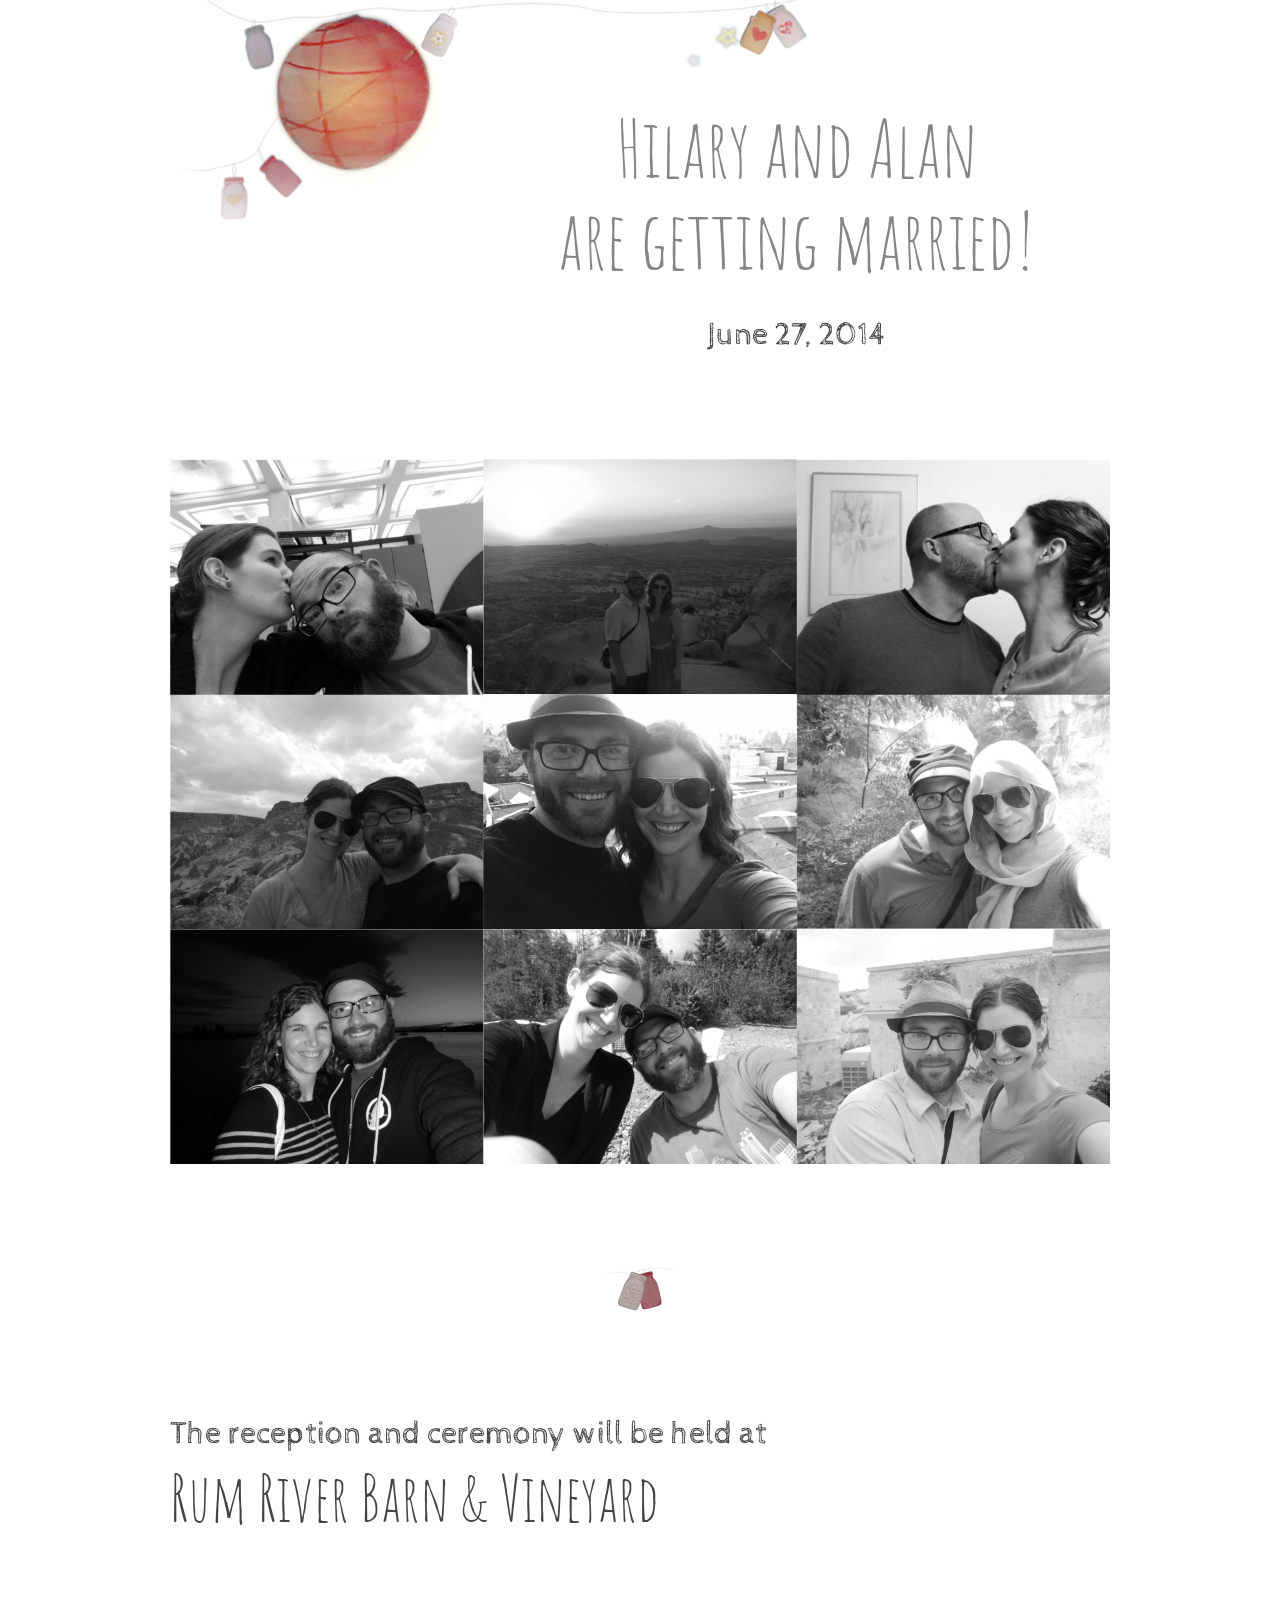
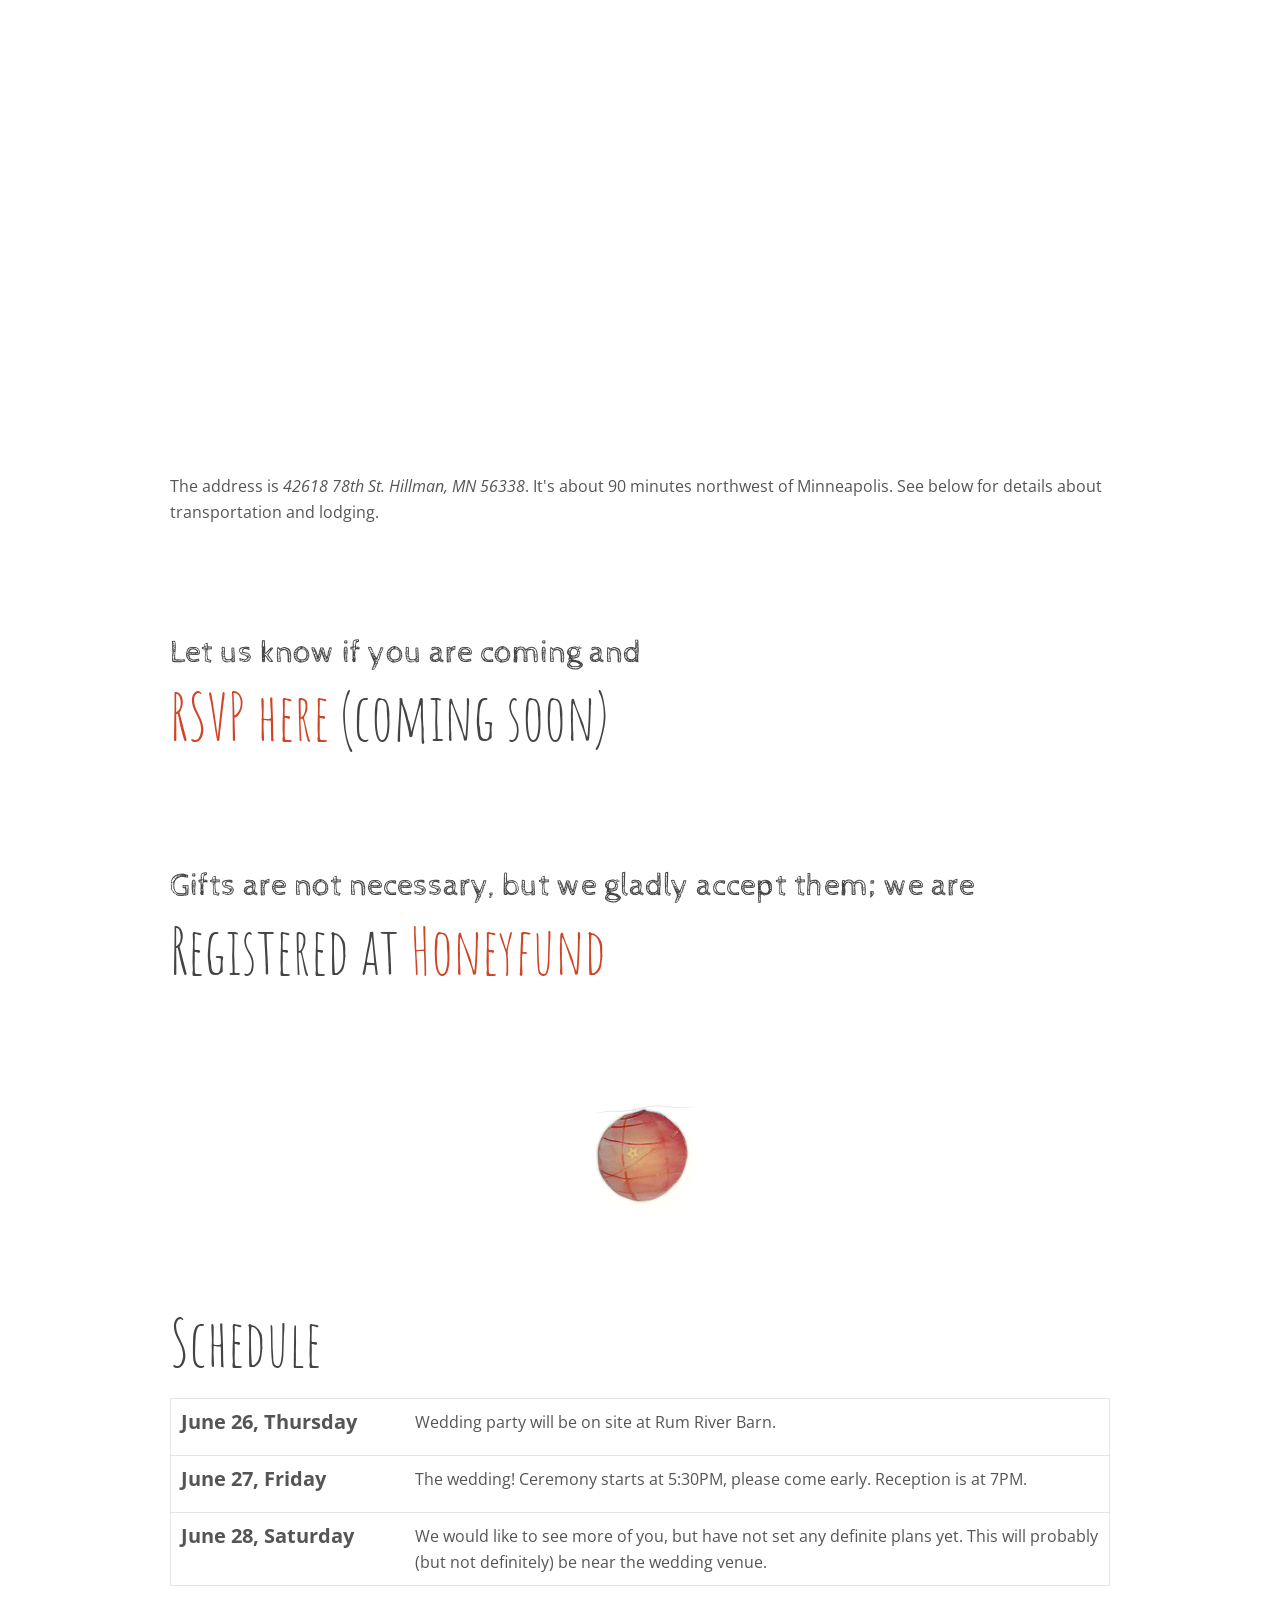
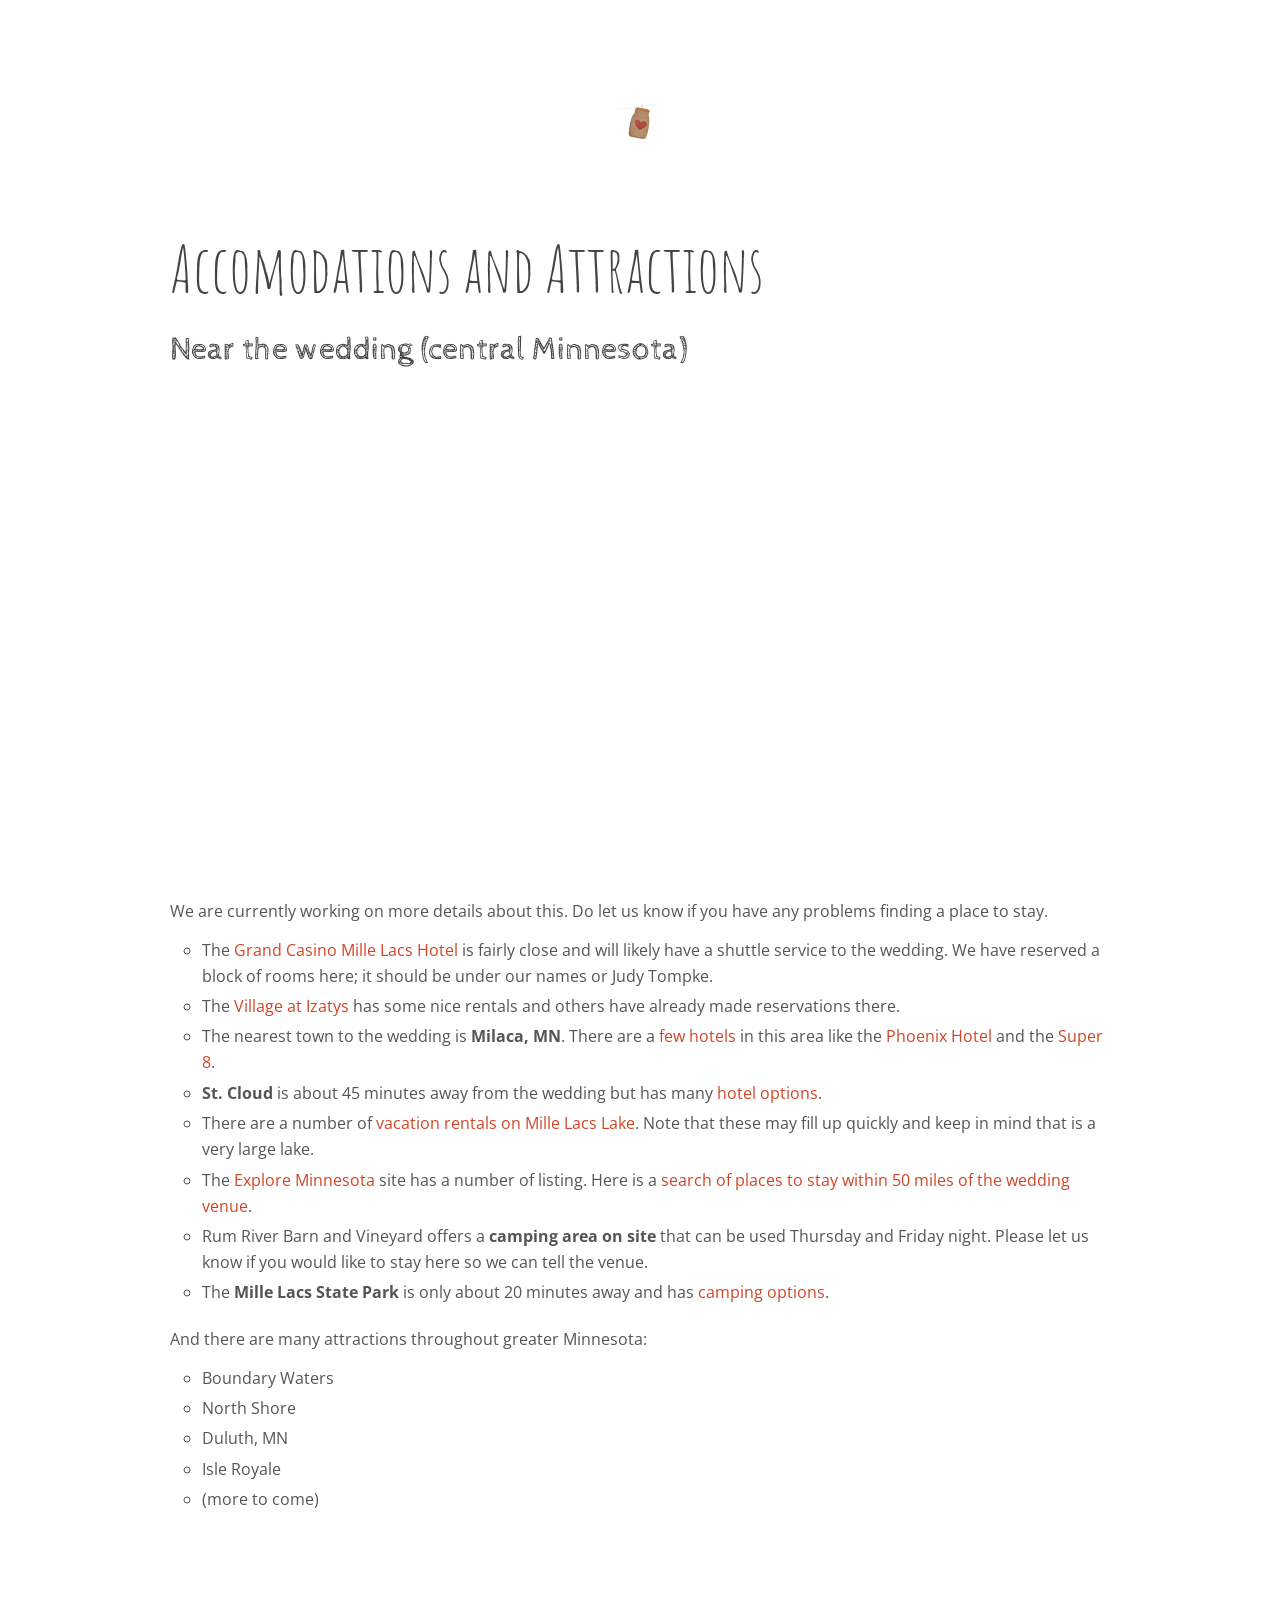
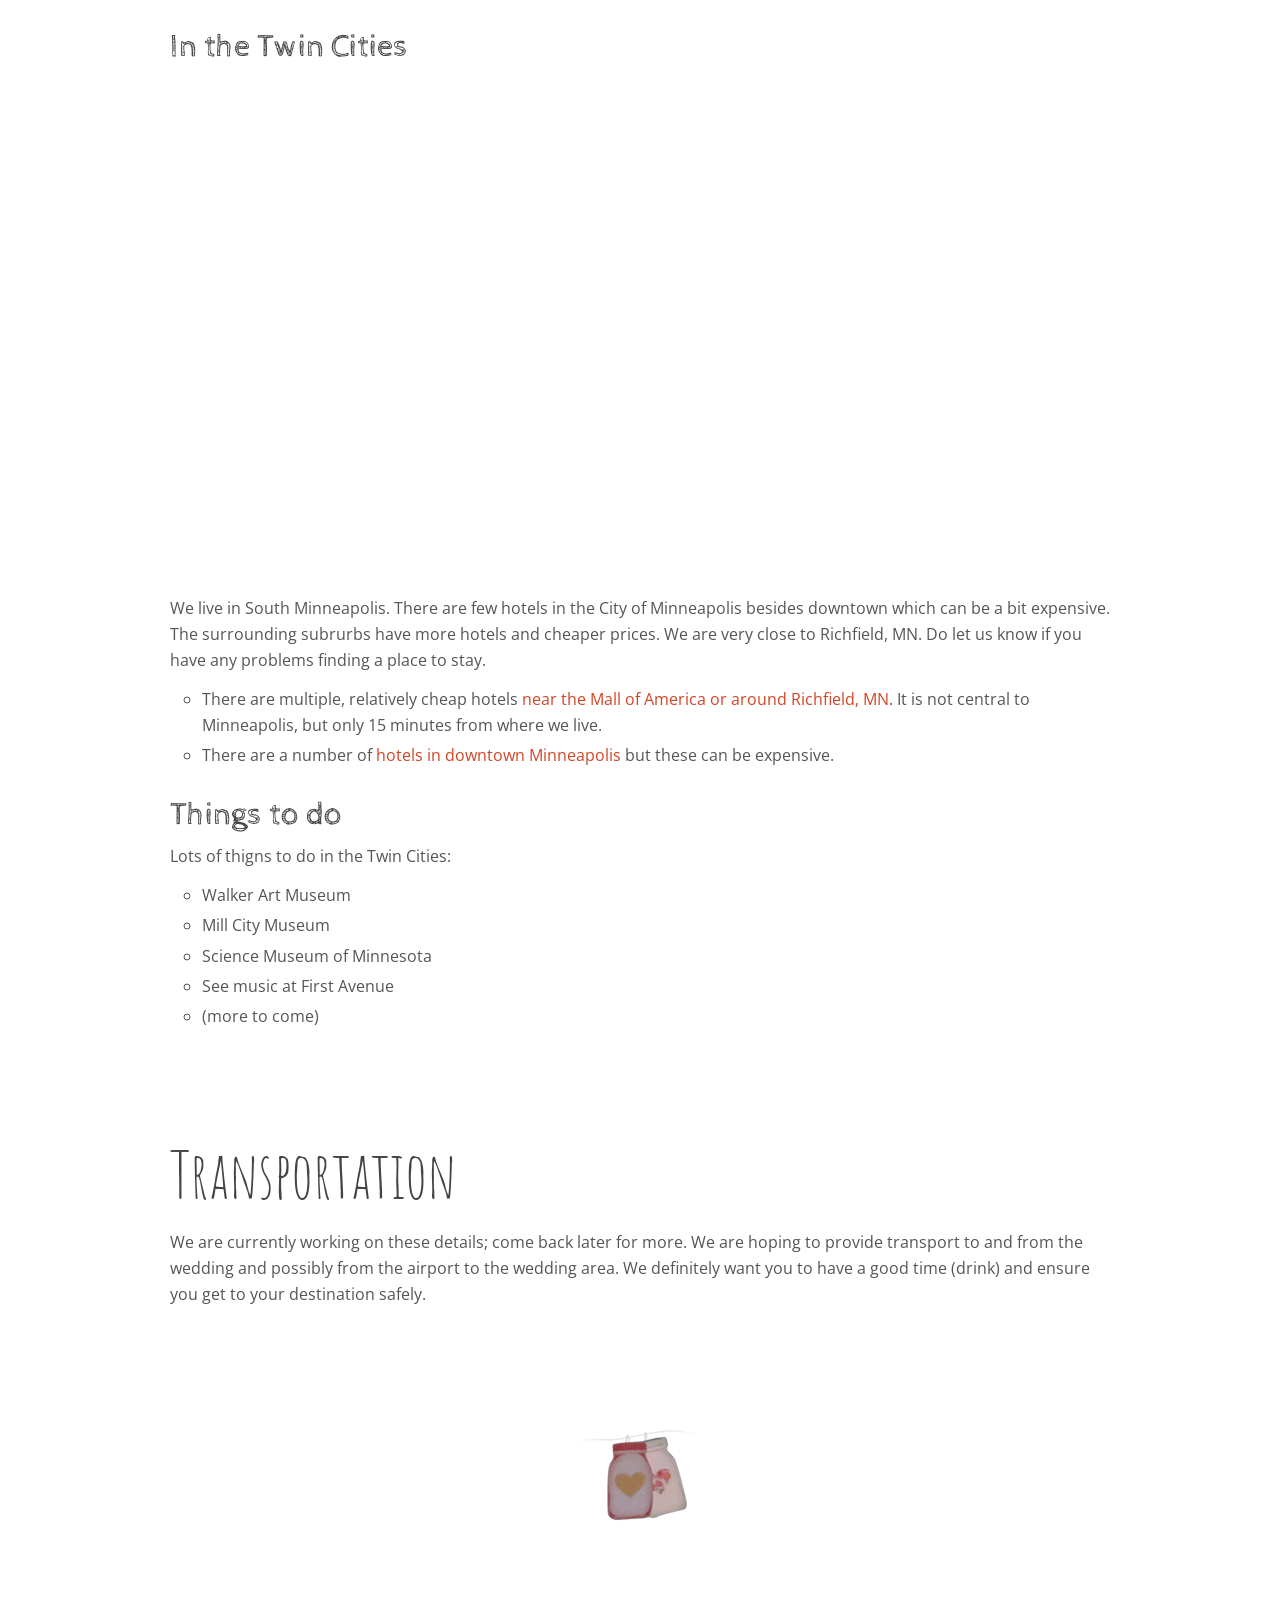
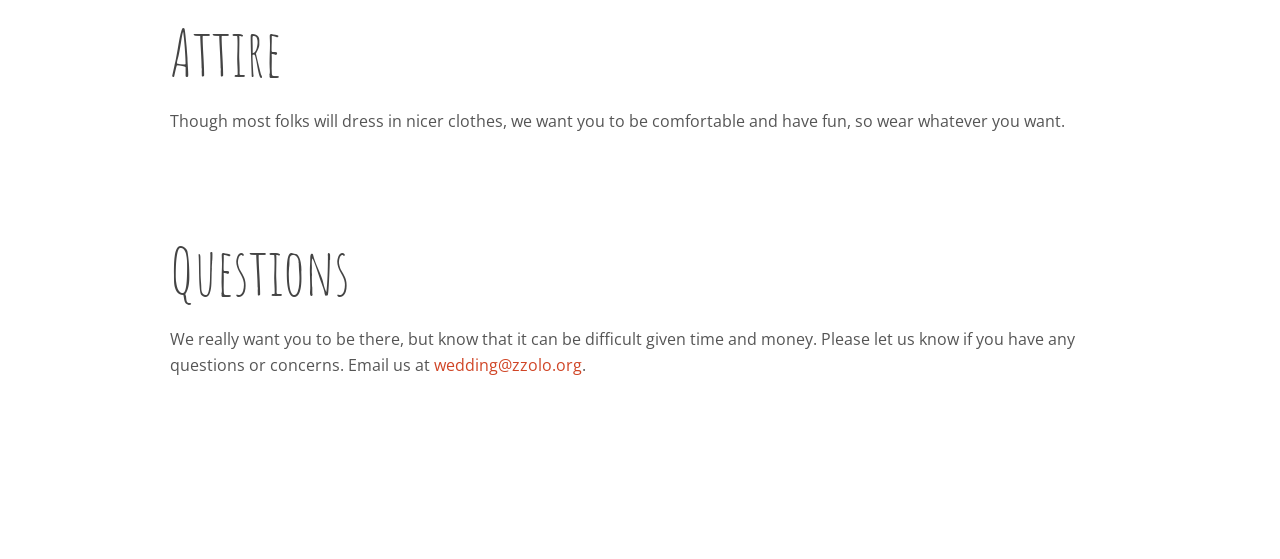
==== index-proxy.html @ e2ee9580 "More goodness." ====
<!DOCTYPE html>
<!--[if lt IE 7]> <html class="no-js lt-ie9 lt-ie8 lt-ie7"> <![endif]-->
<!--[if IE 7]> <html class="no-js lt-ie9 lt-ie8"> <![endif]-->
<!--[if IE 8]> <html class="no-js lt-ie9"> <![endif]-->
<!--[if gt IE 8]><!--> <html class="no-js"> <!--<![endif]-->
<head>
  <meta charset="utf-8">
  <meta http-equiv="X-UA-Compatible" content="IE=edge">
  <title>Hilary and Alan | June 27, 2014</title>
  <meta name="description" content="">
  <meta name="viewport" content="width=device-width, initial-scale=1">

  <base target="_blank">

  <link href="http://fonts.googleapis.com/css?family=Cabin+Sketch:400,700|Amatic+SC:400,700" rel="stylesheet" type="text/css">

  <link href="//api.tiles.mapbox.com/mapbox.js/v1.6.1/mapbox.css" rel="stylesheet">
  <link rel="stylesheet" href="bower_components/gumby/css/gumby.css">
  <link rel="stylesheet" href="styles/gumby-extras.css">
  <link rel="stylesheet" href="styles/main.css">

  <script src="bower_components/html5-boilerplate/js/vendor/modernizr-2.6.2.min.js"></script>
</head>

<body>
  <!--[if lt IE 7]>
    <p class="browsehappy">You are using an <strong>outdated</strong> browser. Please <a href="http://browsehappy.com/">upgrade your browser</a> to improve your experience.</p>
  <![endif]-->

  <div class="row">
    <div class="twelve columns">
      <div class="heading-container">
        <h1 class="center">Hilary and Alan <br> are getting married!</h1>
        <h3>June 27, 2014</h3>
      </div>
    </div>
  </div>

  <div class="row section-block">
    <div class="twelve columns">
      <img src="images/collage.png" />
    </div>
  </div>

  <div class="trinket-spacer jars"></div>

  <div class="row section-block">
    <div class="twelve columns">
      <h3>The reception and ceremony will be held at</h3>
      <h2 class="">Rum River Barn &amp; Vineyard</h2>

      <div id="mapSite"></div>

      <p>The address is <em>42618 78th St. Hillman, MN 56338</em>.  It's about 90 minutes northwest of Minneapolis.  See below for details about transportation and lodging.</p>
    </div>
  </div>

  <div class="row section-block">
    <div class="twelve columns">
      <h3>Let us know if you are coming and</h3>
      <h2><a href="#" target="_blank">RSVP here</a> (coming soon)</h2>

      <!-- https://docs.google.com/forms/d/1PIz33pDH9eJ0CKepzGsclIt8GewDgcbVSinwCS25FdU/viewform -->
    </div>
  </div>

  <div class="row section-block">
    <div class="twelve columns">
      <h3>Gifts are not necessary, but we gladly accept them; we are</h3>
      <h2>Registered at <a href="http://www.honeyfund.com/wedding/alanhilary2014" target="_blank">Honeyfund</a></h2>
    </div>
  </div>

  <div class="trinket-spacer lantern"></div>

  <div class="row section-block">
    <div class="twelve columns">
      <h2>Schedule</h2>

      <table>
        <tbody>
          <tr>
            <td class="day">June 26, Thursday</td>
            <td>Wedding party will be on site at Rum River Barn.</td>
          </tr>
          <tr>
            <td class="day">June 27, Friday</td>
            <td>The wedding!  Ceremony starts at 5:30PM, please come early.  Reception is at 7PM.</td>
          </tr>
          <tr>
            <td class="day">June 28, Saturday</td>
            <td>We would like to see more of you, but have not set any definite plans yet.  This will probably (but not definitely) be near the wedding venue.</td>
          </tr>
        </tbody>
      </table>
    </div>
  </div>

  <div class="trinket-spacer jar"></div>

  <div class="row section-block">
    <div class="twelve columns">
      <h2>Accomodations and Attractions</h2>

      <h3>Near the wedding (central Minnesota)</h3>

      <div id="mapExtras"></div>

      <p>We are currently working on more details about this.  Do let us know if you have any problems finding a place to stay.</p>

      <ul>
        <li>The <a href="https://www.grandcasinomn.com/grand-casino-mille-lacs/where-to-stay/grand-casino-mille-lacs-hotel.aspx" target="_blank">Grand Casino Mille Lacs Hotel</a> is fairly close and will likely have a shuttle service to the wedding.  We have reserved a block of rooms here; it should be under our names or Judy Tompke.</a></li>
        <li>The <a href="http://www.thevillageatizatysresort.com/index.htm">Village at Izatys</a> has some nice rentals and others have already made reservations there.</li>
        <li>The nearest town to the wedding is <strong>Milaca, MN</strong>.  There are a <a href="https://www.google.com/search?q=Hotels+Milaca%2C+MN" target="_blank">few hotels</a> in this area like the <a href="http://milacaphoenixhotel.com/">Phoenix Hotel</a> and the <a href="http://www.super8.com/hotels/minnesota/milaca/super-8-milaca/hotel-overview">Super 8</a>.</li>
        <li><strong>St. Cloud</strong> is about 45 minutes away from the wedding but has many <a href="https://www.google.com/search?q=Hotels+St.+Cloud%2C+MN" target="_blank">hotel options</a>.</li>
        <li>There are a number of <a href="https://www.google.com/search?q=house+rentals+mille+lacs+lake+mn" target-"_blank">vacation rentals on Mille Lacs Lake</a>.  Note that these may fill up quickly and keep in mind that is a very large lake.</li>
        <li>The <a href="http://www.exploreminnesota.com/places-to-stay/index.aspx">Explore Minnesota</a> site has a number of listing.  Here is a <a href="http://www.exploreminnesota.com/places-to-stay/results/index.aspx?locationName=Hillman&locationType=City&radiusAndCity=true&radius=50&x=60&y=9&classifids=1&mustMatchAmens=true&pagesize=25&pageindex=0&paging=true">search of places to stay within 50 miles of the wedding venue</a>.
        <li>Rum River Barn and Vineyard offers a <strong>camping area on site</strong> that can be used Thursday and Friday night.  Please let us know if you would like to stay here so we can tell the venue.</li>
        <li>The <strong>Mille Lacs State Park</strong> is only about 20 minutes away and has <a href="http://www.dnr.state.mn.us/state_parks/mille_lacs_kathio/camping.html" target="_blank">camping options</a>.</li>



      </ul>

      <p>And there are many attractions throughout greater Minnesota:</p>

      <ul>
        <li>Boundary Waters</li>
        <li>North Shore</li>
        <li>Duluth, MN</li>
        <li>Isle Royale</li>
        <li>(more to come)</li>
      </ul>

    </div>
  </div>



  <div class="row section-block">
    <div class="twelve columns">

      <h3>In the Twin Cities</h3>

      <div id="mapExtras-cities"></div>

      <p>We live in South Minneapolis.  There are few hotels in the City of Minneapolis besides downtown which can be a bit expensive.  The surrounding subrurbs have more hotels and cheaper prices.  We are very close to Richfield, MN.  Do let us know if you have any problems finding a place to stay.</p>

      <ul>
        <li>There are multiple, relatively cheap hotels <a href="http://www.mallofamerica.com/visit/hotels">near the Mall of America<a/> or around <a href="https://www.google.com/search?q=hotels+near+richfield%2C+mn&rlz=1C5CHFA_enUS503US503&oq=hotels+near+richfield%2C+mn&aqs=chrome..69i57j0l4.6751j0j4&sourceid=chrome&espv=210&es_sm=91&ie=UTF-8">Richfield, MN</a>.  It is not central to Minneapolis, but only 15 minutes from where we live.</li>
        <li>There are a number of <a href="http://www.hotels.com/de1410652/hotels-minneapolis-minnesota/">hotels in downtown Minneapolis</a> but these can be expensive.</li>
      </ul>

      <h3>Things to do</h3>

      <p>Lots of thigns to do in the Twin Cities:</p>

      <ul>
        <li>Walker Art Museum</li>
        <li>Mill City Museum</li>
        <li>Science Museum of Minnesota</li>
        <li>See music at First Avenue</li>
        <li>(more to come)</li>
      </ul>

    </div>
  </div>

  <div class="row section-block">
    <div class="twelve columns">
      <h2>Transportation</h2>
      <p>We are currently working on these details; come back later for more.  We are hoping to provide transport to and from the wedding and possibly from the airport to the wedding area.  We definitely want you to have a good time (drink) and ensure you get to your destination safely.
    </div>
  </div>


  <div class="trinket-spacer jars-other"></div>

  <div class="row section-block">
    <div class="twelve columns">
      <h2>Attire</h2>
      <p>Though most folks will dress in nicer clothes, we want you to be comfortable and have fun, so wear whatever you want.</p>
    </div>
  </div>

  <div class="row section-block">
    <div class="twelve columns">
      <h2>Questions</h2>
      <p>We really want you to be there, but know that it can be difficult given time and money.  Please let us know if you have any questions or concerns.  Email us at <a href="mailto:wedding@zzolo.org">wedding@zzolo.org</a>.</p>
    </div>
  </div>

  <div class="row footer">
    <div class="twelve columns">
    </div>
  </div>

  <script src="//ajax.googleapis.com/ajax/libs/jquery/1.10.2/jquery.min.js"></script>
  <script>window.jQuery || document.write('<script src="bower_components/html5-boilerplate/js/vendor/jquery-1.10.2.min.js"><\/script>')</script>
  <script src="bower_components/gumby/js/libs/gumby.min.js"></script>
  <script src="bower_components/gumby-parallax/gumby.parallax.js"></script>
  <script src="//api.tiles.mapbox.com/mapbox.js/v1.6.1/mapbox.js"></script>
  <script src="js/app.js"></script>

</body>
</html>
---- bower_components/gumby/css/gumby.css ----
@charset "UTF-8";
@import url(//fonts.googleapis.com/css?family=Open+Sans:400,300,600,700);
/**
* Gumby Framework
* ---------------
*
* Follow @gumbycss on twitter and spread the love.
* We worked super hard on making this awesome and released it to the web.
* All we ask is you leave this intact. #gumbyisawesome
*
* Gumby Framework
* http://gumbyframework.com
*
* Built with love by your friends @digitalsurgeons
* http://www.digitalsurgeons.com
*
* Free to use under the MIT license.
* http://www.opensource.org/licenses/mit-license.php
*/
html, body, div, span, applet, object, iframe, h1, h2, h3, h4, h5, h6, p, blockquote, pre, a, abbr, acronym, address, big, cite, code, del, dfn, em, img, ins, kbd, q, s, samp, small, strike, strong, sub, sup, tt, var, b, u, i, center, dl, dt, dd, ol, ul, li, fieldset, form, label, legend, table, caption, tbody, tfoot, thead, tr, th, td, article, aside, canvas, details, embed, figure, figcaption, footer, header, hgroup, menu, nav, output, ruby, section, summary, time, mark, audio, video { margin: 0; padding: 0; border: 0; font: inherit; font-size: 100%; vertical-align: baseline; }

html { line-height: 1; }

ol, ul { list-style: none; }

table { border-collapse: collapse; border-spacing: 0; }

caption, th, td { text-align: left; font-weight: normal; vertical-align: middle; }

q, blockquote { quotes: none; }
q:before, q:after, blockquote:before, blockquote:after { content: ""; content: none; }

a img { border: none; }

article, aside, details, figcaption, figure, footer, header, hgroup, menu, nav, section, summary { display: block; }

.pull_right { float: right; }

.pull_left { float: left; }

/* Base Styles */
* html { font-size: 100%; }

html { font-size: 16px; line-height: 1.625em; }

* { -webkit-box-sizing: border-box; -moz-box-sizing: border-box; box-sizing: border-box; }

body { background: white; font-family: "Open Sans"; font-weight: 400; color: #555555; position: relative; -webkit-font-smoothing: antialiased; -moz-osx-font-smoothing: grayscale; }
@media only screen and (max-width: 767px) { body { -webkit-text-size-adjust: none; -ms-text-size-adjust: none; width: 100%; min-width: 0; } }

html, body { height: 100%; }

.hide { display: none; }

.hide.active, .show { display: block; }

.icon-note.icon-left a:before, .icon-note.icon-right a:after, i.icon-note:before { content: "\266a"; height: inherit; }

.icon-note-beamed.icon-left a:before, .icon-note-beamed.icon-right a:after, i.icon-note-beamed:before { content: "\266b"; height: inherit; }

.icon-music.icon-left a:before, .icon-music.icon-right a:after, i.icon-music:before { content: "🎵"; height: inherit; }

.icon-search.icon-left a:before, .icon-search.icon-right a:after, i.icon-search:before { content: "🔍"; height: inherit; }

.icon-flashlight.icon-left a:before, .icon-flashlight.icon-right a:after, i.icon-flashlight:before { content: "🔦"; height: inherit; }

.icon-mail.icon-left a:before, .icon-mail.icon-right a:after, i.icon-mail:before { content: "\2709"; height: inherit; }

.icon-heart.icon-left a:before, .icon-heart.icon-right a:after, i.icon-heart:before { content: "\2665"; height: inherit; }

.icon-heart-empty.icon-left a:before, .icon-heart-empty.icon-right a:after, i.icon-heart-empty:before { content: "\2661"; height: inherit; }

.icon-star.icon-left a:before, .icon-star.icon-right a:after, i.icon-star:before { content: "\2605"; height: inherit; }

.icon-star-empty.icon-left a:before, .icon-star-empty.icon-right a:after, i.icon-star-empty:before { content: "\2606"; height: inherit; }

.icon-user.icon-left a:before, .icon-user.icon-right a:after, i.icon-user:before { content: "👤"; height: inherit; }

.icon-users.icon-left a:before, .icon-users.icon-right a:after, i.icon-users:before { content: "👥"; height: inherit; }

.icon-user-add.icon-left a:before, .icon-user-add.icon-right a:after, i.icon-user-add:before { content: "\e700"; height: inherit; }

.icon-video.icon-left a:before, .icon-video.icon-right a:after, i.icon-video:before { content: "🎬"; height: inherit; }

.icon-picture.icon-left a:before, .icon-picture.icon-right a:after, i.icon-picture:before { content: "🌄"; height: inherit; }

.icon-camera.icon-left a:before, .icon-camera.icon-right a:after, i.icon-camera:before { content: "📷"; height: inherit; }

.icon-layout.icon-left a:before, .icon-layout.icon-right a:after, i.icon-layout:before { content: "\268f"; height: inherit; }

.icon-menu.icon-left a:before, .icon-menu.icon-right a:after, i.icon-menu:before { content: "\2630"; height: inherit; }

.icon-check.icon-left a:before, .icon-check.icon-right a:after, i.icon-check:before { content: "\2713"; height: inherit; }

.icon-cancel.icon-left a:before, .icon-cancel.icon-right a:after, i.icon-cancel:before { content: "\2715"; height: inherit; }

.icon-cancel-circled.icon-left a:before, .icon-cancel-circled.icon-right a:after, i.icon-cancel-circled:before { content: "\2716"; height: inherit; }

.icon-cancel-squared.icon-left a:before, .icon-cancel-squared.icon-right a:after, i.icon-cancel-squared:before { content: "\274e"; height: inherit; }

.icon-plus.icon-left a:before, .icon-plus.icon-right a:after, i.icon-plus:before { content: "\2b"; height: inherit; }

.icon-plus-circled.icon-left a:before, .icon-plus-circled.icon-right a:after, i.icon-plus-circled:before { content: "\2795"; height: inherit; }

.icon-plus-squared.icon-left a:before, .icon-plus-squared.icon-right a:after, i.icon-plus-squared:before { content: "\229e"; height: inherit; }

.icon-minus.icon-left a:before, .icon-minus.icon-right a:after, i.icon-minus:before { content: "\2d"; height: inherit; }

.icon-minus-circled.icon-left a:before, .icon-minus-circled.icon-right a:after, i.icon-minus-circled:before { content: "\2796"; height: inherit; }

.icon-minus-squared.icon-left a:before, .icon-minus-squared.icon-right a:after, i.icon-minus-squared:before { content: "\229f"; height: inherit; }

.icon-help.icon-left a:before, .icon-help.icon-right a:after, i.icon-help:before { content: "\2753"; height: inherit; }

.icon-help-circled.icon-left a:before, .icon-help-circled.icon-right a:after, i.icon-help-circled:before { content: "\e704"; height: inherit; }

.icon-info.icon-left a:before, .icon-info.icon-right a:after, i.icon-info:before { content: "\2139"; height: inherit; }

.icon-info-circled.icon-left a:before, .icon-info-circled.icon-right a:after, i.icon-info-circled:before { content: "\e705"; height: inherit; }

.icon-back.icon-left a:before, .icon-back.icon-right a:after, i.icon-back:before { content: "🔙"; height: inherit; }

.icon-home.icon-left a:before, .icon-home.icon-right a:after, i.icon-home:before { content: "\2302"; height: inherit; }

.icon-link.icon-left a:before, .icon-link.icon-right a:after, i.icon-link:before { content: "🔗"; height: inherit; }

.icon-attach.icon-left a:before, .icon-attach.icon-right a:after, i.icon-attach:before { content: "📎"; height: inherit; }

.icon-lock.icon-left a:before, .icon-lock.icon-right a:after, i.icon-lock:before { content: "🔒"; height: inherit; }

.icon-lock-open.icon-left a:before, .icon-lock-open.icon-right a:after, i.icon-lock-open:before { content: "🔓"; height: inherit; }

.icon-eye.icon-left a:before, .icon-eye.icon-right a:after, i.icon-eye:before { content: "\e70a"; height: inherit; }

.icon-tag.icon-left a:before, .icon-tag.icon-right a:after, i.icon-tag:before { content: "\e70c"; height: inherit; }

.icon-bookmark.icon-left a:before, .icon-bookmark.icon-right a:after, i.icon-bookmark:before { content: "🔖"; height: inherit; }

.icon-bookmarks.icon-left a:before, .icon-bookmarks.icon-right a:after, i.icon-bookmarks:before { content: "📑"; height: inherit; }

.icon-flag.icon-left a:before, .icon-flag.icon-right a:after, i.icon-flag:before { content: "\2691"; height: inherit; }

.icon-thumbs-up.icon-left a:before, .icon-thumbs-up.icon-right a:after, i.icon-thumbs-up:before { content: "👍"; height: inherit; }

.icon-thumbs-down.icon-left a:before, .icon-thumbs-down.icon-right a:after, i.icon-thumbs-down:before { content: "👎"; height: inherit; }

.icon-download.icon-left a:before, .icon-download.icon-right a:after, i.icon-download:before { content: "📥"; height: inherit; }

.icon-upload.icon-left a:before, .icon-upload.icon-right a:after, i.icon-upload:before { content: "📤"; height: inherit; }

.icon-upload-cloud.icon-left a:before, .icon-upload-cloud.icon-right a:after, i.icon-upload-cloud:before { content: "\e711"; height: inherit; }

.icon-reply.icon-left a:before, .icon-reply.icon-right a:after, i.icon-reply:before { content: "\e712"; height: inherit; }

.icon-reply-all.icon-left a:before, .icon-reply-all.icon-right a:after, i.icon-reply-all:before { content: "\e713"; height: inherit; }

.icon-forward.icon-left a:before, .icon-forward.icon-right a:after, i.icon-forward:before { content: "\27a6"; height: inherit; }

.icon-quote.icon-left a:before, .icon-quote.icon-right a:after, i.icon-quote:before { content: "\275e"; height: inherit; }

.icon-code.icon-left a:before, .icon-code.icon-right a:after, i.icon-code:before { content: "\e714"; height: inherit; }

.icon-export.icon-left a:before, .icon-export.icon-right a:after, i.icon-export:before { content: "\e715"; height: inherit; }

.icon-pencil.icon-left a:before, .icon-pencil.icon-right a:after, i.icon-pencil:before { content: "\270e"; height: inherit; }

.icon-feather.icon-left a:before, .icon-feather.icon-right a:after, i.icon-feather:before { content: "\2712"; height: inherit; }

.icon-print.icon-left a:before, .icon-print.icon-right a:after, i.icon-print:before { content: "\e716"; height: inherit; }

.icon-retweet.icon-left a:before, .icon-retweet.icon-right a:after, i.icon-retweet:before { content: "\e717"; height: inherit; }

.icon-keyboard.icon-left a:before, .icon-keyboard.icon-right a:after, i.icon-keyboard:before { content: "\2328"; height: inherit; }

.icon-comment.icon-left a:before, .icon-comment.icon-right a:after, i.icon-comment:before { content: "\e718"; height: inherit; }

.icon-chat.icon-left a:before, .icon-chat.icon-right a:after, i.icon-chat:before { content: "\e720"; height: inherit; }

.icon-bell.icon-left a:before, .icon-bell.icon-right a:after, i.icon-bell:before { content: "🔔"; height: inherit; }

.icon-attention.icon-left a:before, .icon-attention.icon-right a:after, i.icon-attention:before { content: "\26a0"; height: inherit; }

.icon-alert.icon-left a:before, .icon-alert.icon-right a:after, i.icon-alert:before { content: "💥"; height: inherit; }

.icon-vcard.icon-left a:before, .icon-vcard.icon-right a:after, i.icon-vcard:before { content: "\e722"; height: inherit; }

.icon-address.icon-left a:before, .icon-address.icon-right a:after, i.icon-address:before { content: "\e723"; height: inherit; }

.icon-location.icon-left a:before, .icon-location.icon-right a:after, i.icon-location:before { content: "\e724"; height: inherit; }

.icon-map.icon-left a:before, .icon-map.icon-right a:after, i.icon-map:before { content: "\e727"; height: inherit; }

.icon-direction.icon-left a:before, .icon-direction.icon-right a:after, i.icon-direction:before { content: "\27a2"; height: inherit; }

.icon-compass.icon-left a:before, .icon-compass.icon-right a:after, i.icon-compass:before { content: "\e728"; height: inherit; }

.icon-cup.icon-left a:before, .icon-cup.icon-right a:after, i.icon-cup:before { content: "\2615"; height: inherit; }

.icon-trash.icon-left a:before, .icon-trash.icon-right a:after, i.icon-trash:before { content: "\e729"; height: inherit; }

.icon-doc.icon-left a:before, .icon-doc.icon-right a:after, i.icon-doc:before { content: "\e730"; height: inherit; }

.icon-docs.icon-left a:before, .icon-docs.icon-right a:after, i.icon-docs:before { content: "\e736"; height: inherit; }

.icon-doc-landscape.icon-left a:before, .icon-doc-landscape.icon-right a:after, i.icon-doc-landscape:before { content: "\e737"; height: inherit; }

.icon-doc-text.icon-left a:before, .icon-doc-text.icon-right a:after, i.icon-doc-text:before { content: "📄"; height: inherit; }

.icon-doc-text-inv.icon-left a:before, .icon-doc-text-inv.icon-right a:after, i.icon-doc-text-inv:before { content: "\e731"; height: inherit; }

.icon-newspaper.icon-left a:before, .icon-newspaper.icon-right a:after, i.icon-newspaper:before { content: "📰"; height: inherit; }

.icon-book-open.icon-left a:before, .icon-book-open.icon-right a:after, i.icon-book-open:before { content: "📖"; height: inherit; }

.icon-book.icon-left a:before, .icon-book.icon-right a:after, i.icon-book:before { content: "📕"; height: inherit; }

.icon-folder.icon-left a:before, .icon-folder.icon-right a:after, i.icon-folder:before { content: "📁"; height: inherit; }

.icon-archive.icon-left a:before, .icon-archive.icon-right a:after, i.icon-archive:before { content: "\e738"; height: inherit; }

.icon-box.icon-left a:before, .icon-box.icon-right a:after, i.icon-box:before { content: "📦"; height: inherit; }

.icon-rss.icon-left a:before, .icon-rss.icon-right a:after, i.icon-rss:before { content: "\e73a"; height: inherit; }

.icon-phone.icon-left a:before, .icon-phone.icon-right a:after, i.icon-phone:before { content: "📞"; height: inherit; }

.icon-cog.icon-left a:before, .icon-cog.icon-right a:after, i.icon-cog:before { content: "\2699"; height: inherit; }

.icon-tools.icon-left a:before, .icon-tools.icon-right a:after, i.icon-tools:before { content: "\2692"; height: inherit; }

.icon-share.icon-left a:before, .icon-share.icon-right a:after, i.icon-share:before { content: "\e73c"; height: inherit; }

.icon-shareable.icon-left a:before, .icon-shareable.icon-right a:after, i.icon-shareable:before { content: "\e73e"; height: inherit; }

.icon-basket.icon-left a:before, .icon-basket.icon-right a:after, i.icon-basket:before { content: "\e73d"; height: inherit; }

.icon-bag.icon-left a:before, .icon-bag.icon-right a:after, i.icon-bag:before { content: "👜"; height: inherit; }

.icon-calendar.icon-left a:before, .icon-calendar.icon-right a:after, i.icon-calendar:before { content: "📅"; height: inherit; }

.icon-login.icon-left a:before, .icon-login.icon-right a:after, i.icon-login:before { content: "\e740"; height: inherit; }

.icon-logout.icon-left a:before, .icon-logout.icon-right a:after, i.icon-logout:before { content: "\e741"; height: inherit; }

.icon-mic.icon-left a:before, .icon-mic.icon-right a:after, i.icon-mic:before { content: "🎤"; height: inherit; }

.icon-mute.icon-left a:before, .icon-mute.icon-right a:after, i.icon-mute:before { content: "🔇"; height: inherit; }

.icon-sound.icon-left a:before, .icon-sound.icon-right a:after, i.icon-sound:before { content: "🔊"; height: inherit; }

.icon-volume.icon-left a:before, .icon-volume.icon-right a:after, i.icon-volume:before { content: "\e742"; height: inherit; }

.icon-clock.icon-left a:before, .icon-clock.icon-right a:after, i.icon-clock:before { content: "🕔"; height: inherit; }

.icon-hourglass.icon-left a:before, .icon-hourglass.icon-right a:after, i.icon-hourglass:before { content: "\23f3"; height: inherit; }

.icon-lamp.icon-left a:before, .icon-lamp.icon-right a:after, i.icon-lamp:before { content: "💡"; height: inherit; }

.icon-light-down.icon-left a:before, .icon-light-down.icon-right a:after, i.icon-light-down:before { content: "🔅"; height: inherit; }

.icon-light-up.icon-left a:before, .icon-light-up.icon-right a:after, i.icon-light-up:before { content: "🔆"; height: inherit; }

.icon-adjust.icon-left a:before, .icon-adjust.icon-right a:after, i.icon-adjust:before { content: "\25d1"; height: inherit; }

.icon-block.icon-left a:before, .icon-block.icon-right a:after, i.icon-block:before { content: "🚫"; height: inherit; }

.icon-resize-full.icon-left a:before, .icon-resize-full.icon-right a:after, i.icon-resize-full:before { content: "\e744"; height: inherit; }

.icon-resize-small.icon-left a:before, .icon-resize-small.icon-right a:after, i.icon-resize-small:before { content: "\e746"; height: inherit; }

.icon-popup.icon-left a:before, .icon-popup.icon-right a:after, i.icon-popup:before { content: "\e74c"; height: inherit; }

.icon-publish.icon-left a:before, .icon-publish.icon-right a:after, i.icon-publish:before { content: "\e74d"; height: inherit; }

.icon-window.icon-left a:before, .icon-window.icon-right a:after, i.icon-window:before { content: "\e74e"; height: inherit; }

.icon-arrow-combo.icon-left a:before, .icon-arrow-combo.icon-right a:after, i.icon-arrow-combo:before { content: "\e74f"; height: inherit; }

.icon-down-circled.icon-left a:before, .icon-down-circled.icon-right a:after, i.icon-down-circled:before { content: "\e758"; height: inherit; }

.icon-left-circled.icon-left a:before, .icon-left-circled.icon-right a:after, i.icon-left-circled:before { content: "\e759"; height: inherit; }

.icon-right-circled.icon-left a:before, .icon-right-circled.icon-right a:after, i.icon-right-circled:before { content: "\e75a"; height: inherit; }

.icon-up-circled.icon-left a:before, .icon-up-circled.icon-right a:after, i.icon-up-circled:before { content: "\e75b"; height: inherit; }

.icon-down-open.icon-left a:before, .icon-down-open.icon-right a:after, i.icon-down-open:before { content: "\e75c"; height: inherit; }

.icon-left-open.icon-left a:before, .icon-left-open.icon-right a:after, i.icon-left-open:before { content: "\e75d"; height: inherit; }

.icon-right-open.icon-left a:before, .icon-right-open.icon-right a:after, i.icon-right-open:before { content: "\e75e"; height: inherit; }

.icon-up-open.icon-left a:before, .icon-up-open.icon-right a:after, i.icon-up-open:before { content: "\e75f"; height: inherit; }

.icon-down-open-mini.icon-left a:before, .icon-down-open-mini.icon-right a:after, i.icon-down-open-mini:before { content: "\e760"; height: inherit; }

.icon-left-open-mini.icon-left a:before, .icon-left-open-mini.icon-right a:after, i.icon-left-open-mini:before { content: "\e761"; height: inherit; }

.icon-right-open-mini.icon-left a:before, .icon-right-open-mini.icon-right a:after, i.icon-right-open-mini:before { content: "\e762"; height: inherit; }

.icon-up-open-mini.icon-left a:before, .icon-up-open-mini.icon-right a:after, i.icon-up-open-mini:before { content: "\e763"; height: inherit; }

.icon-down-open-big.icon-left a:before, .icon-down-open-big.icon-right a:after, i.icon-down-open-big:before { content: "\e764"; height: inherit; }

.icon-left-open-big.icon-left a:before, .icon-left-open-big.icon-right a:after, i.icon-left-open-big:before { content: "\e765"; height: inherit; }

.icon-right-open-big.icon-left a:before, .icon-right-open-big.icon-right a:after, i.icon-right-open-big:before { content: "\e766"; height: inherit; }

.icon-up-open-big.icon-left a:before, .icon-up-open-big.icon-right a:after, i.icon-up-open-big:before { content: "\e767"; height: inherit; }

.icon-down.icon-left a:before, .icon-down.icon-right a:after, i.icon-down:before { content: "\2b07"; height: inherit; }

.icon-arrow-left.icon-left a:before, .icon-arrow-left.icon-right a:after, i.icon-arrow-left:before { content: "\2b05"; height: inherit; }

.icon-arrow-right.icon-left a:before, .icon-arrow-right.icon-right a:after, i.icon-arrow-right:before { content: "\27a1"; height: inherit; }

.icon-up.icon-left a:before, .icon-up.icon-right a:after, i.icon-up:before { content: "\2b06"; height: inherit; }

.icon-down-dir.icon-left a:before, .icon-down-dir.icon-right a:after, i.icon-down-dir:before { content: "\25be"; height: inherit; }

.icon-left-dir.icon-left a:before, .icon-left-dir.icon-right a:after, i.icon-left-dir:before { content: "\25c2"; height: inherit; }

.icon-right-dir.icon-left a:before, .icon-right-dir.icon-right a:after, i.icon-right-dir:before { content: "\25b8"; height: inherit; }

.icon-up-dir.icon-left a:before, .icon-up-dir.icon-right a:after, i.icon-up-dir:before { content: "\25b4"; height: inherit; }

.icon-down-bold.icon-left a:before, .icon-down-bold.icon-right a:after, i.icon-down-bold:before { content: "\e4b0"; height: inherit; }

.icon-left-bold.icon-left a:before, .icon-left-bold.icon-right a:after, i.icon-left-bold:before { content: "\e4ad"; height: inherit; }

.icon-right-bold.icon-left a:before, .icon-right-bold.icon-right a:after, i.icon-right-bold:before { content: "\e4ae"; height: inherit; }

.icon-up-bold.icon-left a:before, .icon-up-bold.icon-right a:after, i.icon-up-bold:before { content: "\e4af"; height: inherit; }

.icon-down-thin.icon-left a:before, .icon-down-thin.icon-right a:after, i.icon-down-thin:before { content: "\2193"; height: inherit; }

.icon-left-thin.icon-left a:before, .icon-left-thin.icon-right a:after, i.icon-left-thin:before { content: "\2190"; height: inherit; }

.icon-right-thin.icon-left a:before, .icon-right-thin.icon-right a:after, i.icon-right-thin:before { content: "\2192"; height: inherit; }

.icon-up-thin.icon-left a:before, .icon-up-thin.icon-right a:after, i.icon-up-thin:before { content: "\2191"; height: inherit; }

.icon-ccw.icon-left a:before, .icon-ccw.icon-right a:after, i.icon-ccw:before { content: "\27f2"; height: inherit; }

.icon-cw.icon-left a:before, .icon-cw.icon-right a:after, i.icon-cw:before { content: "\27f3"; height: inherit; }

.icon-arrows-ccw.icon-left a:before, .icon-arrows-ccw.icon-right a:after, i.icon-arrows-ccw:before { content: "🔄"; height: inherit; }

.icon-level-down.icon-left a:before, .icon-level-down.icon-right a:after, i.icon-level-down:before { content: "\21b3"; height: inherit; }

.icon-level-up.icon-left a:before, .icon-level-up.icon-right a:after, i.icon-level-up:before { content: "\21b0"; height: inherit; }

.icon-shuffle.icon-left a:before, .icon-shuffle.icon-right a:after, i.icon-shuffle:before { content: "🔀"; height: inherit; }

.icon-loop.icon-left a:before, .icon-loop.icon-right a:after, i.icon-loop:before { content: "🔁"; height: inherit; }

.icon-switch.icon-left a:before, .icon-switch.icon-right a:after, i.icon-switch:before { content: "\21c6"; height: inherit; }

.icon-play.icon-left a:before, .icon-play.icon-right a:after, i.icon-play:before { content: "\25b6"; height: inherit; }

.icon-stop.icon-left a:before, .icon-stop.icon-right a:after, i.icon-stop:before { content: "\25a0"; height: inherit; }

.icon-pause.icon-left a:before, .icon-pause.icon-right a:after, i.icon-pause:before { content: "\2389"; height: inherit; }

.icon-record.icon-left a:before, .icon-record.icon-right a:after, i.icon-record:before { content: "\26ab"; height: inherit; }

.icon-to-end.icon-left a:before, .icon-to-end.icon-right a:after, i.icon-to-end:before { content: "\23ed"; height: inherit; }

.icon-to-start.icon-left a:before, .icon-to-start.icon-right a:after, i.icon-to-start:before { content: "\23ee"; height: inherit; }

.icon-fast-forward.icon-left a:before, .icon-fast-forward.icon-right a:after, i.icon-fast-forward:before { content: "\23e9"; height: inherit; }

.icon-fast-backward.icon-left a:before, .icon-fast-backward.icon-right a:after, i.icon-fast-backward:before { content: "\23ea"; height: inherit; }

.icon-progress-0.icon-left a:before, .icon-progress-0.icon-right a:after, i.icon-progress-0:before { content: "\e768"; height: inherit; }

.icon-progress-1.icon-left a:before, .icon-progress-1.icon-right a:after, i.icon-progress-1:before { content: "\e769"; height: inherit; }

.icon-progress-2.icon-left a:before, .icon-progress-2.icon-right a:after, i.icon-progress-2:before { content: "\e76a"; height: inherit; }

.icon-progress-3.icon-left a:before, .icon-progress-3.icon-right a:after, i.icon-progress-3:before { content: "\e76b"; height: inherit; }

.icon-target.icon-left a:before, .icon-target.icon-right a:after, i.icon-target:before { content: "🎯"; height: inherit; }

.icon-palette.icon-left a:before, .icon-palette.icon-right a:after, i.icon-palette:before { content: "🎨"; height: inherit; }

.icon-list.icon-left a:before, .icon-list.icon-right a:after, i.icon-list:before { content: "\e005"; height: inherit; }

.icon-list-add.icon-left a:before, .icon-list-add.icon-right a:after, i.icon-list-add:before { content: "\e003"; height: inherit; }

.icon-signal.icon-left a:before, .icon-signal.icon-right a:after, i.icon-signal:before { content: "📶"; height: inherit; }

.icon-trophy.icon-left a:before, .icon-trophy.icon-right a:after, i.icon-trophy:before { content: "🏆"; height: inherit; }

.icon-battery.icon-left a:before, .icon-battery.icon-right a:after, i.icon-battery:before { content: "🔋"; height: inherit; }

.icon-back-in-time.icon-left a:before, .icon-back-in-time.icon-right a:after, i.icon-back-in-time:before { content: "\e771"; height: inherit; }

.icon-monitor.icon-left a:before, .icon-monitor.icon-right a:after, i.icon-monitor:before { content: "💻"; height: inherit; }

.icon-mobile.icon-left a:before, .icon-mobile.icon-right a:after, i.icon-mobile:before { content: "📱"; height: inherit; }

.icon-network.icon-left a:before, .icon-network.icon-right a:after, i.icon-network:before { content: "\e776"; height: inherit; }

.icon-cd.icon-left a:before, .icon-cd.icon-right a:after, i.icon-cd:before { content: "💿"; height: inherit; }

.icon-inbox.icon-left a:before, .icon-inbox.icon-right a:after, i.icon-inbox:before { content: "\e777"; height: inherit; }

.icon-install.icon-left a:before, .icon-install.icon-right a:after, i.icon-install:before { content: "\e778"; height: inherit; }

.icon-globe.icon-left a:before, .icon-globe.icon-right a:after, i.icon-globe:before { content: "🌎"; height: inherit; }

.icon-cloud.icon-left a:before, .icon-cloud.icon-right a:after, i.icon-cloud:before { content: "\2601"; height: inherit; }

.icon-cloud-thunder.icon-left a:before, .icon-cloud-thunder.icon-right a:after, i.icon-cloud-thunder:before { content: "\26c8"; height: inherit; }

.icon-flash.icon-left a:before, .icon-flash.icon-right a:after, i.icon-flash:before { content: "\26a1"; height: inherit; }

.icon-moon.icon-left a:before, .icon-moon.icon-right a:after, i.icon-moon:before { content: "\263d"; height: inherit; }

.icon-flight.icon-left a:before, .icon-flight.icon-right a:after, i.icon-flight:before { content: "\2708"; height: inherit; }

.icon-paper-plane.icon-left a:before, .icon-paper-plane.icon-right a:after, i.icon-paper-plane:before { content: "\e79b"; height: inherit; }

.icon-leaf.icon-left a:before, .icon-leaf.icon-right a:after, i.icon-leaf:before { content: "🍂"; height: inherit; }

.icon-lifebuoy.icon-left a:before, .icon-lifebuoy.icon-right a:after, i.icon-lifebuoy:before { content: "\e788"; height: inherit; }

.icon-mouse.icon-left a:before, .icon-mouse.icon-right a:after, i.icon-mouse:before { content: "\e789"; height: inherit; }

.icon-briefcase.icon-left a:before, .icon-briefcase.icon-right a:after, i.icon-briefcase:before { content: "💼"; height: inherit; }

.icon-suitcase.icon-left a:before, .icon-suitcase.icon-right a:after, i.icon-suitcase:before { content: "\e78e"; height: inherit; }

.icon-dot.icon-left a:before, .icon-dot.icon-right a:after, i.icon-dot:before { content: "\e78b"; height: inherit; }

.icon-dot-2.icon-left a:before, .icon-dot-2.icon-right a:after, i.icon-dot-2:before { content: "\e78c"; height: inherit; }

.icon-dot-3.icon-left a:before, .icon-dot-3.icon-right a:after, i.icon-dot-3:before { content: "\e78d"; height: inherit; }

.icon-brush.icon-left a:before, .icon-brush.icon-right a:after, i.icon-brush:before { content: "\e79a"; height: inherit; }

.icon-magnet.icon-left a:before, .icon-magnet.icon-right a:after, i.icon-magnet:before { content: "\e7a1"; height: inherit; }

.icon-infinity.icon-left a:before, .icon-infinity.icon-right a:after, i.icon-infinity:before { content: "\221e"; height: inherit; }

.icon-erase.icon-left a:before, .icon-erase.icon-right a:after, i.icon-erase:before { content: "\232b"; height: inherit; }

.icon-chart-pie.icon-left a:before, .icon-chart-pie.icon-right a:after, i.icon-chart-pie:before { content: "\e751"; height: inherit; }

.icon-chart-line.icon-left a:before, .icon-chart-line.icon-right a:after, i.icon-chart-line:before { content: "📈"; height: inherit; }

.icon-chart-bar.icon-left a:before, .icon-chart-bar.icon-right a:after, i.icon-chart-bar:before { content: "📊"; height: inherit; }

.icon-chart-area.icon-left a:before, .icon-chart-area.icon-right a:after, i.icon-chart-area:before { content: "🔾"; height: inherit; }

.icon-tape.icon-left a:before, .icon-tape.icon-right a:after, i.icon-tape:before { content: "\2707"; height: inherit; }

.icon-graduation-cap.icon-left a:before, .icon-graduation-cap.icon-right a:after, i.icon-graduation-cap:before { content: "🎓"; height: inherit; }

.icon-language.icon-left a:before, .icon-language.icon-right a:after, i.icon-language:before { content: "\e752"; height: inherit; }

.icon-ticket.icon-left a:before, .icon-ticket.icon-right a:after, i.icon-ticket:before { content: "🎫"; height: inherit; }

.icon-water.icon-left a:before, .icon-water.icon-right a:after, i.icon-water:before { content: "💦"; height: inherit; }

.icon-droplet.icon-left a:before, .icon-droplet.icon-right a:after, i.icon-droplet:before { content: "💧"; height: inherit; }

.icon-air.icon-left a:before, .icon-air.icon-right a:after, i.icon-air:before { content: "\e753"; height: inherit; }

.icon-credit-card.icon-left a:before, .icon-credit-card.icon-right a:after, i.icon-credit-card:before { content: "💳"; height: inherit; }

.icon-floppy.icon-left a:before, .icon-floppy.icon-right a:after, i.icon-floppy:before { content: "💾"; height: inherit; }

.icon-clipboard.icon-left a:before, .icon-clipboard.icon-right a:after, i.icon-clipboard:before { content: "📋"; height: inherit; }

.icon-megaphone.icon-left a:before, .icon-megaphone.icon-right a:after, i.icon-megaphone:before { content: "📣"; height: inherit; }

.icon-database.icon-left a:before, .icon-database.icon-right a:after, i.icon-database:before { content: "\e754"; height: inherit; }

.icon-drive.icon-left a:before, .icon-drive.icon-right a:after, i.icon-drive:before { content: "\e755"; height: inherit; }

.icon-bucket.icon-left a:before, .icon-bucket.icon-right a:after, i.icon-bucket:before { content: "\e756"; height: inherit; }

.icon-thermometer.icon-left a:before, .icon-thermometer.icon-right a:after, i.icon-thermometer:before { content: "\e757"; height: inherit; }

.icon-key.icon-left a:before, .icon-key.icon-right a:after, i.icon-key:before { content: "🔑"; height: inherit; }

.icon-flow-cascade.icon-left a:before, .icon-flow-cascade.icon-right a:after, i.icon-flow-cascade:before { content: "\e790"; height: inherit; }

.icon-flow-branch.icon-left a:before, .icon-flow-branch.icon-right a:after, i.icon-flow-branch:before { content: "\e791"; height: inherit; }

.icon-flow-tree.icon-left a:before, .icon-flow-tree.icon-right a:after, i.icon-flow-tree:before { content: "\e792"; height: inherit; }

.icon-flow-line.icon-left a:before, .icon-flow-line.icon-right a:after, i.icon-flow-line:before { content: "\e793"; height: inherit; }

.icon-flow-parallel.icon-left a:before, .icon-flow-parallel.icon-right a:after, i.icon-flow-parallel:before { content: "\e794"; height: inherit; }

.icon-rocket.icon-left a:before, .icon-rocket.icon-right a:after, i.icon-rocket:before { content: "🚀"; height: inherit; }

.icon-gauge.icon-left a:before, .icon-gauge.icon-right a:after, i.icon-gauge:before { content: "\e7a2"; height: inherit; }

.icon-traffic-cone.icon-left a:before, .icon-traffic-cone.icon-right a:after, i.icon-traffic-cone:before { content: "\e7a3"; height: inherit; }

.icon-cc.icon-left a:before, .icon-cc.icon-right a:after, i.icon-cc:before { content: "\e7a5"; height: inherit; }

.icon-cc-by.icon-left a:before, .icon-cc-by.icon-right a:after, i.icon-cc-by:before { content: "\e7a6"; height: inherit; }

.icon-cc-nc.icon-left a:before, .icon-cc-nc.icon-right a:after, i.icon-cc-nc:before { content: "\e7a7"; height: inherit; }

.icon-cc-nc-eu.icon-left a:before, .icon-cc-nc-eu.icon-right a:after, i.icon-cc-nc-eu:before { content: "\e7a8"; height: inherit; }

.icon-cc-nc-jp.icon-left a:before, .icon-cc-nc-jp.icon-right a:after, i.icon-cc-nc-jp:before { content: "\e7a9"; height: inherit; }

.icon-cc-sa.icon-left a:before, .icon-cc-sa.icon-right a:after, i.icon-cc-sa:before { content: "\e7aa"; height: inherit; }

.icon-cc-nd.icon-left a:before, .icon-cc-nd.icon-right a:after, i.icon-cc-nd:before { content: "\e7ab"; height: inherit; }

.icon-cc-pd.icon-left a:before, .icon-cc-pd.icon-right a:after, i.icon-cc-pd:before { content: "\e7ac"; height: inherit; }

.icon-cc-zero.icon-left a:before, .icon-cc-zero.icon-right a:after, i.icon-cc-zero:before { content: "\e7ad"; height: inherit; }

.icon-cc-share.icon-left a:before, .icon-cc-share.icon-right a:after, i.icon-cc-share:before { content: "\e7ae"; height: inherit; }

.icon-cc-remix.icon-left a:before, .icon-cc-remix.icon-right a:after, i.icon-cc-remix:before { content: "\e7af"; height: inherit; }

.icon-github.icon-left a:before, .icon-github.icon-right a:after, i.icon-github:before { content: "\f300"; height: inherit; }

.icon-github-circled.icon-left a:before, .icon-github-circled.icon-right a:after, i.icon-github-circled:before { content: "\f301"; height: inherit; }

.icon-flickr.icon-left a:before, .icon-flickr.icon-right a:after, i.icon-flickr:before { content: "\f303"; height: inherit; }

.icon-flickr-circled.icon-left a:before, .icon-flickr-circled.icon-right a:after, i.icon-flickr-circled:before { content: "\f304"; height: inherit; }

.icon-vimeo.icon-left a:before, .icon-vimeo.icon-right a:after, i.icon-vimeo:before { content: "\f306"; height: inherit; }

.icon-vimeo-circled.icon-left a:before, .icon-vimeo-circled.icon-right a:after, i.icon-vimeo-circled:before { content: "\f307"; height: inherit; }

.icon-twitter.icon-left a:before, .icon-twitter.icon-right a:after, i.icon-twitter:before { content: "\f309"; height: inherit; }

.icon-twitter-circled.icon-left a:before, .icon-twitter-circled.icon-right a:after, i.icon-twitter-circled:before { content: "\f30a"; height: inherit; }

.icon-facebook.icon-left a:before, .icon-facebook.icon-right a:after, i.icon-facebook:before { content: "\f30c"; height: inherit; }

.icon-facebook-circled.icon-left a:before, .icon-facebook-circled.icon-right a:after, i.icon-facebook-circled:before { content: "\f30d"; height: inherit; }

.icon-facebook-squared.icon-left a:before, .icon-facebook-squared.icon-right a:after, i.icon-facebook-squared:before { content: "\f30e"; height: inherit; }

.icon-gplus.icon-left a:before, .icon-gplus.icon-right a:after, i.icon-gplus:before { content: "\f30f"; height: inherit; }

.icon-gplus-circled.icon-left a:before, .icon-gplus-circled.icon-right a:after, i.icon-gplus-circled:before { content: "\f310"; height: inherit; }

.icon-pinterest.icon-left a:before, .icon-pinterest.icon-right a:after, i.icon-pinterest:before { content: "\f312"; height: inherit; }

.icon-pinterest-circled.icon-left a:before, .icon-pinterest-circled.icon-right a:after, i.icon-pinterest-circled:before { content: "\f313"; height: inherit; }

.icon-tumblr.icon-left a:before, .icon-tumblr.icon-right a:after, i.icon-tumblr:before { content: "\f315"; height: inherit; }

.icon-tumblr-circled.icon-left a:before, .icon-tumblr-circled.icon-right a:after, i.icon-tumblr-circled:before { content: "\f316"; height: inherit; }

.icon-linkedin.icon-left a:before, .icon-linkedin.icon-right a:after, i.icon-linkedin:before { content: "\f318"; height: inherit; }

.icon-linkedin-circled.icon-left a:before, .icon-linkedin-circled.icon-right a:after, i.icon-linkedin-circled:before { content: "\f319"; height: inherit; }

.icon-dribbble.icon-left a:before, .icon-dribbble.icon-right a:after, i.icon-dribbble:before { content: "\f31b"; height: inherit; }

.icon-dribbble-circled.icon-left a:before, .icon-dribbble-circled.icon-right a:after, i.icon-dribbble-circled:before { content: "\f31c"; height: inherit; }

.icon-stumbleupon.icon-left a:before, .icon-stumbleupon.icon-right a:after, i.icon-stumbleupon:before { content: "\f31e"; height: inherit; }

.icon-stumbleupon-circled.icon-left a:before, .icon-stumbleupon-circled.icon-right a:after, i.icon-stumbleupon-circled:before { content: "\f31f"; height: inherit; }

.icon-lastfm.icon-left a:before, .icon-lastfm.icon-right a:after, i.icon-lastfm:before { content: "\f321"; height: inherit; }

.icon-lastfm-circled.icon-left a:before, .icon-lastfm-circled.icon-right a:after, i.icon-lastfm-circled:before { content: "\f322"; height: inherit; }

.icon-rdio.icon-left a:before, .icon-rdio.icon-right a:after, i.icon-rdio:before { content: "\f324"; height: inherit; }

.icon-rdio-circled.icon-left a:before, .icon-rdio-circled.icon-right a:after, i.icon-rdio-circled:before { content: "\f325"; height: inherit; }

.icon-spotify.icon-left a:before, .icon-spotify.icon-right a:after, i.icon-spotify:before { content: "\f327"; height: inherit; }

.icon-spotify-circled.icon-left a:before, .icon-spotify-circled.icon-right a:after, i.icon-spotify-circled:before { content: "\f328"; height: inherit; }

.icon-qq.icon-left a:before, .icon-qq.icon-right a:after, i.icon-qq:before { content: "\f32a"; height: inherit; }

.icon-instagram.icon-left a:before, .icon-instagram.icon-right a:after, i.icon-instagram:before { content: "\f32d"; height: inherit; }

.icon-dropbox.icon-left a:before, .icon-dropbox.icon-right a:after, i.icon-dropbox:before { content: "\f330"; height: inherit; }

.icon-evernote.icon-left a:before, .icon-evernote.icon-right a:after, i.icon-evernote:before { content: "\f333"; height: inherit; }

.icon-flattr.icon-left a:before, .icon-flattr.icon-right a:after, i.icon-flattr:before { content: "\f336"; height: inherit; }

.icon-skype.icon-left a:before, .icon-skype.icon-right a:after, i.icon-skype:before { content: "\f339"; height: inherit; }

.icon-skype-circled.icon-left a:before, .icon-skype-circled.icon-right a:after, i.icon-skype-circled:before { content: "\f33a"; height: inherit; }

.icon-renren.icon-left a:before, .icon-renren.icon-right a:after, i.icon-renren:before { content: "\f33c"; height: inherit; }

.icon-sina-weibo.icon-left a:before, .icon-sina-weibo.icon-right a:after, i.icon-sina-weibo:before { content: "\f33f"; height: inherit; }

.icon-paypal.icon-left a:before, .icon-paypal.icon-right a:after, i.icon-paypal:before { content: "\f342"; height: inherit; }

.icon-picasa.icon-left a:before, .icon-picasa.icon-right a:after, i.icon-picasa:before { content: "\f345"; height: inherit; }

.icon-soundcloud.icon-left a:before, .icon-soundcloud.icon-right a:after, i.icon-soundcloud:before { content: "\f348"; height: inherit; }

.icon-mixi.icon-left a:before, .icon-mixi.icon-right a:after, i.icon-mixi:before { content: "\f34b"; height: inherit; }

.icon-behance.icon-left a:before, .icon-behance.icon-right a:after, i.icon-behance:before { content: "\f34e"; height: inherit; }

.icon-google-circles.icon-left a:before, .icon-google-circles.icon-right a:after, i.icon-google-circles:before { content: "\f351"; height: inherit; }

.icon-vkontakte.icon-left a:before, .icon-vkontakte.icon-right a:after, i.icon-vkontakte:before { content: "\f354"; height: inherit; }

.icon-smashing.icon-left a:before, .icon-smashing.icon-right a:after, i.icon-smashing:before { content: "\f357"; height: inherit; }

.icon-sweden.icon-left a:before, .icon-sweden.icon-right a:after, i.icon-sweden:before { content: "\f601"; height: inherit; }

.icon-db-shape.icon-left a:before, .icon-db-shape.icon-right a:after, i.icon-db-shape:before { content: "\f600"; height: inherit; }

.icon-logo-db.icon-left a:before, .icon-logo-db.icon-right a:after, i.icon-logo-db:before { content: "\f603"; height: inherit; }

.fixed { position: fixed; }
.fixed.pinned { position: absolute; }
@media only screen and (max-width: 768px) { .fixed { position: relative !important; top: auto !important; left: auto !important; } }

.unfixed { position: relative !important; top: auto !important; left: auto !important; }

.text-center { text-align: center; }

.text-left { text-align: left; }

.text-right { text-align: right; }

/* Fonts */
@font-face { font-family: "entypo"; font-style: normal; font-weight: 400; src: url(../fonts/icons/entypo.eot); src: url("../fonts/icons/entypo.eot?#iefix") format("ie9-skip-eot"), url("../fonts/icons/entypo.woff") format("woff"), url("../fonts/icons/entypo.ttf") format("truetype"); }

/* Typography */
h1, h2, h3, h4, h5, h6 { font-family: "Open Sans"; font-weight: 300; color: #444444; text-rendering: optimizeLegibility; padding-top: 0.273em; line-height: 1.15538em; padding-bottom: 0.273em; }
h1 a, h2 a, h3 a, h4 a, h5 a, h6 a { color: #d04526; }

@media only screen and (max-width: 767px) { h1, h2, h3, h4, h5, h6 { word-wrap: break-word; } }
h1 { font-size: 68px; font-size: 4.25rem; }
h1.xlarge { font-size: 110px; font-size: 6.875rem; }
h1.xxlarge { font-size: 126px; font-size: 7.875rem; }
h1.absurd { font-size: 177px; font-size: 11.0625rem; }

h2 { font-size: 42px; font-size: 2.625rem; }

h3 { font-size: 30px; font-size: 1.875rem; }

h4 { font-size: 26px; font-size: 1.625rem; }

h5 { font-size: 18px; font-size: 1.125rem; }

h6 { font-size: 16px; font-size: 1rem; }

@media only screen and (max-width: 767px) { h1 { font-size: 42px; font-size: 2.625rem; }
  h2 { font-size: 36px; font-size: 2.25rem; } }
.subhead { color: #777; font-weight: normal; margin-bottom: 20px; }

/*=====================================================  Links & Paragraph styles  ======================================================*/
p { font-family: "Open Sans"; font-weight: 400; font-size: 16px; font-size: 1rem; margin-bottom: 13px; line-height: 1.625em; }
p.lead { font-size: 20px; font-size: 1.25rem; margin-bottom: 18px; }
@media only screen and (max-width: 768px) { p { font-size: 17.6px; font-size: 1.1rem; line-height: 1.625em; } }

a { color: #d04526; text-decoration: none; outline: 0; line-height: inherit; }
a:hover { color: #c03d20; }

/*=====================================================
 Lists  ======================================================*/
ul, ol { margin-bottom: 0.273em; }

ul { list-style: none outside; }

ol { list-style: decimal; margin-left: 30px; }

ul.square, ul.circle, ul.disc { margin-left: 25px; }
ul.square { list-style: square outside; }
ul.circle { list-style: circle outside; }
ul.disc { list-style: disc outside; }
ul ul { margin: 4px 0 5px 25px; }

ol ol { margin: 4px 0 5px 30px; }

li { padding-bottom: 0.273em; }

ul.large li { line-height: 21px; }

dl dt { font-weight: bold; font-size: 16px; font-size: 1rem; }

@media only screen and (max-width: 768px) { ul, ol, dl, p { text-align: left; } }
/* Mobile */
em { font-style: italic; line-height: inherit; }

strong { font-weight: 700; line-height: inherit; }

small { font-size: 56.4%; line-height: inherit; }

h1 small, h2 small, h3 small, h4 small, h5 small { color: #777; }

/*  Blockquotes  */
blockquote { line-height: 20px; color: #777; margin: 0 0 18px; padding: 9px 20px 0 19px; border-left: 5px solid #cccccc; }
blockquote p { line-height: 20px; color: #777; }
blockquote cite { display: block; font-size: 12px; font-size: 1.2rem; color: #555555; }
blockquote cite:before { content: "\2014 \0020"; }
blockquote cite a { color: #555555; }
blockquote cite a:visited { color: #555555; }

hr { border: 1px solid #cccccc; clear: both; margin: 16px 0 18px; height: 0; }

abbr, acronym { text-transform: uppercase; font-size: 90%; color: #222; border-bottom: 1px solid #cccccc; cursor: help; }

abbr { text-transform: none; }

/** Print styles.  Inlined to avoid required HTTP connection: www.phpied.com/delay-loading-your-print-css/ Credit to Paul Irish and HTML5 Boilerplate (html5boilerplate.com) */
@media print { * { background: transparent !important; color: black !important; text-shadow: none !important; filter: none !important; -ms-filter: none !important; }
  /* Black prints faster: sanbeiji.com/archives/953 */
  p a { color: #555555 !important; text-decoration: underline; }
  p a:visited { color: #555555 !important; text-decoration: underline; }
  p a[href]:after { content: " (" attr(href) ")"; }
  abbr[title]:after { content: " (" attr(title) ")"; }
  a[href^="javascript:"]:after, a[href^="#"]:after { content: ""; }
  /* Don't show links for images, or javascript/internal links */
  pre, blockquote { border: 1px solid #999; page-break-inside: avoid; }
  thead { display: table-header-group; }
  /* css-discuss.incutio.com/wiki/Printing_Tables */
  tr, img { page-break-inside: avoid; }
  @page { margin: 0.5cm; }
  p, h2, h3 { orphans: 3; widows: 3; }
  h2, h3 { page-break-after: avoid; } }
.row .pull_one.one.column:first-child, .row .pull_one.two.columns:first-child, .row .pull_one.three.columns:first-child, .row .pull_one.four.columns:first-child, .row .pull_one.five.columns:first-child, .row .pull_one.six.columns:first-child, .row .pull_one.seven.columns:first-child, .row .pull_one.eight.columns:first-child, .row .pull_one.nine.columns:first-child, .row .pull_one.ten.columns:first-child, .row .pull_two.one.column:first-child, .row .pull_two.two.columns:first-child, .row .pull_two.three.columns:first-child, .row .pull_two.four.columns:first-child, .row .pull_two.five.columns:first-child, .row .pull_two.six.columns:first-child, .row .pull_two.seven.columns:first-child, .row .pull_two.eight.columns:first-child, .row .pull_two.nine.columns:first-child, .row .pull_two.eleven.columns:first-child, .row .pull_three.one.column:first-child, .row .pull_three.two.columns:first-child, .row .pull_three.three.columns:first-child, .row .pull_three.four.columns:first-child, .row .pull_three.five.columns:first-child, .row .pull_three.six.columns:first-child, .row .pull_three.seven.columns:first-child, .row .pull_three.eight.columns:first-child, .row .pull_three.ten.columns:first-child, .row .pull_three.eleven.columns:first-child, .row .pull_four.one.column:first-child, .row .pull_four.two.columns:first-child, .row .pull_four.three.columns:first-child, .row .pull_four.four.columns:first-child, .row .pull_four.five.columns:first-child, .row .pull_four.six.columns:first-child, .row .pull_four.seven.columns:first-child, .row .pull_four.nine.columns:first-child, .row .pull_four.ten.columns:first-child, .row .pull_four.eleven.columns:first-child, .row .pull_five.one.column:first-child, .row .pull_five.two.columns:first-child, .row .pull_five.three.columns:first-child, .row .pull_five.four.columns:first-child, .row .pull_five.five.columns:first-child, .row .pull_five.six.columns:first-child, .row .pull_five.eight.columns:first-child, .row .pull_five.nine.columns:first-child, .row .pull_five.ten.columns:first-child, .row .pull_five.eleven.columns:first-child, .row .pull_six.one.column:first-child, .row .pull_six.two.columns:first-child, .row .pull_six.three.columns:first-child, .row .pull_six.four.columns:first-child, .row .pull_six.five.columns:first-child, .row .pull_six.seven.columns:first-child, .row .pull_six.eight.columns:first-child, .row .pull_six.nine.columns:first-child, .row .pull_six.ten.columns:first-child, .row .pull_six.eleven.columns:first-child, .row .pull_seven.one.column:first-child, .row .pull_seven.two.columns:first-child, .row .pull_seven.three.columns:first-child, .row .pull_seven.four.columns:first-child, .row .pull_seven.six.columns:first-child, .row .pull_seven.seven.columns:first-child, .row .pull_seven.eight.columns:first-child, .row .pull_seven.nine.columns:first-child, .row .pull_seven.ten.columns:first-child, .row .pull_seven.eleven.columns:first-child, .row .pull_eight.one.column:first-child, .row .pull_eight.two.columns:first-child, .row .pull_eight.three.columns:first-child, .row .pull_eight.five.columns:first-child, .row .pull_eight.six.columns:first-child, .row .pull_eight.seven.columns:first-child, .row .pull_eight.eight.columns:first-child, .row .pull_eight.nine.columns:first-child, .row .pull_eight.ten.columns:first-child, .row .pull_eight.eleven.columns:first-child, .row .pull_nine.one.column:first-child, .row .pull_nine.two.columns:first-child, .row .pull_nine.four.columns:first-child, .row .pull_nine.five.columns:first-child, .row .pull_nine.six.columns:first-child, .row .pull_nine.seven.columns:first-child, .row .pull_nine.eight.columns:first-child, .row .pull_nine.nine.columns:first-child, .row .pull_nine.ten.columns:first-child, .row .pull_nine.eleven.columns:first-child, .row .pull_ten.one.column:first-child, .row .pull_ten.three.columns:first-child, .row .pull_ten.four.columns:first-child, .row .pull_ten.five.columns:first-child, .row .pull_ten.six.columns:first-child, .row .pull_ten.seven.columns:first-child, .row .pull_ten.eight.columns:first-child, .row .pull_ten.nine.columns:first-child, .row .pull_ten.ten.columns:first-child, .row .pull_ten.eleven.columns:first-child, .row .pull_eleven.two.columns:first-child, .row .pull_eleven.three.columns:first-child, .row .pull_eleven.four.columns:first-child, .row .pull_eleven.five.columns:first-child, .row .pull_eleven.six.columns:first-child, .row .pull_eleven.seven.columns:first-child, .row .pull_eleven.eight.columns:first-child, .row .pull_eleven.nine.columns:first-child, .row .pull_eleven.ten.columns:first-child, .row .pull_eleven.eleven.columns:first-child, .sixteen.colgrid .row .pull_one.one.column:first-child, .sixteen.colgrid .row .pull_one.two.columns:first-child, .sixteen.colgrid .row .pull_one.three.columns:first-child, .sixteen.colgrid .row .pull_one.four.columns:first-child, .sixteen.colgrid .row .pull_one.five.columns:first-child, .sixteen.colgrid .row .pull_one.six.columns:first-child, .sixteen.colgrid .row .pull_one.seven.columns:first-child, .sixteen.colgrid .row .pull_one.eight.columns:first-child, .sixteen.colgrid .row .pull_one.nine.columns:first-child, .sixteen.colgrid .row .pull_one.ten.columns:first-child, .sixteen.colgrid .row .pull_one.eleven.columns:first-child, .sixteen.colgrid .row .pull_one.twelve.columns:first-child, .sixteen.colgrid .row .pull_one.thirteen.columns:first-child, .sixteen.colgrid .row .pull_one.fourteen.columns:first-child, .sixteen.colgrid .row .pull_two.one.column:first-child, .sixteen.colgrid .row .pull_two.two.columns:first-child, .sixteen.colgrid .row .pull_two.three.columns:first-child, .sixteen.colgrid .row .pull_two.four.columns:first-child, .sixteen.colgrid .row .pull_two.five.columns:first-child, .sixteen.colgrid .row .pull_two.six.columns:first-child, .sixteen.colgrid .row .pull_two.seven.columns:first-child, .sixteen.colgrid .row .pull_two.eight.columns:first-child, .sixteen.colgrid .row .pull_two.nine.columns:first-child, .sixteen.colgrid .row .pull_two.ten.columns:first-child, .sixteen.colgrid .row .pull_two.eleven.columns:first-child, .sixteen.colgrid .row .pull_two.twelve.columns:first-child, .sixteen.colgrid .row .pull_two.thirteen.columns:first-child, .sixteen.colgrid .row .pull_two.fifteen.columns:first-child, .sixteen.colgrid .row .pull_three.one.column:first-child, .sixteen.colgrid .row .pull_three.two.columns:first-child, .sixteen.colgrid .row .pull_three.three.columns:first-child, .sixteen.colgrid .row .pull_three.four.columns:first-child, .sixteen.colgrid .row .pull_three.five.columns:first-child, .sixteen.colgrid .row .pull_three.six.columns:first-child, .sixteen.colgrid .row .pull_three.seven.columns:first-child, .sixteen.colgrid .row .pull_three.eight.columns:first-child, .sixteen.colgrid .row .pull_three.nine.columns:first-child, .sixteen.colgrid .row .pull_three.ten.columns:first-child, .sixteen.colgrid .row .pull_three.eleven.columns:first-child, .sixteen.colgrid .row .pull_three.twelve.columns:first-child, .sixteen.colgrid .row .pull_three.fourteen.columns:first-child, .sixteen.colgrid .row .pull_three.fifteen.columns:first-child, .sixteen.colgrid .row .pull_four.one.column:first-child, .sixteen.colgrid .row .pull_four.two.columns:first-child, .sixteen.colgrid .row .pull_four.three.columns:first-child, .sixteen.colgrid .row .pull_four.four.columns:first-child, .sixteen.colgrid .row .pull_four.five.columns:first-child, .sixteen.colgrid .row .pull_four.six.columns:first-child, .sixteen.colgrid .row .pull_four.seven.columns:first-child, .sixteen.colgrid .row .pull_four.eight.columns:first-child, .sixteen.colgrid .row .pull_four.nine.columns:first-child, .sixteen.colgrid .row .pull_four.ten.columns:first-child, .sixteen.colgrid .row .pull_four.eleven.columns:first-child, .sixteen.colgrid .row .pull_four.thirteen.columns:first-child, .sixteen.colgrid .row .pull_four.fourteen.columns:first-child, .sixteen.colgrid .row .pull_four.fifteen.columns:first-child, .sixteen.colgrid .row .pull_five.one.column:first-child, .sixteen.colgrid .row .pull_five.two.columns:first-child, .sixteen.colgrid .row .pull_five.three.columns:first-child, .sixteen.colgrid .row .pull_five.four.columns:first-child, .sixteen.colgrid .row .pull_five.five.columns:first-child, .sixteen.colgrid .row .pull_five.six.columns:first-child, .sixteen.colgrid .row .pull_five.seven.columns:first-child, .sixteen.colgrid .row .pull_five.eight.columns:first-child, .sixteen.colgrid .row .pull_five.nine.columns:first-child, .sixteen.colgrid .row .pull_five.ten.columns:first-child, .sixteen.colgrid .row .pull_five.twelve.columns:first-child, .sixteen.colgrid .row .pull_five.thirteen.columns:first-child, .sixteen.colgrid .row .pull_five.fourteen.columns:first-child, .sixteen.colgrid .row .pull_five.fifteen.columns:first-child, .sixteen.colgrid .row .pull_six.one.column:first-child, .sixteen.colgrid .row .pull_six.two.columns:first-child, .sixteen.colgrid .row .pull_six.three.columns:first-child, .sixteen.colgrid .row .pull_six.four.columns:first-child, .sixteen.colgrid .row .pull_six.five.columns:first-child, .sixteen.colgrid .row .pull_six.six.columns:first-child, .sixteen.colgrid .row .pull_six.seven.columns:first-child, .sixteen.colgrid .row .pull_six.eight.columns:first-child, .sixteen.colgrid .row .pull_six.nine.columns:first-child, .sixteen.colgrid .row .pull_six.eleven.columns:first-child, .sixteen.colgrid .row .pull_six.twelve.columns:first-child, .sixteen.colgrid .row .pull_six.thirteen.columns:first-child, .sixteen.colgrid .row .pull_six.fourteen.columns:first-child, .sixteen.colgrid .row .pull_six.fifteen.columns:first-child, .sixteen.colgrid .row .pull_seven.one.column:first-child, .sixteen.colgrid .row .pull_seven.two.columns:first-child, .sixteen.colgrid .row .pull_seven.three.columns:first-child, .sixteen.colgrid .row .pull_seven.four.columns:first-child, .sixteen.colgrid .row .pull_seven.five.columns:first-child, .sixteen.colgrid .row .pull_seven.six.columns:first-child, .sixteen.colgrid .row .pull_seven.seven.columns:first-child, .sixteen.colgrid .row .pull_seven.eight.columns:first-child, .sixteen.colgrid .row .pull_seven.ten.columns:first-child, .sixteen.colgrid .row .pull_seven.eleven.columns:first-child, .sixteen.colgrid .row .pull_seven.twelve.columns:first-child, .sixteen.colgrid .row .pull_seven.thirteen.columns:first-child, .sixteen.colgrid .row .pull_seven.fourteen.columns:first-child, .sixteen.colgrid .row .pull_seven.fifteen.columns:first-child, .sixteen.colgrid .row .pull_eight.one.column:first-child, .sixteen.colgrid .row .pull_eight.two.columns:first-child, .sixteen.colgrid .row .pull_eight.three.columns:first-child, .sixteen.colgrid .row .pull_eight.four.columns:first-child, .sixteen.colgrid .row .pull_eight.five.columns:first-child, .sixteen.colgrid .row .pull_eight.six.columns:first-child, .sixteen.colgrid .row .pull_eight.seven.columns:first-child, .sixteen.colgrid .row .pull_eight.nine.columns:first-child, .sixteen.colgrid .row .pull_eight.ten.columns:first-child, .sixteen.colgrid .row .pull_eight.eleven.columns:first-child, .sixteen.colgrid .row .pull_eight.twelve.columns:first-child, .sixteen.colgrid .row .pull_eight.thirteen.columns:first-child, .sixteen.colgrid .row .pull_eight.fourteen.columns:first-child, .sixteen.colgrid .row .pull_eight.fifteen.columns:first-child, .sixteen.colgrid .row .pull_nine.one.column:first-child, .sixteen.colgrid .row .pull_nine.two.columns:first-child, .sixteen.colgrid .row .pull_nine.three.columns:first-child, .sixteen.colgrid .row .pull_nine.four.columns:first-child, .sixteen.colgrid .row .pull_nine.five.columns:first-child, .sixteen.colgrid .row .pull_nine.six.columns:first-child, .sixteen.colgrid .row .pull_nine.eight.columns:first-child, .sixteen.colgrid .row .pull_nine.nine.columns:first-child, .sixteen.colgrid .row .pull_nine.ten.columns:first-child, .sixteen.colgrid .row .pull_nine.eleven.columns:first-child, .sixteen.colgrid .row .pull_nine.twelve.columns:first-child, .sixteen.colgrid .row .pull_nine.thirteen.columns:first-child, .sixteen.colgrid .row .pull_nine.fourteen.columns:first-child, .sixteen.colgrid .row .pull_nine.fifteen.columns:first-child, .sixteen.colgrid .row .pull_ten.one.column:first-child, .sixteen.colgrid .row .pull_ten.two.columns:first-child, .sixteen.colgrid .row .pull_ten.three.columns:first-child, .sixteen.colgrid .row .pull_ten.four.columns:first-child, .sixteen.colgrid .row .pull_ten.five.columns:first-child, .sixteen.colgrid .row .pull_ten.seven.columns:first-child, .sixteen.colgrid .row .pull_ten.eight.columns:first-child, .sixteen.colgrid .row .pull_ten.nine.columns:first-child, .sixteen.colgrid .row .pull_ten.ten.columns:first-child, .sixteen.colgrid .row .pull_ten.eleven.columns:first-child, .sixteen.colgrid .row .pull_ten.twelve.columns:first-child, .sixteen.colgrid .row .pull_ten.thirteen.columns:first-child, .sixteen.colgrid .row .pull_ten.fourteen.columns:first-child, .sixteen.colgrid .row .pull_ten.fifteen.columns:first-child, .sixteen.colgrid .row .pull_eleven.one.column:first-child, .sixteen.colgrid .row .pull_eleven.two.columns:first-child, .sixteen.colgrid .row .pull_eleven.three.columns:first-child, .sixteen.colgrid .row .pull_eleven.four.columns:first-child, .sixteen.colgrid .row .pull_eleven.six.columns:first-child, .sixteen.colgrid .row .pull_eleven.seven.columns:first-child, .sixteen.colgrid .row .pull_eleven.eight.columns:first-child, .sixteen.colgrid .row .pull_eleven.nine.columns:first-child, .sixteen.colgrid .row .pull_eleven.ten.columns:first-child, .sixteen.colgrid .row .pull_eleven.eleven.columns:first-child, .sixteen.colgrid .row .pull_eleven.twelve.columns:first-child, .sixteen.colgrid .row .pull_eleven.thirteen.columns:first-child, .sixteen.colgrid .row .pull_eleven.fourteen.columns:first-child, .sixteen.colgrid .row .pull_eleven.fifteen.columns:first-child, .sixteen.colgrid .row .pull_twelve.one.column:first-child, .sixteen.colgrid .row .pull_twelve.two.columns:first-child, .sixteen.colgrid .row .pull_twelve.three.columns:first-child, .sixteen.colgrid .row .pull_twelve.five.columns:first-child, .sixteen.colgrid .row .pull_twelve.six.columns:first-child, .sixteen.colgrid .row .pull_twelve.seven.columns:first-child, .sixteen.colgrid .row .pull_twelve.eight.columns:first-child, .sixteen.colgrid .row .pull_twelve.nine.columns:first-child, .sixteen.colgrid .row .pull_twelve.ten.columns:first-child, .sixteen.colgrid .row .pull_twelve.eleven.columns:first-child, .sixteen.colgrid .row .pull_twelve.twelve.columns:first-child, .sixteen.colgrid .row .pull_twelve.thirteen.columns:first-child, .sixteen.colgrid .row .pull_twelve.fourteen.columns:first-child, .sixteen.colgrid .row .pull_twelve.fifteen.columns:first-child, .sixteen.colgrid .row .pull_thirteen.one.column:first-child, .sixteen.colgrid .row .pull_thirteen.two.columns:first-child, .sixteen.colgrid .row .pull_thirteen.four.columns:first-child, .sixteen.colgrid .row .pull_thirteen.five.columns:first-child, .sixteen.colgrid .row .pull_thirteen.six.columns:first-child, .sixteen.colgrid .row .pull_thirteen.seven.columns:first-child, .sixteen.colgrid .row .pull_thirteen.eight.columns:first-child, .sixteen.colgrid .row .pull_thirteen.nine.columns:first-child, .sixteen.colgrid .row .pull_thirteen.ten.columns:first-child, .sixteen.colgrid .row .pull_thirteen.eleven.columns:first-child, .sixteen.colgrid .row .pull_thirteen.twelve.columns:first-child, .sixteen.colgrid .row .pull_thirteen.thirteen.columns:first-child, .sixteen.colgrid .row .pull_thirteen.fourteen.columns:first-child, .sixteen.colgrid .row .pull_thirteen.fifteen.columns:first-child, .sixteen.colgrid .row .pull_fourteen.one.column:first-child, .sixteen.colgrid .row .pull_fourteen.three.columns:first-child, .sixteen.colgrid .row .pull_fourteen.four.columns:first-child, .sixteen.colgrid .row .pull_fourteen.five.columns:first-child, .sixteen.colgrid .row .pull_fourteen.six.columns:first-child, .sixteen.colgrid .row .pull_fourteen.seven.columns:first-child, .sixteen.colgrid .row .pull_fourteen.eight.columns:first-child, .sixteen.colgrid .row .pull_fourteen.nine.columns:first-child, .sixteen.colgrid .row .pull_fourteen.ten.columns:first-child, .sixteen.colgrid .row .pull_fourteen.eleven.columns:first-child, .sixteen.colgrid .row .pull_fourteen.twelve.columns:first-child, .sixteen.colgrid .row .pull_fourteen.thirteen.columns:first-child, .sixteen.colgrid .row .pull_fourteen.fourteen.columns:first-child, .sixteen.colgrid .row .pull_fourteen.fifteen.columns:first-child, .sixteen.colgrid .row .pull_fifteen.two.columns:first-child, .sixteen.colgrid .row .pull_fifteen.three.columns:first-child, .sixteen.colgrid .row .pull_fifteen.four.columns:first-child, .sixteen.colgrid .row .pull_fifteen.five.columns:first-child, .sixteen.colgrid .row .pull_fifteen.six.columns:first-child, .sixteen.colgrid .row .pull_fifteen.seven.columns:first-child, .sixteen.colgrid .row .pull_fifteen.eight.columns:first-child, .sixteen.colgrid .row .pull_fifteen.nine.columns:first-child, .sixteen.colgrid .row .pull_fifteen.ten.columns:first-child, .sixteen.colgrid .row .pull_fifteen.eleven.columns:first-child, .sixteen.colgrid .row .pull_fifteen.twelve.columns:first-child, .sixteen.colgrid .row .pull_fifteen.thirteen.columns:first-child, .sixteen.colgrid .row .pull_fifteen.fourteen.columns:first-child, .sixteen.colgrid .row .pull_fifteen.fifteen.columns:first-child { margin-left: 0; }

/*=================================================

	+++ LE GRID +++
	A Responsive Grid -- Gumby defaults to a standard 960 grid,
	but you can change it to whatever you'd like.
 ==================================================*/
/*.container {
	padding: 0 $gutter-in-px;
}*/
.row { width: 100%; max-width: 980px; min-width: 320px; margin: 0 auto; padding-left: 20px; padding-right: 20px; }
.row .row { min-width: 0; padding-left: 0; padding-right: 0; }

/* To fix the grid into a different size, set max-width to your desired width */
.column, .columns { margin-left: 2.12766%; float: left; min-height: 1px; -webkit-box-sizing: border-box; -moz-box-sizing: border-box; box-sizing: border-box; }

.column:first-child, .columns:first-child, .alpha { margin-left: 0; }

.column.omega, .columns.omega { float: right; }

/* Column Classes */
.row .one.column { width: 6.38298%; }
.row .one.columns { width: 6.38298%; }
.row .two.columns { width: 14.89362%; }
.row .three.columns { width: 23.40426%; }
.row .four.columns { width: 31.91489%; }
.row .five.columns { width: 40.42553%; }
.row .six.columns { width: 48.93617%; }
.row .seven.columns { width: 57.44681%; }
.row .eight.columns { width: 65.95745%; }
.row .nine.columns { width: 74.46809%; }
.row .ten.columns { width: 82.97872%; }
.row .eleven.columns { width: 91.48936%; }
.row .twelve.columns { width: 100%; }

/* Push and Pull Classes */
.row .push_one { margin-left: 10.6383%; }
.row .push_one:first-child { margin-left: 8.51064%; }
.row .pull_one.one.column { margin-left: -14.89362%; }
.row .pull_one.two.columns { margin-left: -23.40426%; }
.row .pull_one.three.columns { margin-left: -31.91489%; }
.row .pull_one.four.columns { margin-left: -40.42553%; }
.row .pull_one.five.columns { margin-left: -48.93617%; }
.row .pull_one.six.columns { margin-left: -57.44681%; }
.row .pull_one.seven.columns { margin-left: -65.95745%; }
.row .pull_one.eight.columns { margin-left: -74.46809%; }
.row .pull_one.nine.columns { margin-left: -82.97872%; }
.row .pull_one.ten.columns { margin-left: -91.48936%; }
.row .push_two { margin-left: 19.14894%; }
.row .push_two:first-child { margin-left: 17.02128%; }
.row .pull_two.one.column { margin-left: -23.40426%; }
.row .pull_two.two.columns { margin-left: -31.91489%; }
.row .pull_two.three.columns { margin-left: -40.42553%; }
.row .pull_two.four.columns { margin-left: -48.93617%; }
.row .pull_two.five.columns { margin-left: -57.44681%; }
.row .pull_two.six.columns { margin-left: -65.95745%; }
.row .pull_two.seven.columns { margin-left: -74.46809%; }
.row .pull_two.eight.columns { margin-left: -82.97872%; }
.row .pull_two.nine.columns { margin-left: -91.48936%; }
.row .pull_two.eleven.columns { margin-left: -108.51064%; }
.row .push_three { margin-left: 27.65957%; }
.row .push_three:first-child { margin-left: 25.53191%; }
.row .pull_three.one.column { margin-left: -31.91489%; }
.row .pull_three.two.columns { margin-left: -40.42553%; }
.row .pull_three.three.columns { margin-left: -48.93617%; }
.row .pull_three.four.columns { margin-left: -57.44681%; }
.row .pull_three.five.columns { margin-left: -65.95745%; }
.row .pull_three.six.columns { margin-left: -74.46809%; }
.row .pull_three.seven.columns { margin-left: -82.97872%; }
.row .pull_three.eight.columns { margin-left: -91.48936%; }
.row .pull_three.ten.columns { margin-left: -108.51064%; }
.row .pull_three.eleven.columns { margin-left: -117.02128%; }
.row .push_four { margin-left: 36.17021%; }
.row .push_four:first-child { margin-left: 34.04255%; }
.row .pull_four.one.column { margin-left: -40.42553%; }
.row .pull_four.two.columns { margin-left: -48.93617%; }
.row .pull_four.three.columns { margin-left: -57.44681%; }
.row .pull_four.four.columns { margin-left: -65.95745%; }
.row .pull_four.five.columns { margin-left: -74.46809%; }
.row .pull_four.six.columns { margin-left: -82.97872%; }
.row .pull_four.seven.columns { margin-left: -91.48936%; }
.row .pull_four.nine.columns { margin-left: -108.51064%; }
.row .pull_four.ten.columns { margin-left: -117.02128%; }
.row .pull_four.eleven.columns { margin-left: -125.53191%; }
.row .push_five { margin-left: 44.68085%; }
.row .push_five:first-child { margin-left: 42.55319%; }
.row .pull_five.one.column { margin-left: -48.93617%; }
.row .pull_five.two.columns { margin-left: -57.44681%; }
.row .pull_five.three.columns { margin-left: -65.95745%; }
.row .pull_five.four.columns { margin-left: -74.46809%; }
.row .pull_five.five.columns { margin-left: -82.97872%; }
.row .pull_five.six.columns { margin-left: -91.48936%; }
.row .pull_five.eight.columns { margin-left: -108.51064%; }
.row .pull_five.nine.columns { margin-left: -117.02128%; }
.row .pull_five.ten.columns { margin-left: -125.53191%; }
.row .pull_five.eleven.columns { margin-left: -134.04255%; }
.row .push_six { margin-left: 53.19149%; }
.row .push_six:first-child { margin-left: 51.06383%; }
.row .pull_six.one.column { margin-left: -57.44681%; }
.row .pull_six.two.columns { margin-left: -65.95745%; }
.row .pull_six.three.columns { margin-left: -74.46809%; }
.row .pull_six.four.columns { margin-left: -82.97872%; }
.row .pull_six.five.columns { margin-left: -91.48936%; }
.row .pull_six.seven.columns { margin-left: -108.51064%; }
.row .pull_six.eight.columns { margin-left: -117.02128%; }
.row .pull_six.nine.columns { margin-left: -125.53191%; }
.row .pull_six.ten.columns { margin-left: -134.04255%; }
.row .pull_six.eleven.columns { margin-left: -142.55319%; }
.row .push_seven { margin-left: 61.70213%; }
.row .push_seven:first-child { margin-left: 59.57447%; }
.row .pull_seven.one.column { margin-left: -65.95745%; }
.row .pull_seven.two.columns { margin-left: -74.46809%; }
.row .pull_seven.three.columns { margin-left: -82.97872%; }
.row .pull_seven.four.columns { margin-left: -91.48936%; }
.row .pull_seven.six.columns { margin-left: -108.51064%; }
.row .pull_seven.seven.columns { margin-left: -117.02128%; }
.row .pull_seven.eight.columns { margin-left: -125.53191%; }
.row .pull_seven.nine.columns { margin-left: -134.04255%; }
.row .pull_seven.ten.columns { margin-left: -142.55319%; }
.row .pull_seven.eleven.columns { margin-left: -151.06383%; }
.row .push_eight { margin-left: 70.21277%; }
.row .push_eight:first-child { margin-left: 68.08511%; }
.row .pull_eight.one.column { margin-left: -74.46809%; }
.row .pull_eight.two.columns { margin-left: -82.97872%; }
.row .pull_eight.three.columns { margin-left: -91.48936%; }
.row .pull_eight.five.columns { margin-left: -108.51064%; }
.row .pull_eight.six.columns { margin-left: -117.02128%; }
.row .pull_eight.seven.columns { margin-left: -125.53191%; }
.row .pull_eight.eight.columns { margin-left: -134.04255%; }
.row .pull_eight.nine.columns { margin-left: -142.55319%; }
.row .pull_eight.ten.columns { margin-left: -151.06383%; }
.row .pull_eight.eleven.columns { margin-left: -159.57447%; }
.row .push_nine { margin-left: 78.7234%; }
.row .push_nine:first-child { margin-left: 76.59574%; }
.row .pull_nine.one.column { margin-left: -82.97872%; }
.row .pull_nine.two.columns { margin-left: -91.48936%; }
.row .pull_nine.four.columns { margin-left: -108.51064%; }
.row .pull_nine.five.columns { margin-left: -117.02128%; }
.row .pull_nine.six.columns { margin-left: -125.53191%; }
.row .pull_nine.seven.columns { margin-left: -134.04255%; }
.row .pull_nine.eight.columns { margin-left: -142.55319%; }
.row .pull_nine.nine.columns { margin-left: -151.06383%; }
.row .pull_nine.ten.columns { margin-left: -159.57447%; }
.row .pull_nine.eleven.columns { margin-left: -168.08511%; }
.row .push_ten { margin-left: 87.23404%; }
.row .push_ten:first-child { margin-left: 85.10638%; }
.row .pull_ten.one.column { margin-left: -91.48936%; }
.row .pull_ten.three.columns { margin-left: -108.51064%; }
.row .pull_ten.four.columns { margin-left: -117.02128%; }
.row .pull_ten.five.columns { margin-left: -125.53191%; }
.row .pull_ten.six.columns { margin-left: -134.04255%; }
.row .pull_ten.seven.columns { margin-left: -142.55319%; }
.row .pull_ten.eight.columns { margin-left: -151.06383%; }
.row .pull_ten.nine.columns { margin-left: -159.57447%; }
.row .pull_ten.ten.columns { margin-left: -168.08511%; }
.row .pull_ten.eleven.columns { margin-left: -176.59574%; }
.row .push_eleven { margin-left: 95.74468%; }
.row .push_eleven:first-child { margin-left: 93.61702%; }
.row .pull_eleven.two.columns { margin-left: -108.51064%; }
.row .pull_eleven.three.columns { margin-left: -117.02128%; }
.row .pull_eleven.four.columns { margin-left: -125.53191%; }
.row .pull_eleven.five.columns { margin-left: -134.04255%; }
.row .pull_eleven.six.columns { margin-left: -142.55319%; }
.row .pull_eleven.seven.columns { margin-left: -151.06383%; }
.row .pull_eleven.eight.columns { margin-left: -159.57447%; }
.row .pull_eleven.nine.columns { margin-left: -168.08511%; }
.row .pull_eleven.ten.columns { margin-left: -176.59574%; }
.row .pull_eleven.eleven.columns { margin-left: -185.10638%; }

/* Centered Classes */
.row .one.centered { margin-left: 46.80851%; }
.row .two.centered { margin-left: 42.55319%; }
.row .three.centered { margin-left: 38.29787%; }
.row .four.centered { margin-left: 34.04255%; }
.row .five.centered { margin-left: 29.78723%; }
.row .six.centered { margin-left: 25.53191%; }
.row .seven.centered { margin-left: 21.2766%; }
.row .eight.centered { margin-left: 17.02128%; }
.row .nine.centered { margin-left: 12.76596%; }
.row .ten.centered { margin-left: 8.51064%; }
.row .eleven.centered { margin-left: 4.25532%; }

/* Hybrid Grid Columns */
.sixteen.colgrid .row .one.column { width: 4.25532%; }
.sixteen.colgrid .row .one.columns { width: 4.25532%; }
.sixteen.colgrid .row .two.columns { width: 10.6383%; }
.sixteen.colgrid .row .three.columns { width: 17.02128%; }
.sixteen.colgrid .row .four.columns { width: 23.40426%; }
.sixteen.colgrid .row .five.columns { width: 29.78723%; }
.sixteen.colgrid .row .six.columns { width: 36.17021%; }
.sixteen.colgrid .row .seven.columns { width: 42.55319%; }
.sixteen.colgrid .row .eight.columns { width: 48.93617%; }
.sixteen.colgrid .row .nine.columns { width: 55.31915%; }
.sixteen.colgrid .row .ten.columns { width: 61.70213%; }
.sixteen.colgrid .row .eleven.columns { width: 68.08511%; }
.sixteen.colgrid .row .twelve.columns { width: 74.46809%; }
.sixteen.colgrid .row .thirteen.columns { width: 80.85106%; }
.sixteen.colgrid .row .fourteen.columns { width: 87.23404%; }
.sixteen.colgrid .row .fifteen.columns { width: 93.61702%; }
.sixteen.colgrid .row .sixteen.columns { width: 100%; }

/* Hybrid Push and Pull Classes */
.sixteen.colgrid .row .push_one { margin-left: 8.51064%; }
.sixteen.colgrid .row .push_one:first-child { margin-left: 6.38298%; }
.sixteen.colgrid .row .pull_one.one.column { margin-left: -10.6383%; }
.sixteen.colgrid .row .pull_one.two.columns { margin-left: -17.02128%; }
.sixteen.colgrid .row .pull_one.three.columns { margin-left: -23.40426%; }
.sixteen.colgrid .row .pull_one.four.columns { margin-left: -29.78723%; }
.sixteen.colgrid .row .pull_one.five.columns { margin-left: -36.17021%; }
.sixteen.colgrid .row .pull_one.six.columns { margin-left: -42.55319%; }
.sixteen.colgrid .row .pull_one.seven.columns { margin-left: -48.93617%; }
.sixteen.colgrid .row .pull_one.eight.columns { margin-left: -55.31915%; }
.sixteen.colgrid .row .pull_one.nine.columns { margin-left: -61.70213%; }
.sixteen.colgrid .row .pull_one.ten.columns { margin-left: -68.08511%; }
.sixteen.colgrid .row .pull_one.eleven.columns { margin-left: -74.46809%; }
.sixteen.colgrid .row .pull_one.twelve.columns { margin-left: -80.85106%; }
.sixteen.colgrid .row .pull_one.thirteen.columns { margin-left: -87.23404%; }
.sixteen.colgrid .row .pull_one.fourteen.columns { margin-left: -93.61702%; }
.sixteen.colgrid .row .push_two { margin-left: 14.89362%; }
.sixteen.colgrid .row .push_two:first-child { margin-left: 12.76596%; }
.sixteen.colgrid .row .pull_two.one.column { margin-left: -17.02128%; }
.sixteen.colgrid .row .pull_two.two.columns { margin-left: -23.40426%; }
.sixteen.colgrid .row .pull_two.three.columns { margin-left: -29.78723%; }
.sixteen.colgrid .row .pull_two.four.columns { margin-left: -36.17021%; }
.sixteen.colgrid .row .pull_two.five.columns { margin-left: -42.55319%; }
.sixteen.colgrid .row .pull_two.six.columns { margin-left: -48.93617%; }
.sixteen.colgrid .row .pull_two.seven.columns { margin-left: -55.31915%; }
.sixteen.colgrid .row .pull_two.eight.columns { margin-left: -61.70213%; }
.sixteen.colgrid .row .pull_two.nine.columns { margin-left: -68.08511%; }
.sixteen.colgrid .row .pull_two.ten.columns { margin-left: -74.46809%; }
.sixteen.colgrid .row .pull_two.eleven.columns { margin-left: -80.85106%; }
.sixteen.colgrid .row .pull_two.twelve.columns { margin-left: -87.23404%; }
.sixteen.colgrid .row .pull_two.thirteen.columns { margin-left: -93.61702%; }
.sixteen.colgrid .row .pull_two.fifteen.columns { margin-left: -106.38298%; }
.sixteen.colgrid .row .push_three { margin-left: 21.2766%; }
.sixteen.colgrid .row .push_three:first-child { margin-left: 19.14894%; }
.sixteen.colgrid .row .pull_three.one.column { margin-left: -23.40426%; }
.sixteen.colgrid .row .pull_three.two.columns { margin-left: -29.78723%; }
.sixteen.colgrid .row .pull_three.three.columns { margin-left: -36.17021%; }
.sixteen.colgrid .row .pull_three.four.columns { margin-left: -42.55319%; }
.sixteen.colgrid .row .pull_three.five.columns { margin-left: -48.93617%; }
.sixteen.colgrid .row .pull_three.six.columns { margin-left: -55.31915%; }
.sixteen.colgrid .row .pull_three.seven.columns { margin-left: -61.70213%; }
.sixteen.colgrid .row .pull_three.eight.columns { margin-left: -68.08511%; }
.sixteen.colgrid .row .pull_three.nine.columns { margin-left: -74.46809%; }
.sixteen.colgrid .row .pull_three.ten.columns { margin-left: -80.85106%; }
.sixteen.colgrid .row .pull_three.eleven.columns { margin-left: -87.23404%; }
.sixteen.colgrid .row .pull_three.twelve.columns { margin-left: -93.61702%; }
.sixteen.colgrid .row .pull_three.fourteen.columns { margin-left: -106.38298%; }
.sixteen.colgrid .row .pull_three.fifteen.columns { margin-left: -112.76596%; }
.sixteen.colgrid .row .push_four { margin-left: 27.65957%; }
.sixteen.colgrid .row .push_four:first-child { margin-left: 25.53191%; }
.sixteen.colgrid .row .pull_four.one.column { margin-left: -29.78723%; }
.sixteen.colgrid .row .pull_four.two.columns { margin-left: -36.17021%; }
.sixteen.colgrid .row .pull_four.three.columns { margin-left: -42.55319%; }
.sixteen.colgrid .row .pull_four.four.columns { margin-left: -48.93617%; }
.sixteen.colgrid .row .pull_four.five.columns { margin-left: -55.31915%; }
.sixteen.colgrid .row .pull_four.six.columns { margin-left: -61.70213%; }
.sixteen.colgrid .row .pull_four.seven.columns { margin-left: -68.08511%; }
.sixteen.colgrid .row .pull_four.eight.columns { margin-left: -74.46809%; }
.sixteen.colgrid .row .pull_four.nine.columns { margin-left: -80.85106%; }
.sixteen.colgrid .row .pull_four.ten.columns { margin-left: -87.23404%; }
.sixteen.colgrid .row .pull_four.eleven.columns { margin-left: -93.61702%; }
.sixteen.colgrid .row .pull_four.thirteen.columns { margin-left: -106.38298%; }
.sixteen.colgrid .row .pull_four.fourteen.columns { margin-left: -112.76596%; }
.sixteen.colgrid .row .pull_four.fifteen.columns { margin-left: -119.14894%; }
.sixteen.colgrid .row .push_five { margin-left: 34.04255%; }
.sixteen.colgrid .row .push_five:first-child { margin-left: 31.91489%; }
.sixteen.colgrid .row .pull_five.one.column { margin-left: -36.17021%; }
.sixteen.colgrid .row .pull_five.two.columns { margin-left: -42.55319%; }
.sixteen.colgrid .row .pull_five.three.columns { margin-left: -48.93617%; }
.sixteen.colgrid .row .pull_five.four.columns { margin-left: -55.31915%; }
.sixteen.colgrid .row .pull_five.five.columns { margin-left: -61.70213%; }
.sixteen.colgrid .row .pull_five.six.columns { margin-left: -68.08511%; }
.sixteen.colgrid .row .pull_five.seven.columns { margin-left: -74.46809%; }
.sixteen.colgrid .row .pull_five.eight.columns { margin-left: -80.85106%; }
.sixteen.colgrid .row .pull_five.nine.columns { margin-left: -87.23404%; }
.sixteen.colgrid .row .pull_five.ten.columns { margin-left: -93.61702%; }
.sixteen.colgrid .row .pull_five.twelve.columns { margin-left: -106.38298%; }
.sixteen.colgrid .row .pull_five.thirteen.columns { margin-left: -112.76596%; }
.sixteen.colgrid .row .pull_five.fourteen.columns { margin-left: -119.14894%; }
.sixteen.colgrid .row .pull_five.fifteen.columns { margin-left: -125.53191%; }
.sixteen.colgrid .row .push_six { margin-left: 40.42553%; }
.sixteen.colgrid .row .push_six:first-child { margin-left: 38.29787%; }
.sixteen.colgrid .row .pull_six.one.column { margin-left: -42.55319%; }
.sixteen.colgrid .row .pull_six.two.columns { margin-left: -48.93617%; }
.sixteen.colgrid .row .pull_six.three.columns { margin-left: -55.31915%; }
.sixteen.colgrid .row .pull_six.four.columns { margin-left: -61.70213%; }
.sixteen.colgrid .row .pull_six.five.columns { margin-left: -68.08511%; }
.sixteen.colgrid .row .pull_six.six.columns { margin-left: -74.46809%; }
.sixteen.colgrid .row .pull_six.seven.columns { margin-left: -80.85106%; }
.sixteen.colgrid .row .pull_six.eight.columns { margin-left: -87.23404%; }
.sixteen.colgrid .row .pull_six.nine.columns { margin-left: -93.61702%; }
.sixteen.colgrid .row .pull_six.eleven.columns { margin-left: -106.38298%; }
.sixteen.colgrid .row .pull_six.twelve.columns { margin-left: -112.76596%; }
.sixteen.colgrid .row .pull_six.thirteen.columns { margin-left: -119.14894%; }
.sixteen.colgrid .row .pull_six.fourteen.columns { margin-left: -125.53191%; }
.sixteen.colgrid .row .pull_six.fifteen.columns { margin-left: -131.91489%; }
.sixteen.colgrid .row .push_seven { margin-left: 46.80851%; }
.sixteen.colgrid .row .push_seven:first-child { margin-left: 44.68085%; }
.sixteen.colgrid .row .pull_seven.one.column { margin-left: -48.93617%; }
.sixteen.colgrid .row .pull_seven.two.columns { margin-left: -55.31915%; }
.sixteen.colgrid .row .pull_seven.three.columns { margin-left: -61.70213%; }
.sixteen.colgrid .row .pull_seven.four.columns { margin-left: -68.08511%; }
.sixteen.colgrid .row .pull_seven.five.columns { margin-left: -74.46809%; }
.sixteen.colgrid .row .pull_seven.six.columns { margin-left: -80.85106%; }
.sixteen.colgrid .row .pull_seven.seven.columns { margin-left: -87.23404%; }
.sixteen.colgrid .row .pull_seven.eight.columns { margin-left: -93.61702%; }
.sixteen.colgrid .row .pull_seven.ten.columns { margin-left: -106.38298%; }
.sixteen.colgrid .row .pull_seven.eleven.columns { margin-left: -112.76596%; }
.sixteen.colgrid .row .pull_seven.twelve.columns { margin-left: -119.14894%; }
.sixteen.colgrid .row .pull_seven.thirteen.columns { margin-left: -125.53191%; }
.sixteen.colgrid .row .pull_seven.fourteen.columns { margin-left: -131.91489%; }
.sixteen.colgrid .row .pull_seven.fifteen.columns { margin-left: -138.29787%; }
.sixteen.colgrid .row .push_eight { margin-left: 53.19149%; }
.sixteen.colgrid .row .push_eight:first-child { margin-left: 51.06383%; }
.sixteen.colgrid .row .pull_eight.one.column { margin-left: -55.31915%; }
.sixteen.colgrid .row .pull_eight.two.columns { margin-left: -61.70213%; }
.sixteen.colgrid .row .pull_eight.three.columns { margin-left: -68.08511%; }
.sixteen.colgrid .row .pull_eight.four.columns { margin-left: -74.46809%; }
.sixteen.colgrid .row .pull_eight.five.columns { margin-left: -80.85106%; }
.sixteen.colgrid .row .pull_eight.six.columns { margin-left: -87.23404%; }
.sixteen.colgrid .row .pull_eight.seven.columns { margin-left: -93.61702%; }
.sixteen.colgrid .row .pull_eight.nine.columns { margin-left: -106.38298%; }
.sixteen.colgrid .row .pull_eight.ten.columns { margin-left: -112.76596%; }
.sixteen.colgrid .row .pull_eight.eleven.columns { margin-left: -119.14894%; }
.sixteen.colgrid .row .pull_eight.twelve.columns { margin-left: -125.53191%; }
.sixteen.colgrid .row .pull_eight.thirteen.columns { margin-left: -131.91489%; }
.sixteen.colgrid .row .pull_eight.fourteen.columns { margin-left: -138.29787%; }
.sixteen.colgrid .row .pull_eight.fifteen.columns { margin-left: -144.68085%; }
.sixteen.colgrid .row .push_nine { margin-left: 59.57447%; }
.sixteen.colgrid .row .push_nine:first-child { margin-left: 57.44681%; }
.sixteen.colgrid .row .pull_nine.one.column { margin-left: -61.70213%; }
.sixteen.colgrid .row .pull_nine.two.columns { margin-left: -68.08511%; }
.sixteen.colgrid .row .pull_nine.three.columns { margin-left: -74.46809%; }
.sixteen.colgrid .row .pull_nine.four.columns { margin-left: -80.85106%; }
.sixteen.colgrid .row .pull_nine.five.columns { margin-left: -87.23404%; }
.sixteen.colgrid .row .pull_nine.six.columns { margin-left: -93.61702%; }
.sixteen.colgrid .row .pull_nine.eight.columns { margin-left: -106.38298%; }
.sixteen.colgrid .row .pull_nine.nine.columns { margin-left: -112.76596%; }
.sixteen.colgrid .row .pull_nine.ten.columns { margin-left: -119.14894%; }
.sixteen.colgrid .row .pull_nine.eleven.columns { margin-left: -125.53191%; }
.sixteen.colgrid .row .pull_nine.twelve.columns { margin-left: -131.91489%; }
.sixteen.colgrid .row .pull_nine.thirteen.columns { margin-left: -138.29787%; }
.sixteen.colgrid .row .pull_nine.fourteen.columns { margin-left: -144.68085%; }
.sixteen.colgrid .row .pull_nine.fifteen.columns { margin-left: -151.06383%; }
.sixteen.colgrid .row .push_ten { margin-left: 65.95745%; }
.sixteen.colgrid .row .push_ten:first-child { margin-left: 63.82979%; }
.sixteen.colgrid .row .pull_ten.one.column { margin-left: -68.08511%; }
.sixteen.colgrid .row .pull_ten.two.columns { margin-left: -74.46809%; }
.sixteen.colgrid .row .pull_ten.three.columns { margin-left: -80.85106%; }
.sixteen.colgrid .row .pull_ten.four.columns { margin-left: -87.23404%; }
.sixteen.colgrid .row .pull_ten.five.columns { margin-left: -93.61702%; }
.sixteen.colgrid .row .pull_ten.seven.columns { margin-left: -106.38298%; }
.sixteen.colgrid .row .pull_ten.eight.columns { margin-left: -112.76596%; }
.sixteen.colgrid .row .pull_ten.nine.columns { margin-left: -119.14894%; }
.sixteen.colgrid .row .pull_ten.ten.columns { margin-left: -125.53191%; }
.sixteen.colgrid .row .pull_ten.eleven.columns { margin-left: -131.91489%; }
.sixteen.colgrid .row .pull_ten.twelve.columns { margin-left: -138.29787%; }
.sixteen.colgrid .row .pull_ten.thirteen.columns { margin-left: -144.68085%; }
.sixteen.colgrid .row .pull_ten.fourteen.columns { margin-left: -151.06383%; }
.sixteen.colgrid .row .pull_ten.fifteen.columns { margin-left: -157.44681%; }
.sixteen.colgrid .row .push_eleven { margin-left: 72.34043%; }
.sixteen.colgrid .row .push_eleven:first-child { margin-left: 70.21277%; }
.sixteen.colgrid .row .pull_eleven.one.column { margin-left: -74.46809%; }
.sixteen.colgrid .row .pull_eleven.two.columns { margin-left: -80.85106%; }
.sixteen.colgrid .row .pull_eleven.three.columns { margin-left: -87.23404%; }
.sixteen.colgrid .row .pull_eleven.four.columns { margin-left: -93.61702%; }
.sixteen.colgrid .row .pull_eleven.six.columns { margin-left: -106.38298%; }
.sixteen.colgrid .row .pull_eleven.seven.columns { margin-left: -112.76596%; }
.sixteen.colgrid .row .pull_eleven.eight.columns { margin-left: -119.14894%; }
.sixteen.colgrid .row .pull_eleven.nine.columns { margin-left: -125.53191%; }
.sixteen.colgrid .row .pull_eleven.ten.columns { margin-left: -131.91489%; }
.sixteen.colgrid .row .pull_eleven.eleven.columns { margin-left: -138.29787%; }
.sixteen.colgrid .row .pull_eleven.twelve.columns { margin-left: -144.68085%; }
.sixteen.colgrid .row .pull_eleven.thirteen.columns { margin-left: -151.06383%; }
.sixteen.colgrid .row .pull_eleven.fourteen.columns { margin-left: -157.44681%; }
.sixteen.colgrid .row .pull_eleven.fifteen.columns { margin-left: -163.82979%; }
.sixteen.colgrid .row .push_twelve { margin-left: 78.7234%; }
.sixteen.colgrid .row .push_twelve:first-child { margin-left: 76.59574%; }
.sixteen.colgrid .row .pull_twelve.one.column { margin-left: -80.85106%; }
.sixteen.colgrid .row .pull_twelve.two.columns { margin-left: -87.23404%; }
.sixteen.colgrid .row .pull_twelve.three.columns { margin-left: -93.61702%; }
.sixteen.colgrid .row .pull_twelve.five.columns { margin-left: -106.38298%; }
.sixteen.colgrid .row .pull_twelve.six.columns { margin-left: -112.76596%; }
.sixteen.colgrid .row .pull_twelve.seven.columns { margin-left: -119.14894%; }
.sixteen.colgrid .row .pull_twelve.eight.columns { margin-left: -125.53191%; }
.sixteen.colgrid .row .pull_twelve.nine.columns { margin-left: -131.91489%; }
.sixteen.colgrid .row .pull_twelve.ten.columns { margin-left: -138.29787%; }
.sixteen.colgrid .row .pull_twelve.eleven.columns { margin-left: -144.68085%; }
.sixteen.colgrid .row .pull_twelve.twelve.columns { margin-left: -151.06383%; }
.sixteen.colgrid .row .pull_twelve.thirteen.columns { margin-left: -157.44681%; }
.sixteen.colgrid .row .pull_twelve.fourteen.columns { margin-left: -163.82979%; }
.sixteen.colgrid .row .pull_twelve.fifteen.columns { margin-left: -170.21277%; }
.sixteen.colgrid .row .push_thirteen { margin-left: 85.10638%; }
.sixteen.colgrid .row .push_thirteen:first-child { margin-left: 82.97872%; }
.sixteen.colgrid .row .pull_thirteen.one.column { margin-left: -87.23404%; }
.sixteen.colgrid .row .pull_thirteen.two.columns { margin-left: -93.61702%; }
.sixteen.colgrid .row .pull_thirteen.four.columns { margin-left: -106.38298%; }
.sixteen.colgrid .row .pull_thirteen.five.columns { margin-left: -112.76596%; }
.sixteen.colgrid .row .pull_thirteen.six.columns { margin-left: -119.14894%; }
.sixteen.colgrid .row .pull_thirteen.seven.columns { margin-left: -125.53191%; }
.sixteen.colgrid .row .pull_thirteen.eight.columns { margin-left: -131.91489%; }
.sixteen.colgrid .row .pull_thirteen.nine.columns { margin-left: -138.29787%; }
.sixteen.colgrid .row .pull_thirteen.ten.columns { margin-left: -144.68085%; }
.sixteen.colgrid .row .pull_thirteen.eleven.columns { margin-left: -151.06383%; }
.sixteen.colgrid .row .pull_thirteen.twelve.columns { margin-left: -157.44681%; }
.sixteen.colgrid .row .pull_thirteen.thirteen.columns { margin-left: -163.82979%; }
.sixteen.colgrid .row .pull_thirteen.fourteen.columns { margin-left: -170.21277%; }
.sixteen.colgrid .row .pull_thirteen.fifteen.columns { margin-left: -176.59574%; }
.sixteen.colgrid .row .push_fourteen { margin-left: 91.48936%; }
.sixteen.colgrid .row .push_fourteen:first-child { margin-left: 89.3617%; }
.sixteen.colgrid .row .pull_fourteen.one.column { margin-left: -93.61702%; }
.sixteen.colgrid .row .pull_fourteen.three.columns { margin-left: -106.38298%; }
.sixteen.colgrid .row .pull_fourteen.four.columns { margin-left: -112.76596%; }
.sixteen.colgrid .row .pull_fourteen.five.columns { margin-left: -119.14894%; }
.sixteen.colgrid .row .pull_fourteen.six.columns { margin-left: -125.53191%; }
.sixteen.colgrid .row .pull_fourteen.seven.columns { margin-left: -131.91489%; }
.sixteen.colgrid .row .pull_fourteen.eight.columns { margin-left: -138.29787%; }
.sixteen.colgrid .row .pull_fourteen.nine.columns { margin-left: -144.68085%; }
.sixteen.colgrid .row .pull_fourteen.ten.columns { margin-left: -151.06383%; }
.sixteen.colgrid .row .pull_fourteen.eleven.columns { margin-left: -157.44681%; }
.sixteen.colgrid .row .pull_fourteen.twelve.columns { margin-left: -163.82979%; }
.sixteen.colgrid .row .pull_fourteen.thirteen.columns { margin-left: -170.21277%; }
.sixteen.colgrid .row .pull_fourteen.fourteen.columns { margin-left: -176.59574%; }
.sixteen.colgrid .row .pull_fourteen.fifteen.columns { margin-left: -182.97872%; }
.sixteen.colgrid .row .push_fifteen { margin-left: 97.87234%; }
.sixteen.colgrid .row .push_fifteen:first-child { margin-left: 95.74468%; }
.sixteen.colgrid .row .pull_fifteen.two.columns { margin-left: -106.38298%; }
.sixteen.colgrid .row .pull_fifteen.three.columns { margin-left: -112.76596%; }
.sixteen.colgrid .row .pull_fifteen.four.columns { margin-left: -119.14894%; }
.sixteen.colgrid .row .pull_fifteen.five.columns { margin-left: -125.53191%; }
.sixteen.colgrid .row .pull_fifteen.six.columns { margin-left: -131.91489%; }
.sixteen.colgrid .row .pull_fifteen.seven.columns { margin-left: -138.29787%; }
.sixteen.colgrid .row .pull_fifteen.eight.columns { margin-left: -144.68085%; }
.sixteen.colgrid .row .pull_fifteen.nine.columns { margin-left: -151.06383%; }
.sixteen.colgrid .row .pull_fifteen.ten.columns { margin-left: -157.44681%; }
.sixteen.colgrid .row .pull_fifteen.eleven.columns { margin-left: -163.82979%; }
.sixteen.colgrid .row .pull_fifteen.twelve.columns { margin-left: -170.21277%; }
.sixteen.colgrid .row .pull_fifteen.thirteen.columns { margin-left: -176.59574%; }
.sixteen.colgrid .row .pull_fifteen.fourteen.columns { margin-left: -182.97872%; }
.sixteen.colgrid .row .pull_fifteen.fifteen.columns { margin-left: -189.3617%; }

.row .pull_one.one.column:first-child, .row .pull_one.two.columns:first-child, .row .pull_one.three.columns:first-child, .row .pull_one.four.columns:first-child, .row .pull_one.five.columns:first-child, .row .pull_one.six.columns:first-child, .row .pull_one.seven.columns:first-child, .row .pull_one.eight.columns:first-child, .row .pull_one.nine.columns:first-child, .row .pull_one.ten.columns:first-child, .row .pull_two.one.column:first-child, .row .pull_two.two.columns:first-child, .row .pull_two.three.columns:first-child, .row .pull_two.four.columns:first-child, .row .pull_two.five.columns:first-child, .row .pull_two.six.columns:first-child, .row .pull_two.seven.columns:first-child, .row .pull_two.eight.columns:first-child, .row .pull_two.nine.columns:first-child, .row .pull_two.eleven.columns:first-child, .row .pull_three.one.column:first-child, .row .pull_three.two.columns:first-child, .row .pull_three.three.columns:first-child, .row .pull_three.four.columns:first-child, .row .pull_three.five.columns:first-child, .row .pull_three.six.columns:first-child, .row .pull_three.seven.columns:first-child, .row .pull_three.eight.columns:first-child, .row .pull_three.ten.columns:first-child, .row .pull_three.eleven.columns:first-child, .row .pull_four.one.column:first-child, .row .pull_four.two.columns:first-child, .row .pull_four.three.columns:first-child, .row .pull_four.four.columns:first-child, .row .pull_four.five.columns:first-child, .row .pull_four.six.columns:first-child, .row .pull_four.seven.columns:first-child, .row .pull_four.nine.columns:first-child, .row .pull_four.ten.columns:first-child, .row .pull_four.eleven.columns:first-child, .row .pull_five.one.column:first-child, .row .pull_five.two.columns:first-child, .row .pull_five.three.columns:first-child, .row .pull_five.four.columns:first-child, .row .pull_five.five.columns:first-child, .row .pull_five.six.columns:first-child, .row .pull_five.eight.columns:first-child, .row .pull_five.nine.columns:first-child, .row .pull_five.ten.columns:first-child, .row .pull_five.eleven.columns:first-child, .row .pull_six.one.column:first-child, .row .pull_six.two.columns:first-child, .row .pull_six.three.columns:first-child, .row .pull_six.four.columns:first-child, .row .pull_six.five.columns:first-child, .row .pull_six.seven.columns:first-child, .row .pull_six.eight.columns:first-child, .row .pull_six.nine.columns:first-child, .row .pull_six.ten.columns:first-child, .row .pull_six.eleven.columns:first-child, .row .pull_seven.one.column:first-child, .row .pull_seven.two.columns:first-child, .row .pull_seven.three.columns:first-child, .row .pull_seven.four.columns:first-child, .row .pull_seven.six.columns:first-child, .row .pull_seven.seven.columns:first-child, .row .pull_seven.eight.columns:first-child, .row .pull_seven.nine.columns:first-child, .row .pull_seven.ten.columns:first-child, .row .pull_seven.eleven.columns:first-child, .row .pull_eight.one.column:first-child, .row .pull_eight.two.columns:first-child, .row .pull_eight.three.columns:first-child, .row .pull_eight.five.columns:first-child, .row .pull_eight.six.columns:first-child, .row .pull_eight.seven.columns:first-child, .row .pull_eight.eight.columns:first-child, .row .pull_eight.nine.columns:first-child, .row .pull_eight.ten.columns:first-child, .row .pull_eight.eleven.columns:first-child, .row .pull_nine.one.column:first-child, .row .pull_nine.two.columns:first-child, .row .pull_nine.four.columns:first-child, .row .pull_nine.five.columns:first-child, .row .pull_nine.six.columns:first-child, .row .pull_nine.seven.columns:first-child, .row .pull_nine.eight.columns:first-child, .row .pull_nine.nine.columns:first-child, .row .pull_nine.ten.columns:first-child, .row .pull_nine.eleven.columns:first-child, .row .pull_ten.one.column:first-child, .row .pull_ten.three.columns:first-child, .row .pull_ten.four.columns:first-child, .row .pull_ten.five.columns:first-child, .row .pull_ten.six.columns:first-child, .row .pull_ten.seven.columns:first-child, .row .pull_ten.eight.columns:first-child, .row .pull_ten.nine.columns:first-child, .row .pull_ten.ten.columns:first-child, .row .pull_ten.eleven.columns:first-child, .row .pull_eleven.two.columns:first-child, .row .pull_eleven.three.columns:first-child, .row .pull_eleven.four.columns:first-child, .row .pull_eleven.five.columns:first-child, .row .pull_eleven.six.columns:first-child, .row .pull_eleven.seven.columns:first-child, .row .pull_eleven.eight.columns:first-child, .row .pull_eleven.nine.columns:first-child, .row .pull_eleven.ten.columns:first-child, .row .pull_eleven.eleven.columns:first-child, .sixteen.colgrid .row .pull_one.one.column:first-child, .sixteen.colgrid .row .pull_one.two.columns:first-child, .sixteen.colgrid .row .pull_one.three.columns:first-child, .sixteen.colgrid .row .pull_one.four.columns:first-child, .sixteen.colgrid .row .pull_one.five.columns:first-child, .sixteen.colgrid .row .pull_one.six.columns:first-child, .sixteen.colgrid .row .pull_one.seven.columns:first-child, .sixteen.colgrid .row .pull_one.eight.columns:first-child, .sixteen.colgrid .row .pull_one.nine.columns:first-child, .sixteen.colgrid .row .pull_one.ten.columns:first-child, .sixteen.colgrid .row .pull_one.eleven.columns:first-child, .sixteen.colgrid .row .pull_one.twelve.columns:first-child, .sixteen.colgrid .row .pull_one.thirteen.columns:first-child, .sixteen.colgrid .row .pull_one.fourteen.columns:first-child, .sixteen.colgrid .row .pull_two.one.column:first-child, .sixteen.colgrid .row .pull_two.two.columns:first-child, .sixteen.colgrid .row .pull_two.three.columns:first-child, .sixteen.colgrid .row .pull_two.four.columns:first-child, .sixteen.colgrid .row .pull_two.five.columns:first-child, .sixteen.colgrid .row .pull_two.six.columns:first-child, .sixteen.colgrid .row .pull_two.seven.columns:first-child, .sixteen.colgrid .row .pull_two.eight.columns:first-child, .sixteen.colgrid .row .pull_two.nine.columns:first-child, .sixteen.colgrid .row .pull_two.ten.columns:first-child, .sixteen.colgrid .row .pull_two.eleven.columns:first-child, .sixteen.colgrid .row .pull_two.twelve.columns:first-child, .sixteen.colgrid .row .pull_two.thirteen.columns:first-child, .sixteen.colgrid .row .pull_two.fifteen.columns:first-child, .sixteen.colgrid .row .pull_three.one.column:first-child, .sixteen.colgrid .row .pull_three.two.columns:first-child, .sixteen.colgrid .row .pull_three.three.columns:first-child, .sixteen.colgrid .row .pull_three.four.columns:first-child, .sixteen.colgrid .row .pull_three.five.columns:first-child, .sixteen.colgrid .row .pull_three.six.columns:first-child, .sixteen.colgrid .row .pull_three.seven.columns:first-child, .sixteen.colgrid .row .pull_three.eight.columns:first-child, .sixteen.colgrid .row .pull_three.nine.columns:first-child, .sixteen.colgrid .row .pull_three.ten.columns:first-child, .sixteen.colgrid .row .pull_three.eleven.columns:first-child, .sixteen.colgrid .row .pull_three.twelve.columns:first-child, .sixteen.colgrid .row .pull_three.fourteen.columns:first-child, .sixteen.colgrid .row .pull_three.fifteen.columns:first-child, .sixteen.colgrid .row .pull_four.one.column:first-child, .sixteen.colgrid .row .pull_four.two.columns:first-child, .sixteen.colgrid .row .pull_four.three.columns:first-child, .sixteen.colgrid .row .pull_four.four.columns:first-child, .sixteen.colgrid .row .pull_four.five.columns:first-child, .sixteen.colgrid .row .pull_four.six.columns:first-child, .sixteen.colgrid .row .pull_four.seven.columns:first-child, .sixteen.colgrid .row .pull_four.eight.columns:first-child, .sixteen.colgrid .row .pull_four.nine.columns:first-child, .sixteen.colgrid .row .pull_four.ten.columns:first-child, .sixteen.colgrid .row .pull_four.eleven.columns:first-child, .sixteen.colgrid .row .pull_four.thirteen.columns:first-child, .sixteen.colgrid .row .pull_four.fourteen.columns:first-child, .sixteen.colgrid .row .pull_four.fifteen.columns:first-child, .sixteen.colgrid .row .pull_five.one.column:first-child, .sixteen.colgrid .row .pull_five.two.columns:first-child, .sixteen.colgrid .row .pull_five.three.columns:first-child, .sixteen.colgrid .row .pull_five.four.columns:first-child, .sixteen.colgrid .row .pull_five.five.columns:first-child, .sixteen.colgrid .row .pull_five.six.columns:first-child, .sixteen.colgrid .row .pull_five.seven.columns:first-child, .sixteen.colgrid .row .pull_five.eight.columns:first-child, .sixteen.colgrid .row .pull_five.nine.columns:first-child, .sixteen.colgrid .row .pull_five.ten.columns:first-child, .sixteen.colgrid .row .pull_five.twelve.columns:first-child, .sixteen.colgrid .row .pull_five.thirteen.columns:first-child, .sixteen.colgrid .row .pull_five.fourteen.columns:first-child, .sixteen.colgrid .row .pull_five.fifteen.columns:first-child, .sixteen.colgrid .row .pull_six.one.column:first-child, .sixteen.colgrid .row .pull_six.two.columns:first-child, .sixteen.colgrid .row .pull_six.three.columns:first-child, .sixteen.colgrid .row .pull_six.four.columns:first-child, .sixteen.colgrid .row .pull_six.five.columns:first-child, .sixteen.colgrid .row .pull_six.six.columns:first-child, .sixteen.colgrid .row .pull_six.seven.columns:first-child, .sixteen.colgrid .row .pull_six.eight.columns:first-child, .sixteen.colgrid .row .pull_six.nine.columns:first-child, .sixteen.colgrid .row .pull_six.eleven.columns:first-child, .sixteen.colgrid .row .pull_six.twelve.columns:first-child, .sixteen.colgrid .row .pull_six.thirteen.columns:first-child, .sixteen.colgrid .row .pull_six.fourteen.columns:first-child, .sixteen.colgrid .row .pull_six.fifteen.columns:first-child, .sixteen.colgrid .row .pull_seven.one.column:first-child, .sixteen.colgrid .row .pull_seven.two.columns:first-child, .sixteen.colgrid .row .pull_seven.three.columns:first-child, .sixteen.colgrid .row .pull_seven.four.columns:first-child, .sixteen.colgrid .row .pull_seven.five.columns:first-child, .sixteen.colgrid .row .pull_seven.six.columns:first-child, .sixteen.colgrid .row .pull_seven.seven.columns:first-child, .sixteen.colgrid .row .pull_seven.eight.columns:first-child, .sixteen.colgrid .row .pull_seven.ten.columns:first-child, .sixteen.colgrid .row .pull_seven.eleven.columns:first-child, .sixteen.colgrid .row .pull_seven.twelve.columns:first-child, .sixteen.colgrid .row .pull_seven.thirteen.columns:first-child, .sixteen.colgrid .row .pull_seven.fourteen.columns:first-child, .sixteen.colgrid .row .pull_seven.fifteen.columns:first-child, .sixteen.colgrid .row .pull_eight.one.column:first-child, .sixteen.colgrid .row .pull_eight.two.columns:first-child, .sixteen.colgrid .row .pull_eight.three.columns:first-child, .sixteen.colgrid .row .pull_eight.four.columns:first-child, .sixteen.colgrid .row .pull_eight.five.columns:first-child, .sixteen.colgrid .row .pull_eight.six.columns:first-child, .sixteen.colgrid .row .pull_eight.seven.columns:first-child, .sixteen.colgrid .row .pull_eight.nine.columns:first-child, .sixteen.colgrid .row .pull_eight.ten.columns:first-child, .sixteen.colgrid .row .pull_eight.eleven.columns:first-child, .sixteen.colgrid .row .pull_eight.twelve.columns:first-child, .sixteen.colgrid .row .pull_eight.thirteen.columns:first-child, .sixteen.colgrid .row .pull_eight.fourteen.columns:first-child, .sixteen.colgrid .row .pull_eight.fifteen.columns:first-child, .sixteen.colgrid .row .pull_nine.one.column:first-child, .sixteen.colgrid .row .pull_nine.two.columns:first-child, .sixteen.colgrid .row .pull_nine.three.columns:first-child, .sixteen.colgrid .row .pull_nine.four.columns:first-child, .sixteen.colgrid .row .pull_nine.five.columns:first-child, .sixteen.colgrid .row .pull_nine.six.columns:first-child, .sixteen.colgrid .row .pull_nine.eight.columns:first-child, .sixteen.colgrid .row .pull_nine.nine.columns:first-child, .sixteen.colgrid .row .pull_nine.ten.columns:first-child, .sixteen.colgrid .row .pull_nine.eleven.columns:first-child, .sixteen.colgrid .row .pull_nine.twelve.columns:first-child, .sixteen.colgrid .row .pull_nine.thirteen.columns:first-child, .sixteen.colgrid .row .pull_nine.fourteen.columns:first-child, .sixteen.colgrid .row .pull_nine.fifteen.columns:first-child, .sixteen.colgrid .row .pull_ten.one.column:first-child, .sixteen.colgrid .row .pull_ten.two.columns:first-child, .sixteen.colgrid .row .pull_ten.three.columns:first-child, .sixteen.colgrid .row .pull_ten.four.columns:first-child, .sixteen.colgrid .row .pull_ten.five.columns:first-child, .sixteen.colgrid .row .pull_ten.seven.columns:first-child, .sixteen.colgrid .row .pull_ten.eight.columns:first-child, .sixteen.colgrid .row .pull_ten.nine.columns:first-child, .sixteen.colgrid .row .pull_ten.ten.columns:first-child, .sixteen.colgrid .row .pull_ten.eleven.columns:first-child, .sixteen.colgrid .row .pull_ten.twelve.columns:first-child, .sixteen.colgrid .row .pull_ten.thirteen.columns:first-child, .sixteen.colgrid .row .pull_ten.fourteen.columns:first-child, .sixteen.colgrid .row .pull_ten.fifteen.columns:first-child, .sixteen.colgrid .row .pull_eleven.one.column:first-child, .sixteen.colgrid .row .pull_eleven.two.columns:first-child, .sixteen.colgrid .row .pull_eleven.three.columns:first-child, .sixteen.colgrid .row .pull_eleven.four.columns:first-child, .sixteen.colgrid .row .pull_eleven.six.columns:first-child, .sixteen.colgrid .row .pull_eleven.seven.columns:first-child, .sixteen.colgrid .row .pull_eleven.eight.columns:first-child, .sixteen.colgrid .row .pull_eleven.nine.columns:first-child, .sixteen.colgrid .row .pull_eleven.ten.columns:first-child, .sixteen.colgrid .row .pull_eleven.eleven.columns:first-child, .sixteen.colgrid .row .pull_eleven.twelve.columns:first-child, .sixteen.colgrid .row .pull_eleven.thirteen.columns:first-child, .sixteen.colgrid .row .pull_eleven.fourteen.columns:first-child, .sixteen.colgrid .row .pull_eleven.fifteen.columns:first-child, .sixteen.colgrid .row .pull_twelve.one.column:first-child, .sixteen.colgrid .row .pull_twelve.two.columns:first-child, .sixteen.colgrid .row .pull_twelve.three.columns:first-child, .sixteen.colgrid .row .pull_twelve.five.columns:first-child, .sixteen.colgrid .row .pull_twelve.six.columns:first-child, .sixteen.colgrid .row .pull_twelve.seven.columns:first-child, .sixteen.colgrid .row .pull_twelve.eight.columns:first-child, .sixteen.colgrid .row .pull_twelve.nine.columns:first-child, .sixteen.colgrid .row .pull_twelve.ten.columns:first-child, .sixteen.colgrid .row .pull_twelve.eleven.columns:first-child, .sixteen.colgrid .row .pull_twelve.twelve.columns:first-child, .sixteen.colgrid .row .pull_twelve.thirteen.columns:first-child, .sixteen.colgrid .row .pull_twelve.fourteen.columns:first-child, .sixteen.colgrid .row .pull_twelve.fifteen.columns:first-child, .sixteen.colgrid .row .pull_thirteen.one.column:first-child, .sixteen.colgrid .row .pull_thirteen.two.columns:first-child, .sixteen.colgrid .row .pull_thirteen.four.columns:first-child, .sixteen.colgrid .row .pull_thirteen.five.columns:first-child, .sixteen.colgrid .row .pull_thirteen.six.columns:first-child, .sixteen.colgrid .row .pull_thirteen.seven.columns:first-child, .sixteen.colgrid .row .pull_thirteen.eight.columns:first-child, .sixteen.colgrid .row .pull_thirteen.nine.columns:first-child, .sixteen.colgrid .row .pull_thirteen.ten.columns:first-child, .sixteen.colgrid .row .pull_thirteen.eleven.columns:first-child, .sixteen.colgrid .row .pull_thirteen.twelve.columns:first-child, .sixteen.colgrid .row .pull_thirteen.thirteen.columns:first-child, .sixteen.colgrid .row .pull_thirteen.fourteen.columns:first-child, .sixteen.colgrid .row .pull_thirteen.fifteen.columns:first-child, .sixteen.colgrid .row .pull_fourteen.one.column:first-child, .sixteen.colgrid .row .pull_fourteen.three.columns:first-child, .sixteen.colgrid .row .pull_fourteen.four.columns:first-child, .sixteen.colgrid .row .pull_fourteen.five.columns:first-child, .sixteen.colgrid .row .pull_fourteen.six.columns:first-child, .sixteen.colgrid .row .pull_fourteen.seven.columns:first-child, .sixteen.colgrid .row .pull_fourteen.eight.columns:first-child, .sixteen.colgrid .row .pull_fourteen.nine.columns:first-child, .sixteen.colgrid .row .pull_fourteen.ten.columns:first-child, .sixteen.colgrid .row .pull_fourteen.eleven.columns:first-child, .sixteen.colgrid .row .pull_fourteen.twelve.columns:first-child, .sixteen.colgrid .row .pull_fourteen.thirteen.columns:first-child, .sixteen.colgrid .row .pull_fourteen.fourteen.columns:first-child, .sixteen.colgrid .row .pull_fourteen.fifteen.columns:first-child, .sixteen.colgrid .row .pull_fifteen.two.columns:first-child, .sixteen.colgrid .row .pull_fifteen.three.columns:first-child, .sixteen.colgrid .row .pull_fifteen.four.columns:first-child, .sixteen.colgrid .row .pull_fifteen.five.columns:first-child, .sixteen.colgrid .row .pull_fifteen.six.columns:first-child, .sixteen.colgrid .row .pull_fifteen.seven.columns:first-child, .sixteen.colgrid .row .pull_fifteen.eight.columns:first-child, .sixteen.colgrid .row .pull_fifteen.nine.columns:first-child, .sixteen.colgrid .row .pull_fifteen.ten.columns:first-child, .sixteen.colgrid .row .pull_fifteen.eleven.columns:first-child, .sixteen.colgrid .row .pull_fifteen.twelve.columns:first-child, .sixteen.colgrid .row .pull_fifteen.thirteen.columns:first-child, .sixteen.colgrid .row .pull_fifteen.fourteen.columns:first-child, .sixteen.colgrid .row .pull_fifteen.fifteen.columns:first-child { margin-left: 0; }

.row .pull_one.eleven.columns, .row .pull_two.ten.columns, .row .pull_three.nine.columns, .row .pull_four.eight.columns, .row .pull_five.seven.columns, .row .pull_six.six.columns, .row .pull_seven.five.columns, .row .pull_eight.four.columns, .row .pull_nine.three.columns, .row .pull_ten.two.columns, .row .pull_eleven.one.columns, .sixteen.colgrid .row .pull_one.fifteen.columns, .sixteen.colgrid .row .pull_two.fourteen.columns, .sixteen.colgrid .row .pull_three.thirteen.columns, .sixteen.colgrid .row .pull_four.twelve.columns, .sixteen.colgrid .row .pull_five.eleven.columns, .sixteen.colgrid .row .pull_six.ten.columns, .sixteen.colgrid .row .pull_seven.nine.columns, .sixteen.colgrid .row .pull_eight.eight.columns, .sixteen.colgrid .row .pull_nine.seven.columns, .sixteen.colgrid .row .pull_ten.six.columns, .sixteen.colgrid .row .pull_eleven.five.columns, .sixteen.colgrid .row .pull_twelve.four.columns, .sixteen.colgrid .row .pull_thirteen.three.columns, .sixteen.colgrid .row .pull_fourteen.two.columns, .sixteen.colgrid .row .pull_fifteen.one.columns { margin-left: -100%; }

/* Hybrid Centered Classes */
.sixteen.colgrid .row .one.centered { margin-left: 47.87234%; }
.sixteen.colgrid .row .two.centered { margin-left: 44.68085%; }
.sixteen.colgrid .row .three.centered { margin-left: 41.48936%; }
.sixteen.colgrid .row .four.centered { margin-left: 38.29787%; }
.sixteen.colgrid .row .five.centered { margin-left: 35.10638%; }
.sixteen.colgrid .row .six.centered { margin-left: 31.91489%; }
.sixteen.colgrid .row .seven.centered { margin-left: 28.7234%; }
.sixteen.colgrid .row .eight.centered { margin-left: 25.53191%; }
.sixteen.colgrid .row .nine.centered { margin-left: 22.34043%; }
.sixteen.colgrid .row .ten.centered { margin-left: 19.14894%; }
.sixteen.colgrid .row .eleven.centered { margin-left: 15.95745%; }
.sixteen.colgrid .row .twelve.centered { margin-left: 12.76596%; }
.sixteen.colgrid .row .thirteen.centered { margin-left: 9.57447%; }
.sixteen.colgrid .row .fourteen.centered { margin-left: 6.38298%; }
.sixteen.colgrid .row .fifteen.centered { margin-left: 3.19149%; }

img, object, embed { max-width: 100%; height: auto; }

img { -ms-interpolation-mode: bicubic; }

#map_canvas img, .map_canvas img { max-width: none !important; }

/* Tile Grid */
.tiles { display: block; overflow: hidden; }
.tiles > li, .tiles > .tile { display: block; height: auto; float: left; padding-bottom: 0; }
.tiles.two_up { margin-left: -4%; }
.tiles.two_up > li, .tiles.two_up > .tile { margin-left: 4%; width: 46%; }
.tiles.three_up, .tiles.four_up { margin-left: -2%; }
.tiles.three_up > li, .tiles.three_up > .tile { margin-left: 2%; width: 31.3%; }
.tiles.four_up > li, .tiles.four_up > .tile { margin-left: 2%; width: 23%; }
.tiles.five_up { margin-left: -1.5%; }
.tiles.five_up > li, .tiles.five_up > .tile { margin-left: 1.5%; width: 18.5%; }

/* Nicolas Gallagher's micro clearfix */
.clearfix { *zoom: 1; }
.clearfix:before, .clearfix:after { content: ""; display: table; }
.clearfix:after { clear: both; }

.row { *zoom: 1; }
.row:before, .row:after { content: ""; display: table; }
.row:after { clear: both; }

.valign:before { content: ' '; display: inline-block; height: 400px; vertical-align: middle; margin-right: -0.25em; }
.valign > div, .valign > article, .valign > section, .valign > figure { display: inline-block; vertical-align: middle; }

/* Mobile */
@media only screen and (max-width: 767px) { body { -webkit-text-size-adjust: none; -ms-text-size-adjust: none; width: 100%; min-width: 0; }
  .container { min-width: 0; margin-left: 0; margin-right: 0; }
  .row { width: 100%; min-width: 0; margin-left: 0; margin-right: 0; }
  .row .row .column, .row .row .columns { padding: 0; }
  .row .centered { margin-left: 0 !important; }
  .column, .columns { width: auto !important; float: none; margin-left: 0; margin-right: 0; }
  .column:last-child, .columns:last-child { margin-right: 0; float: none; }
  [class*="column"] + [class*="column"]:last-child { float: none; }
  [class*="column"]:before { display: table; }
  [class*="column"]:after { display: table; clear: both; }
  [class^="push_"], [class*="push_"], [class^="pull_"], [class*="pull_"] { margin-left: 0 !important; } }
/* Navigation (with dropdowns) */
.navbar { width: 100%; min-height: 60px; display: block; margin-bottom: 20px; background: #4a4d50; position: relative; }
@media only screen and (max-width: 767px) { .navbar { border: none; }
  .navbar .column, .navbar .columns { min-height: 0; } }
.navbar.fixed { position: fixed; z-index: 99999; }
.navbar.pinned { position: absolute; }
.navbar a.toggle { display: none; }
@media only screen and (max-width: 767px) { .navbar a.toggle { top: 18%; right: 4%; width: 46px; position: absolute; text-align: center; display: inline-block; color: white; background: #4a4d50; height: 40px; line-height: 38px; -webkit-border-radius: 4px; -moz-border-radius: 4px; -ms-border-radius: 4px; -o-border-radius: 4px; border-radius: 4px; font-size: 30px; font-size: 1.875rem; }
  .navbar a.toggle:hover { background: #565a5d; }
  .navbar a.toggle:active, .navbar a.toggle.active { background: #3e4043; } }

.navbar .logo { display: inline-block; margin: 0 2.12766% 0 0; padding: 0; height: 60px; line-height: 58px; }
.navbar .logo a { display: block; padding: 0; overflow: hidden; height: 60px; line-height: 58px; }
.navbar .logo a img { max-height: 95%; }
@media only screen and (max-width: 767px) { .navbar .logo { float: left; display: inline; }
  .navbar .logo a { padding: 0; }
  .navbar .logo a img { width: auto; height: auto; max-width: 100%; } }

.navbar ul { display: table; vertical-align: middle; margin: 0; float: none; }
@media only screen and (max-width: 767px) { .navbar ul { position: absolute; display: block; width: 100% !important; height: 0; max-height: 0; top: 60px; left: 0; overflow: hidden; text-align: center; background: #3e4043; }
  .navbar ul.active { height: auto; max-height: 600px; z-index: 999998; -webkit-transition-duration: 0.5s; -moz-transition-duration: 0.5s; -o-transition-duration: 0.5s; transition-duration: 0.5s; -webkit-box-shadow: 0 2px 2px #252728; -moz-box-shadow: 0 2px 2px #252728; box-shadow: 0 2px 2px #252728; } }
.navbar ul li { display: table-cell; text-align: center; padding-bottom: 0; margin: 0; height: 60px; line-height: 58px; }
@media only screen and (max-width: 767px) { .navbar ul li { display: block; position: relative; min-height: 50px; max-height: 320px; height: auto; width: 100%; border-right: 0 !important; -webkit-box-shadow: none; -moz-box-shadow: none; box-shadow: none; -webkit-transition-duration: 0.5s; -moz-transition-duration: 0.5s; -o-transition-duration: 0.5s; transition-duration: 0.5s; } }
.navbar ul li > a { display: block; padding: 0 16px; white-space: nowrap; color: white; text-shadow: 0 1px 2px #191a1b, 0 1px 0 #191a1b; height: 60px; line-height: 58px; font-size: 16px; font-size: 1rem; }
.navbar ul li > a i.icon-popup { position: absolute; }
.navbar ul li .btn { border-color: #000101 !important; }
.navbar ul li.field { margin-bottom: 0 !important; margin-right: 0; }
@media only screen and (max-width: 767px) { .navbar ul li.field { padding: 0 20px; } }
.navbar ul li.field input.search { background: #191a1b; border: none; color: #f2f2f2; }
.navbar ul li .dropdown { width: auto; min-width: 0; max-width: 320px; height: 0; position: absolute; background: #fafafa; overflow: hidden; z-index: 999; }
@media only screen and (max-width: 767px) { .navbar ul li .dropdown { width: 100%; max-width: 100%; position: relative; -webkit-box-shadow: none !important; -moz-box-shadow: none !important; box-shadow: none !important; }
  .navbar ul li.active .dropdown { border-bottom: 1px solid #313436; }
  .navbar ul li.active .dropdown ul { position: relative; top: 0; background: #36393b; min-height: 50px; max-height: 250px; height: auto; overflow: auto; -webkit-box-shadow: none !important; -moz-box-shadow: none !important; box-shadow: none !important; }
  .navbar ul li.active .dropdown ul li { min-height: 50px; border-bottom: #3e4043; }
  .navbar ul li.active .dropdown ul li a { color: white; border-bottom: 1px solid #313436; }
  .navbar ul li.active .dropdown ul li a:hover { color: #d04526; } }

@media only screen and (min-width: 768px) and (max-width: 939px) { .navbar > ul > li > .btn a { padding: 0 10px 0 10px !important; }
  .navbar ul > li .dropdown ul li.active .dropdown { left: -320px; } }

.navcontain { height: 80px; }
@media only screen and (max-width: 768px) { .navcontain { height: auto; } }

.pretty.navbar { background-image: -webkit-gradient(linear, 50% 0%, 50% 100%, color-stop(0%, #7b8085), color-stop(100%, #313436)); background-image: -webkit-linear-gradient(#7b8085, #313436); background-image: -moz-linear-gradient(#7b8085, #313436); background-image: -o-linear-gradient(#7b8085, #313436); background-image: linear-gradient(#7b8085, #313436); -webkit-box-shadow: inset 0 1px 1px #7b8085, 0 1px 2px rgba(0, 0, 0, 0.8) !important; -moz-box-shadow: inset 0 1px 1px #7b8085, 0 1px 2px rgba(0, 0, 0, 0.8) !important; box-shadow: inset 0 1px 1px #7b8085, 0 1px 2px rgba(0, 0, 0, 0.8) !important; /* Remove this line if you dont want a dropshadow on your navigation*/ }
@media only screen and (max-width: 767px) { .pretty.navbar a.toggle { border: 1px solid #3e4043; background-image: -webkit-gradient(linear, 50% 0%, 50% 100%, color-stop(0%, #7b8085), color-stop(100%, #4a4d50)); background-image: -webkit-linear-gradient(#7b8085, #4a4d50); background-image: -moz-linear-gradient(#7b8085, #4a4d50); background-image: -o-linear-gradient(#7b8085, #4a4d50); background-image: linear-gradient(#7b8085, #4a4d50); -webkit-box-shadow: inset 0 1px 2px #888d91, inset 0 -1px 1px #565a5d, inset 1px 0 1px #565a5d, inset -1px 0 1px #565a5d, 0 1px 1px #63676a; -moz-box-shadow: inset 0 1px 2px #888d91, inset 0 -1px 1px #565a5d, inset 1px 0 1px #565a5d, inset -1px 0 1px #565a5d, 0 1px 1px #63676a; box-shadow: inset 0 1px 2px #888d91, inset 0 -1px 1px #565a5d, inset 1px 0 1px #565a5d, inset -1px 0 1px #565a5d, 0 1px 1px #63676a; }
  .pretty.navbar a.toggle i { text-shadow: 0 1px 1px #191a1b; }
  .pretty.navbar a.toggle:hover { background-image: -webkit-gradient(linear, 50% 0%, 50% 100%, color-stop(0%, #888d91), color-stop(100%, #565a5d)); background-image: -webkit-linear-gradient(#888d91, #565a5d); background-image: -moz-linear-gradient(#888d91, #565a5d); background-image: -o-linear-gradient(#888d91, #565a5d); background-image: linear-gradient(#888d91, #565a5d); }
  .pretty.navbar a.toggle:active, .pretty.navbar a.toggle.active { background-image: -webkit-gradient(linear, 50% 0%, 50% 100%, color-stop(0%, #3e4043), color-stop(100%, #4a4d50)); background-image: -webkit-linear-gradient(#3e4043, #4a4d50); background-image: -moz-linear-gradient(#3e4043, #4a4d50); background-image: -o-linear-gradient(#3e4043, #4a4d50); background-image: linear-gradient(#3e4043, #4a4d50); -webkit-box-shadow: 0 1px 1px #63676a; -moz-box-shadow: 0 1px 1px #63676a; box-shadow: 0 1px 1px #63676a; } }
.pretty.navbar.row { -webkit-border-radius: 4px; -moz-border-radius: 4px; -ms-border-radius: 4px; -o-border-radius: 4px; border-radius: 4px; }
@media only screen and (max-width: 767px) { .pretty.navbar.row { -webkit-border-radius: 0; -moz-border-radius: 0; -ms-border-radius: 0; -o-border-radius: 0; border-radius: 0; } }
.pretty.navbar ul li.field input.search { background-image: -webkit-gradient(linear, 50% 0%, 50% 100%, color-stop(0%, #191a1b), color-stop(100%, #4f5255)); background-image: -webkit-linear-gradient(#191a1b, #4f5255); background-image: -moz-linear-gradient(#191a1b, #4f5255); background-image: -o-linear-gradient(#191a1b, #4f5255); background-image: linear-gradient(#191a1b, #4f5255); border: none; -webkit-box-shadow: 0 1px 2px #888d91 !important; -moz-box-shadow: 0 1px 2px #888d91 !important; box-shadow: 0 1px 2px #888d91 !important; /* Remove this line if you dont want a dropshadow on your navigation*/ }
.pretty.navbar > ul > li:first-child, .pretty.navbar .pretty.navbar > ul > li:first-child a:hover { -webkit-box-shadow: none; -moz-box-shadow: none; box-shadow: none; }

.navbar li .dropdown { width: auto; min-width: 0; max-width: 320px; height: 0; position: absolute; background: #fafafa; overflow: hidden; z-index: 999; }
@media only screen and (max-width: 767px) { .navbar li .dropdown .dropdown { width: 100%; max-width: 100%; position: relative; -webkit-box-shadow: none !important; -moz-box-shadow: none !important; box-shadow: none !important; }
  .navbar li .dropdown.active .dropdown { border-bottom: 1px solid #313436; }
  .navbar li .dropdown.active .dropdown ul { position: relative; top: 0; background: #36393b; min-height: 50px; max-height: 250px; height: auto; overflow: auto; -webkit-box-shadow: none !important; -moz-box-shadow: none !important; box-shadow: none !important; }
  .navbar li .dropdown.active .dropdown ul li { min-height: 50px; border-bottom: #3e4043; }
  .navbar li .dropdown.active .dropdown ul li a { color: white; border-bottom: 1px solid #313436; }
  .navbar li .dropdown.active .dropdown ul li a:hover { color: #d04526; } }

.navbar li .dropdown ul { margin: 0; display: block; }
.navbar li .dropdown ul > li { position: relative; display: block; width: 100%; float: left; text-align: left; height: auto; -webkit-border-radius: none; -moz-border-radius: none; -ms-border-radius: none; -o-border-radius: none; border-radius: none; }
@media only screen and (min-width: 768px) and (max-width: 939px) { .navbar li .dropdown ul > li { max-width: 320px; word-wrap: break-word; } }
.navbar li .dropdown ul > li a { display: block; padding: 0 20px; color: #d04526; border-bottom: 1px solid #cccccc; text-shadow: none; height: 51px; line-height: 49px; }
@media only screen and (max-width: 767px) { .navbar li .dropdown ul > li a { padding: 0 20px; } }
.navbar li .dropdown ul > li .dropdown { display: none; background: white; }
.navbar li .dropdown ul li:first-child a { -webkit-border-radius: 0; -moz-border-radius: 0; -ms-border-radius: 0; -o-border-radius: 0; border-radius: 0; }

.gumby-no-touch .navbar ul li:hover > a, .gumby-touch .navbar ul li.active > a { position: relative; background: #868d92; z-index: 1000; }

.gumby-no-touch .navbar ul li:hover .dropdown, .gumby-touch .navbar ul li.active .dropdown { min-height: 50px; max-height: 561px; overflow: visible; height: auto; width: 100%; padding: 0; border-top: 1px solid #3e4043; -webkit-box-shadow: 0px 3px 4px rgba(0, 0, 0, 0.3); -moz-box-shadow: 0px 3px 4px rgba(0, 0, 0, 0.3); box-shadow: 0px 3px 4px rgba(0, 0, 0, 0.3); }

.gumby-no-touch .navbar ul li:hover .dropdown ul { position: relative; top: 0; min-height: 50px; max-height: 250px; height: auto; -webkit-box-shadow: none !important; -moz-box-shadow: none !important; box-shadow: none !important; -webkit-transition-duration: 0.5s; -moz-transition-duration: 0.5s; -o-transition-duration: 0.5s; transition-duration: 0.5s; }
@media only screen and (max-width: 767px) { .gumby-no-touch .navbar ul li:hover .dropdown ul { overflow: auto; background: #36393b; }
  .gumby-no-touch .navbar ul li:hover .dropdown ul li { border-bottom: #3e4043; }
  .gumby-no-touch .navbar ul li:hover .dropdown ul li a { color: white; border-bottom: 1px solid #313436; }
  .gumby-no-touch .navbar ul li:hover .dropdown ul li a:hover { color: #d04526; } }

.gumby-no-touch .navbar li .dropdown ul > li:hover .dropdown, .gumby-touch .navbar li .dropdown ul > li.active .dropdown { border-top: none; display: block; position: absolute; z-index: 9999; left: 100%; top: 0; margin-top: 0; }
@media only screen and (max-width: 767px) { .gumby-no-touch .navbar li .dropdown ul > li:hover .dropdown, .gumby-touch .navbar li .dropdown ul > li.active .dropdown { position: relative; left: 0; }
  .gumby-no-touch .navbar li .dropdown ul > li:hover .dropdown ul, .gumby-touch .navbar li .dropdown ul > li.active .dropdown ul { background: #252728 !important; } }

.gumby-no-touch .navbar li .dropdown ul li a:hover { background: #f2f2f2; }

.gumby-touch .navbar a:hover { color: white !important; }

.subnav { display: block; width: auto; overflow: hidden; margin: 0 0 18px 0; padding-top: 4px; }
.subnav li, .subnav dt, .subnav dd { float: left; display: inline; margin-left: 9px; margin-bottom: 4px; }
.subnav li:first-child, .subnav dt:first-child, .subnav dd:first-child { margin-left: 0; }
.subnav dt { color: #f2f2f2; font-weight: normal; }
.subnav li a, .subnav dd a { color: white; font-size: 15px; text-decoration: none; -webkit-border-radius: 4px; -moz-border-radius: 4px; -ms-border-radius: 4px; -o-border-radius: 4px; border-radius: 4px; }
.subnav li.active a, .subnav dd.active a { background: #4a4d50; padding: 5px 9px; text-shadow: 0 1px 1px #4a4d50; }

/* Buttons */
.btn, .skiplink { display: inline-block; width: auto; background: #f2f2f2; -webkit-appearance: none; font-family: "Open Sans"; font-weight: 600; padding: 0 !important; text-align: center; }
.btn > a, .btn input, .btn button, .skiplink > a, .skiplink input, .skiplink button { display: block; padding: 0 18px; color: white; height: 100%; }
.btn input, .btn button, .skiplink input, .skiplink button { background: none; border: none; width: 100%; font-size: 100%; cursor: pointer; font-weight: 400; -webkit-appearance: none; -moz-appearance: none; appearance: none; }

.btn.xlarge, .skiplink.xlarge { font-size: 30px; font-size: 1.875rem; height: 66px; line-height: 64px; }
.btn.xlarge a, .skiplink.xlarge a { position: relative; padding: 0 30px; }
.btn.xlarge.icon-left a, .skiplink.xlarge.icon-left a { padding-left: 66px; }
.btn.xlarge.icon-left a:before, .skiplink.xlarge.icon-left a:before { left: 20px; }
.btn.xlarge.icon-right a, .skiplink.xlarge.icon-right a { padding-right: 66px; }
.btn.xlarge.icon-right a:after, .skiplink.xlarge.icon-right a:after { right: 20px; }
.btn.large, .skiplink.large { font-size: 26px; font-size: 1.625rem; height: 58px; line-height: 56px; }
.btn.large a, .skiplink.large a { position: relative; padding: 0 26px; }
.btn.large.icon-left a, .skiplink.large.icon-left a { padding-left: 58px; }
.btn.large.icon-left a:before, .skiplink.large.icon-left a:before { left: 17.33333px; }
.btn.large.icon-right a, .skiplink.large.icon-right a { padding-right: 58px; }
.btn.large.icon-right a:after, .skiplink.large.icon-right a:after { right: 17.33333px; }
.btn.medium, .skiplink.medium { font-size: 16px; font-size: 1rem; height: 36px; line-height: 34px; }
.btn.medium a, .skiplink.medium a { position: relative; padding: 0 16px; }
.btn.medium.icon-left a, .skiplink.medium.icon-left a { padding-left: 36px; }
.btn.medium.icon-left a:before, .skiplink.medium.icon-left a:before { left: 10.66667px; }
.btn.medium.icon-right a, .skiplink.medium.icon-right a { padding-right: 36px; }
.btn.medium.icon-right a:after, .skiplink.medium.icon-right a:after { right: 10.66667px; }
.btn.medium a, .skiplink.medium a { padding: 0 18px; }
.btn.small, .skiplink.small { font-size: 10px; font-size: 0.625rem; height: 23px; line-height: 21px; }
.btn.small a, .skiplink.small a { position: relative; padding: 0 10px; }
.btn.small.icon-left a, .skiplink.small.icon-left a { padding-left: 23px; }
.btn.small.icon-left a:before, .skiplink.small.icon-left a:before { left: 6.66667px; }
.btn.small.icon-right a, .skiplink.small.icon-right a { padding-right: 23px; }
.btn.small.icon-right a:after, .skiplink.small.icon-right a:after { right: 6.66667px; }
.btn.small a, .skiplink.small a { padding: 0 10px; }
.btn.oval, .skiplink.oval { -webkit-border-radius: 1000px; -moz-border-radius: 1000px; -ms-border-radius: 1000px; -o-border-radius: 1000px; border-radius: 1000px; }
.btn.pill-left, .skiplink.pill-left { -webkit-border-radius: 500px 0 0 500px; -moz-border-radius: 500px 0 0 500px; -ms-border-radius: 500px 0 0 500px; -o-border-radius: 500px 0 0 500px; border-radius: 500px 0 0 500px; }
.btn.pill-right, .skiplink.pill-right { -webkit-border-radius: 0 500px 500px 0; -moz-border-radius: 0 500px 500px 0; -ms-border-radius: 0 500px 500px 0; -o-border-radius: 0 500px 500px 0; border-radius: 0 500px 500px 0; }

.btn.primary, .skiplink.primary { background: #3085d6; border: 1px solid #3085d6; }
.btn.primary:hover, .skiplink.primary:hover { background: #5b9ede; }
.btn.primary:active, .skiplink.primary:active { background: #236bb0; }
.btn.secondary, .skiplink.secondary { background: #42a35a; border: 1px solid #42a35a; }
.btn.secondary:hover, .skiplink.secondary:hover { background: #5bbd73; }
.btn.secondary:active, .skiplink.secondary:active { background: #337f46; }
.btn.default, .skiplink.default { background: #f2f2f2; border: 1px solid #f2f2f2; color: #555555; border: 1px solid #f2f2f2; }
.btn.default:hover, .skiplink.default:hover { background: white; }
.btn.default:active, .skiplink.default:active { background: #d8d8d8; }
.btn.default:hover, .skiplink.default:hover { border: 1px solid #e5e5e5; }
.btn.default a, .btn.default input, .btn.default button, .skiplink.default a, .skiplink.default input, .skiplink.default button { color: #555555; }
.btn.info, .skiplink.info { background: #4a4d50; border: 1px solid #4a4d50; }
.btn.info:hover, .skiplink.info:hover { background: #63676a; }
.btn.info:active, .skiplink.info:active { background: #313436; }
.btn.danger, .skiplink.danger { background: #ca3838; border: 1px solid #ca3838; }
.btn.danger:hover, .skiplink.danger:hover { background: #d56060; }
.btn.danger:active, .skiplink.danger:active { background: #a32c2c; }
.btn.warning, .skiplink.warning { background: #f6b83f; border: 1px solid #f6b83f; color: #644405; }
.btn.warning:hover, .skiplink.warning:hover { background: #f8ca70; }
.btn.warning:active, .skiplink.warning:active { background: #f4a60e; }
.btn.warning a, .btn.warning input, .btn.warning button, .skiplink.warning a, .skiplink.warning input, .skiplink.warning button { color: #644405; }
.btn.success, .skiplink.success { background: #58c026; border: 1px solid #58c026; }
.btn.success:hover, .skiplink.success:hover { background: #72d940; }
.btn.success:active, .skiplink.success:active { background: #44951e; }

.btn.metro, .metro .btn, .metro .skiplink, .skiplink.metro, .btn.pretty.squared, .pretty .squared.btn, .pretty .squared.skiplink, .pretty .btn.squared { -webkit-border-radius: 0; -moz-border-radius: 0; -ms-border-radius: 0; -o-border-radius: 0; border-radius: 0; }

.btn.pretty, .pretty .btn, .pretty .skiplink, .skiplink.pretty, .btn.metro.rounded, .metro .rounded.btn, .metro .rounded.skiplink, .metro .btn.rounded { -webkit-border-radius: 4px; -moz-border-radius: 4px; -ms-border-radius: 4px; -o-border-radius: 4px; border-radius: 4px; }

.btn.pretty.primary, .pretty .primary.btn, .pretty .primary.skiplink, .skiplink.pretty.primary { background-image: -webkit-gradient(linear, 50% 0%, 50% 100%, color-stop(0%, #85b7e7), color-stop(100%, #2a85dc)); background-image: -webkit-linear-gradient(#85b7e7, #2a85dc); background-image: -moz-linear-gradient(#85b7e7, #2a85dc); background-image: -o-linear-gradient(#85b7e7, #2a85dc); background-image: linear-gradient(#85b7e7, #2a85dc); -webkit-box-shadow: inset 0 0 3px #f0f6fc; -moz-box-shadow: inset 0 0 3px #f0f6fc; box-shadow: inset 0 0 3px #f0f6fc; border: 1px solid #1f5e9b; }
.btn.pretty.primary:hover, .pretty .primary.btn:hover, .pretty .primary.skiplink:hover, .skiplink.pretty.primary:hover { background-image: -webkit-gradient(linear, 50% 0%, 50% 100%, color-stop(0%, #a2d4fc), color-stop(100%, #54b2fe)); background-image: -webkit-linear-gradient(#a2d4fc, #54b2fe); background-image: -moz-linear-gradient(#a2d4fc, #54b2fe); background-image: -o-linear-gradient(#a2d4fc, #54b2fe); background-image: linear-gradient(#a2d4fc, #54b2fe); -webkit-box-shadow: inset 0 0 3px white; -moz-box-shadow: inset 0 0 3px white; box-shadow: inset 0 0 3px white; border: 1px solid #0e90f8; }
.btn.pretty.primary:active, .pretty .primary.btn:active, .pretty .primary.skiplink:active, .skiplink.pretty.primary:active { background-image: -webkit-gradient(linear, 50% 0%, 50% 100%, color-stop(0%, #2a85dc), color-stop(100%, #85b7e7)); background-image: -webkit-linear-gradient(#2a85dc, #85b7e7); background-image: -moz-linear-gradient(#2a85dc, #85b7e7); background-image: -o-linear-gradient(#2a85dc, #85b7e7); background-image: linear-gradient(#2a85dc, #85b7e7); -webkit-box-shadow: inset 0 0 3px white; -moz-box-shadow: inset 0 0 3px white; box-shadow: inset 0 0 3px white; }
.btn.pretty.primary a, .pretty .primary.btn a, .pretty .primary.skiplink a, .btn.pretty.primary input, .pretty .primary.btn input, .pretty .primary.skiplink input, .btn.pretty.primary button, .pretty .primary.btn button, .pretty .primary.skiplink button, .skiplink.pretty.primary a, .skiplink.pretty.primary input, .skiplink.pretty.primary button { text-shadow: 0 1px 1px #1a5186; }
.btn.pretty.secondary, .pretty .secondary.btn, .pretty .secondary.skiplink, .skiplink.pretty.secondary { background-image: -webkit-gradient(linear, 50% 0%, 50% 100%, color-stop(0%, #80cb92), color-stop(100%, #3ca957)); background-image: -webkit-linear-gradient(#80cb92, #3ca957); background-image: -moz-linear-gradient(#80cb92, #3ca957); background-image: -o-linear-gradient(#80cb92, #3ca957); background-image: linear-gradient(#80cb92, #3ca957); -webkit-box-shadow: inset 0 0 3px #daf0e0; -moz-box-shadow: inset 0 0 3px #daf0e0; box-shadow: inset 0 0 3px #daf0e0; border: 1px solid #2c6d3c; }
.btn.pretty.secondary:hover, .pretty .secondary.btn:hover, .pretty .secondary.skiplink:hover, .skiplink.pretty.secondary:hover { background-image: -webkit-gradient(linear, 50% 0%, 50% 100%, color-stop(0%, #a1d3ad), color-stop(100%, #68c07d)); background-image: -webkit-linear-gradient(#a1d3ad, #68c07d); background-image: -moz-linear-gradient(#a1d3ad, #68c07d); background-image: -o-linear-gradient(#a1d3ad, #68c07d); background-image: linear-gradient(#a1d3ad, #68c07d); -webkit-box-shadow: inset 0 0 3px #f8fcf9; -moz-box-shadow: inset 0 0 3px #f8fcf9; box-shadow: inset 0 0 3px #f8fcf9; border: 1px solid #469659; }
.btn.pretty.secondary:active, .pretty .secondary.btn:active, .pretty .secondary.skiplink:active, .skiplink.pretty.secondary:active { background-image: -webkit-gradient(linear, 50% 0%, 50% 100%, color-stop(0%, #3ca957), color-stop(100%, #80cb92)); background-image: -webkit-linear-gradient(#3ca957, #80cb92); background-image: -moz-linear-gradient(#3ca957, #80cb92); background-image: -o-linear-gradient(#3ca957, #80cb92); background-image: linear-gradient(#3ca957, #80cb92); -webkit-box-shadow: inset 0 0 3px #ecf8ef; -moz-box-shadow: inset 0 0 3px #ecf8ef; box-shadow: inset 0 0 3px #ecf8ef; }
.btn.pretty.secondary a, .pretty .secondary.btn a, .pretty .secondary.skiplink a, .btn.pretty.secondary input, .pretty .secondary.btn input, .pretty .secondary.skiplink input, .btn.pretty.secondary button, .pretty .secondary.btn button, .pretty .secondary.skiplink button, .skiplink.pretty.secondary a, .skiplink.pretty.secondary input, .skiplink.pretty.secondary button { text-shadow: 0 1px 1px #255a32; }
.btn.pretty.default, .pretty .default.btn, .pretty .default.skiplink, .skiplink.pretty.default { background-image: -webkit-gradient(linear, 50% 0%, 50% 100%, color-stop(0%, #ffffff), color-stop(100%, #f3f1f1)); background-image: -webkit-linear-gradient(#ffffff, #f3f1f1); background-image: -moz-linear-gradient(#ffffff, #f3f1f1); background-image: -o-linear-gradient(#ffffff, #f3f1f1); background-image: linear-gradient(#ffffff, #f3f1f1); -webkit-box-shadow: inset 0 0 3px white; -moz-box-shadow: inset 0 0 3px white; box-shadow: inset 0 0 3px white; border: 1px solid #cccccc; }
.btn.pretty.default:hover, .pretty .default.btn:hover, .pretty .default.skiplink:hover, .skiplink.pretty.default:hover { background-image: -webkit-gradient(linear, 50% 0%, 50% 100%, color-stop(0%, #ffffff), color-stop(100%, #ffffff)); background-image: -webkit-linear-gradient(#ffffff, #ffffff); background-image: -moz-linear-gradient(#ffffff, #ffffff); background-image: -o-linear-gradient(#ffffff, #ffffff); background-image: linear-gradient(#ffffff, #ffffff); -webkit-box-shadow: inset 0 0 3px white; -moz-box-shadow: inset 0 0 3px white; box-shadow: inset 0 0 3px white; border: 1px solid #d9d9d9; }
.btn.pretty.default:active, .pretty .default.btn:active, .pretty .default.skiplink:active, .skiplink.pretty.default:active { background-image: -webkit-gradient(linear, 50% 0%, 50% 100%, color-stop(0%, #f3f1f1), color-stop(100%, #ffffff)); background-image: -webkit-linear-gradient(#f3f1f1, #ffffff); background-image: -moz-linear-gradient(#f3f1f1, #ffffff); background-image: -o-linear-gradient(#f3f1f1, #ffffff); background-image: linear-gradient(#f3f1f1, #ffffff); -webkit-box-shadow: inset 0 0 3px white; -moz-box-shadow: inset 0 0 3px white; box-shadow: inset 0 0 3px white; }
.btn.pretty.default a, .pretty .default.btn a, .pretty .default.skiplink a, .btn.pretty.default input, .pretty .default.btn input, .pretty .default.skiplink input, .btn.pretty.default button, .pretty .default.btn button, .pretty .default.skiplink button, .skiplink.pretty.default a, .skiplink.pretty.default input, .skiplink.pretty.default button { text-shadow: 0 1px 1px white; }
.btn.pretty.info, .pretty .info.btn, .pretty .info.skiplink, .skiplink.pretty.info { background-image: -webkit-gradient(linear, 50% 0%, 50% 100%, color-stop(0%, #7b8085), color-stop(100%, #464d54)); background-image: -webkit-linear-gradient(#7b8085, #464d54); background-image: -moz-linear-gradient(#7b8085, #464d54); background-image: -o-linear-gradient(#7b8085, #464d54); background-image: linear-gradient(#7b8085, #464d54); -webkit-box-shadow: inset 0 0 3px #bdc0c2; -moz-box-shadow: inset 0 0 3px #bdc0c2; box-shadow: inset 0 0 3px #bdc0c2; border: 1px solid #252728; }
.btn.pretty.info:hover, .pretty .info.btn:hover, .pretty .info.skiplink:hover, .skiplink.pretty.info:hover { background-image: -webkit-gradient(linear, 50% 0%, 50% 100%, color-stop(0%, #aeb3b6), color-stop(100%, #808e98)); background-image: -webkit-linear-gradient(#aeb3b6, #808e98); background-image: -moz-linear-gradient(#aeb3b6, #808e98); background-image: -o-linear-gradient(#aeb3b6, #808e98); background-image: linear-gradient(#aeb3b6, #808e98); -webkit-box-shadow: inset 0 0 3px #f1f2f3; -moz-box-shadow: inset 0 0 3px #f1f2f3; box-shadow: inset 0 0 3px #f1f2f3; border: 1px solid #60676b; }
.btn.pretty.info:active, .pretty .info.btn:active, .pretty .info.skiplink:active, .skiplink.pretty.info:active { background-image: -webkit-gradient(linear, 50% 0%, 50% 100%, color-stop(0%, #464d54), color-stop(100%, #7b8085)); background-image: -webkit-linear-gradient(#464d54, #7b8085); background-image: -moz-linear-gradient(#464d54, #7b8085); background-image: -o-linear-gradient(#464d54, #7b8085); background-image: linear-gradient(#464d54, #7b8085); -webkit-box-shadow: inset 0 0 3px #cbcdce; -moz-box-shadow: inset 0 0 3px #cbcdce; box-shadow: inset 0 0 3px #cbcdce; }
.btn.pretty.info a, .pretty .info.btn a, .pretty .info.skiplink a, .btn.pretty.info input, .pretty .info.btn input, .pretty .info.skiplink input, .btn.pretty.info button, .pretty .info.btn button, .pretty .info.skiplink button, .skiplink.pretty.info a, .skiplink.pretty.info input, .skiplink.pretty.info button { text-shadow: 0 1px 1px #191a1b; }
.btn.pretty.danger, .pretty .danger.btn, .pretty .danger.skiplink, .skiplink.pretty.danger { background-image: -webkit-gradient(linear, 50% 0%, 50% 100%, color-stop(0%, #df8989), color-stop(100%, #d03232)); background-image: -webkit-linear-gradient(#df8989, #d03232); background-image: -moz-linear-gradient(#df8989, #d03232); background-image: -o-linear-gradient(#df8989, #d03232); background-image: linear-gradient(#df8989, #d03232); -webkit-box-shadow: inset 0 0 3px #faeded; -moz-box-shadow: inset 0 0 3px #faeded; box-shadow: inset 0 0 3px #faeded; border: 1px solid #8f2626; }
.btn.pretty.danger:hover, .pretty .danger.btn:hover, .pretty .danger.skiplink:hover, .skiplink.pretty.danger:hover { background-image: -webkit-gradient(linear, 50% 0%, 50% 100%, color-stop(0%, #f79696), color-stop(100%, #f64a4a)); background-image: -webkit-linear-gradient(#f79696, #f64a4a); background-image: -moz-linear-gradient(#f79696, #f64a4a); background-image: -o-linear-gradient(#f79696, #f64a4a); background-image: linear-gradient(#f79696, #f64a4a); -webkit-box-shadow: inset 0 0 3px white; -moz-box-shadow: inset 0 0 3px white; box-shadow: inset 0 0 3px white; border: 1px solid #e21212; }
.btn.pretty.danger:active, .pretty .danger.btn:active, .pretty .danger.skiplink:active, .skiplink.pretty.danger:active { background-image: -webkit-gradient(linear, 50% 0%, 50% 100%, color-stop(0%, #d03232), color-stop(100%, #df8989)); background-image: -webkit-linear-gradient(#d03232, #df8989); background-image: -moz-linear-gradient(#d03232, #df8989); background-image: -o-linear-gradient(#d03232, #df8989); background-image: linear-gradient(#d03232, #df8989); -webkit-box-shadow: inset 0 0 3px white; -moz-box-shadow: inset 0 0 3px white; box-shadow: inset 0 0 3px white; }
.btn.pretty.danger a, .pretty .danger.btn a, .pretty .danger.skiplink a, .btn.pretty.danger input, .pretty .danger.btn input, .pretty .danger.skiplink input, .btn.pretty.danger button, .pretty .danger.btn button, .pretty .danger.skiplink button, .skiplink.pretty.danger a, .skiplink.pretty.danger input, .skiplink.pretty.danger button { text-shadow: 0 1px 1px #7b2121; }
.btn.pretty.warning, .pretty .warning.btn, .pretty .warning.skiplink, .skiplink.pretty.warning { background-image: -webkit-gradient(linear, 50% 0%, 50% 100%, color-stop(0%, #fbdca0), color-stop(100%, #fbba3a)); background-image: -webkit-linear-gradient(#fbdca0, #fbba3a); background-image: -moz-linear-gradient(#fbdca0, #fbba3a); background-image: -o-linear-gradient(#fbdca0, #fbba3a); background-image: linear-gradient(#fbdca0, #fbba3a); -webkit-box-shadow: inset 0 0 3px white; -moz-box-shadow: inset 0 0 3px white; box-shadow: inset 0 0 3px white; border: 1px solid #de960a; color: #644405; }
.btn.pretty.warning:hover, .pretty .warning.btn:hover, .pretty .warning.skiplink:hover, .skiplink.pretty.warning:hover { background-image: -webkit-gradient(linear, 50% 0%, 50% 100%, color-stop(0%, #feecca), color-stop(100%, #ffd37d)); background-image: -webkit-linear-gradient(#feecca, #ffd37d); background-image: -moz-linear-gradient(#feecca, #ffd37d); background-image: -o-linear-gradient(#feecca, #ffd37d); background-image: linear-gradient(#feecca, #ffd37d); -webkit-box-shadow: inset 0 0 3px white; -moz-box-shadow: inset 0 0 3px white; box-shadow: inset 0 0 3px white; border: 1px solid #fcb834; }
.btn.pretty.warning:active, .pretty .warning.btn:active, .pretty .warning.skiplink:active, .skiplink.pretty.warning:active { background-image: -webkit-gradient(linear, 50% 0%, 50% 100%, color-stop(0%, #fbba3a), color-stop(100%, #fbdca0)); background-image: -webkit-linear-gradient(#fbba3a, #fbdca0); background-image: -moz-linear-gradient(#fbba3a, #fbdca0); background-image: -o-linear-gradient(#fbba3a, #fbdca0); background-image: linear-gradient(#fbba3a, #fbdca0); -webkit-box-shadow: inset 0 0 3px white; -moz-box-shadow: inset 0 0 3px white; box-shadow: inset 0 0 3px white; }
.btn.pretty.warning a, .pretty .warning.btn a, .pretty .warning.skiplink a, .btn.pretty.warning input, .pretty .warning.btn input, .pretty .warning.skiplink input, .btn.pretty.warning button, .pretty .warning.btn button, .pretty .warning.skiplink button, .skiplink.pretty.warning a, .skiplink.pretty.warning input, .skiplink.pretty.warning button { text-shadow: 0 1px 1px #fbdca0; }
.btn.pretty.success, .pretty .success.btn, .pretty .success.skiplink, .skiplink.pretty.success { background-image: -webkit-gradient(linear, 50% 0%, 50% 100%, color-stop(0%, #91e26a), color-stop(100%, #56c620)); background-image: -webkit-linear-gradient(#91e26a, #56c620); background-image: -moz-linear-gradient(#91e26a, #56c620); background-image: -o-linear-gradient(#91e26a, #56c620); background-image: linear-gradient(#91e26a, #56c620); -webkit-box-shadow: inset 0 0 3px #e0f7d5; -moz-box-shadow: inset 0 0 3px #e0f7d5; box-shadow: inset 0 0 3px #e0f7d5; border: 1px solid #3b8019; }
.btn.pretty.success:hover, .pretty .success.btn:hover, .pretty .success.skiplink:hover, .skiplink.pretty.success:hover { background-image: -webkit-gradient(linear, 50% 0%, 50% 100%, color-stop(0%, #96e570), color-stop(100%, #64df29)); background-image: -webkit-linear-gradient(#96e570, #64df29); background-image: -moz-linear-gradient(#96e570, #64df29); background-image: -o-linear-gradient(#96e570, #64df29); background-image: linear-gradient(#96e570, #64df29); -webkit-box-shadow: inset 0 0 3px #e5f9db; -moz-box-shadow: inset 0 0 3px #e5f9db; box-shadow: inset 0 0 3px #e5f9db; border: 1px solid #479f1d; }
.btn.pretty.success:active, .pretty .success.btn:active, .pretty .success.skiplink:active, .skiplink.pretty.success:active { background-image: -webkit-gradient(linear, 50% 0%, 50% 100%, color-stop(0%, #56c620), color-stop(100%, #91e26a)); background-image: -webkit-linear-gradient(#56c620, #91e26a); background-image: -moz-linear-gradient(#56c620, #91e26a); background-image: -o-linear-gradient(#56c620, #91e26a); background-image: linear-gradient(#56c620, #91e26a); -webkit-box-shadow: inset 0 0 3px #f0fbea; -moz-box-shadow: inset 0 0 3px #f0fbea; box-shadow: inset 0 0 3px #f0fbea; }
.btn.pretty.success a, .pretty .success.btn a, .pretty .success.skiplink a, .btn.pretty.success input, .pretty .success.btn input, .pretty .success.skiplink input, .btn.pretty.success button, .pretty .success.btn button, .pretty .success.skiplink button, .skiplink.pretty.success a, .skiplink.pretty.success input, .skiplink.pretty.success button { text-shadow: 0 1px 1px #316b15; }

/* Icons */
[class^="icon-"] a:before, [class*=" icon-"] a:before, [class^="icon-"] a:after, [class*=" icon-"] a:after, i[class^="icon-"], i[class*=" icon-"] { font-family: "entypo"; position: absolute; text-decoration: none; zoom: 1; }

i[class^="icon-"], i[class*=" icon-"] { display: inline-block; position: static; min-width: 20px; margin: 0 5px; text-align: center; }

/* Form Styles */
form { margin: 0 0 18px; }
form label { display: block; font-size: 16px; font-size: 1rem; line-height: 1.625em; cursor: pointer; margin-bottom: 9px; }
form label.inline { display: inline-block; padding-right: 20px; }
form dt { margin: 0; }
form textarea { height: 150px; }
form ul, form ul li { margin-left: 0; list-style-type: none; }
form fieldset { border-style: solid; border-width: 0.0625em; padding: 1.5625em; border-color: #d8d8d8; margin: 18px 0; }
form fieldset legend { padding: 5px 10px; }

.field { position: relative; max-width: 100%; margin-bottom: 10px; vertical-align: middle; font-size: 16px; overflow: hidden; }
.field.metro, .field .metro { -webkit-border-radius: 0; -moz-border-radius: 0; -ms-border-radius: 0; -o-border-radius: 0; border-radius: 0; }
.field input, .field input[type="*"], .field textarea { max-width: 100%; width: 100%; padding: 0; margin: 0; border: none; outline: none; resize: none; -webkit-appearance: none; font-family: "Open Sans"; font-weight: 300; font-size: 16px; font-size: 1rem; -webkit-box-shadow: none; -moz-box-shadow: none; box-shadow: none; }
.field .input { position: relative; padding: 0 10px; background: #fff; border: 1px solid #d8d8d8; height: 36px; line-height: 34px; font-size: 16px; font-size: 1rem; -webkit-border-radius: 4px; -moz-border-radius: 4px; -ms-border-radius: 4px; -o-border-radius: 4px; border-radius: 4px; }
.field .input.search { height: 36px; line-height: 34px; -webkit-border-radius: 1000px; -moz-border-radius: 1000px; -ms-border-radius: 1000px; -o-border-radius: 1000px; border-radius: 1000px; padding-right: 0; }
.field .input.textarea { height: auto; }

input.xnarrow, .input.xnarrow { width: 13.33333%; margin: 0; }
input.xnarrow:last-child, .input.xnarrow:last-child { margin-left: -4px; }
input.xnarrow:first-child, .input.xnarrow:first-child { margin-right: 3.94%; margin-left: 0; }
input.xnarrow:first-child:last-child, .input.xnarrow:first-child:last-child { margin: 0; }
input.narrow, .input.narrow { width: 30.66667%; margin: 0; }
input.narrow:last-child, .input.narrow:last-child { margin-left: -4px; }
input.narrow:first-child, .input.narrow:first-child { margin-right: 3.94%; margin-left: 0; }
input.narrow:first-child:last-child, .input.narrow:first-child:last-child { margin: 0; }
input.normal, .input.normal { width: 48%; margin: 0; }
input.normal:last-child, .input.normal:last-child { margin-left: -4px; }
input.normal:first-child, .input.normal:first-child { margin-right: 3.94%; margin-left: 0; }
input.normal:first-child:last-child, .input.normal:first-child:last-child { margin: 0; }
input.wide, .input.wide { width: 65.33333%; margin: 0; }
input.wide:last-child, .input.wide:last-child { margin-left: -4px; }
input.wide:first-child, .input.wide:first-child { margin-right: 3.94%; margin-left: 0; }
input.wide:first-child:last-child, .input.wide:first-child:last-child { margin: 0; }
input.xwide, .input.xwide { width: 82.66667%; margin: 0; }
input.xwide:last-child, .input.xwide:last-child { margin-left: -4px; }
input.xwide:first-child, .input.xwide:first-child { margin-right: 3.94%; margin-left: 0; }
input.xwide:first-child:last-child, .input.xwide:first-child:last-child { margin: 0; }
input.xxwide, .input.xxwide { width: 100%; margin: 0; }
input.xxwide:last-child, .input.xxwide:last-child { margin-left: -4px; }
input.xxwide:first-child, .input.xxwide:first-child { margin-right: 3.94%; margin-left: 0; }
input.xxwide:first-child:last-child, .input.xxwide:first-child:last-child { margin: 0; }

label + .xnarrow:last-child, label + .narrow:last-child, label + .normal:last-child, label + .wide:last-child, label + .xwide:last-child, label + .xxwide:last-child { margin-left: 0; }

@media only screen and (max-width: 960px) { .xxwide:first-child, .xxwide:last-child { margin-right: 0%; } }
/* remove inline-block white-space — A 0px font-size = 0px of white space */
.prepend, .append { font-size: 0; white-space: nowrap; padding-bottom: 3.5px; }

.prepend input, .prepend .input, .append input, .append .input { display: inline-block; max-width: 100%; margin-right: 0; margin-left: 0; }

.prepend input, .prepend .input, .prepend.append input:last-child, .append *:last-child { -webkit-border-radius: 0px 4px 4px 0; -moz-border-radius: 0px 4px 4px 0; -ms-border-radius: 0px 4px 4px 0; -o-border-radius: 0px 4px 4px 0; border-radius: 0px 4px 4px 0; }

.append input, .append .input, .prepend.append input:first-child, .prepend *:first-child { -webkit-border-radius: 4px 0 0 4px; -moz-border-radius: 4px 0 0 4px; -ms-border-radius: 4px 0 0 4px; -o-border-radius: 4px 0 0 4px; border-radius: 4px 0 0 4px; }

.prepend.append input { -webkit-border-radius: 0; -moz-border-radius: 0; -ms-border-radius: 0; -o-border-radius: 0; border-radius: 0; }

.prepend.append input:last-child { margin-left: -1px; }

.prepend .adjoined, .append .adjoined, .prepend .btn, .append .btn { position: relative; display: inline-block; margin-bottom: 0; z-index: 99; }

.prepend .btn a, .prepend .btn input, .prepend .btn button, .append .btn a, .append .btn input, .append .btn button { padding: 0 12px; }

.prepend .adjoined, .append .adjoined { padding: 0 10px 0 10px; background: #f2f2f2; border: 1px solid #d8d8d8; font-family: "Open Sans"; font-weight: 600; color: #555555; font-size: 16px; font-size: 1rem; height: 36px; line-height: 34px; }

.prepend .adjoined, .prepend .btn { margin-right: -1px; }

.adjoined:first-child { margin-left: 0 !important; }

.append .adjoined, .append .btn { margin-left: -1px; }

.append button, .prepend button { display: inline-block; }

.prepend input:first-child, .append input:first-child, .prepend .input:first-child, .append .input:first-child { margin-right: 0; }

.double input, .double .input { width: 50% !important; }
.double input:last-child, .double .input:last-child { margin-left: -1px; }

.field input, .field .input, .field textarea, .field .textarea, .field .radio span, .field .checkbox span, .field .picker { -webkit-transition-duration: 0.2s; -moz-transition-duration: 0.2s; -o-transition-duration: 0.2s; transition-duration: 0.2s; }
.field.danger:after { font-family: "entypo"; content: "\2716"; font-size: 16px; position: absolute; top: 14%; right: 15px; z-index: 999; color: #ca3838; }
.field.danger.no-icon:after { display: none; }
.field.danger.append:after, .field.danger.prepend:after { content: ""; }
.field.danger input, .field.danger .input, .field.danger textarea, .field.danger .textarea, .field.danger .radio span, .field.danger .checkbox span, .field.danger .picker { border-color: #ca3838; background: #f0c5c5; }
.field.danger input, .field.danger .input, .field.danger textarea, .field.danger .textarea, .field.danger .radio span, .field.danger .checkbox span, .field.danger .picker, .field.danger input::-webkit-input-placeholder, .field.danger textarea::-webkit-input-placeholder, .field.danger input:-moz-placeholder, .field.danger textarea:-moz-placeholder textarea { color: #ca3838; }
.field.warning:after { font-family: "entypo"; content: "\26a0"; font-size: 16px; position: absolute; top: 14%; right: 15px; z-index: 999; color: #f6b83f; }
.field.warning.no-icon:after { display: none; }
.field.warning.append:after, .field.warning.prepend:after { content: ""; }
.field.warning input, .field.warning .input, .field.warning textarea, .field.warning .textarea, .field.warning .radio span, .field.warning .checkbox span, .field.warning .picker { border-color: #f6b83f; background: #fef7ea; }
.field.warning input, .field.warning .input, .field.warning textarea, .field.warning .textarea, .field.warning .radio span, .field.warning .checkbox span, .field.warning .picker, .field.warning input::-webkit-input-placeholder, .field.warning textarea::-webkit-input-placeholder, .field.warning input:-moz-placeholder, .field.warning textarea:-moz-placeholder textarea { color: #f6b83f; }
.field.success:after { font-family: "entypo"; content: "\2713"; font-size: 16px; position: absolute; top: 14%; right: 15px; z-index: 999; color: #58c026; }
.field.success.no-icon:after { display: none; }
.field.success.append:after, .field.success.prepend:after { content: ""; }
.field.success input, .field.success .input, .field.success textarea, .field.success .textarea, .field.success .radio span, .field.success .checkbox span, .field.success .picker { border-color: #58c026; background: #c0eeaa; }
.field.success input, .field.success .input, .field.success textarea, .field.success .textarea, .field.success .radio span, .field.success .checkbox span, .field.success .picker, .field.success input::-webkit-input-placeholder, .field.success textarea::-webkit-input-placeholder, .field.success input:-moz-placeholder, .field.success textarea:-moz-placeholder textarea { color: #58c026; }
.field .picker.danger { border-color: #ca3838; color: #ca3838; background: #f0c5c5; -webkit-transition-duration: 0.2s; -moz-transition-duration: 0.2s; -o-transition-duration: 0.2s; transition-duration: 0.2s; }
.field .picker.danger select, .field .picker.danger:after { color: #ca3838; }
.field .picker.warning { border-color: #f6b83f; color: #f6b83f; background: #fef7ea; -webkit-transition-duration: 0.2s; -moz-transition-duration: 0.2s; -o-transition-duration: 0.2s; transition-duration: 0.2s; }
.field .picker.warning select, .field .picker.warning:after { color: #f6b83f; }
.field .picker.success { border-color: #58c026; color: #58c026; background: #c0eeaa; -webkit-transition-duration: 0.2s; -moz-transition-duration: 0.2s; -o-transition-duration: 0.2s; transition-duration: 0.2s; }
.field .picker.success select, .field .picker.success:after { color: #58c026; }

.field .text input[type="search"] { -webkit-appearance: textfield; }

.no-js .radio input { -webkit-appearance: radio; margin-left: 1px; }
.no-js .checkbox input { -webkit-appearance: checkbox; }
.no-js .radio input, .no-js .checkbox input { display: inline-block; width: 16px; }

.js .field .radio, .js .field .checkbox { position: relative; }
.js .field .radio.danger, .js .field .checkbox.danger { color: #ca3838; }
.js .field .radio.danger span, .js .field .checkbox.danger span { border-color: #ca3838; color: #ca3838; background: #f0c5c5; -webkit-transition-duration: 0.2s; -moz-transition-duration: 0.2s; -o-transition-duration: 0.2s; transition-duration: 0.2s; }
.js .field .radio.warning, .js .field .checkbox.warning { color: #f6b83f; }
.js .field .radio.warning span, .js .field .checkbox.warning span { border-color: #f6b83f; color: #f6b83f; background: #fef7ea; -webkit-transition-duration: 0.2s; -moz-transition-duration: 0.2s; -o-transition-duration: 0.2s; transition-duration: 0.2s; }
.js .field .radio.success, .js .field .checkbox.success { color: #58c026; color: #555555; }
.js .field .radio.success i, .js .field .checkbox.success i { color: #58c026; }
.js .field .radio.success span, .js .field .checkbox.success span { border-color: #58c026; color: #58c026; background: #c0eeaa; -webkit-transition-duration: 0.2s; -moz-transition-duration: 0.2s; -o-transition-duration: 0.2s; transition-duration: 0.2s; }
.js .field .radio.checked i, .js .field .checkbox.checked i { position: absolute; top: -1px; left: -8px; line-height: 16px; }
.js .field .radio span, .js .field .checkbox span { display: inline-block; width: 16px; height: 16px; position: relative; top: 2px; border: solid 1px #ccc; background: #fefefe; }
.js .field .radio input[type="radio"], .js .field .radio input[type="checkbox"], .js .field .checkbox input[type="radio"], .js .field .checkbox input[type="checkbox"] { display: none; }
.js .field .radio span { -webkit-border-radius: 8px; -moz-border-radius: 8px; -ms-border-radius: 8px; -o-border-radius: 8px; border-radius: 8px; }
.js .field .checkbox span { -webkit-border-radius: 3px; -moz-border-radius: 3px; -ms-border-radius: 3px; -o-border-radius: 3px; border-radius: 3px; }

.field .text input[type="search"] { -webkit-appearance: textfield; }

/* Form Picker Element (<select>) */
.picker { position: relative; width: auto; display: inline-block; margin: 0 0 2px 1.2%; overflow: hidden; border: 1px solid #e5e5e5; -webkit-border-radius: 4px; -moz-border-radius: 4px; -ms-border-radius: 4px; -o-border-radius: 4px; border-radius: 4px; font-family: "Open Sans"; font-weight: 600; height: auto; background-image: -webkit-gradient(linear, 50% 0%, 50% 100%, color-stop(0%, #ffffff), color-stop(100%, #f2f2f2)); background-image: -webkit-linear-gradient(#ffffff, #f2f2f2); background-image: -moz-linear-gradient(#ffffff, #f2f2f2); background-image: -o-linear-gradient(#ffffff, #f2f2f2); background-image: linear-gradient(#ffffff, #f2f2f2); }
.picker:after { content: "\25BE"; font-family: entypo; z-index: 0; position: absolute; right: 8%; top: 50%; margin-top: -12px; color: #555555; }
.picker:first-child { margin-left: 0; }
.picker select { position: relative; display: block; min-width: 100%; width: 135%; height: 34px; padding: 6px 45px 6px 15px; color: #555555; border: none; background: transparent; outline: none; -webkit-appearance: none; z-index: 99; cursor: pointer; font-size: 16px; font-size: 1rem; }
.picker select::-ms-expand { display: none; }

/* Labels */
.badge, .label { height: 20px; display: inline-block; font-family: Helvetica, arial, verdana, sans-serif; font-weight: bold; line-height: 20px; text-align: center; color: #fff; }
.badge a, .label a { color: #fff; }
.badge.primary, .label.primary { background: #3085d6; border: 1px solid #3085d6; }
.badge.secondary, .label.secondary { background: #42a35a; border: 1px solid #42a35a; }
.badge.default, .label.default { background: #f2f2f2; border: 1px solid #f2f2f2; color: #555555; }
.badge.default:hover, .label.default:hover { border-color: #e5e5e5; }
.badge.default a, .label.default a { color: #555555; }
.badge.info, .label.info { background: #4a4d50; border: 1px solid #4a4d50; }
.badge.danger, .label.danger { background: #ca3838; border: 1px solid #ca3838; }
.badge.warning, .label.warning { background: #f6b83f; border: 1px solid #f6b83f; color: #644405; }
.badge.warning a, .label.warning a { color: #644405; }
.badge.success, .label.success { background: #58c026; border: 1px solid #58c026; }
.badge.light, .label.light { background: #fff; color: #555555; border: 1px solid #f2f2f2; }
.badge.light a, .label.light a { color: #d04526; }
.badge.dark, .label.dark { background: #212121; border: 1px solid #212121; }

.badge { padding: 0 10px; font-size: 14px; font-size: 0.875rem; -webkit-border-radius: 10px; -moz-border-radius: 10px; -ms-border-radius: 10px; -o-border-radius: 10px; border-radius: 10px; }

.label { padding: 0 10px; font-size: 12px; font-size: 0.75rem; -webkit-border-radius: 2px; -moz-border-radius: 2px; -ms-border-radius: 2px; -o-border-radius: 2px; border-radius: 2px; }

.alert { padding: 0 10px; font-family: "Open Sans"; font-weight: 600; list-style-type: none; word-wrap: break-word; margin-bottom: 8px; font-size: 14px; font-size: 0.875rem; -webkit-border-radius: 4px; -moz-border-radius: 4px; -ms-border-radius: 4px; -o-border-radius: 4px; border-radius: 4px; }
.alert.primary { background: #85b7e7; border: 1px solid #3085d6; color: #1a5186; }
.alert.secondary { background: #80cb92; border: 1px solid #42a35a; color: #255a32; }
.alert.default { background: white; border: 1px solid #f2f2f2; color: #bfbfbf; color: #555555; border: 1px solid #f2f2f2; }
.alert.info { background: #7b8085; border: 1px solid #4a4d50; color: #191a1b; color: #f2f2f2; }
.alert.danger { background: #df8989; border: 1px solid #ca3838; color: #7b2121; }
.alert.warning { background: #fbdca0; border: 1px solid #f6b83f; color: #c68609; color: #644405; }
.alert.success { background: #91e26a; border: 1px solid #58c026; color: #316b15; }

/* Tabs */
.tabs { display: block; }

.tab-nav { margin: 0; padding: 0; border-bottom: 1px solid #e5e5e5; }
.tab-nav > li { display: inline-block; width: auto; padding: 0; margin: 0 2.12766% 0 0; cursor: default; top: 1px; -webkit-box-shadow: 0 1px 0 white; -moz-box-shadow: 0 1px 0 white; box-shadow: 0 1px 0 white; }
.tab-nav > li > li { display: inline-block; width: auto; padding: 0; margin: 0 2.12766% 0 0; cursor: default; top: 1px; -webkit-box-shadow: 0 1px 0 white; -moz-box-shadow: 0 1px 0 white; box-shadow: 0 1px 0 white; }
.tab-nav > li > li > a { display: block; width: auto; padding: 0 16px; margin: 0; color: #555555; font-family: "Open Sans"; font-weight: 600; border: 1px solid #e5e5e5; border-width: 1px 1px 0 1px; text-shadow: 0 1px 1px white; background: #f2f2f2; cursor: pointer; -webkit-border-radius: 4px 4px 0 0; -moz-border-radius: 4px 4px 0 0; -ms-border-radius: 4px 4px 0 0; -o-border-radius: 4px 4px 0 0; border-radius: 4px 4px 0 0; height: 42px; line-height: 40px; }
.tab-nav > li > li > a:hover { text-decoration: none; background: whitesmoke; }
.tab-nav > li > li > a:active { background: #ededed; }
.tab-nav > li > li.active > a { height: 43px; line-height: 41px; background: white; cursor: default; }
.tab-nav > li > li:last-child { margin-right: 0; }

.tab-nav > li:last-child { margin-right: 0; }

.tab-nav > li > a { display: block; width: auto; padding: 0 16px; margin: 0; color: #555555; font-family: "Open Sans"; font-weight: 600; border: 1px solid #e5e5e5; border-width: 1px 1px 0 1px; text-shadow: 0 1px 1px white; background: #f2f2f2; cursor: pointer; -webkit-border-radius: 4px 4px 0 0; -moz-border-radius: 4px 4px 0 0; -ms-border-radius: 4px 4px 0 0; -o-border-radius: 4px 4px 0 0; border-radius: 4px 4px 0 0; height: 42px; line-height: 40px; }
.tab-nav > li > a:hover { text-decoration: none; background: whitesmoke; }
.tab-nav > li > a:active { background: #ededed; }

.tab-nav > li.active > a { height: 43px; line-height: 41px; background: white; }

.tabs.pill .tab-nav { width: 100%; /* remove if you dont want the tabs to span the full container width */ display: table; overflow: hidden; border: 1px solid #e5e5e5; -webkit-border-radius: 4px; -moz-border-radius: 4px; -ms-border-radius: 4px; -o-border-radius: 4px; border-radius: 4px; }
.tabs.pill .tab-nav > li { display: table-cell; margin: 0; margin-left: -4px; text-align: center; top: 0; }
.tabs.pill .tab-nav > li:first-child { margin-left: 0; }
.tabs.pill .tab-nav > li > a { border: none; border-right: 1px solid #e5e5e5; -webkit-border-radius: 0; -moz-border-radius: 0; -ms-border-radius: 0; -o-border-radius: 0; border-radius: 0; height: 42px; line-height: 40px; }
.tabs.pill .tab-nav > li:last-child > a { border-right: none; }

.tab-content { display: none; padding: 20px 10px; }
.tab-content.active { display: block; }

.tabs.vertical .tab-nav { border: none; }
.tabs.vertical .tab-nav > li { display: block; margin: 0; margin-bottom: 5px; }
.tabs.vertical .tab-nav > li.active { position: relative; z-index: 99; }
.tabs.vertical .tab-nav > li.active > a { border-right: 1px solid white; }
.tabs.vertical .tab-nav > li > a { border: 1px solid #e5e5e5; -webkit-border-radius: 4px 0 0 4px; -moz-border-radius: 4px 0 0 4px; -ms-border-radius: 4px 0 0 4px; -o-border-radius: 4px 0 0 4px; border-radius: 4px 0 0 4px; }
.tabs.vertical .tab-content { padding: 10px 0 30px 20px; margin-left: -1px; border-left: 1px solid #e5e5e5; }

/* Images */
.image { line-height: 0; margin-bottom: 20px; }
.image.circle { -webkit-border-radius: 50% !important; -moz-border-radius: 50% !important; -ms-border-radius: 50% !important; -o-border-radius: 50% !important; border-radius: 50% !important; overflow: hidden; width: auto; }
.image.rounded { overflow: hidden; -webkit-border-radius: 4px 4px; -moz-border-radius: 4px 4px; -ms-border-radius: 4px 4px; -o-border-radius: 4px 4px; border-radius: 4px 4px; }
.image.photo { border: 5px solid #fff; -webkit-box-shadow: 0 0 1px #555555; -moz-box-shadow: 0 0 1px #555555; box-shadow: 0 0 1px #555555; }
.image.photo.polaroid { padding-bottom: 50px; background: #fff; }

/* Video */
body .video { width: 100%; position: relative; height: 0; padding-bottom: 56.25%; }
body .video.twitch, body .video.youtube.show_controls { padding-top: 30px; }

.video > video, .video > iframe, .video > object, .video > embed { position: absolute; top: 0; left: 0; width: 100%; height: 100%; }

/* Toggles */
.drawer { position: relative; width: 100%; max-height: 0; background: #3e4144; -webkit-box-shadow: inset 0 -2px 5px #313436, inset 0 2px 5px #313436; -moz-box-shadow: inset 0 -2px 5px #313436, inset 0 2px 5px #313436; box-shadow: inset 0 -2px 5px #313436, inset 0 2px 5px #313436; overflow: hidden; -webkit-transition-duration: 0.3s; -moz-transition-duration: 0.3s; -o-transition-duration: 0.3s; transition-duration: 0.3s; }
.drawer.active { height: auto; max-height: 800px; -webkit-transition-duration: 0.5s; -moz-transition-duration: 0.5s; -o-transition-duration: 0.5s; transition-duration: 0.5s; }

.modal { width: 100%; height: 100%; position: fixed; top: 0; left: 0; z-index: 999999; background: black; background: rgba(0, 0, 0, 0.8); }
.modal > .content { width: 50%; min-height: 50%; max-height: 65%; position: relative; top: 25%; margin: 0 auto; padding: 20px; background: white; z-index: 2; overflow: auto; }
@media only screen and (max-width: 768px) { .modal > .content { width: 80%; min-height: 80%; max-height: 80%; top: 10%; } }
@media only screen and (max-width: 767px) { .modal > .content { width: 92.5%; min-height: 92.5%; max-height: 92.5%; top: 3.75%; } }
.modal > .content > .close { position: absolute; top: 10px; right: 10px; cursor: pointer; z-index: 3; }
.modal, .modal > .content { visibility: hidden; filter: progid:DXImageTransform.Microsoft.Alpha(Opacity=0); opacity: 0; }
.modal.active { -webkit-transition-property: opacity; -moz-transition-property: opacity; -o-transition-property: opacity; transition-property: opacity; -webkit-transition-duration: 0.3s; -moz-transition-duration: 0.3s; -o-transition-duration: 0.3s; transition-duration: 0.3s; }
.modal.active, .modal.active > .content { visibility: visible; filter: progid:DXImageTransform.Microsoft.Alpha(Opacity=100); opacity: 1; }

/* Tables */
table { display: table; background-color: white; border-collapse: collapse; border-spacing: 0; margin-bottom: 20px; width: 100%; border: 1px solid #e5e5e5; }
table caption { text-align: center; font-size: 30px; padding: .75em; }
table thead th, table tbody td, table tr td { display: table-cell; padding: 10px; vertical-align: top; text-align: left; border-top: 1px solid #e5e5e5; }
table tr td, table tbody tr td { font-size: 16px; }
table tr td:first-child { font-weight: bold; }
table thead { background-color: #3085d6; color: #fff; }
table thead tr th { font-size: 16px; font-weight: bold; vertical-align: bottom; }
table.striped tr:nth-of-type(even), table table tr.stripe, table table tr.striped { background-color: #e5e5e5; }
table.rounded { border-radius: 4px; border-collapse: separate; }
table.rounded caption + thead tr:first-child th:first-child, table.rounded caption + tr td:first-child, table.rounded > thead tr:first-child th:first-child, table.rounded > thead tr:first-child td:first-child, table.rounded > tr:first-child td:first-child { border-top-left-radius: 4px; }
table.rounded caption + thead tr:first-child th:last-child, table.rounded caption + tr td:last-child, table.rounded > thead tr:first-child th:last-child, table.rounded > thead tr:first-child td:last-child, table.rounded > tr:first-child td:last-child { border-top-right-radius: 4px; }
table.rounded thead ~ tr:last-child td:last-child, table.rounded tbody tr:last-child td:last-child { border-bottom-right-radius: 4px; }
table.rounded thead ~ tr:last-child td:first-child, table.rounded tbody tr:last-child td:first-child { border-bottom-left-radius: 4px; }
table.rounded thead th, table.rounded thead td, table.rounded caption + tbody tr:first-child td, table.rounded > tbody:first-child tr:first-child td { border-top: 0; }

/* Tooltips */
.ttip { position: relative; cursor: pointer; }
.ttip:after { display: block; background: #3085d6; border: 1px solid #3085d6; border-bottom: 0; -webkit-border-radius: 3px; -moz-border-radius: 3px; -ms-border-radius: 3px; -o-border-radius: 3px; border-radius: 3px; padding: 0.5em 0.75em; width: auto; min-width: 130px; max-width: 500px; position: absolute; left: 0; bottom: 101%; margin-bottom: 8px; text-align: left; color: #fff; content: attr(data-tooltip); line-height: 1.5; font-size: 16px; font-weight: normal; font-style: normal; -webkit-transition: opacity 0.1s ease; -moz-transition: opacity 0.1s ease; -o-transition: opacity 0.1s ease; transition: opacity 0.1s ease; filter: progid:DXImageTransform.Microsoft.Alpha(Opacity=0); opacity: 0; pointer-events: none; background-image: -webkit-gradient(linear, 50% 0%, 50% 100%, color-stop(0%, #65a4e1), color-stop(100%, #3085d6)); background-image: -webkit-linear-gradient(top, #65a4e1, #3085d6); background-image: -moz-linear-gradient(top, #65a4e1, #3085d6); background-image: -o-linear-gradient(top, #65a4e1, #3085d6); background-image: linear-gradient(top, #65a4e1, #3085d6); -webkit-box-shadow: 0 0 5px 0 rgba(48, 133, 214, 0.25); -moz-box-shadow: 0 0 5px 0 rgba(48, 133, 214, 0.25); box-shadow: 0 0 5px 0 rgba(48, 133, 214, 0.25); }
.ttip:before { content: " "; width: 0; height: 0; position: absolute; bottom: 101%; left: 8px; border-top: 9px solid #3085d6 !important; border-left: 9px solid transparent; border-right: 9px solid transparent; -webkit-transition: opacity 0.1s ease; -moz-transition: opacity 0.1s ease; -o-transition: opacity 0.1s ease; transition: opacity 0.1s ease; filter: progid:DXImageTransform.Microsoft.Alpha(Opacity=0); opacity: 0; pointer-events: none; }
.ttip:hover:after, .ttip:hover:before { -webkit-transition: opacity 0.1s ease; -moz-transition: opacity 0.1s ease; -o-transition: opacity 0.1s ease; transition: opacity 0.1s ease; filter: progid:DXImageTransform.Microsoft.Alpha(Opacity=100); opacity: 1; }

@media only screen and (max-width: 768px) { .ttip:after, .ttip:before { display: none; } }

/* SHAME */
.ie8 .xxwide, .ie8 .xwide, .ie8 .wide, .ie8 .normal, .ie8 .narrow, .ie8 .xnarrow { display: inline; }
.ie8 .xxwide + input, .ie8 .xwide + input, .ie8 .wide + input, .ie8 .normal + input, .ie8 .narrow + input, .ie8 .xnarrow + input { display: inline; margin: 0 0 0 -.25em; }
.ie8 .ttip:before, .ie8 .ttip:after { display: none; }
.ie8 .ttip:hover:before, .ie8 .ttip:hover:after { display: block; }

.ie9 .radio.checked i, .ie9 .checkbox.checked i { top: 0; }
---- styles/gumby-extras.css ----
.parallax {
  background-attachment: fixed !important;
}

.oldie .parallax,
.ie9 .parallax {
  background-attachment: static !important;
}
---- styles/main.css ----
.heading {
  font-family: "Amatic SC", "Open Sans", sans-serif;
  font-weight: 300;
  text-rendering: optimizeLegibility;
}

.sub-headings {
  font-family: "Cabin+Sketch", "Open Sans", serif;
}

.copy {

}

.heading-container {
  background: transparent url('../images/site-header-noBG.png') top center no-repeat;
  padding-left: 33.33333%;
  padding-top: 5em;
  min-height: 10em;
  margin-bottom: 6em;
  background-size: 100% auto;
  text-align: center;
}

h1 {
  font-family: "Amatic SC", "Open Sans", sans-serif;
  font-weight: 500;
  font-size: 5em;
  color: #858589;
}

h2 {
  font-family: "Amatic SC", "Open Sans", sans-serif;
  font-weight: 500;
  color: #67678;
  font-size: 4em;
  padding-top: 0;
}

h3 {
  font-family: "Cabin Sketch", "Open Sans", serif;
  font-size: 2em;
}

.center {
  text-align: center;
}

.footer {
  min-height: 5em;
}

.section-block {
  margin-bottom: 5.5em;
}

.top-image {
  height: 42em;
  background: transparent url('../images/stillwater.jpg') center center;
}

#mapSite,
#mapExtras,
#mapExtras-cities {
  width: 100%;
  height: 32em;
  margin-bottom: .5em;
}

#mapExtras + h3 {
  margin-top: 1em;
}

ul {
  margin-left: 2em;
  list-style-type: circle;
  margin-bottom: 1em;
}

.trinket-spacer {
  background: transparent url('../images/jar-50x46.png') center center no-repeat;
  min-height: 100px;
  margin-bottom: 5.5em;
}

.jar {
  background-image: url('../images/jar-50x46.png');
  min-height: 50px;
}

.jars {
  background-image: url('../images/jars-100x51.png');
  min-height: 60px;
}

.jars-other {
  background-image: url('../images/jars-other-125x115.png');
  min-height: 120px;
}

.lantern {
  background-image: url('../images/lantern-star-125x110.png');
  min-height: 125px;
}

table .day {
  width: 25%;
  font-size: 1.25em;
  font-family: "Cabin+Sketch", "Open Sans", serif;
  padding-bottom: 1em;
}

@media only screen and (max-width: 740px) {

  .heading-container {
    padding-left: 0%;
    padding-top: 5em;
  }
}
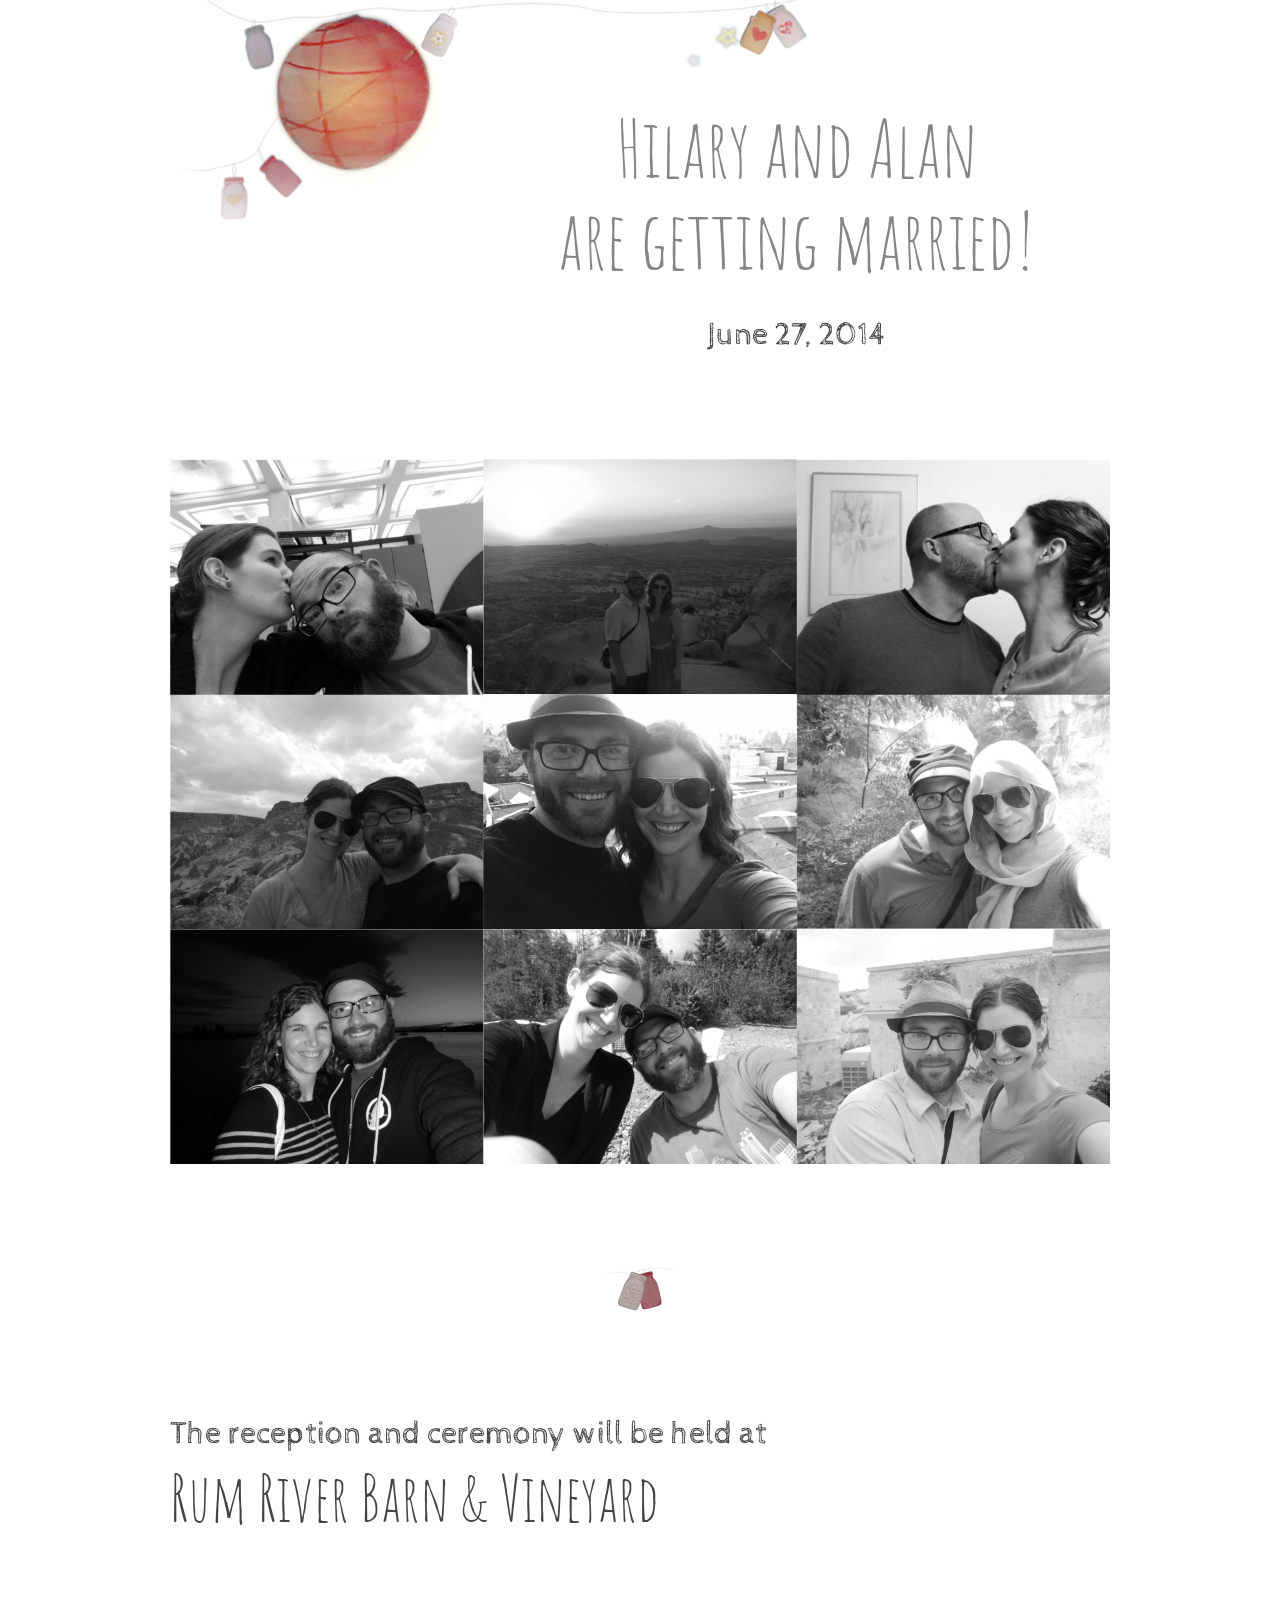
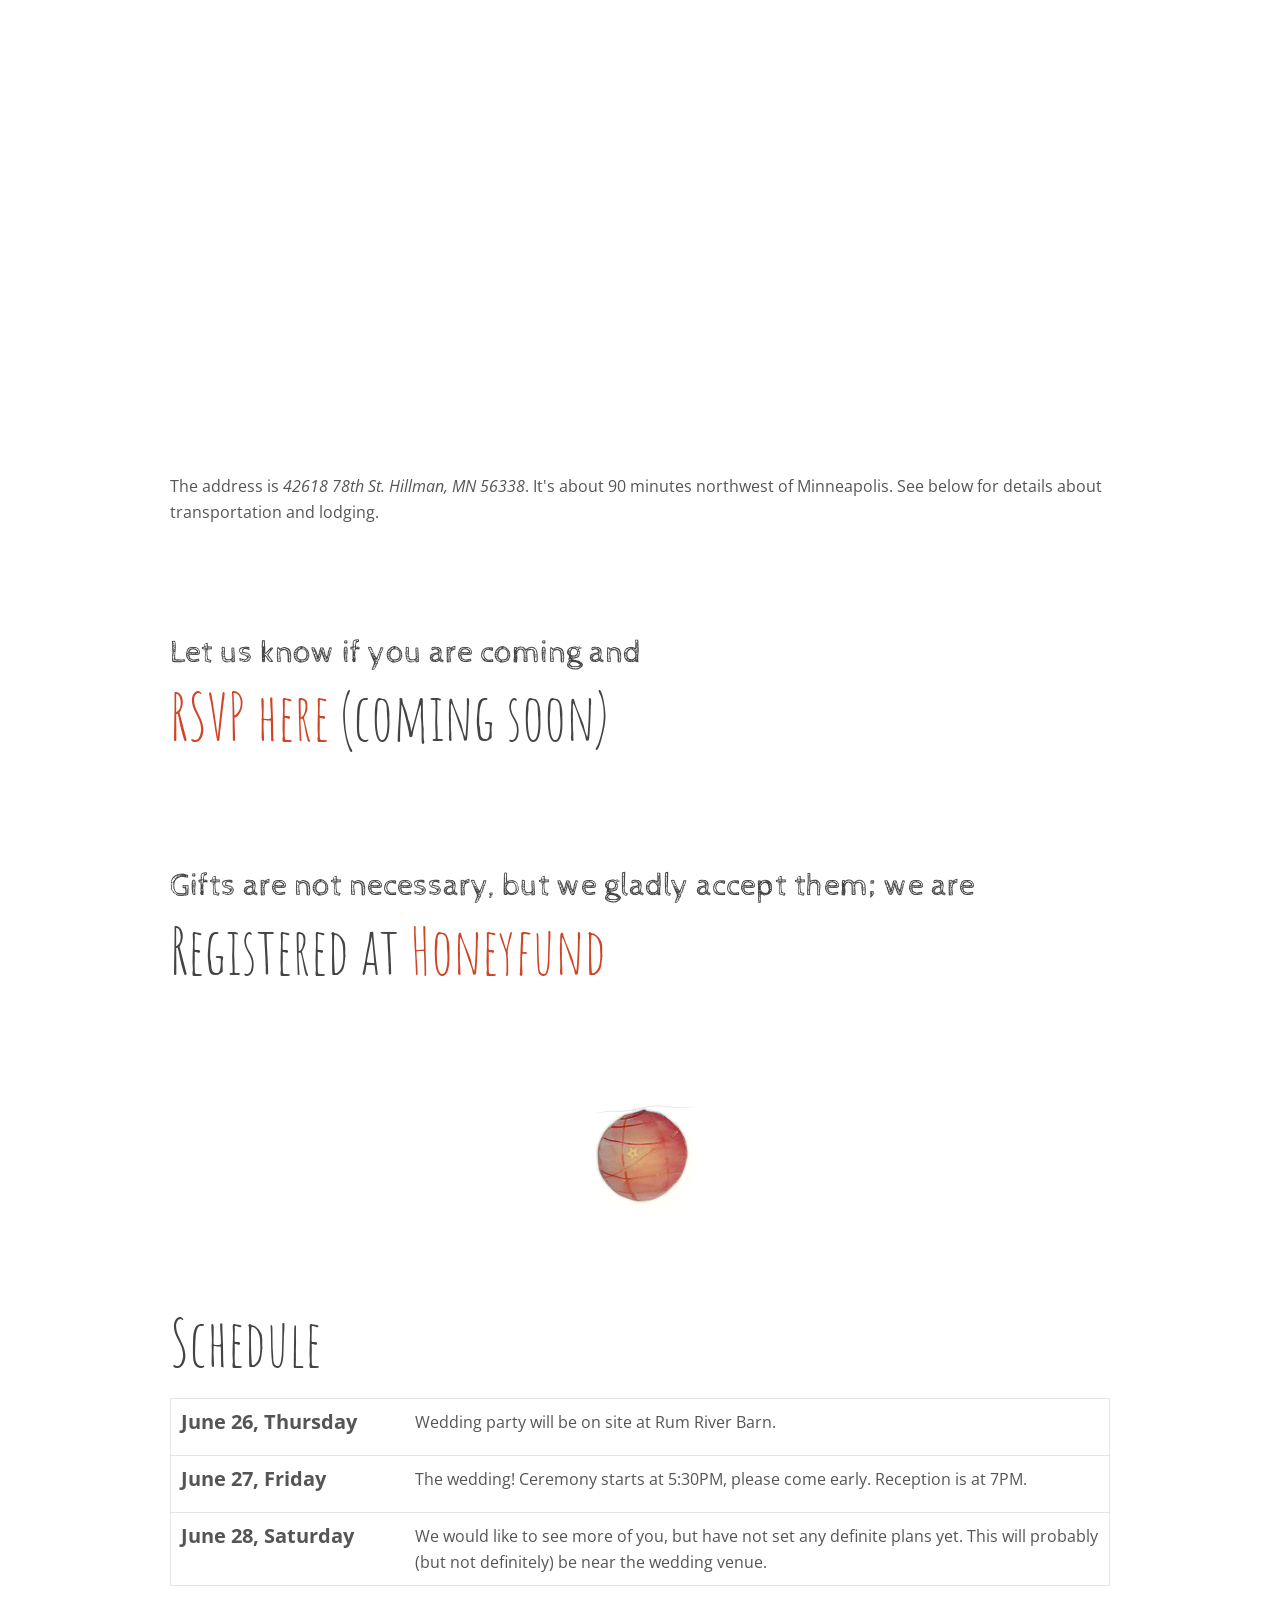
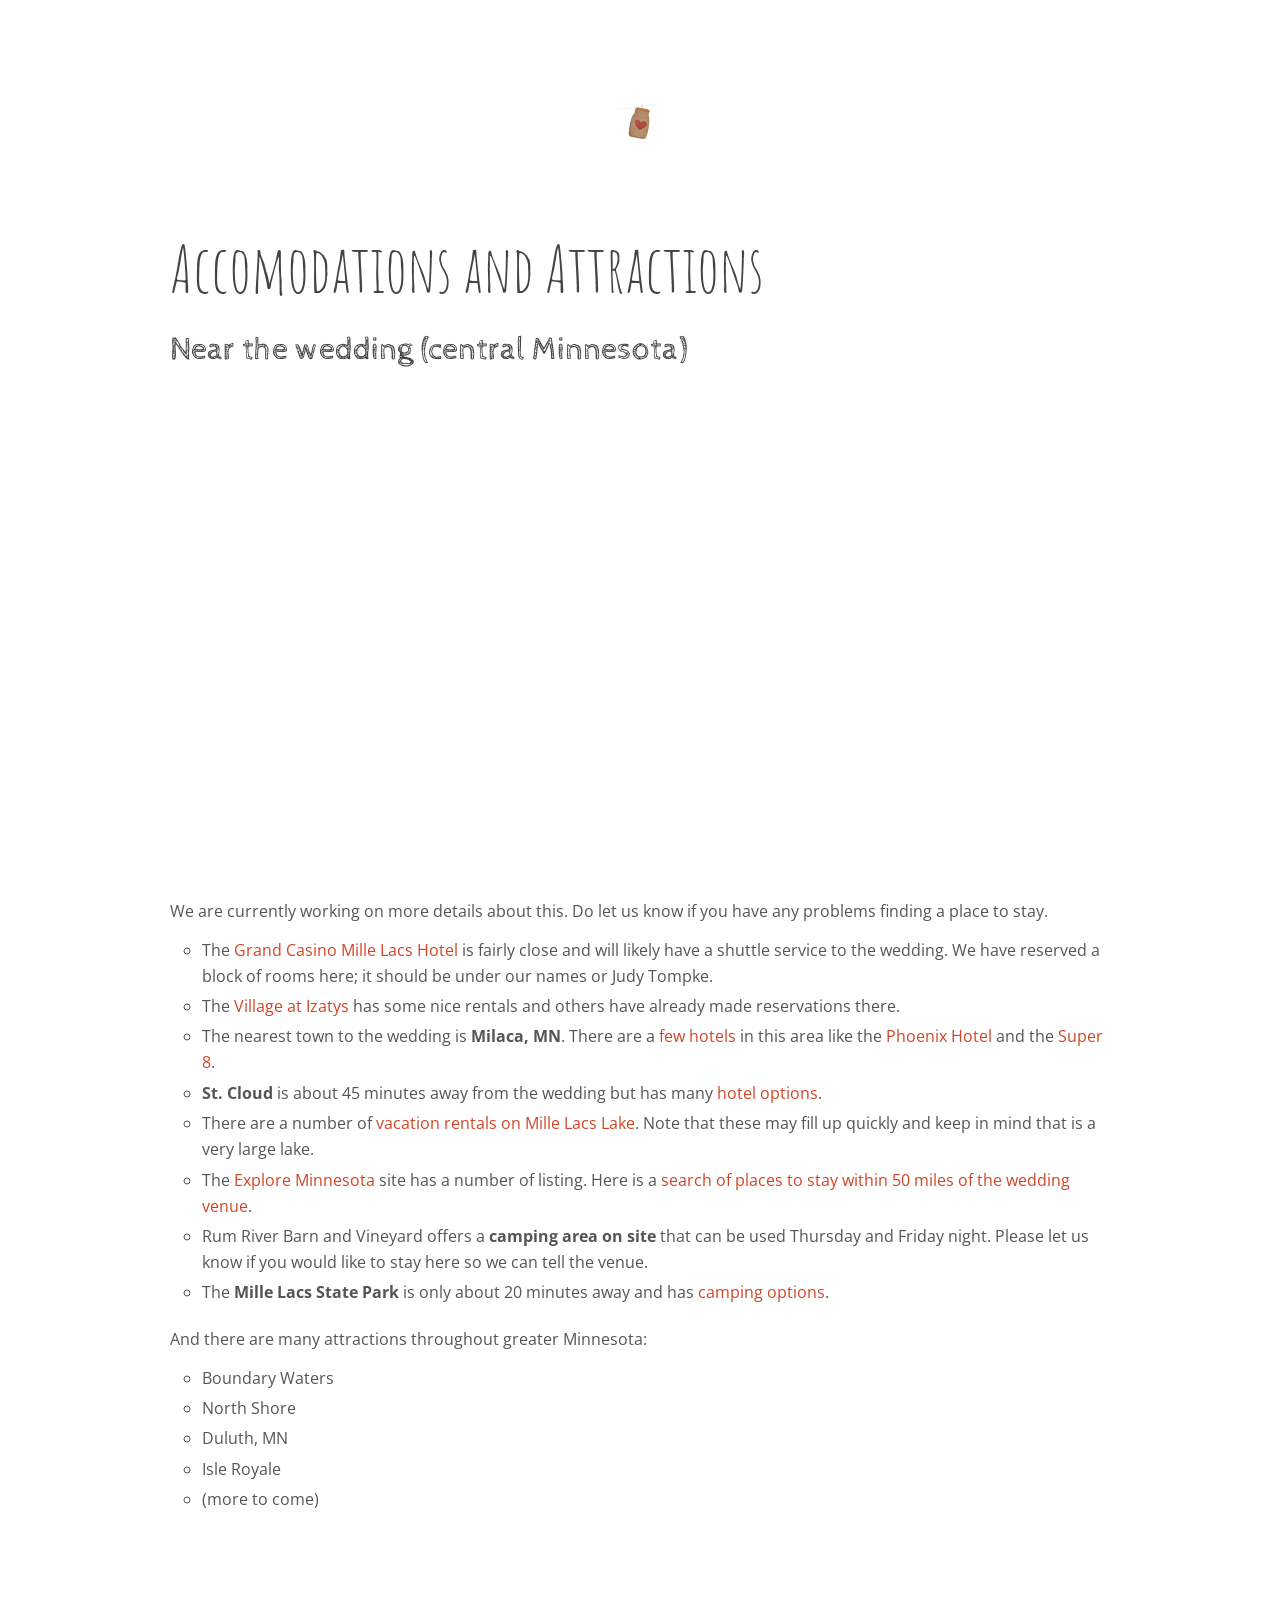
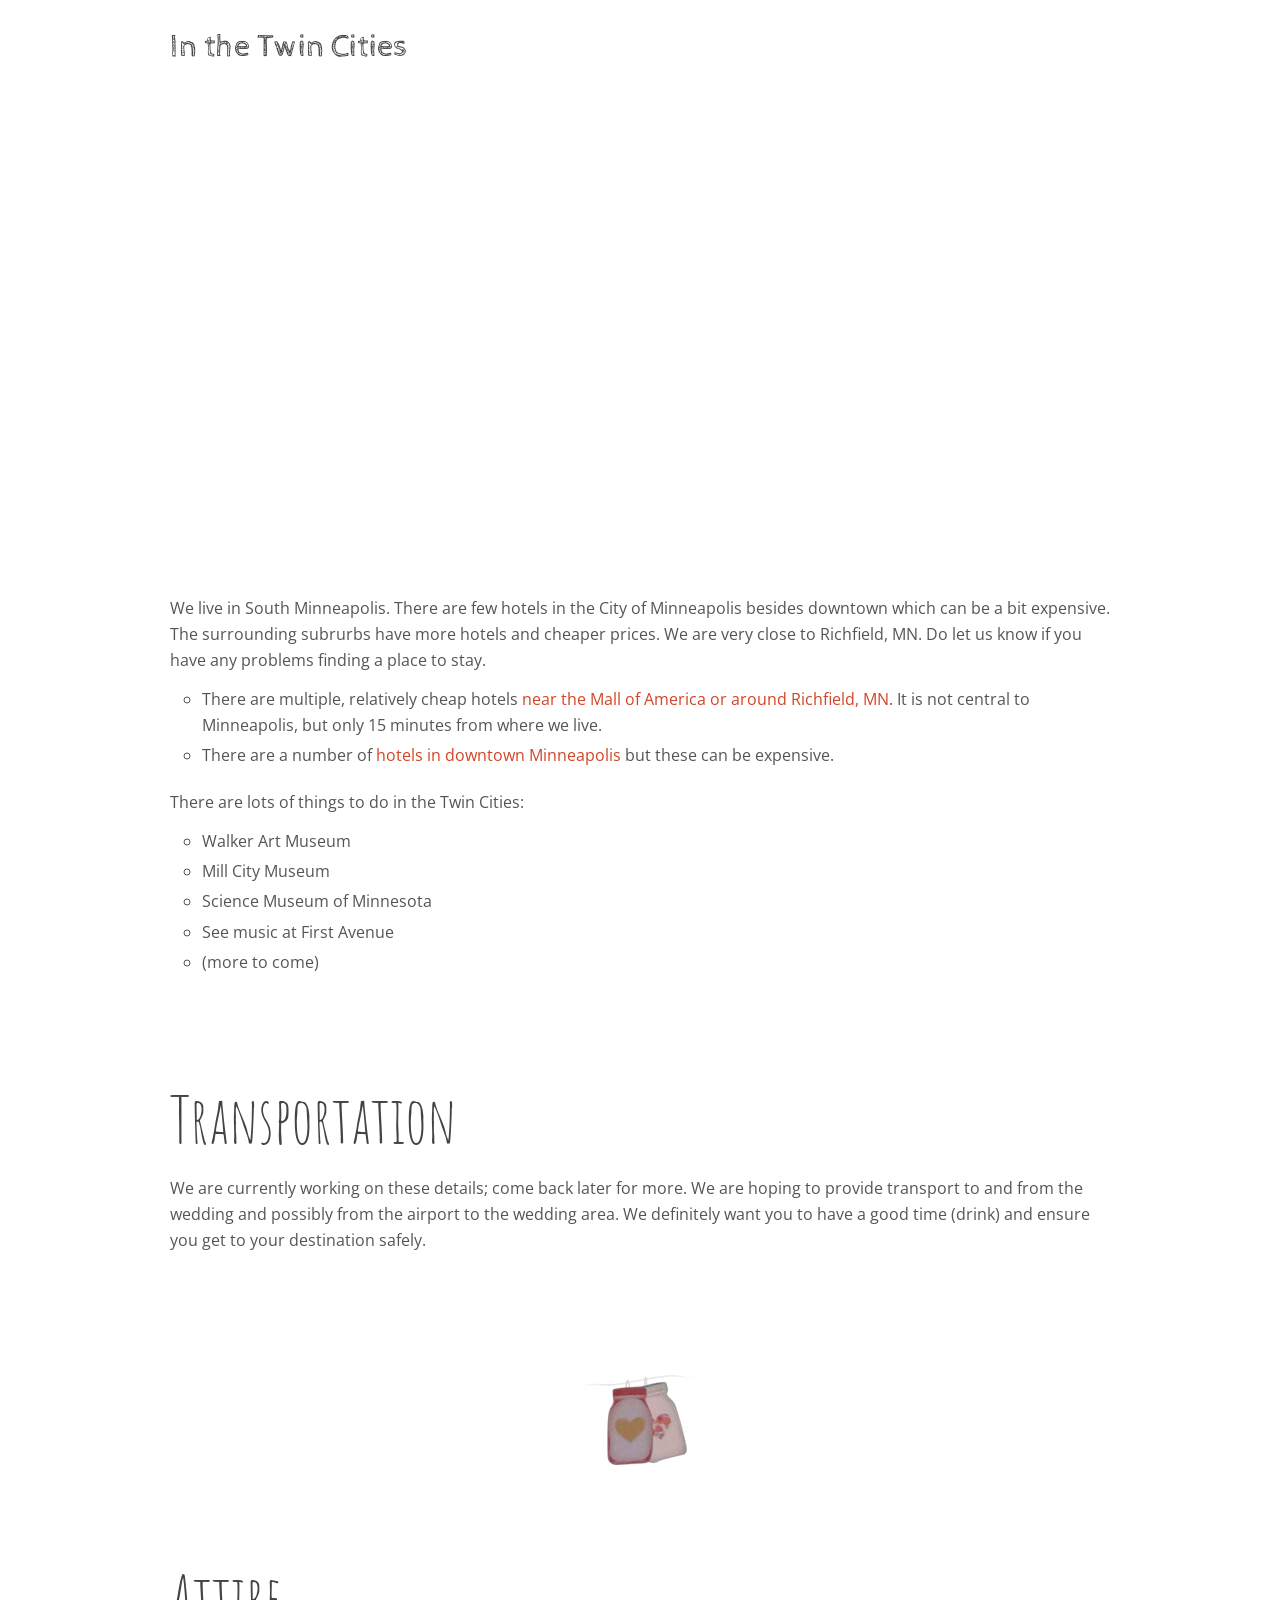
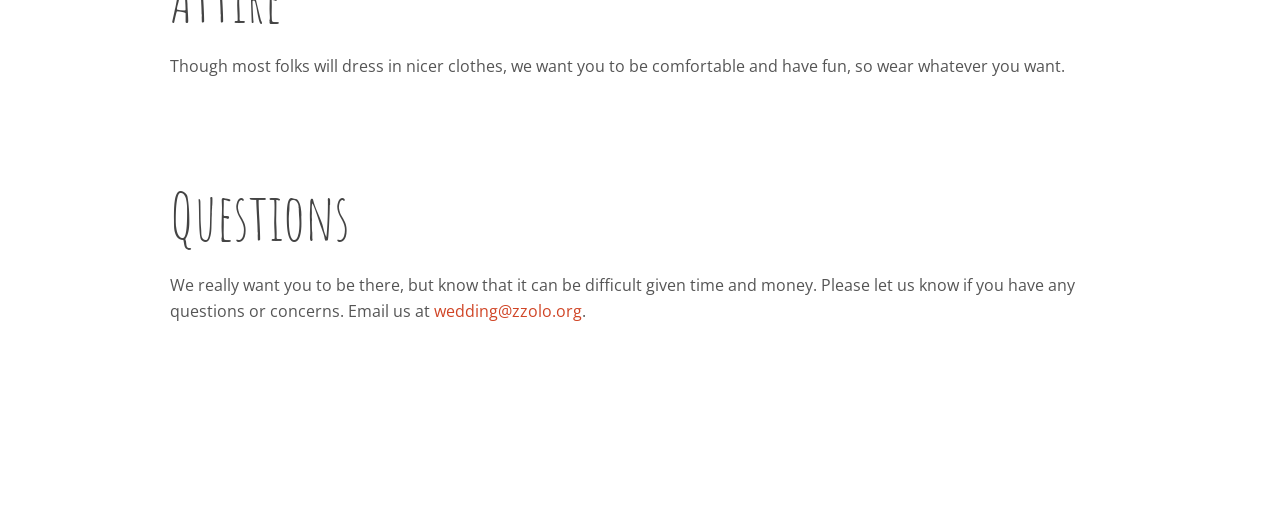
==== commit 432f06da: "MMMMMMMM." ====
--- a/index-proxy.html
+++ b/index-proxy.html
@@ -151,9 +151,7 @@
         <li>There are a number of <a href="http://www.hotels.com/de1410652/hotels-minneapolis-minnesota/">hotels in downtown Minneapolis</a> but these can be expensive.</li>
       </ul>
 
-      <h3>Things to do</h3>
-
-      <p>Lots of thigns to do in the Twin Cities:</p>
+      <p>There are lots of things to do in the Twin Cities:</p>
 
       <ul>
         <li>Walker Art Museum</li>
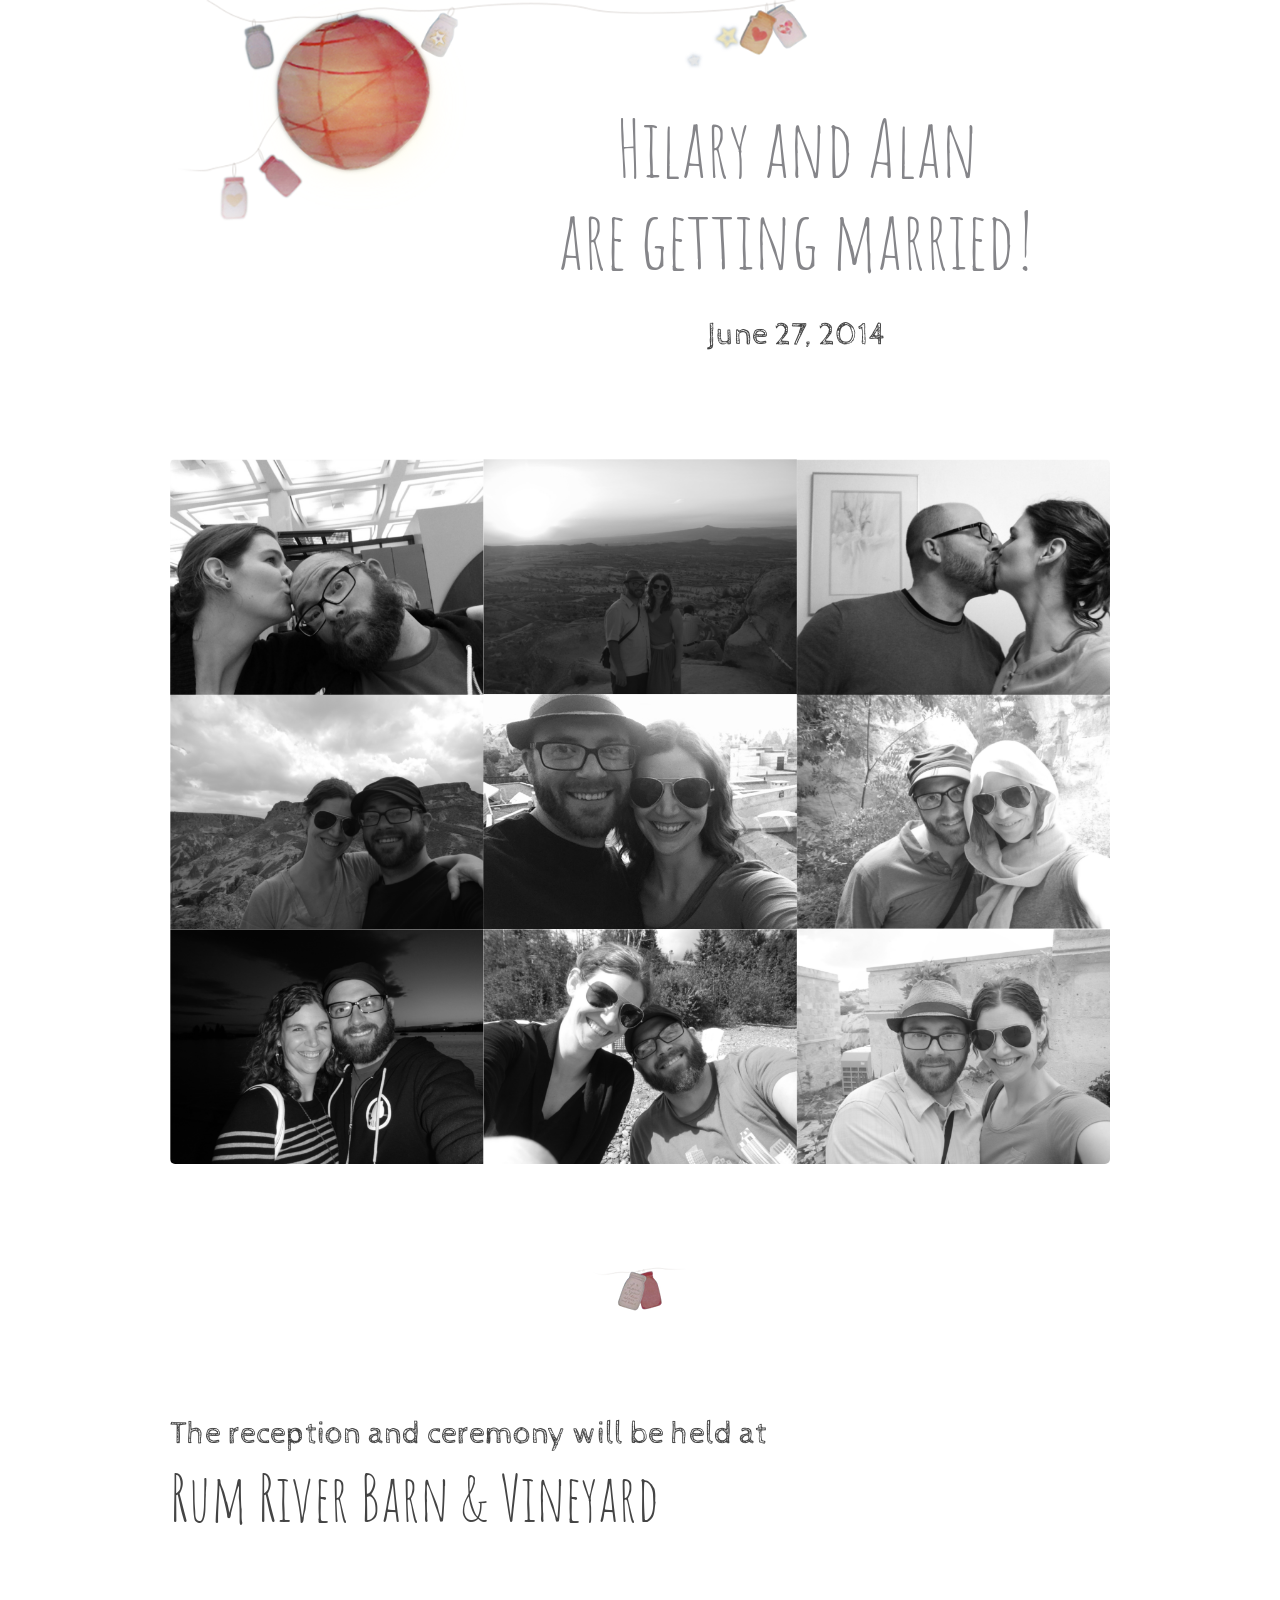
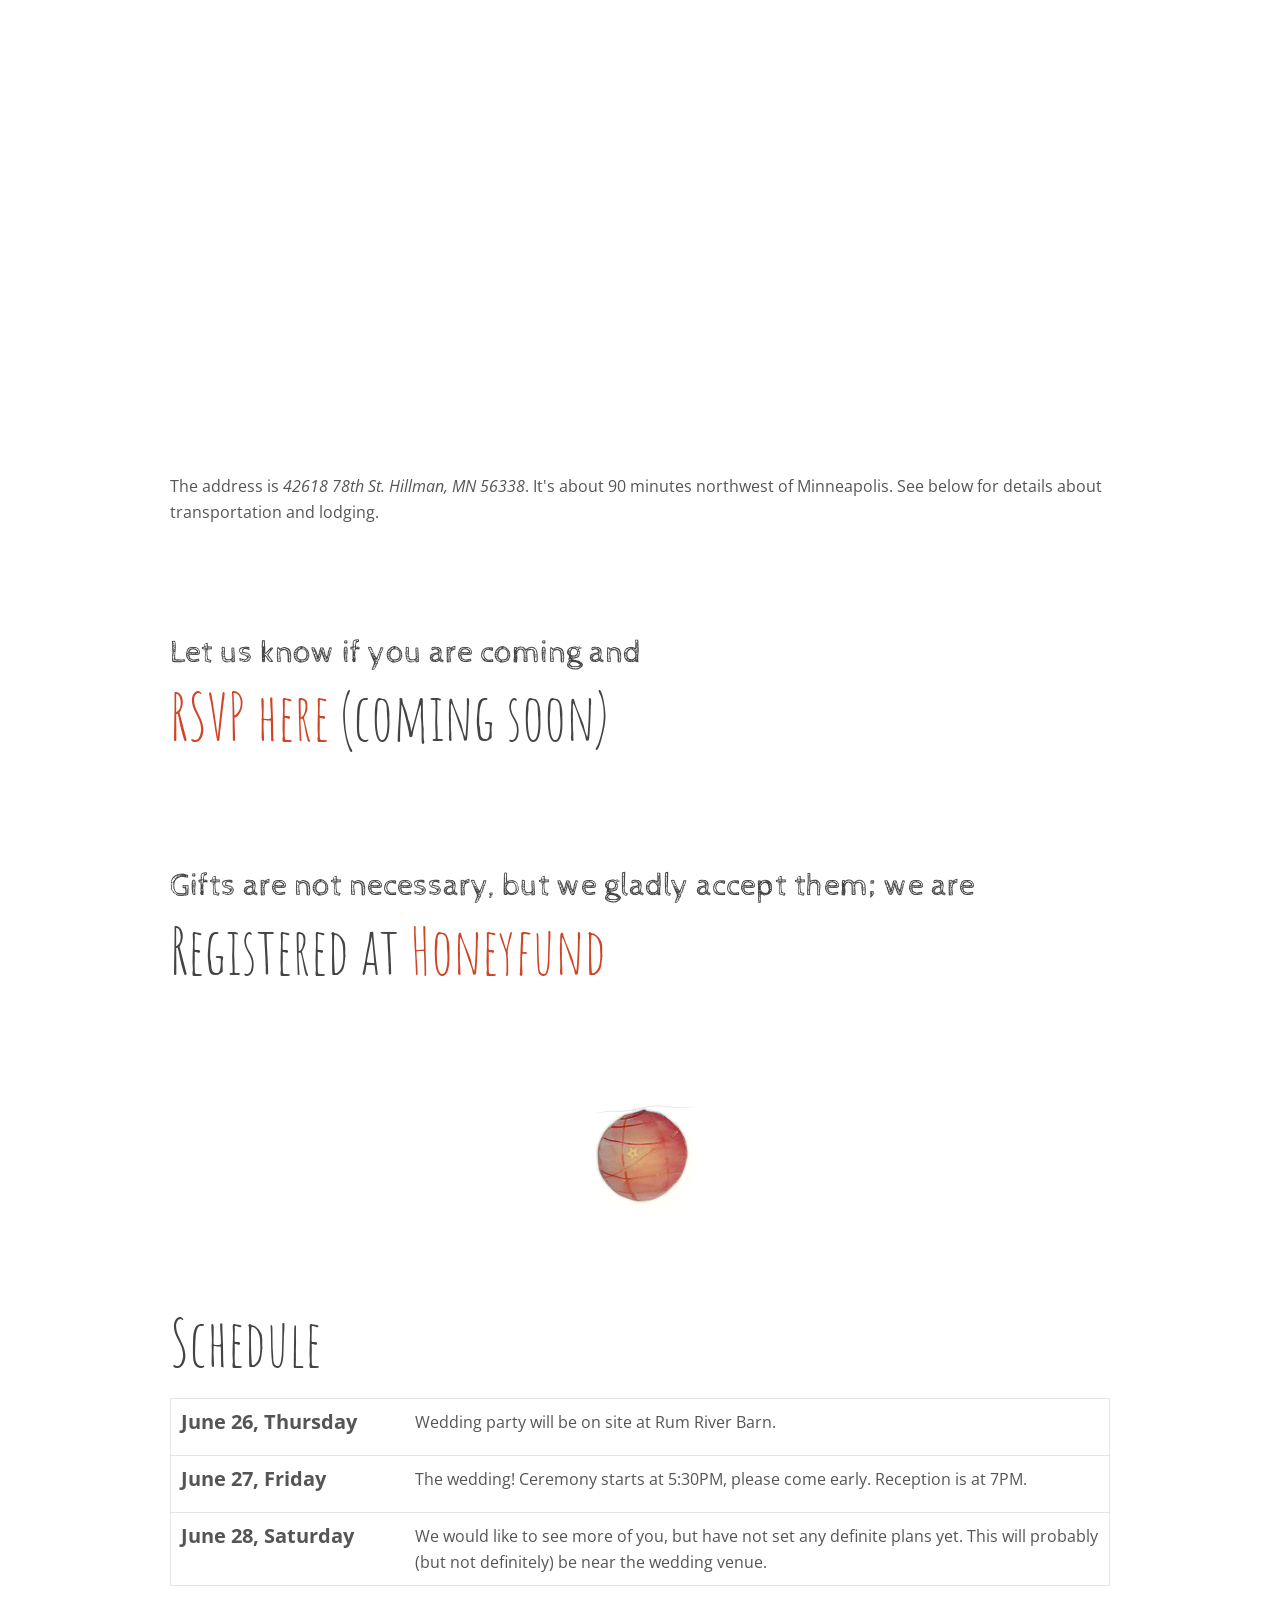
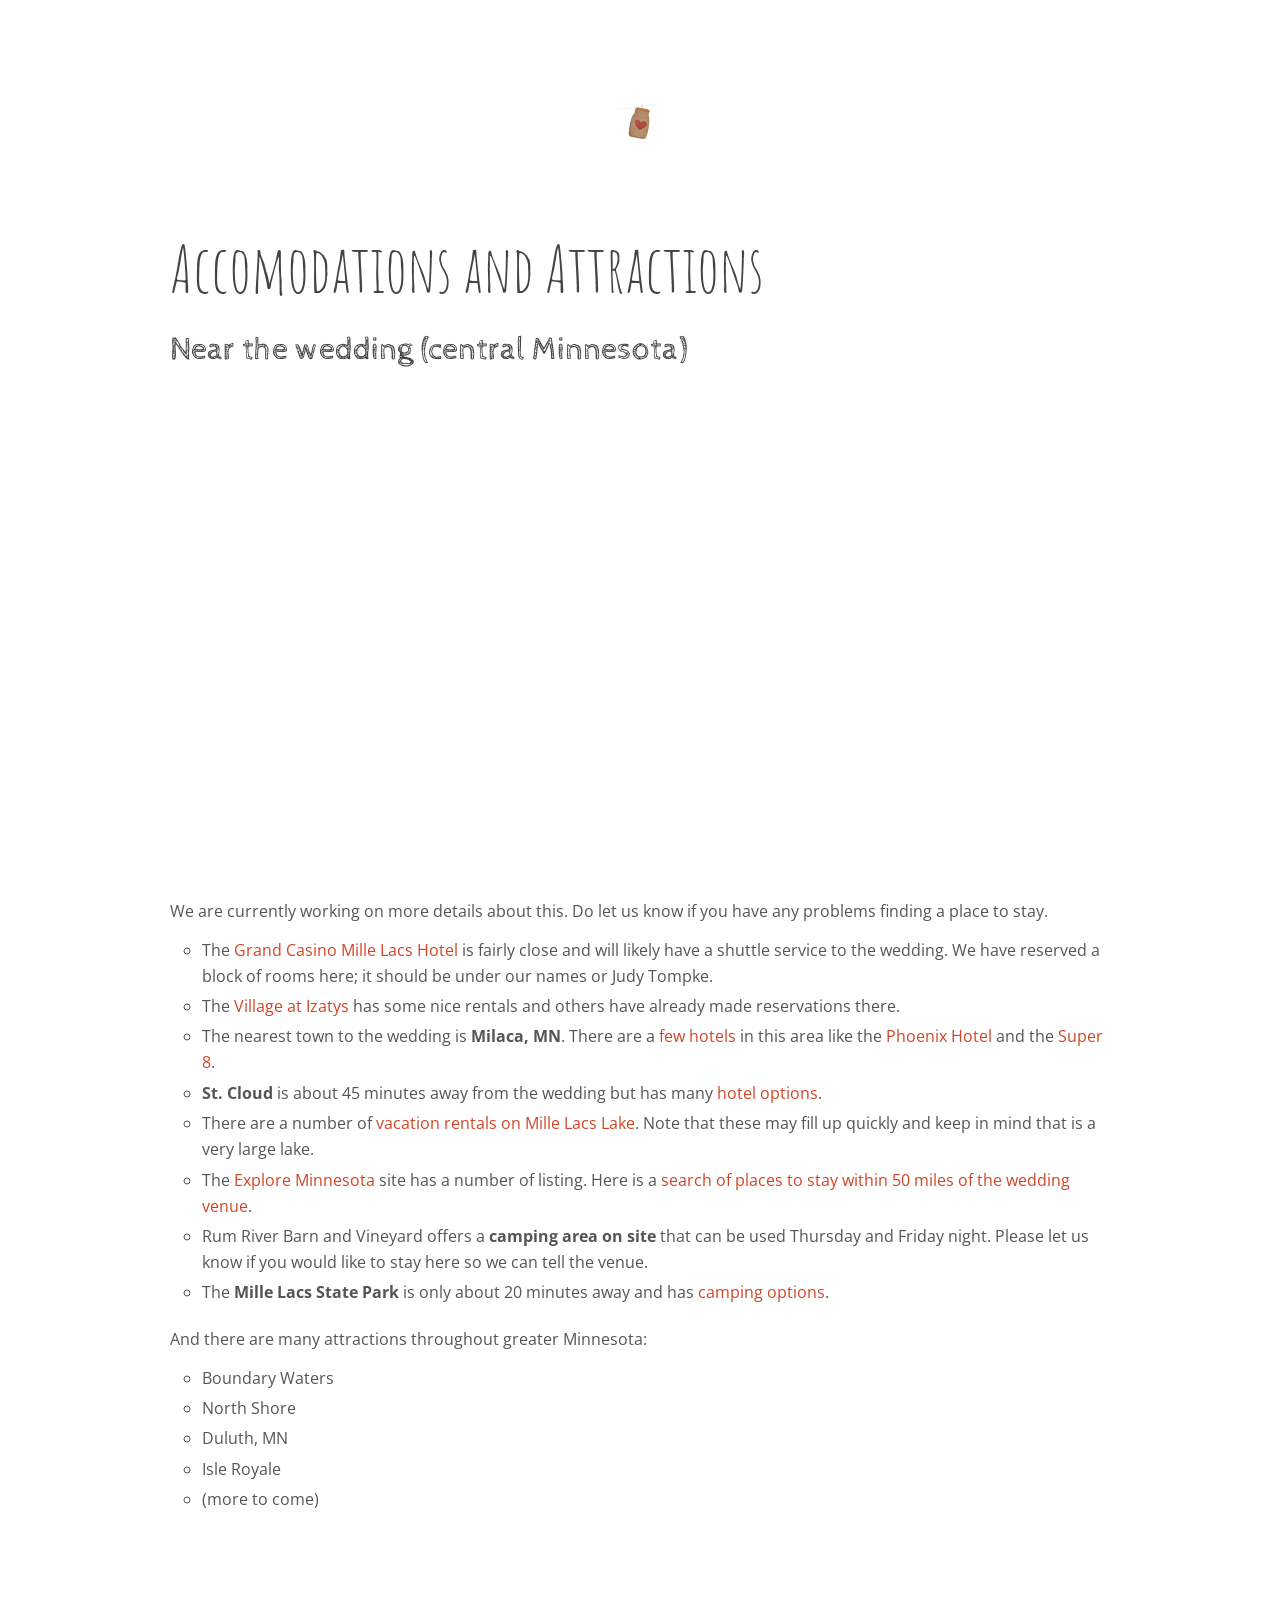
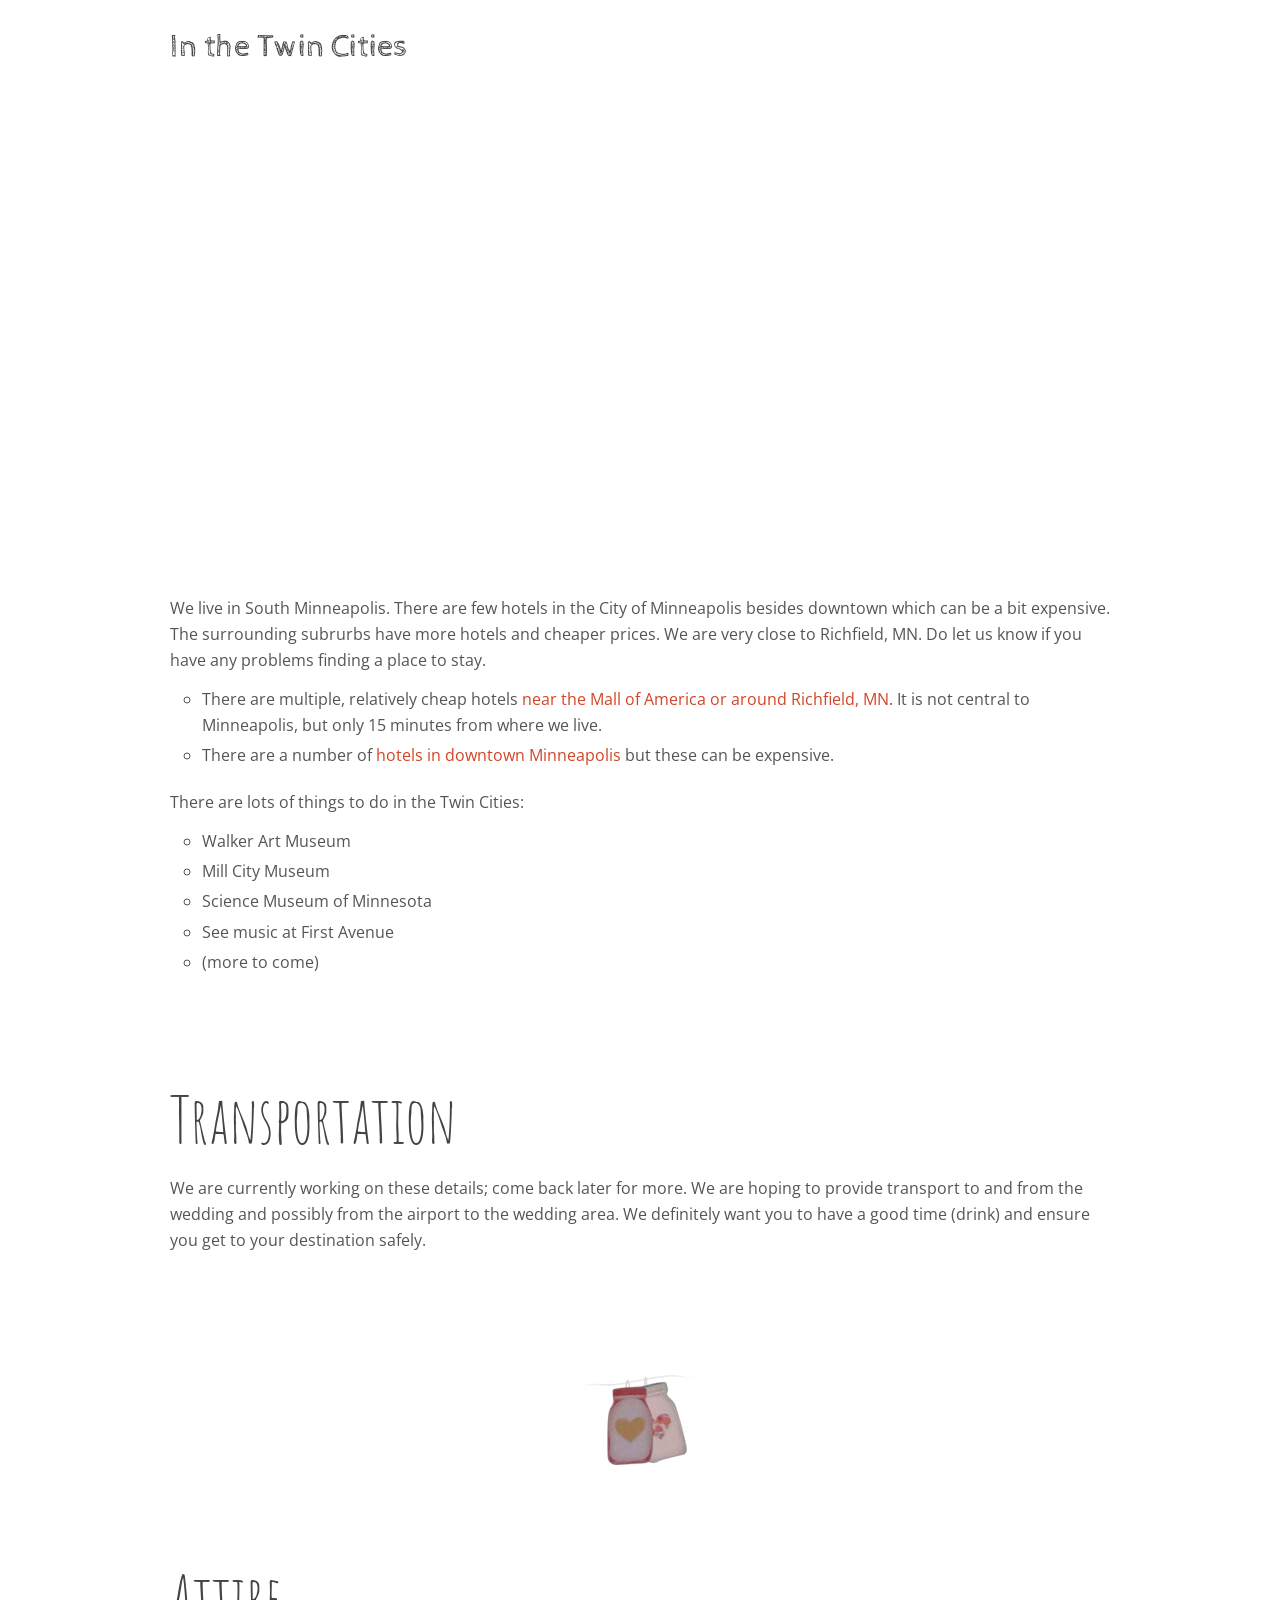
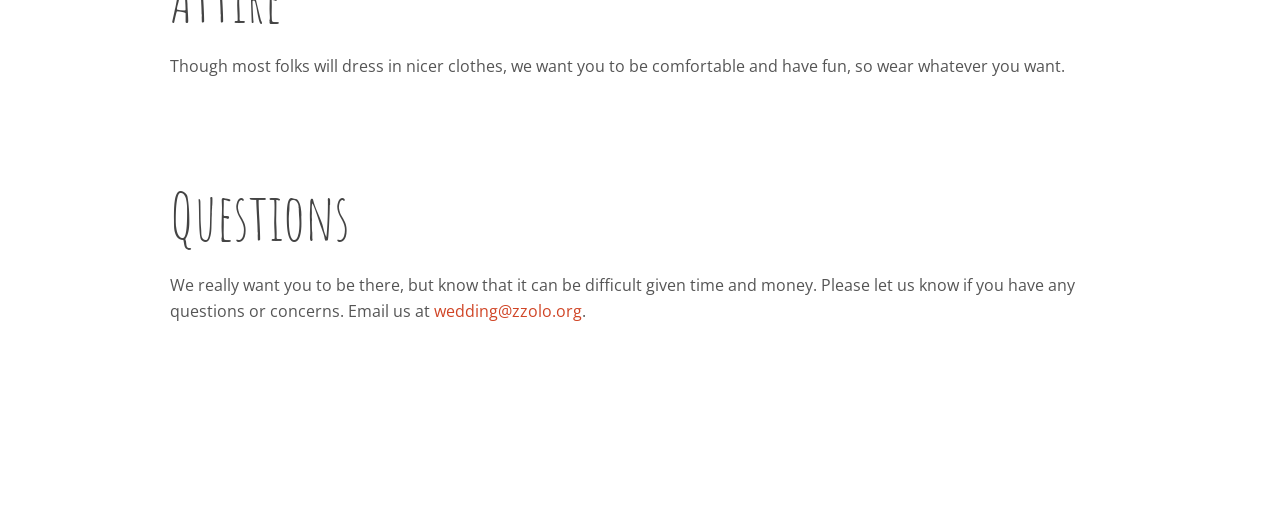
==== commit 143ec81d: "...." ====
--- a/index-proxy.html
+++ b/index-proxy.html
@@ -38,7 +38,7 @@
 
   <div class="row section-block">
     <div class="twelve columns">
-      <img src="images/collage.png" />
+      <img class="rounded" src="images/collage.png" />
     </div>
   </div>
 
--- a/styles/main.css
+++ b/styles/main.css
@@ -1,3 +1,4 @@
+
 
 .heading {
   font-family: "Amatic SC", "Open Sans", sans-serif;
@@ -11,6 +12,14 @@
 
 .copy {
 
+}
+
+.rounded {
+  border-radius: 5px;
+}
+
+.paper {
+  background: transparent url('../images/lightpaperfibers.png') top center repeat;
 }
 
 .heading-container {
@@ -111,6 +120,25 @@
   padding-bottom: 1em;
 }
 
+
+
+.save-the-date h1 {
+  text-align: center;
+  font-weight: 500;
+}
+
+.save-the-date h3 {
+  text-align: center;
+}
+
+.save-the-date h3 a {
+  color: #444444;
+}
+
+.save-the-date .trinket-spacer.jar {
+  margin-bottom: 2em;
+}
+
 @media only screen and (max-width: 740px) {
 
   .heading-container {
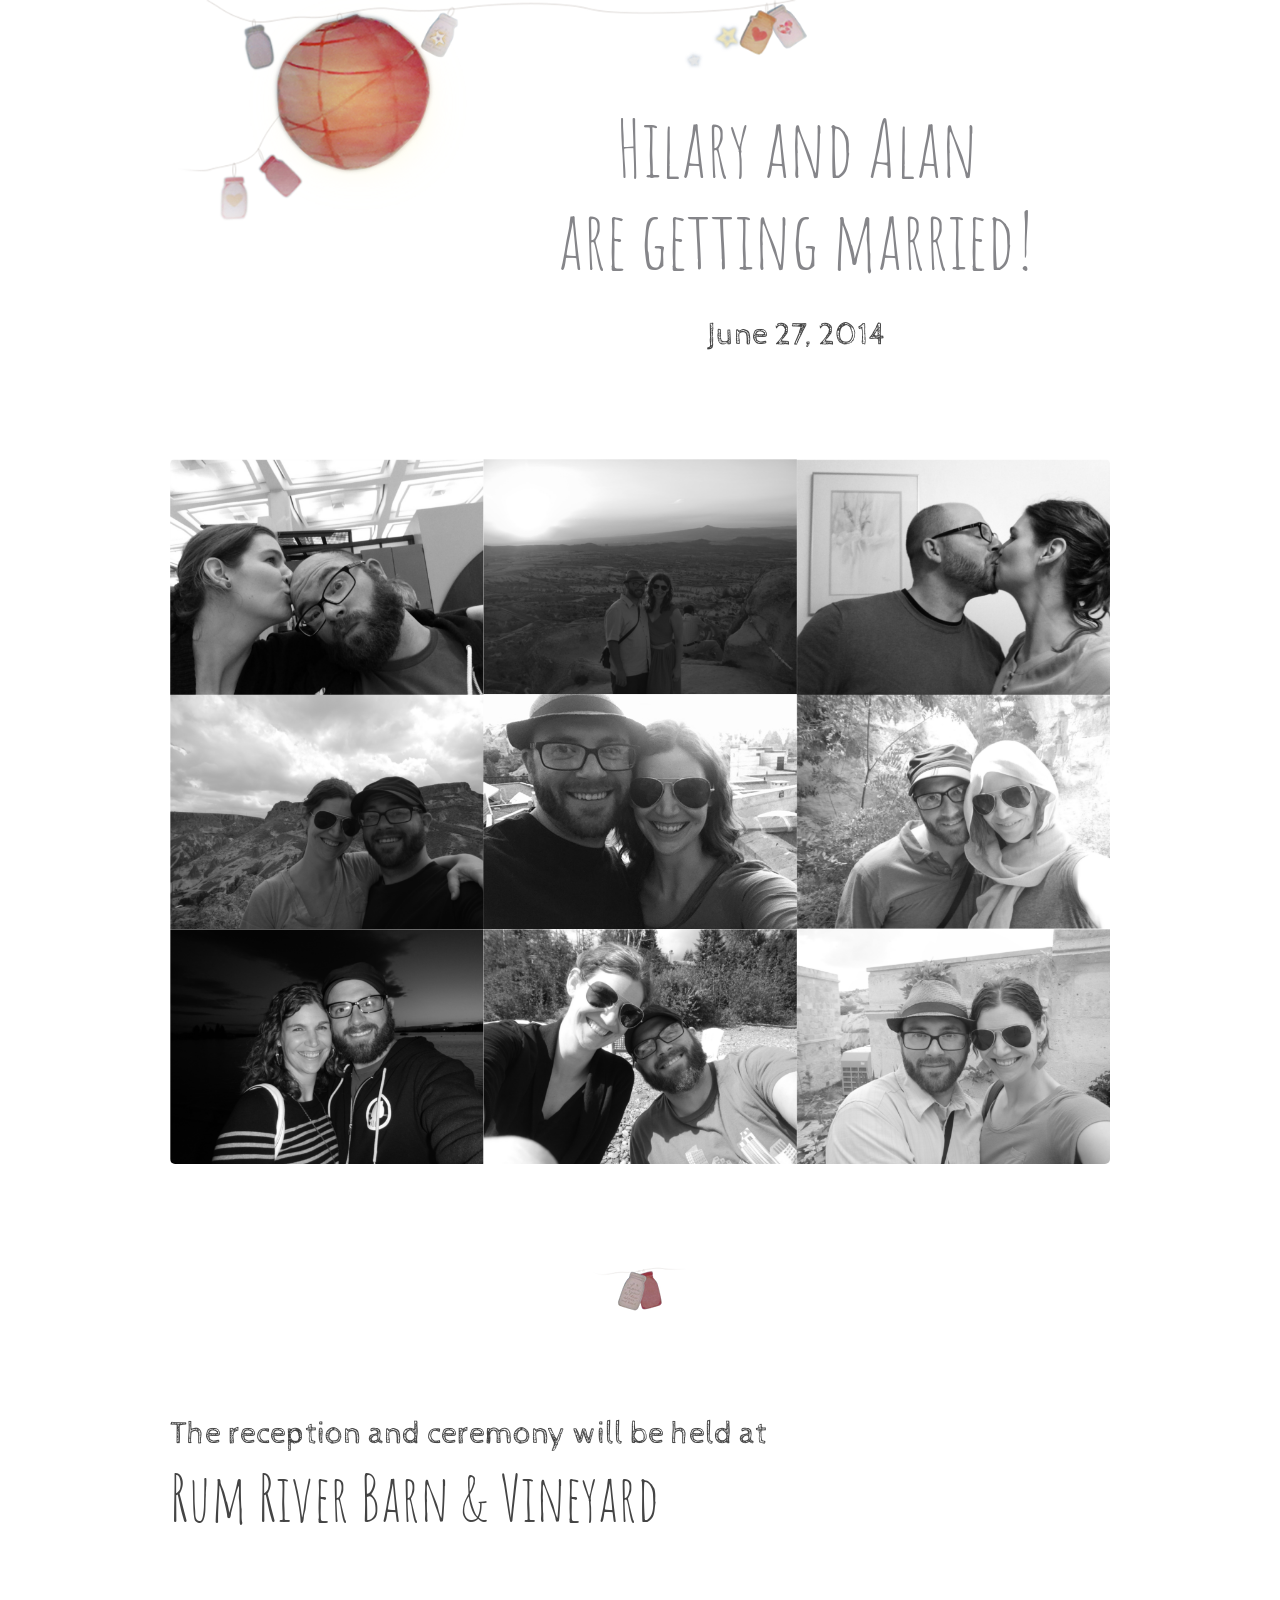
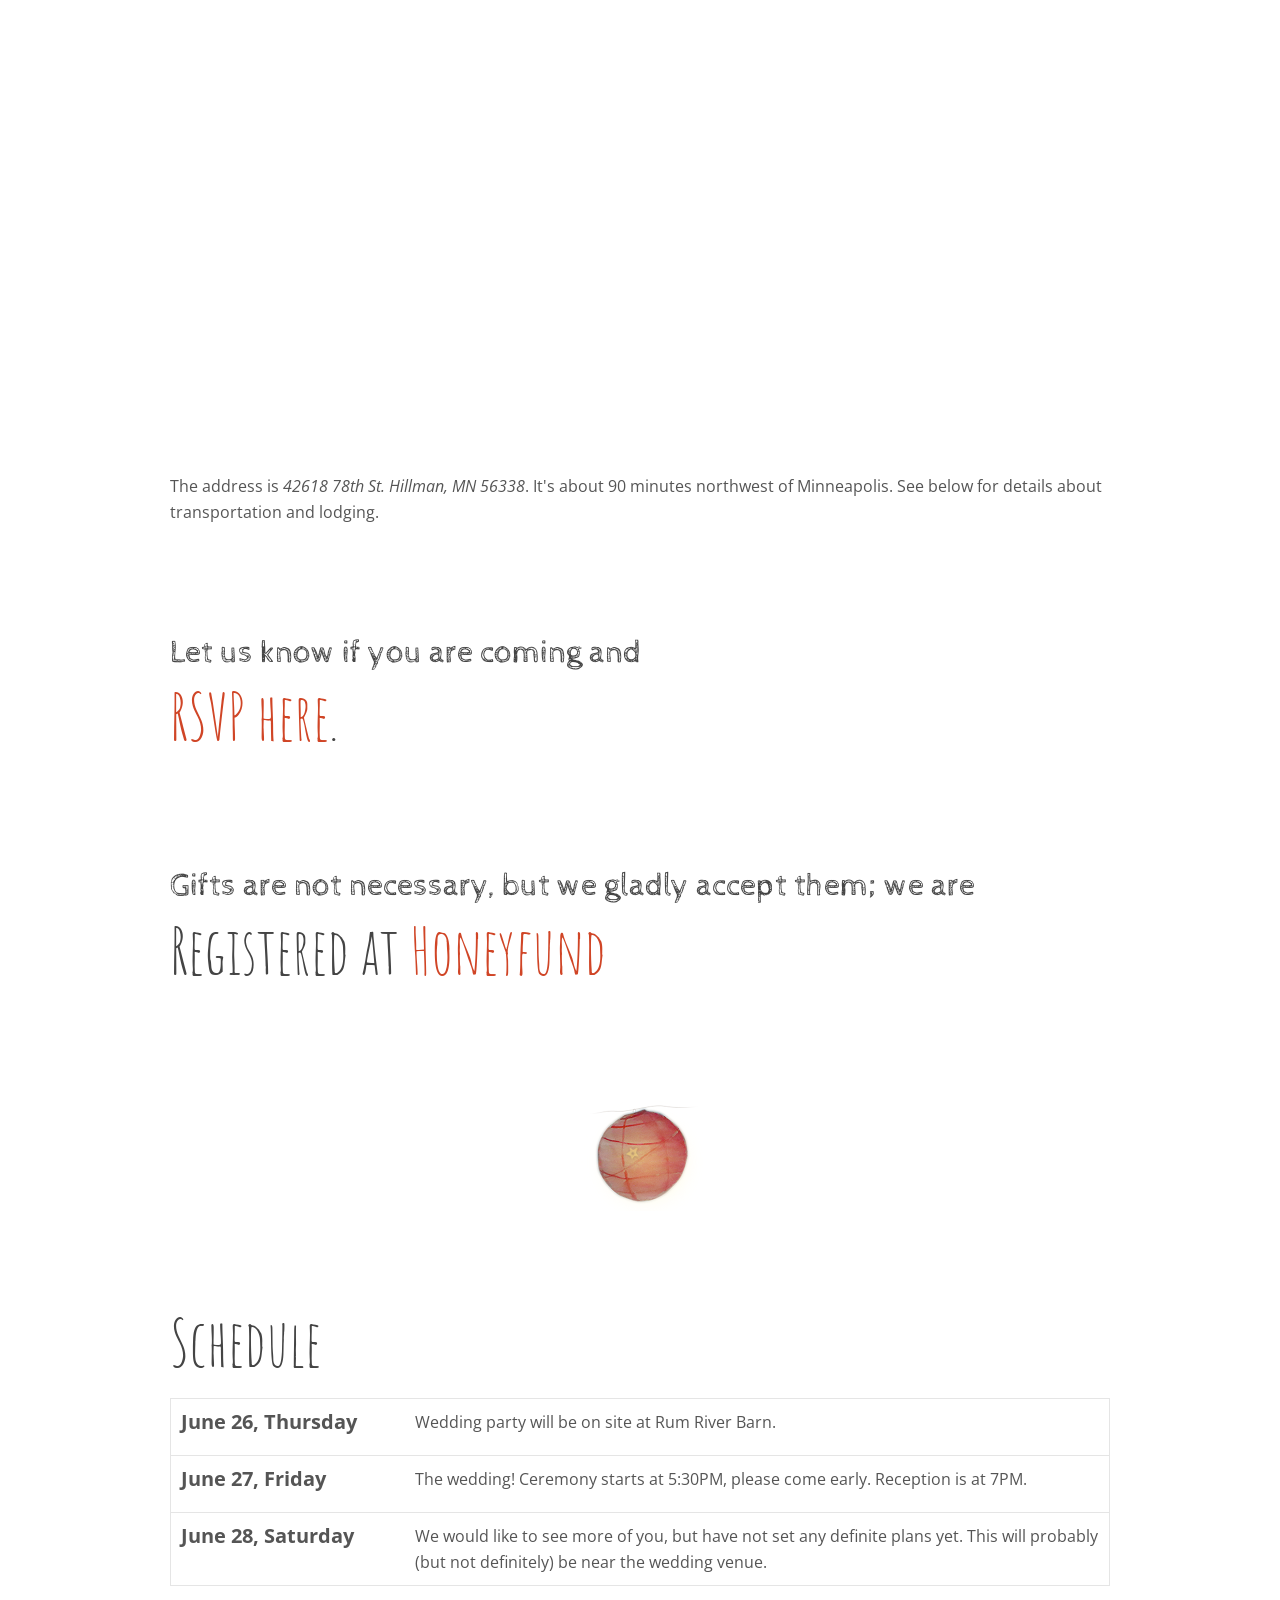
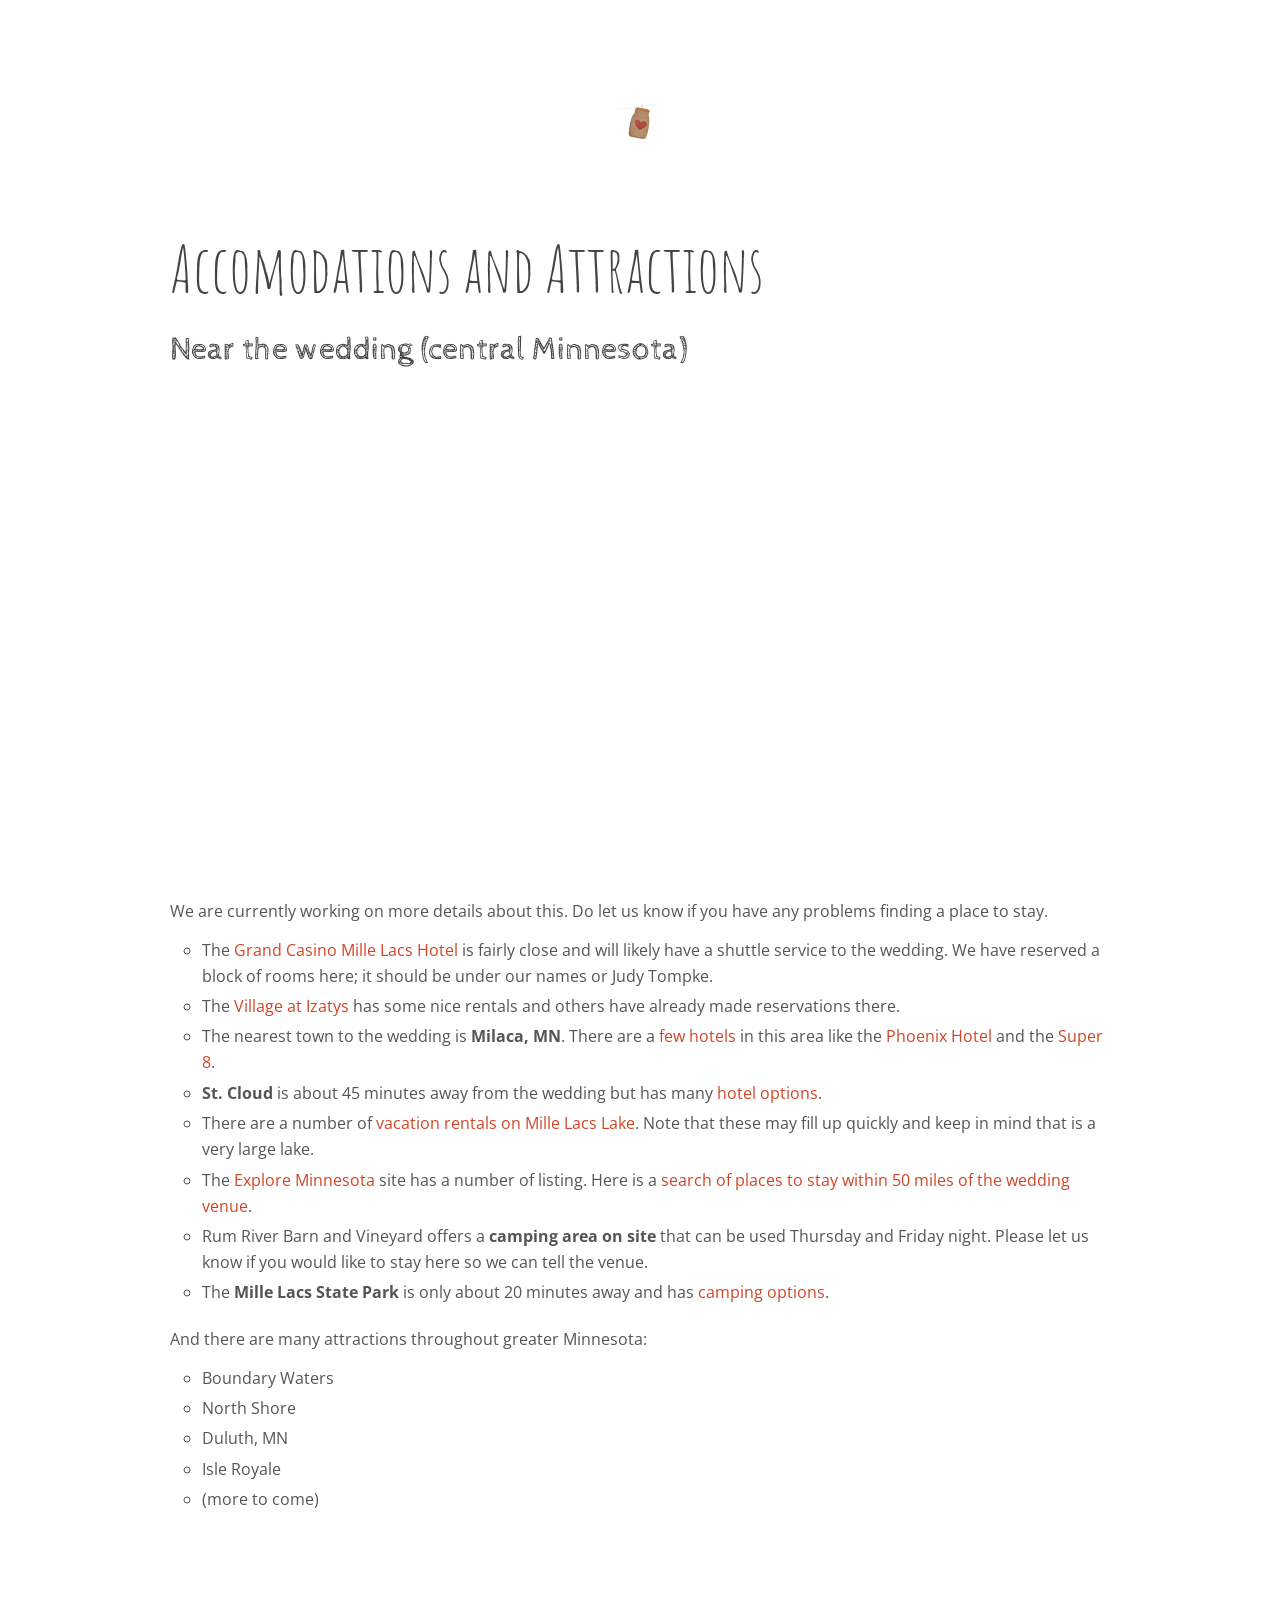
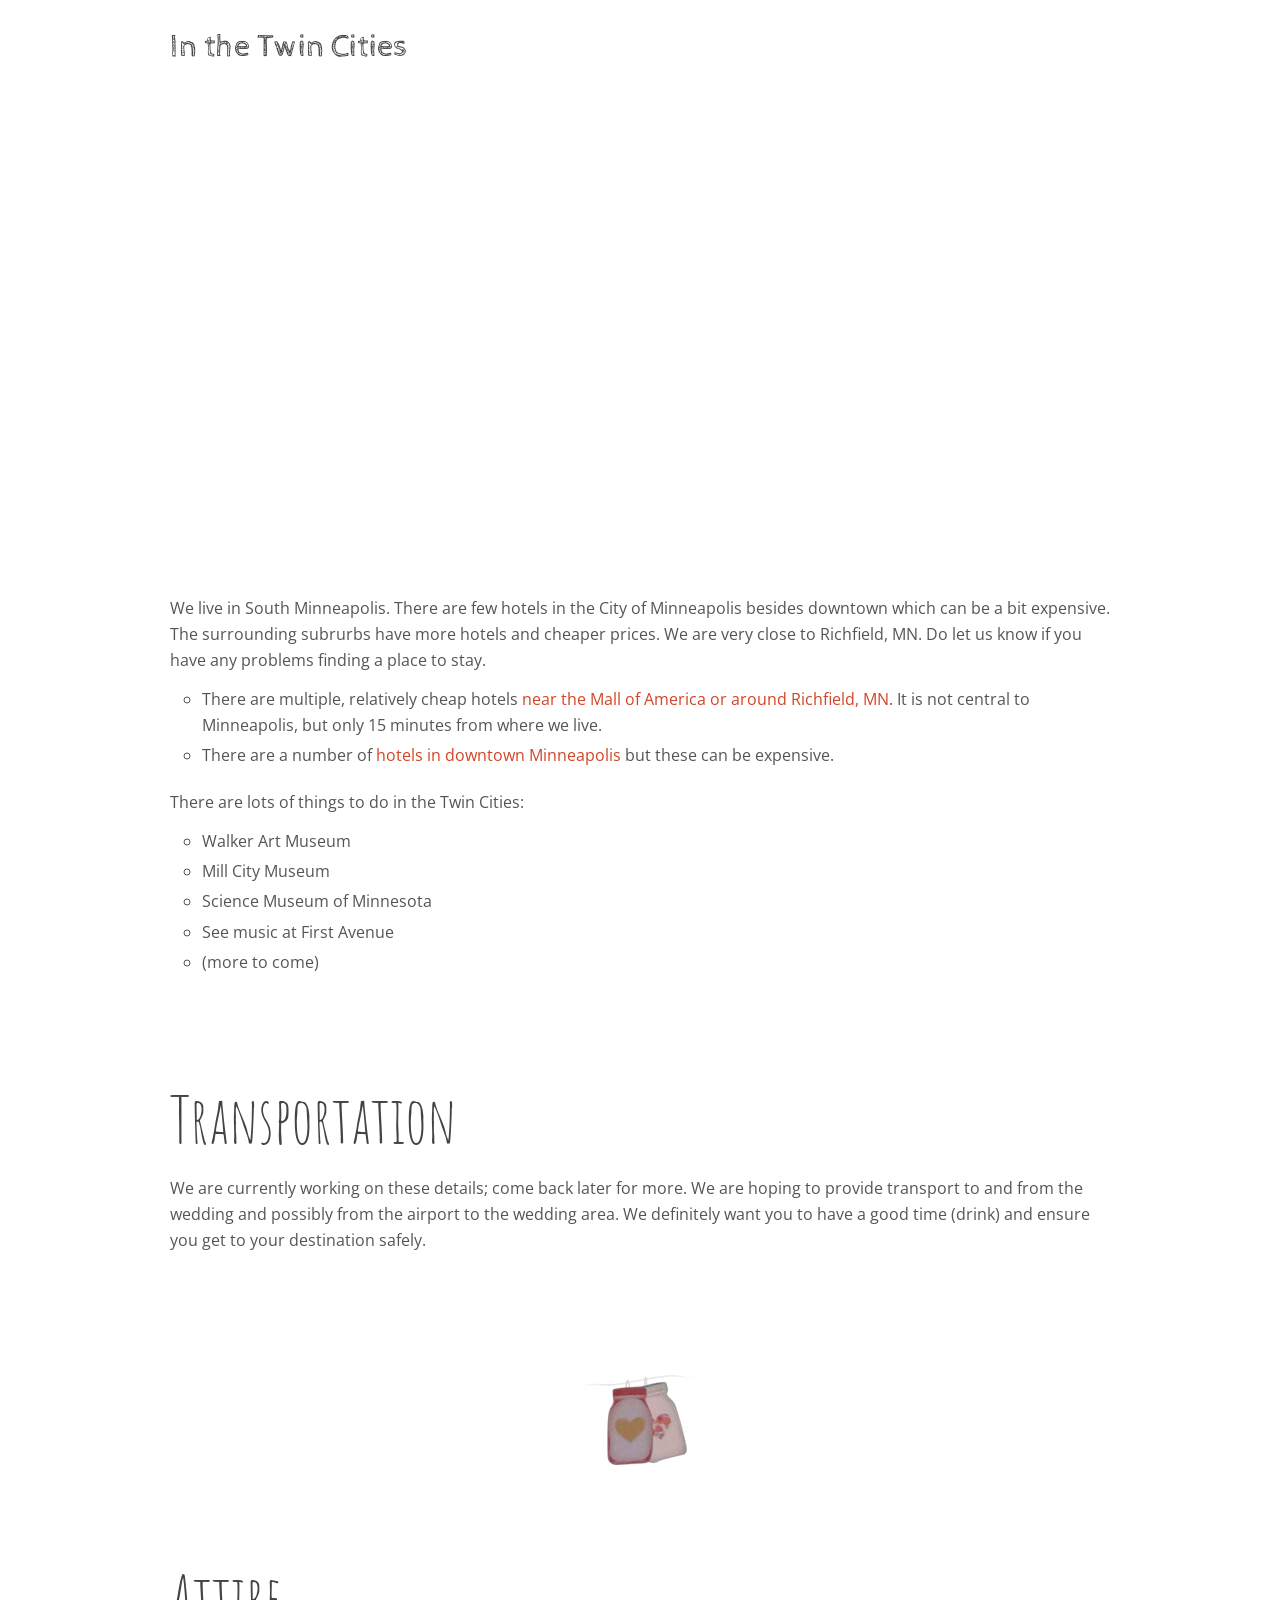
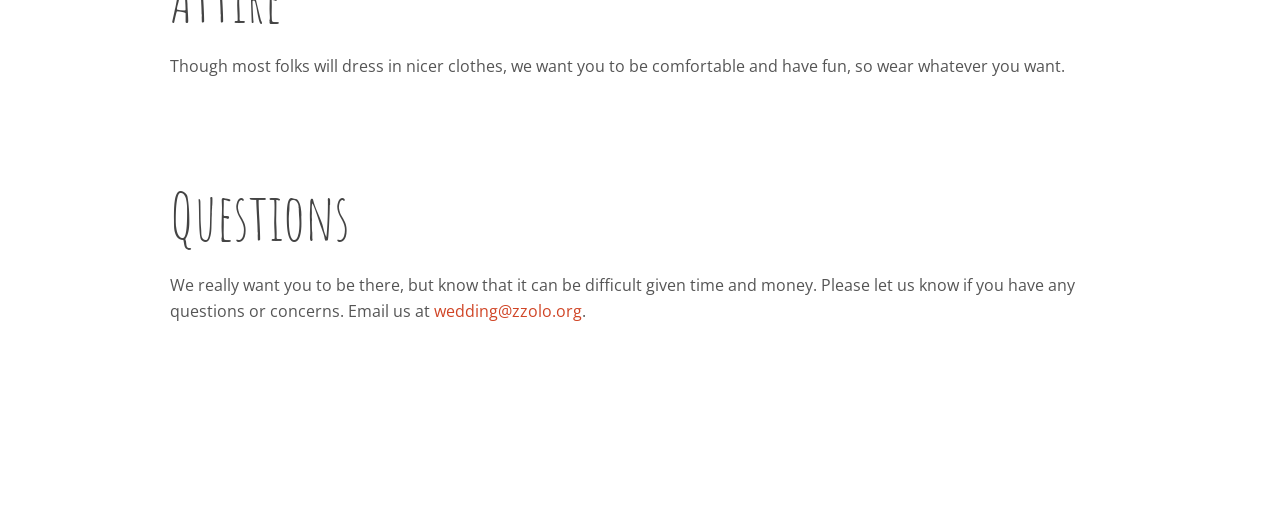
==== commit ee9ae1f9: "Adding rsvp page." ====
--- a/index-proxy.html
+++ b/index-proxy.html
@@ -30,7 +30,7 @@
   <div class="row">
     <div class="twelve columns">
       <div class="heading-container">
-        <h1 class="center">Hilary and Alan <br> are getting married!</h1>
+        <h1 class="center"><a href="/">Hilary and Alan <br> are getting married!</a></h1>
         <h3>June 27, 2014</h3>
       </div>
     </div>
@@ -58,7 +58,7 @@
   <div class="row section-block">
     <div class="twelve columns">
       <h3>Let us know if you are coming and</h3>
-      <h2><a href="#" target="_blank">RSVP here</a> (coming soon)</h2>
+      <h2><a href="/rsvp.html" target="_blank">RSVP here</a>.</h2>
 
       <!-- https://docs.google.com/forms/d/1PIz33pDH9eJ0CKepzGsclIt8GewDgcbVSinwCS25FdU/viewform -->
     </div>
--- a/styles/main.css
+++ b/styles/main.css
@@ -37,6 +37,14 @@
   font-weight: 500;
   font-size: 5em;
   color: #858589;
+}
+
+h1 a {
+  color: inherit;
+}
+
+h1 a:hover {
+  color: inherit;
 }
 
 h2 {
@@ -146,4 +154,3 @@
     padding-top: 5em;
   }
 }
-
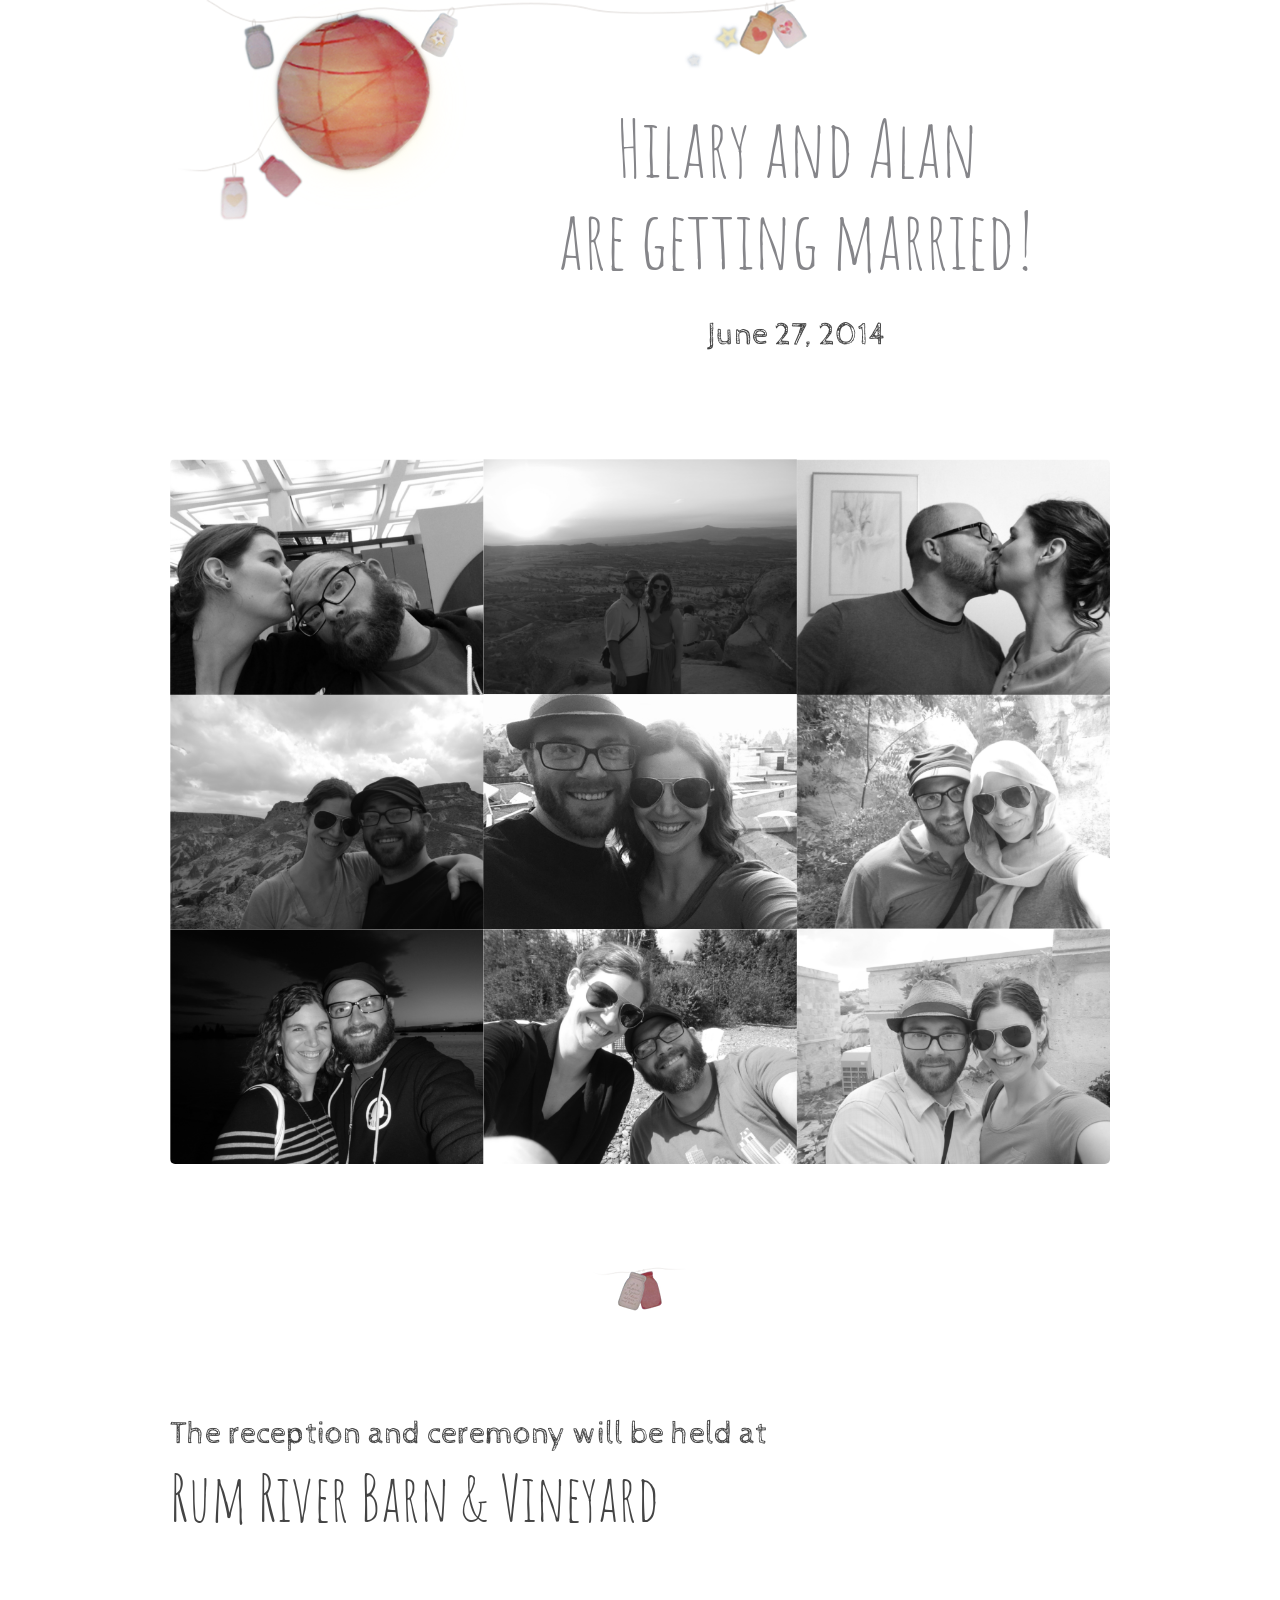
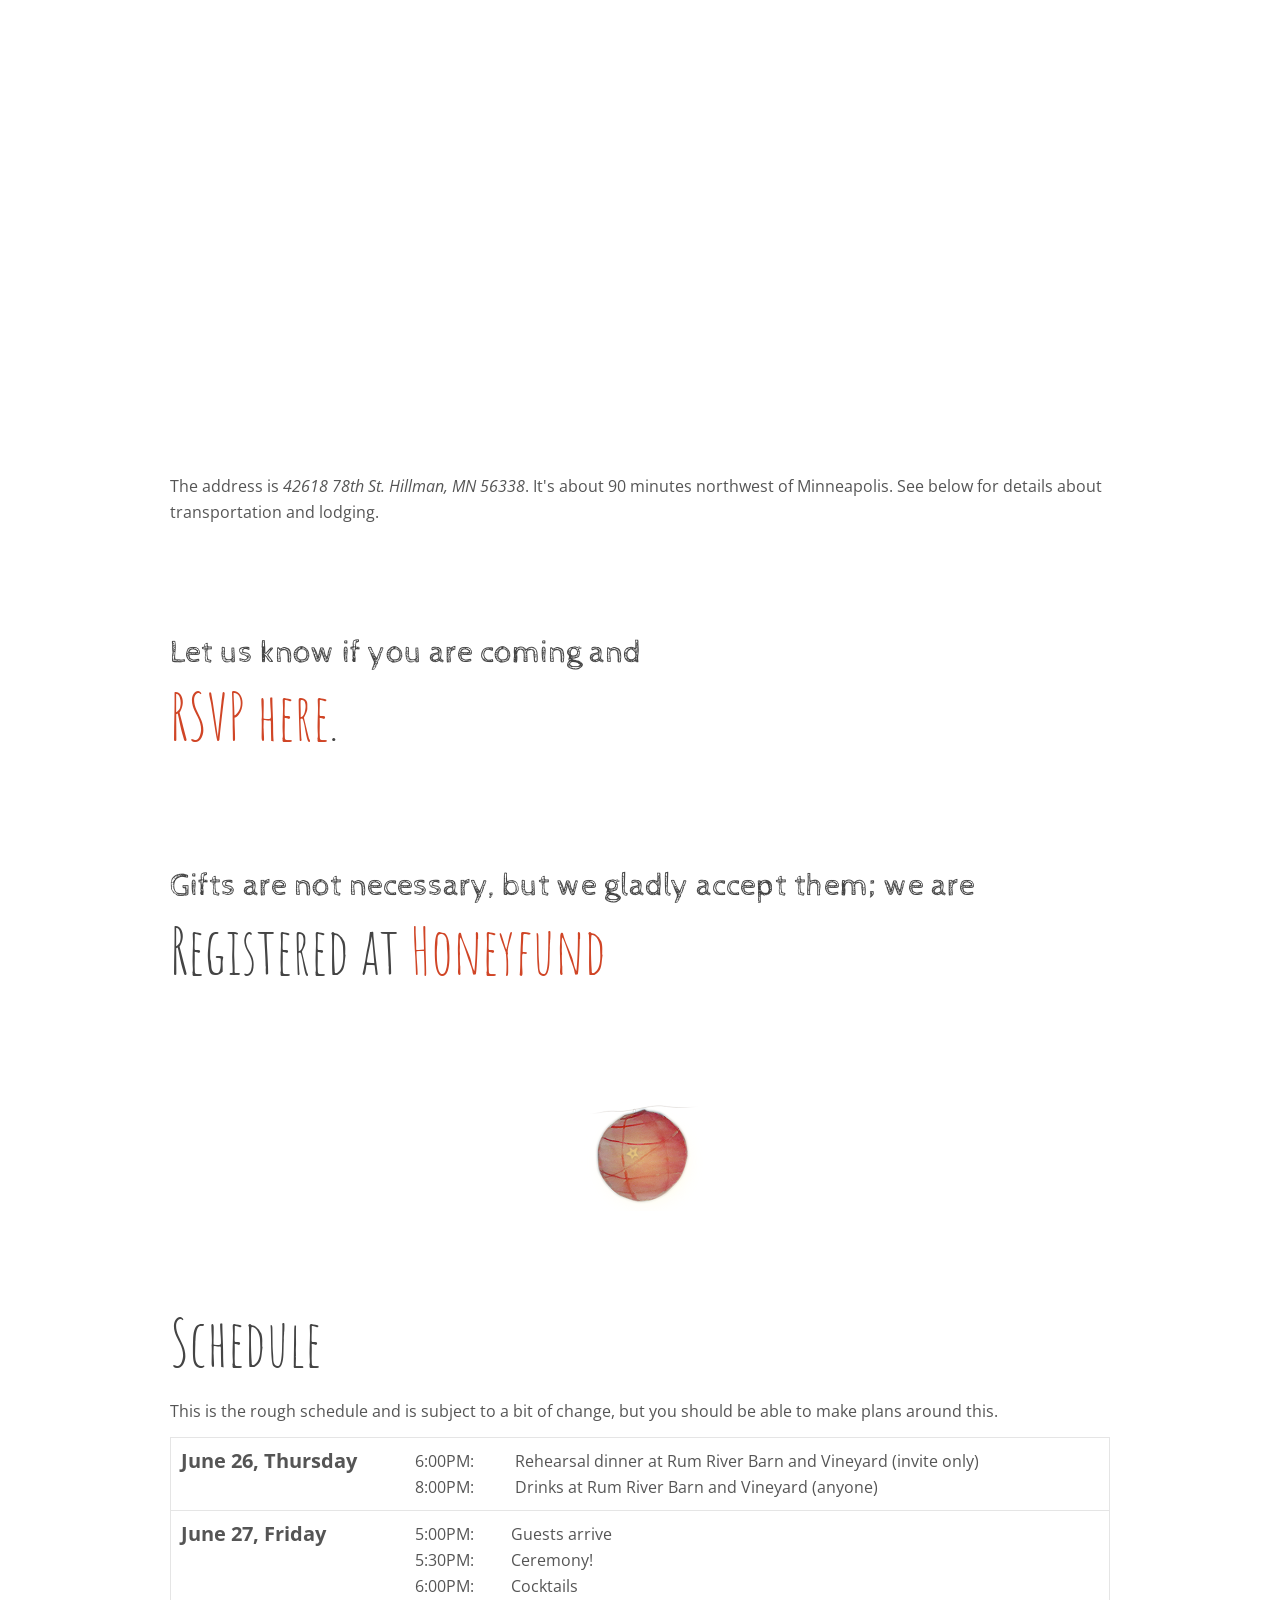
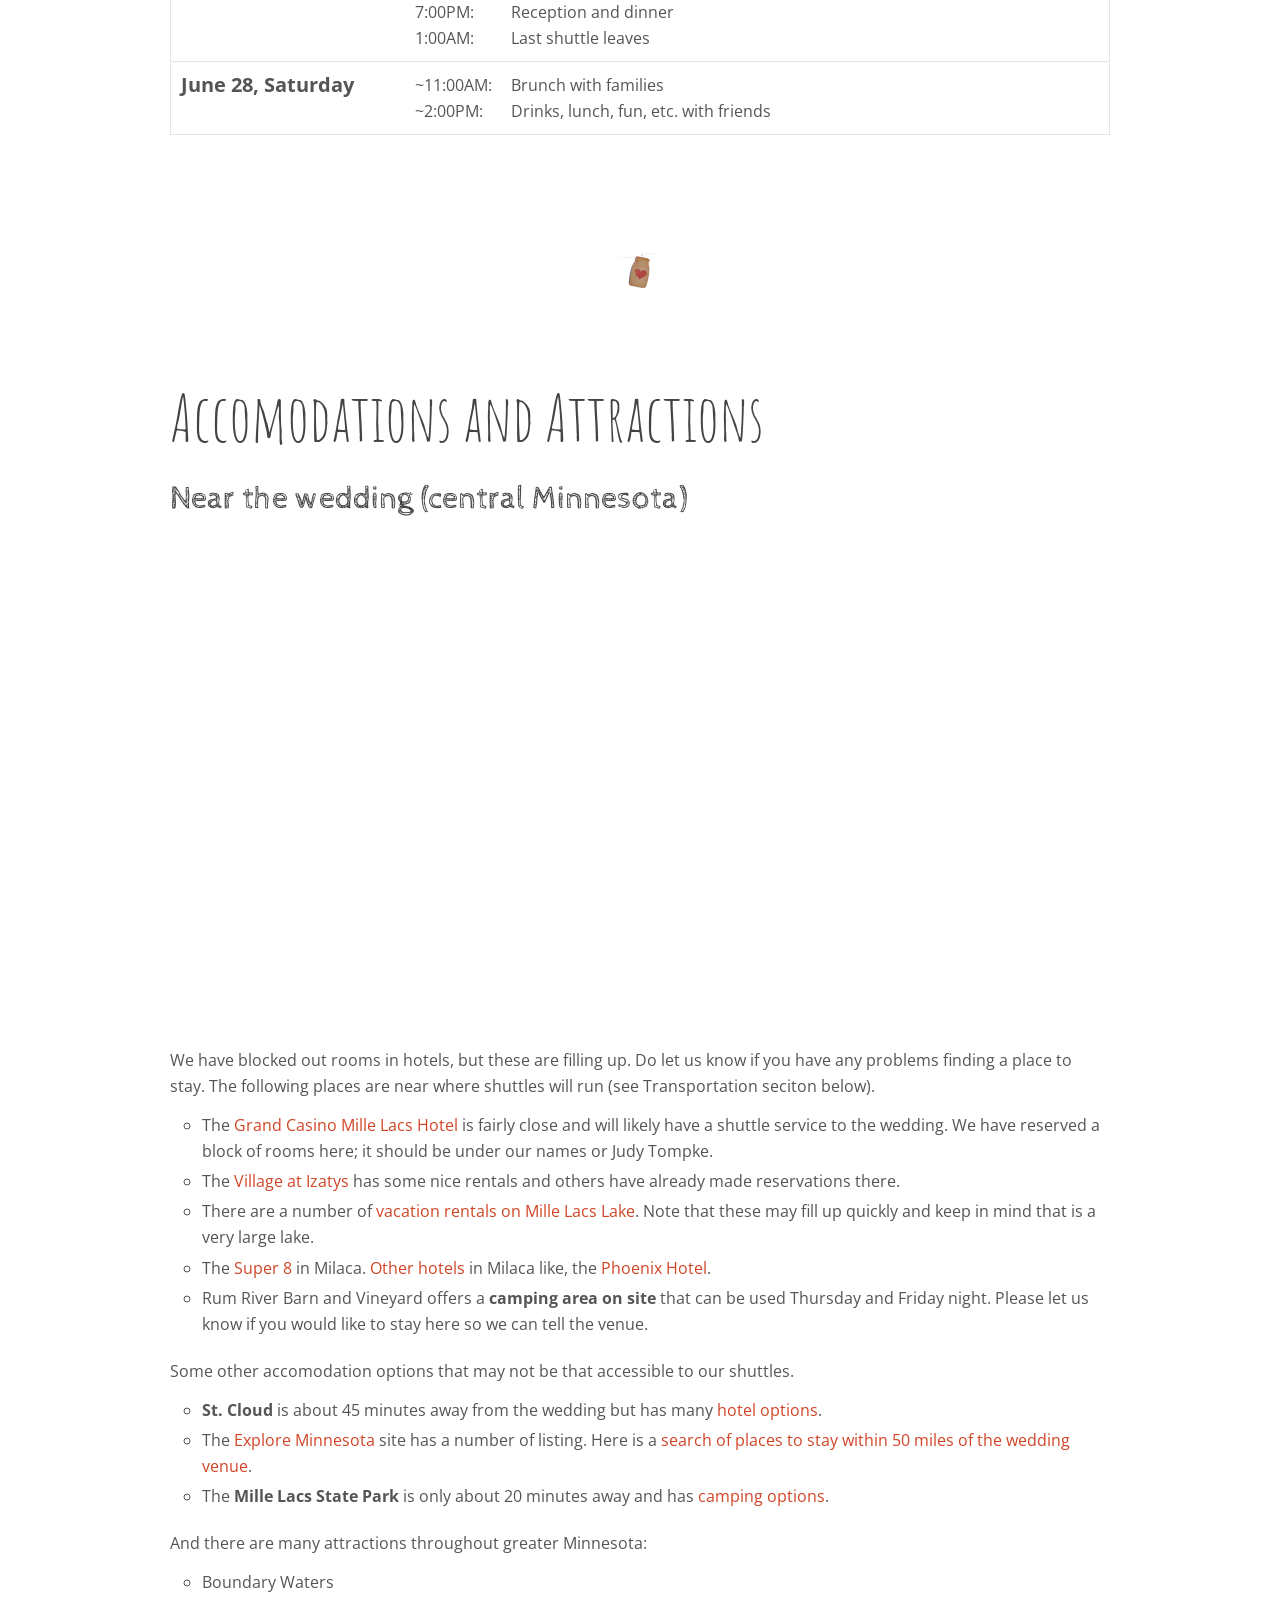
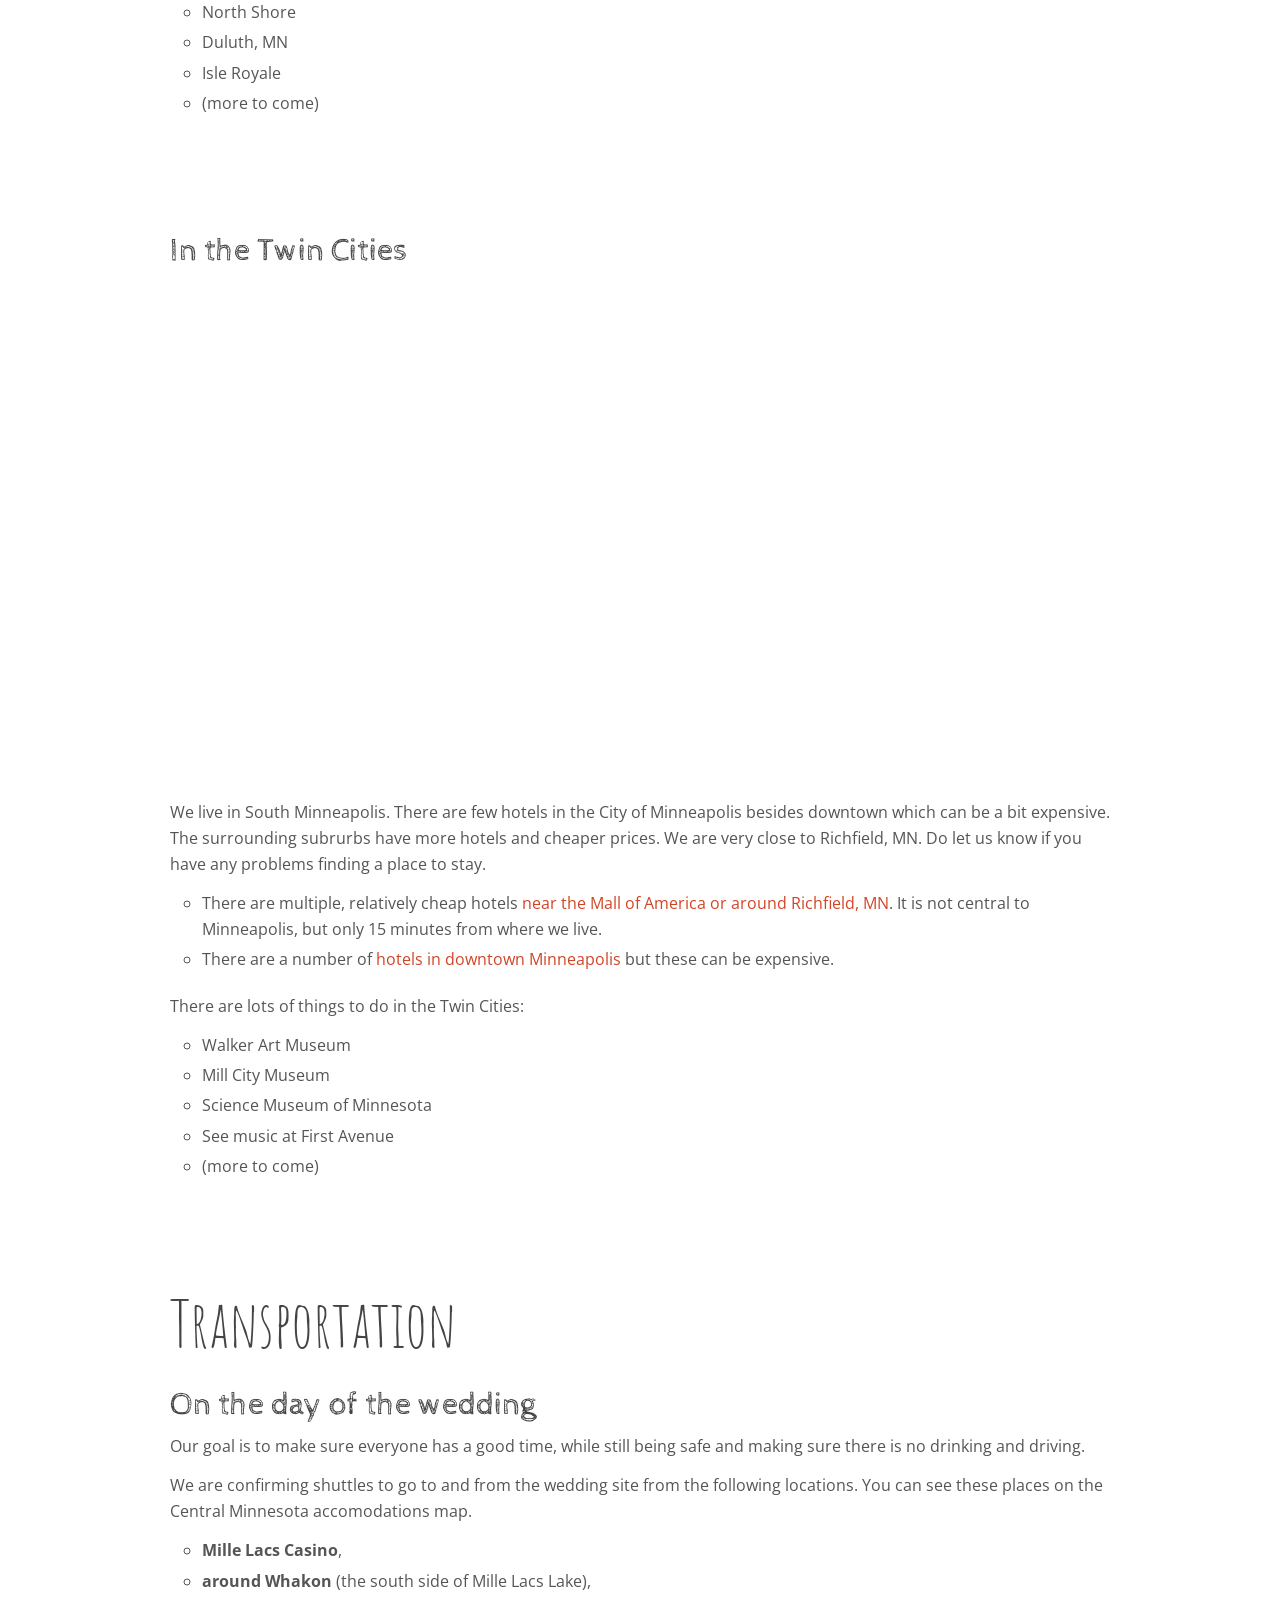
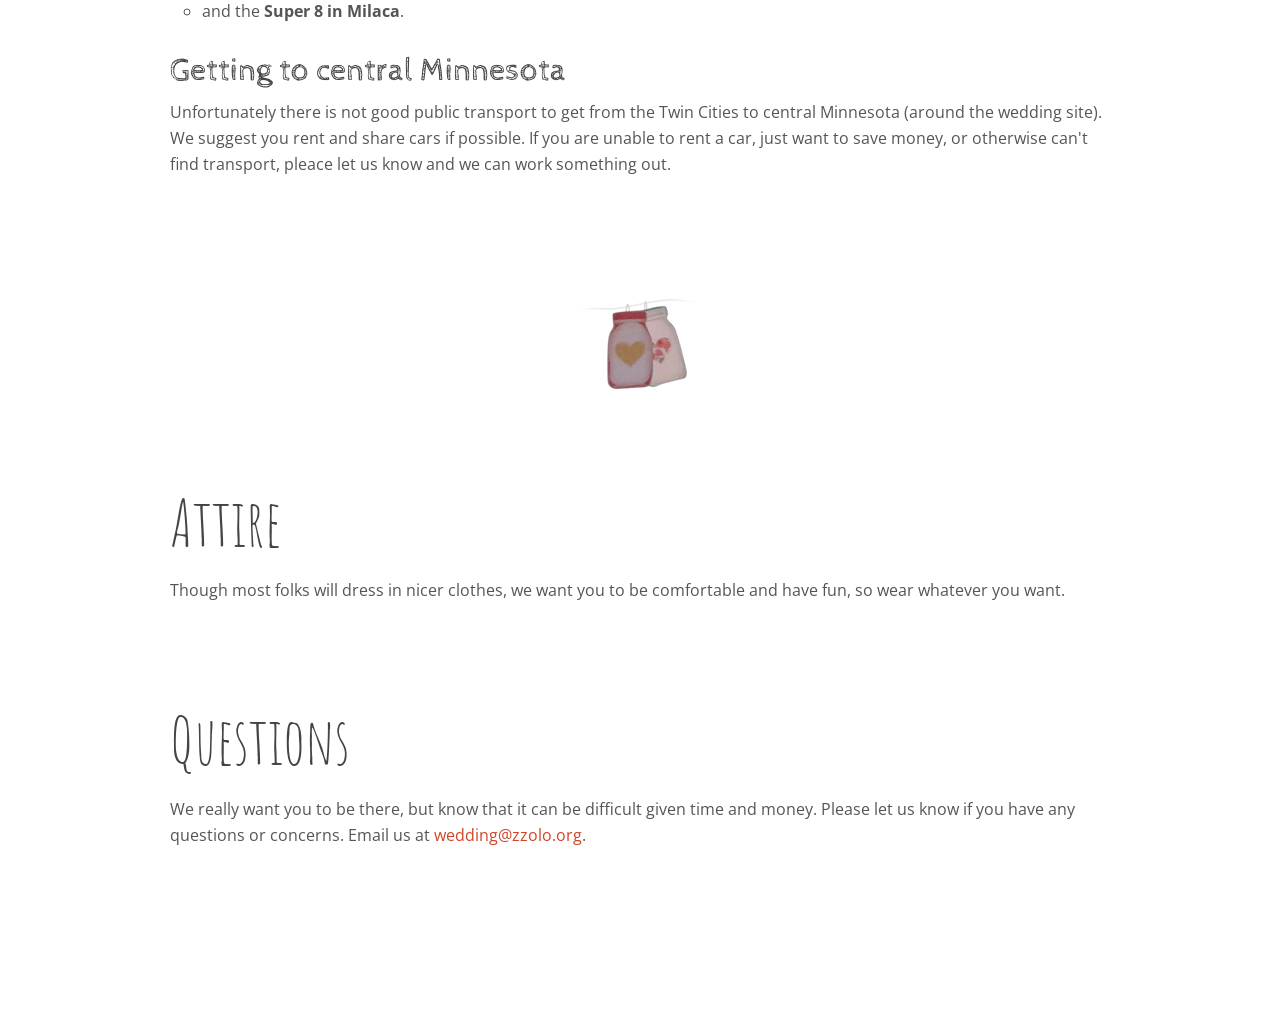
==== commit f2494ee6: "Updating content." ====
--- a/index-proxy.html
+++ b/index-proxy.html
@@ -30,7 +30,7 @@
   <div class="row">
     <div class="twelve columns">
       <div class="heading-container">
-        <h1 class="center"><a href="/">Hilary and Alan <br> are getting married!</a></h1>
+        <h1 class="center"><a href="/" target="_self">Hilary and Alan <br> are getting married!</a></h1>
         <h3>June 27, 2014</h3>
       </div>
     </div>
@@ -58,9 +58,7 @@
   <div class="row section-block">
     <div class="twelve columns">
       <h3>Let us know if you are coming and</h3>
-      <h2><a href="/rsvp.html" target="_blank">RSVP here</a>.</h2>
-
-      <!-- https://docs.google.com/forms/d/1PIz33pDH9eJ0CKepzGsclIt8GewDgcbVSinwCS25FdU/viewform -->
+      <h2><a href="/rsvp.html" target="_self">RSVP here</a>.</h2>
     </div>
   </div>
 
@@ -76,20 +74,33 @@
   <div class="row section-block">
     <div class="twelve columns">
       <h2>Schedule</h2>
+
+      <p>This is the rough schedule and is subject to a bit of change, but you should be able to make plans around this.</p>
 
       <table>
         <tbody>
           <tr>
             <td class="day">June 26, Thursday</td>
-            <td>Wedding party will be on site at Rum River Barn.</td>
+            <td>
+              <span class="schedule-time">6:00PM:</span> Rehearsal dinner at Rum River Barn and Vineyard (invite only) <br>
+              <span class="schedule-time">8:00PM:</span> Drinks at Rum River Barn and Vineyard (anyone)
+            </td>
           </tr>
           <tr>
             <td class="day">June 27, Friday</td>
-            <td>The wedding!  Ceremony starts at 5:30PM, please come early.  Reception is at 7PM.</td>
+            <td>
+              <span class="schedule-time">5:00PM:</span>Guests arrive <br>
+              <span class="schedule-time">5:30PM:</span>Ceremony! <br>
+              <span class="schedule-time">6:00PM:</span>Cocktails <br>
+              <span class="schedule-time">7:00PM:</span>Reception and dinner<br>
+              <span class="schedule-time">1:00AM:</span>Last shuttle leaves
           </tr>
           <tr>
             <td class="day">June 28, Saturday</td>
-            <td>We would like to see more of you, but have not set any definite plans yet.  This will probably (but not definitely) be near the wedding venue.</td>
+            <td>
+              <span class="schedule-time">~11:00AM:</span>Brunch with families <br>
+              <span class="schedule-time">~2:00PM:</span>Drinks, lunch, fun, etc. with friends
+            </td>
           </tr>
         </tbody>
       </table>
@@ -106,20 +117,22 @@
 
       <div id="mapExtras"></div>
 
-      <p>We are currently working on more details about this.  Do let us know if you have any problems finding a place to stay.</p>
+      <p>We have blocked out rooms in hotels, but these are filling up.  Do let us know if you have any problems finding a place to stay.  The following places are near where shuttles will run (see Transportation seciton below).</p>
 
       <ul>
         <li>The <a href="https://www.grandcasinomn.com/grand-casino-mille-lacs/where-to-stay/grand-casino-mille-lacs-hotel.aspx" target="_blank">Grand Casino Mille Lacs Hotel</a> is fairly close and will likely have a shuttle service to the wedding.  We have reserved a block of rooms here; it should be under our names or Judy Tompke.</a></li>
         <li>The <a href="http://www.thevillageatizatysresort.com/index.htm">Village at Izatys</a> has some nice rentals and others have already made reservations there.</li>
-        <li>The nearest town to the wedding is <strong>Milaca, MN</strong>.  There are a <a href="https://www.google.com/search?q=Hotels+Milaca%2C+MN" target="_blank">few hotels</a> in this area like the <a href="http://milacaphoenixhotel.com/">Phoenix Hotel</a> and the <a href="http://www.super8.com/hotels/minnesota/milaca/super-8-milaca/hotel-overview">Super 8</a>.</li>
+        <li>There are a number of <a href="https://www.google.com/search?q=house+rentals+mille+lacs+lake+mn" target-"_blank">vacation rentals on Mille Lacs Lake</a>.  Note that these may fill up quickly and keep in mind that is a very large lake.</li>
+        <li>The <a href="http://www.super8.com/hotels/minnesota/milaca/super-8-milaca/hotel-overview">Super 8</a> in Milaca.  <a href="https://www.google.com/search?q=Hotels+Milaca%2C+MN" target="_blank">Other hotels</a> in Milaca like, the <a href="http://milacaphoenixhotel.com/">Phoenix Hotel</a>.</li>
+        <li>Rum River Barn and Vineyard offers a <strong>camping area on site</strong> that can be used Thursday and Friday night.  Please let us know if you would like to stay here so we can tell the venue.</li>
+      </ul>
+
+      <p>Some other accomodation options that may not be that accessible to our shuttles.</p>
+
+      <ul>
         <li><strong>St. Cloud</strong> is about 45 minutes away from the wedding but has many <a href="https://www.google.com/search?q=Hotels+St.+Cloud%2C+MN" target="_blank">hotel options</a>.</li>
-        <li>There are a number of <a href="https://www.google.com/search?q=house+rentals+mille+lacs+lake+mn" target-"_blank">vacation rentals on Mille Lacs Lake</a>.  Note that these may fill up quickly and keep in mind that is a very large lake.</li>
         <li>The <a href="http://www.exploreminnesota.com/places-to-stay/index.aspx">Explore Minnesota</a> site has a number of listing.  Here is a <a href="http://www.exploreminnesota.com/places-to-stay/results/index.aspx?locationName=Hillman&locationType=City&radiusAndCity=true&radius=50&x=60&y=9&classifids=1&mustMatchAmens=true&pagesize=25&pageindex=0&paging=true">search of places to stay within 50 miles of the wedding venue</a>.
-        <li>Rum River Barn and Vineyard offers a <strong>camping area on site</strong> that can be used Thursday and Friday night.  Please let us know if you would like to stay here so we can tell the venue.</li>
         <li>The <strong>Mille Lacs State Park</strong> is only about 20 minutes away and has <a href="http://www.dnr.state.mn.us/state_parks/mille_lacs_kathio/camping.html" target="_blank">camping options</a>.</li>
-
-
-
       </ul>
 
       <p>And there are many attractions throughout greater Minnesota:</p>
@@ -167,7 +180,22 @@
   <div class="row section-block">
     <div class="twelve columns">
       <h2>Transportation</h2>
-      <p>We are currently working on these details; come back later for more.  We are hoping to provide transport to and from the wedding and possibly from the airport to the wedding area.  We definitely want you to have a good time (drink) and ensure you get to your destination safely.
+
+      <h3>On the day of the wedding</h3>
+
+      <p>Our goal is to make sure everyone has a good time, while still being safe and making sure there is no drinking and driving.</p>
+
+      <p>We are confirming shuttles to go to and from the wedding site from the following locations. You can see these places on the Central Minnesota accomodations map.</p>
+
+      <ul>
+        <li><strong>Mille Lacs Casino</strong>,</li>
+        <li><strong>around Whakon</strong> (the south side of Mille Lacs Lake),</li>
+        <li>and the <strong>Super 8 in Milaca</strong>.</li>
+      </ul>
+
+      <h3>Getting to central Minnesota</h3>
+
+      <p>Unfortunately there is not good public transport to get from the Twin Cities to central Minnesota (around the wedding site).  We suggest you rent and share cars if possible.  If you are unable to rent a car, just want to save money, or otherwise can't find transport, pleace let us know and we can work something out.</p>
     </div>
   </div>
 
--- a/styles/main.css
+++ b/styles/main.css
@@ -128,6 +128,11 @@
   padding-bottom: 1em;
 }
 
+.schedule-time {
+  display: inline-block;
+  min-width: 6em;
+}
+
 
 
 .save-the-date h1 {
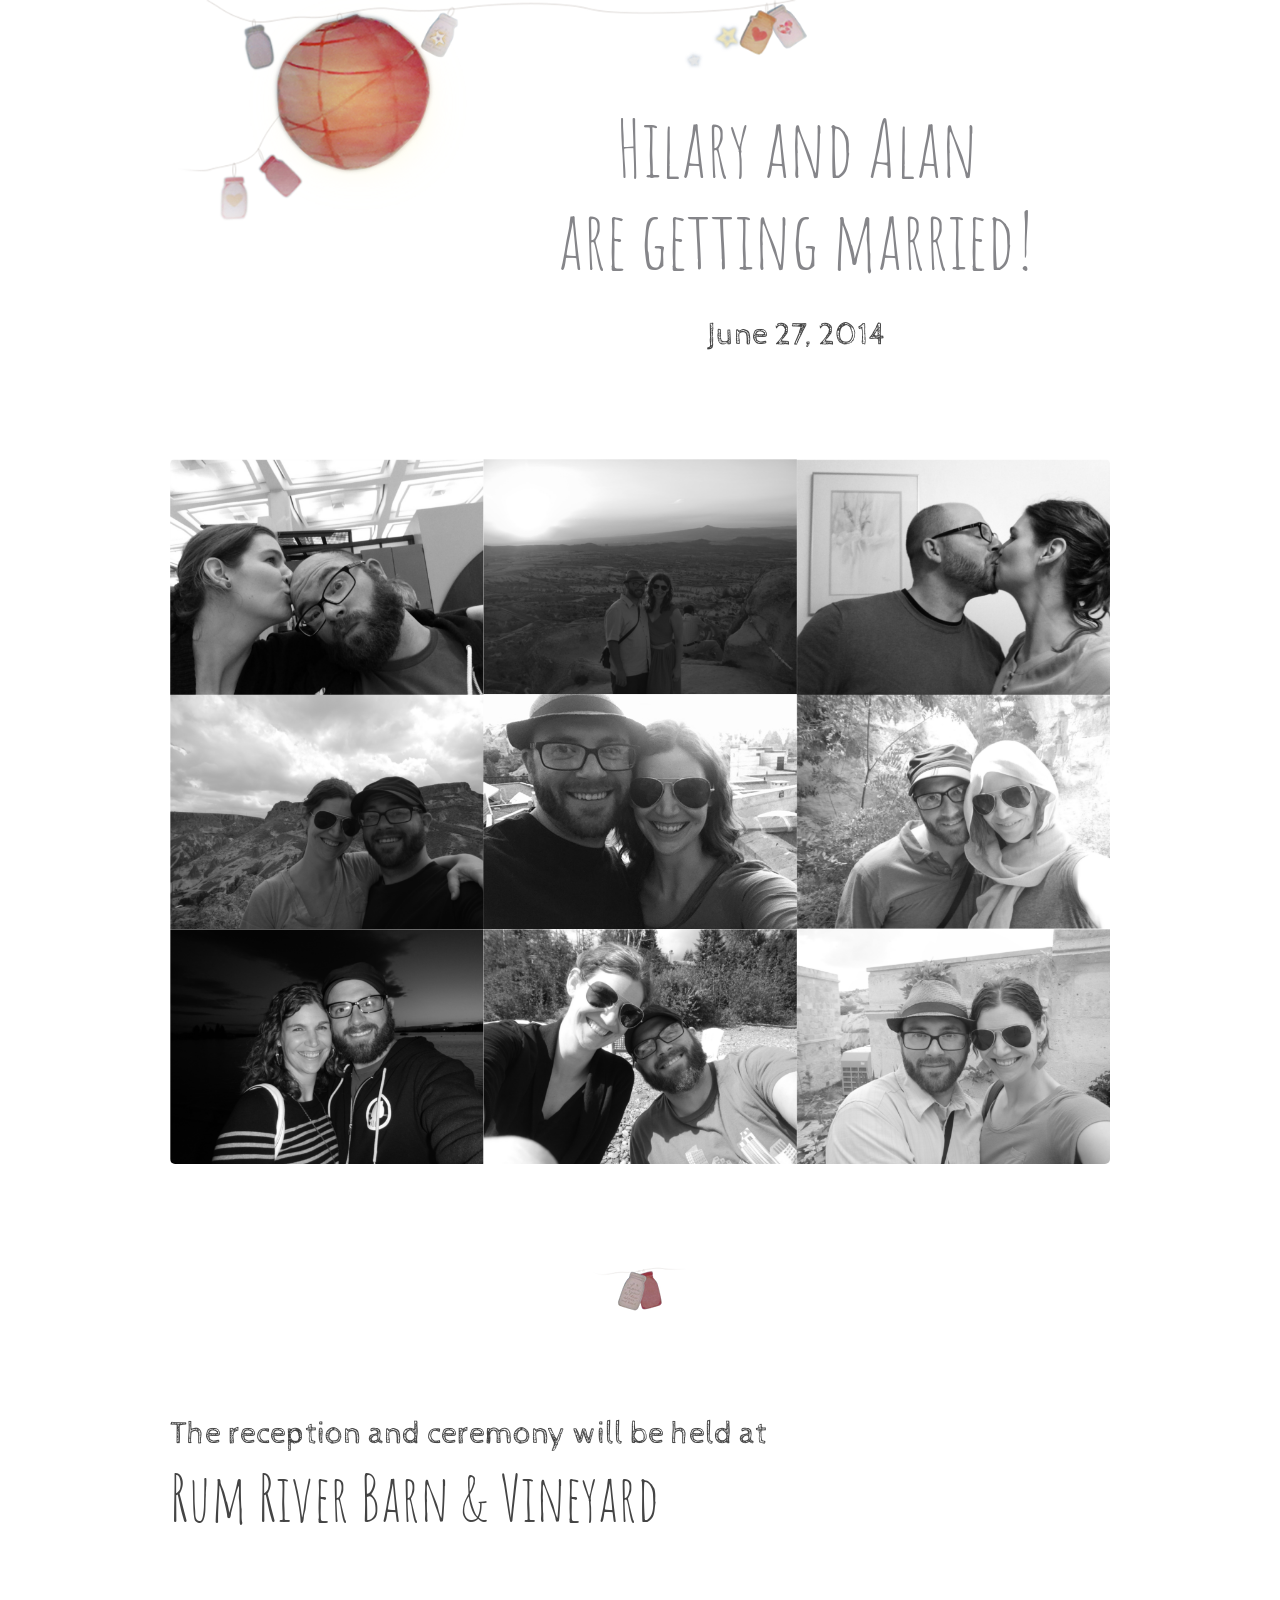
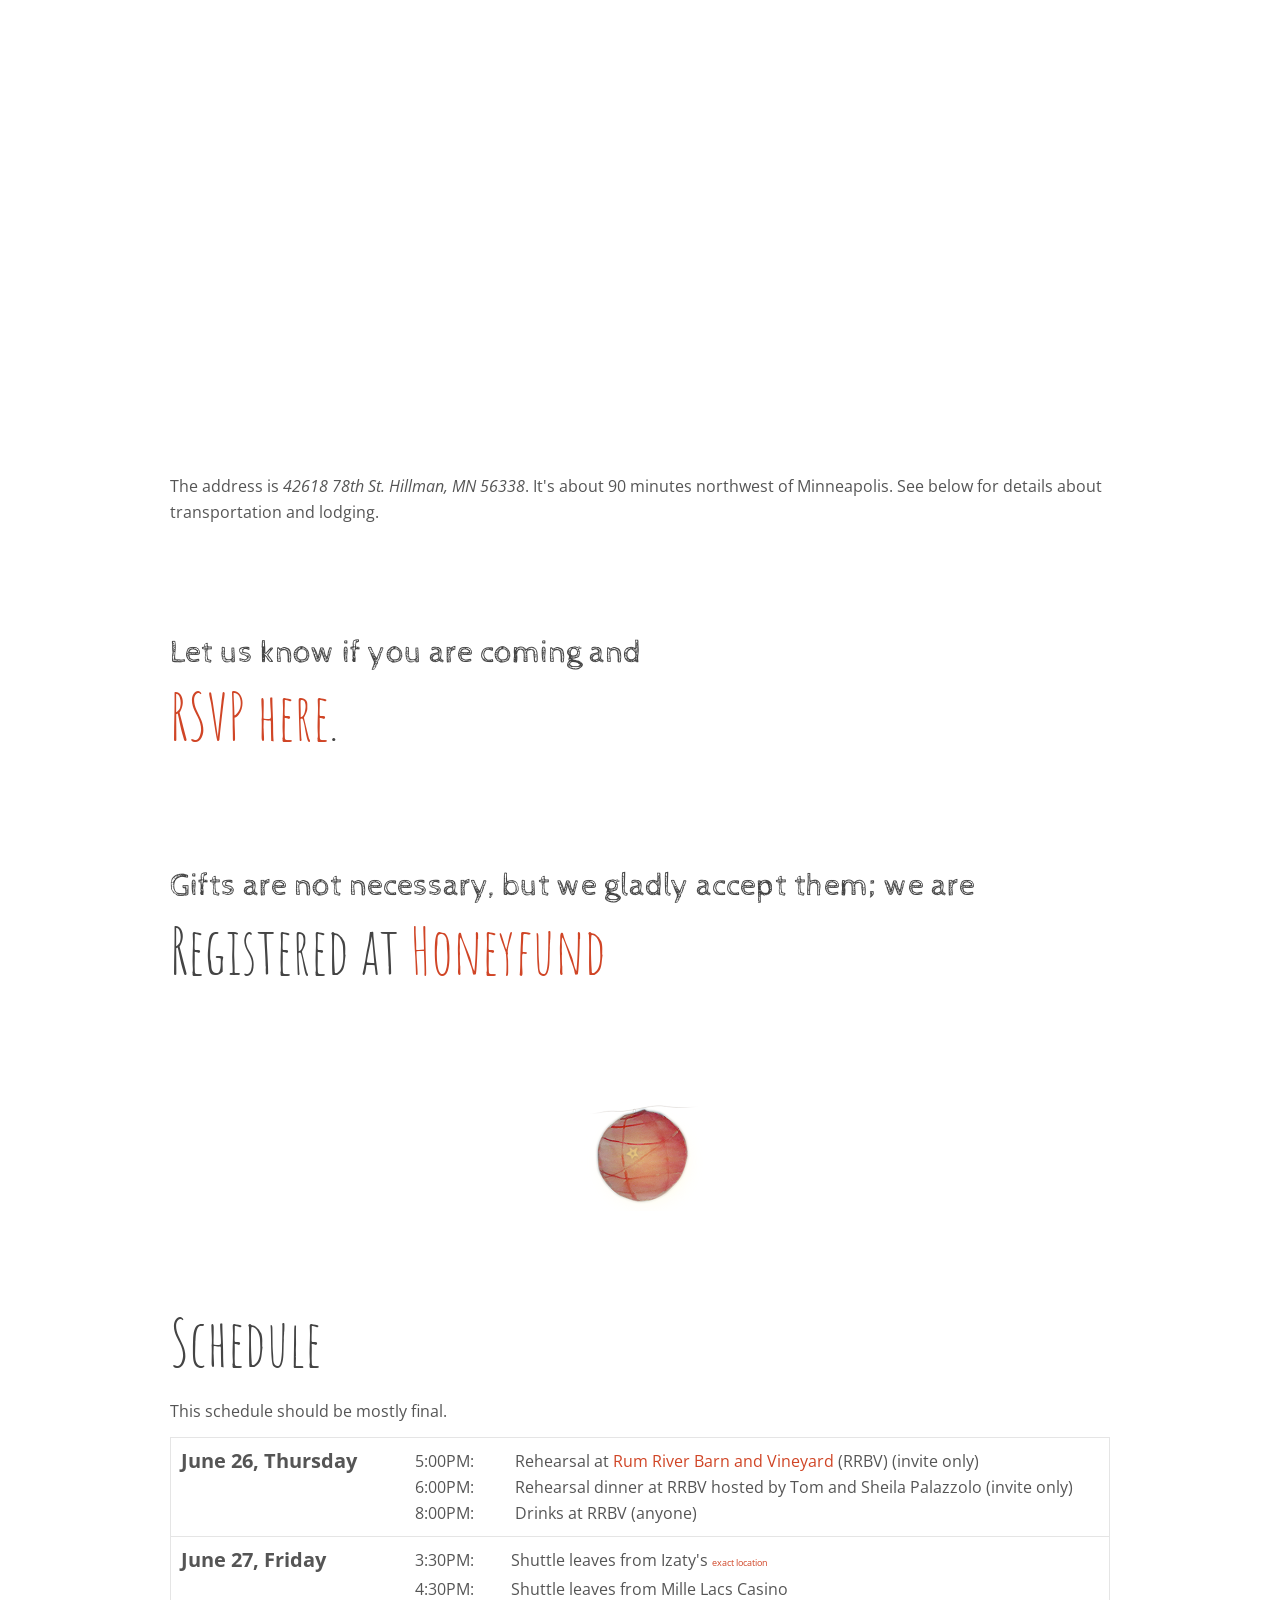
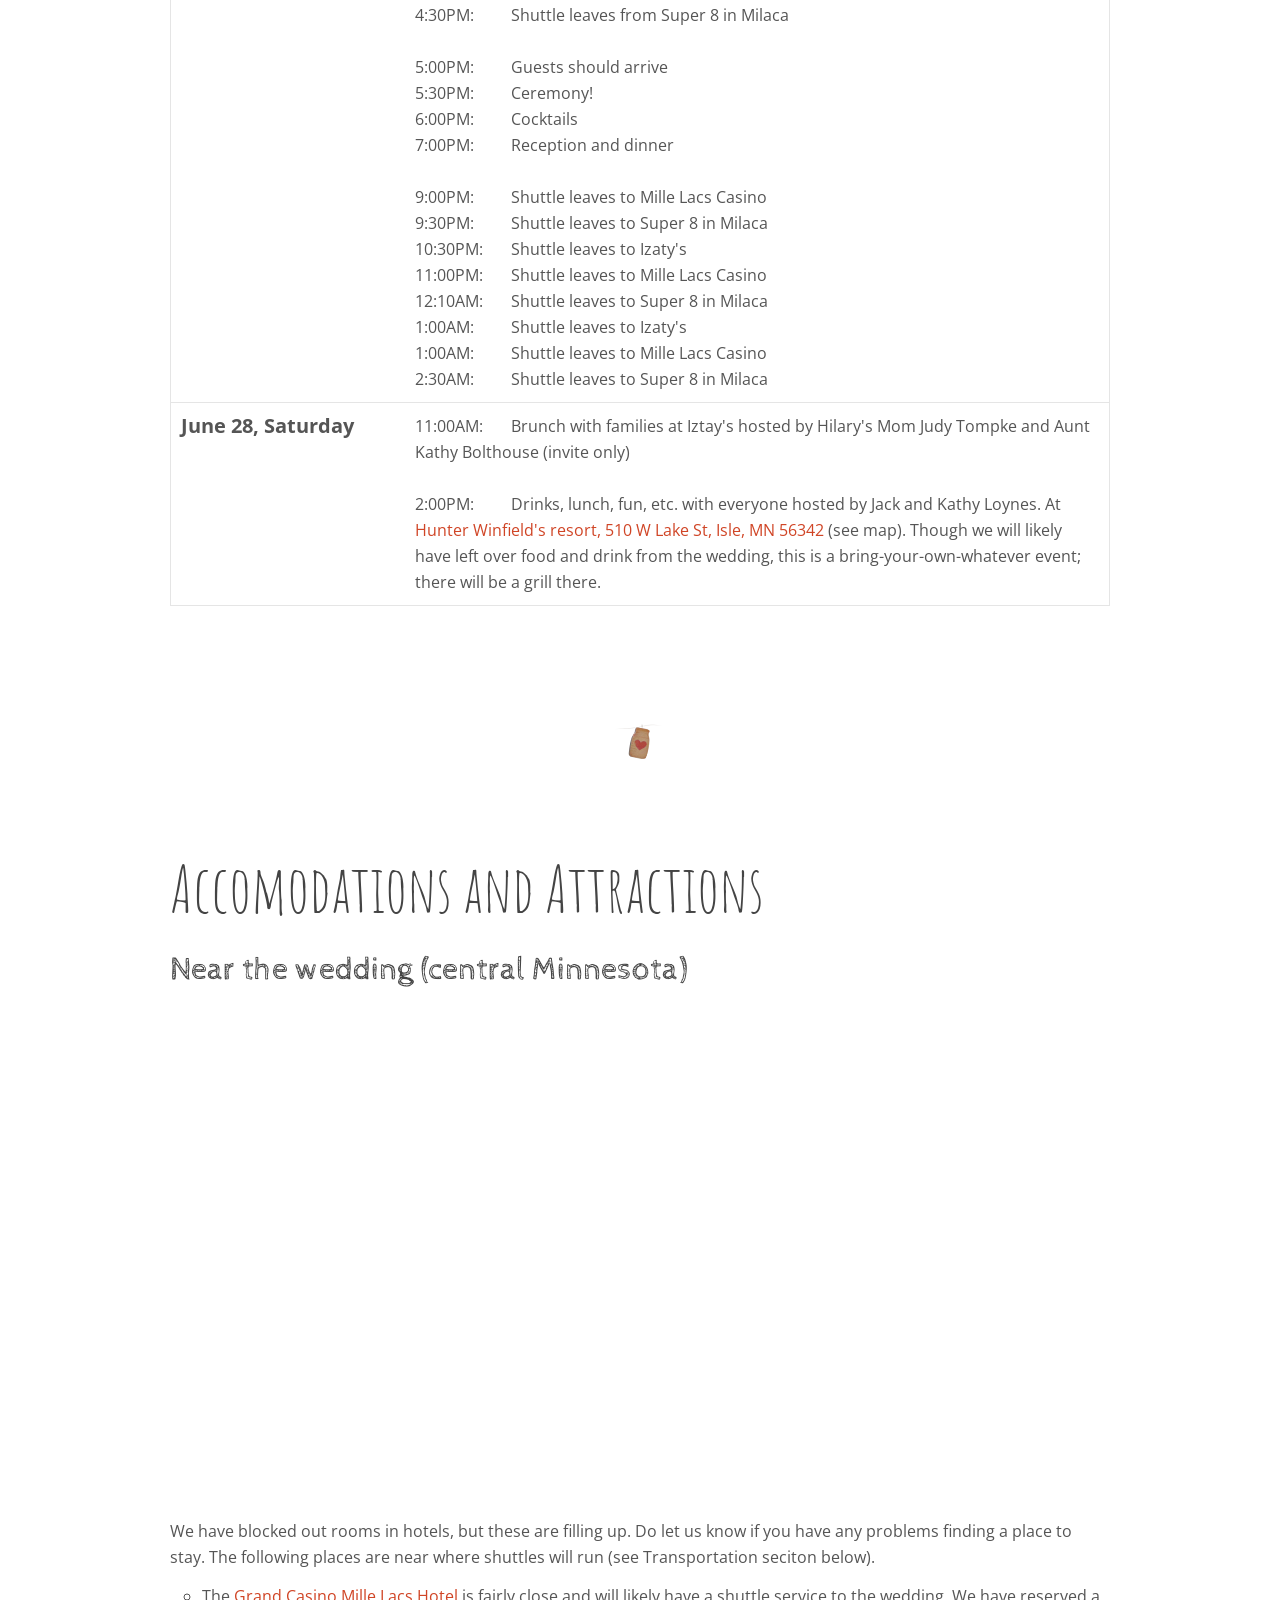
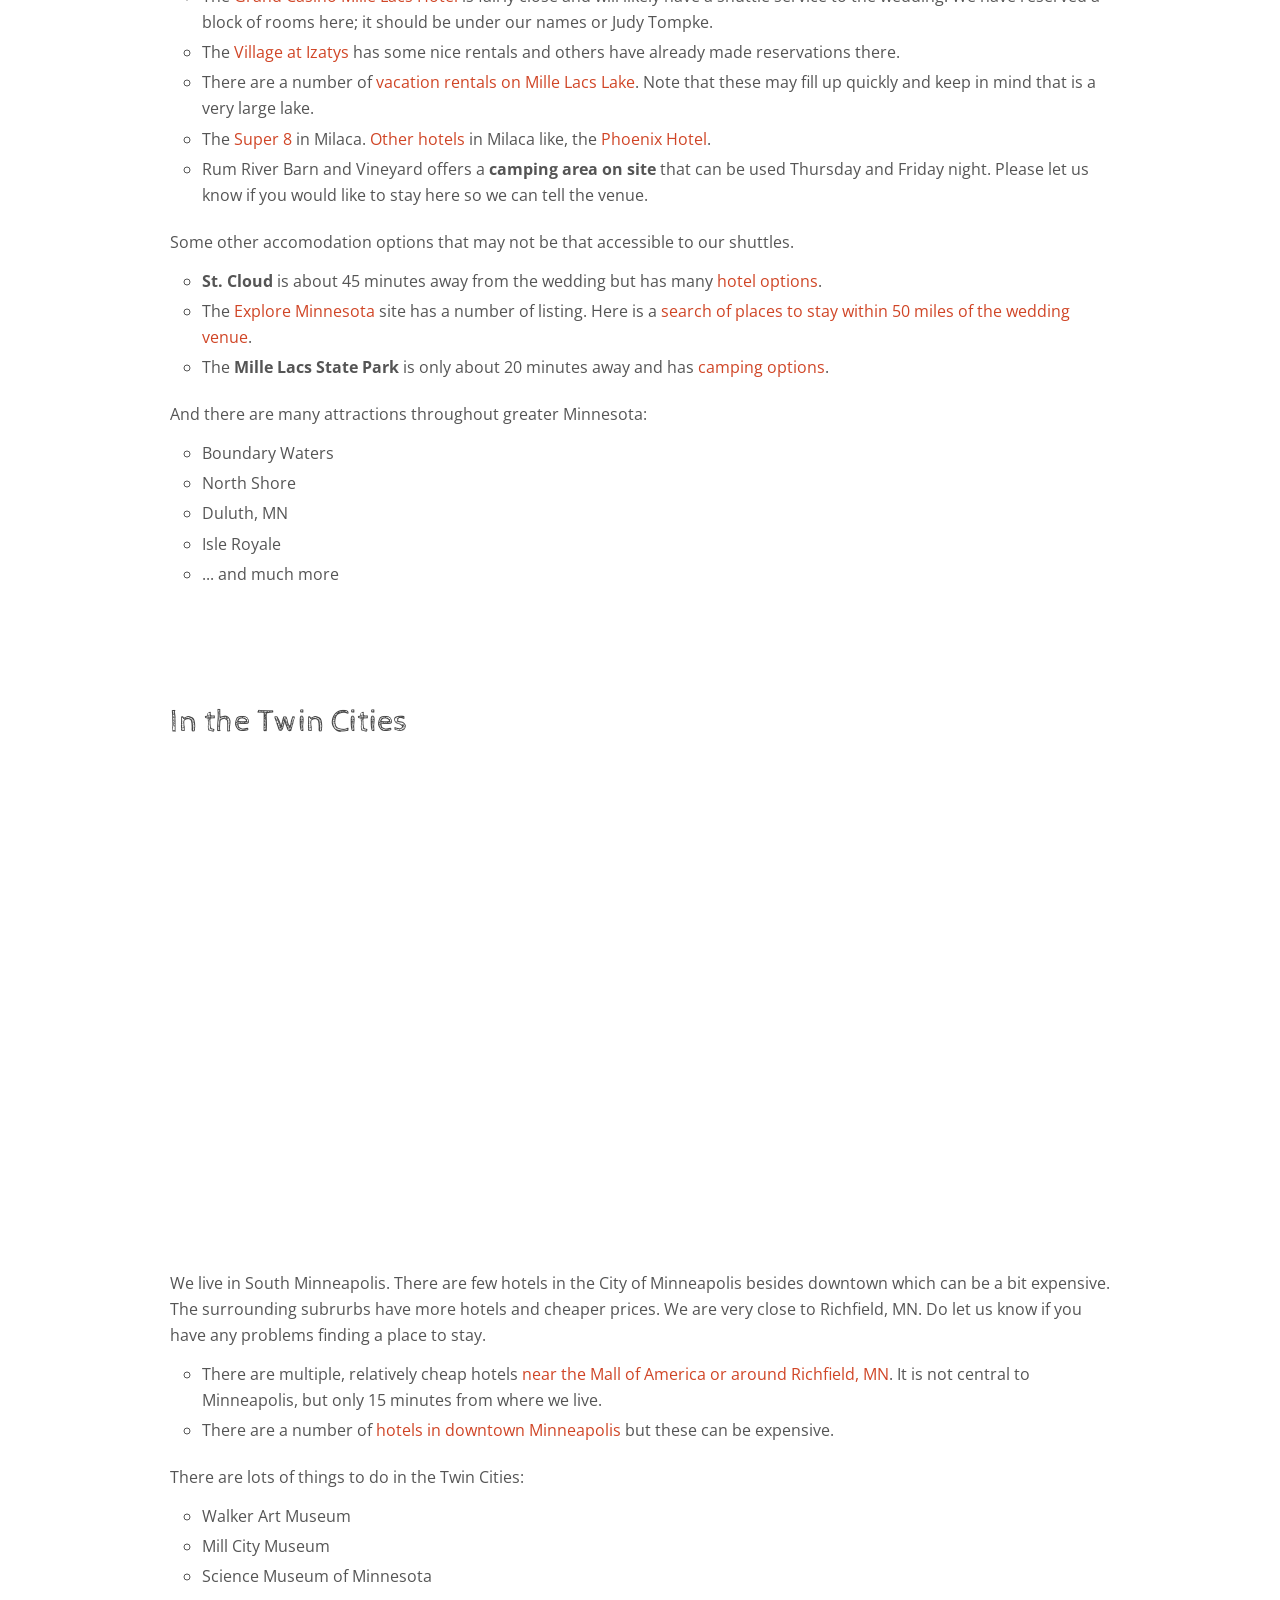
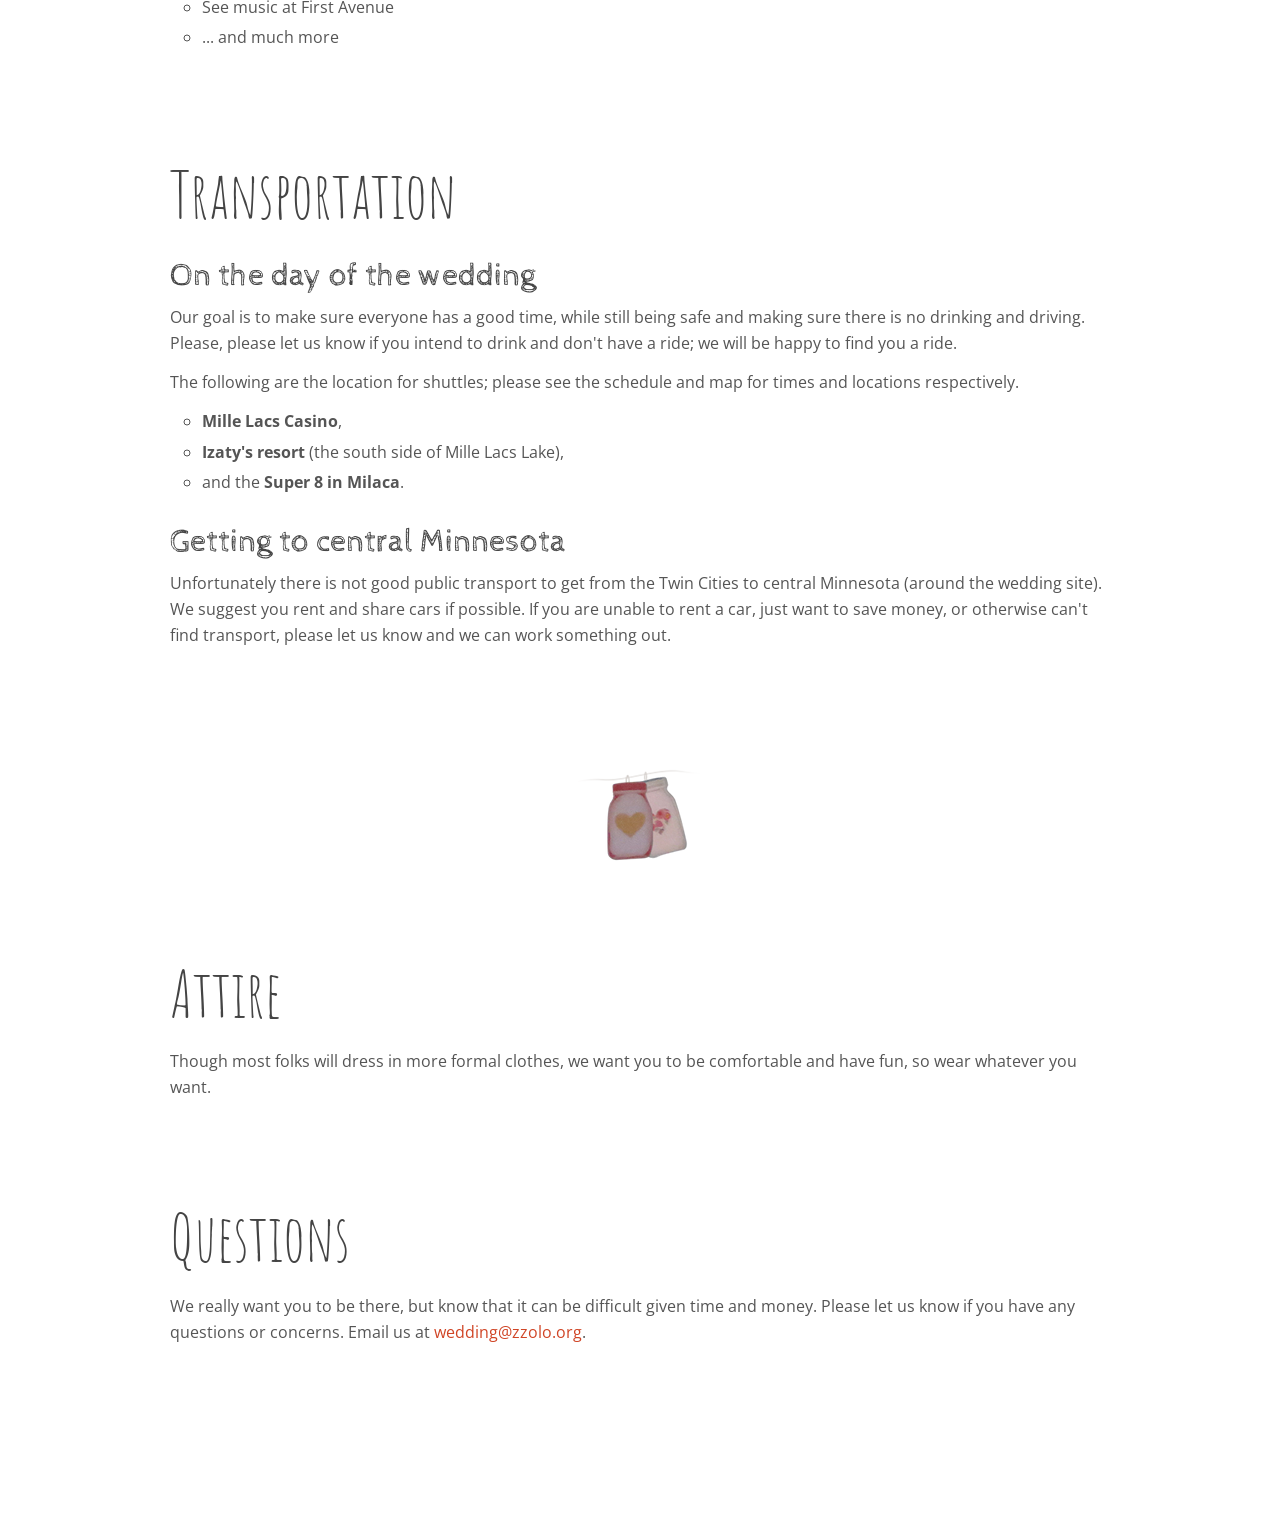
==== commit 147f90d8: "Some final updates." ====
--- a/index-proxy.html
+++ b/index-proxy.html
@@ -75,31 +75,44 @@
     <div class="twelve columns">
       <h2>Schedule</h2>
 
-      <p>This is the rough schedule and is subject to a bit of change, but you should be able to make plans around this.</p>
+      <p>This schedule should be mostly final.</p>
 
       <table>
         <tbody>
           <tr>
             <td class="day">June 26, Thursday</td>
             <td>
-              <span class="schedule-time">6:00PM:</span> Rehearsal dinner at Rum River Barn and Vineyard (invite only) <br>
-              <span class="schedule-time">8:00PM:</span> Drinks at Rum River Barn and Vineyard (anyone)
+              <span class="schedule-time">5:00PM:</span> Rehearsal at <a href="https://www.google.com/maps/place/Rum+River+Barn+and+Vineyard/@45.873603,-93.775293,15z/data=!4m2!3m1!1s0x52b3f37a50b27423:0x631062fa75233fd2" target="_blank">Rum River Barn and Vineyard</a> (RRBV) (invite only) <br>
+              <span class="schedule-time">6:00PM:</span> Rehearsal dinner at RRBV hosted by Tom and Sheila Palazzolo (invite only) <br>
+              <span class="schedule-time">8:00PM:</span> Drinks at RRBV (anyone)
             </td>
           </tr>
           <tr>
             <td class="day">June 27, Friday</td>
             <td>
-              <span class="schedule-time">5:00PM:</span>Guests arrive <br>
+              <span class="schedule-time">3:30PM:</span>Shuttle leaves from Izaty's <small><a href="https://www.google.com/maps/place/46%C2%B008'01.7%22N+93%C2%B035'03.8%22W/@46.1338054,-93.584378,645m/data=!3m1!1e3!4m2!3m1!1s0x0:0x0" target="_blank">exact location</a></small><br>
+              <span class="schedule-time">4:30PM:</span>Shuttle leaves from Mille Lacs Casino <br>
+              <span class="schedule-time">4:30PM:</span>Shuttle leaves from Super 8 in Milaca <br>
+              <br>
+              <span class="schedule-time">5:00PM:</span>Guests should arrive <br>
               <span class="schedule-time">5:30PM:</span>Ceremony! <br>
               <span class="schedule-time">6:00PM:</span>Cocktails <br>
               <span class="schedule-time">7:00PM:</span>Reception and dinner<br>
-              <span class="schedule-time">1:00AM:</span>Last shuttle leaves
+              <br>
+              <span class="schedule-time">9:00PM:</span>Shuttle leaves to Mille Lacs Casino <br>
+              <span class="schedule-time">9:30PM:</span>Shuttle leaves to Super 8 in Milaca <br>
+              <span class="schedule-time">10:30PM:</span>Shuttle leaves to Izaty's <br>
+              <span class="schedule-time">11:00PM:</span>Shuttle leaves to Mille Lacs Casino <br>
+              <span class="schedule-time">12:10AM:</span>Shuttle leaves to Super 8 in Milaca <br>
+              <span class="schedule-time">1:00AM:</span>Shuttle leaves to Izaty's <br>
+              <span class="schedule-time">1:00AM:</span>Shuttle leaves to Mille Lacs Casino <br>
+              <span class="schedule-time">2:30AM:</span>Shuttle leaves to Super 8 in Milaca <br>
           </tr>
           <tr>
             <td class="day">June 28, Saturday</td>
             <td>
-              <span class="schedule-time">~11:00AM:</span>Brunch with families <br>
-              <span class="schedule-time">~2:00PM:</span>Drinks, lunch, fun, etc. with friends
+              <span class="schedule-time">11:00AM:</span>Brunch with families at Iztay's hosted by Hilary's Mom Judy Tompke and Aunt Kathy Bolthouse (invite only)<br> <br>
+              <span class="schedule-time">2:00PM:</span>Drinks, lunch, fun, etc. with everyone hosted by Jack and Kathy Loynes.  At <a href="https://www.google.com/maps/place/510+W+Lake+St/@46.1390055,-93.4691396,17z/data=!3m1!4b1!4m2!3m1!1s0x52b3d8b83f263a15:0xd12214e4d4cfb916" target="_blank">Hunter Winfield's resort, 510 W Lake St, Isle, MN 56342</a> (see map).  Though we will likely have left over food and drink from the wedding, this is a bring-your-own-whatever event; there will be a grill there.
             </td>
           </tr>
         </tbody>
@@ -142,7 +155,7 @@
         <li>North Shore</li>
         <li>Duluth, MN</li>
         <li>Isle Royale</li>
-        <li>(more to come)</li>
+        <li>... and much more</li>
       </ul>
 
     </div>
@@ -171,7 +184,7 @@
         <li>Mill City Museum</li>
         <li>Science Museum of Minnesota</li>
         <li>See music at First Avenue</li>
-        <li>(more to come)</li>
+        <li>... and much more</li>
       </ul>
 
     </div>
@@ -183,19 +196,19 @@
 
       <h3>On the day of the wedding</h3>
 
-      <p>Our goal is to make sure everyone has a good time, while still being safe and making sure there is no drinking and driving.</p>
-
-      <p>We are confirming shuttles to go to and from the wedding site from the following locations. You can see these places on the Central Minnesota accomodations map.</p>
+      <p>Our goal is to make sure everyone has a good time, while still being safe and making sure there is no drinking and driving.  Please, please let us know if you intend to drink and don't have a ride; we will be happy to find you a ride.</p>
+
+      <p>The following are the location for shuttles; please see the schedule and map for times and locations respectively.</p>
 
       <ul>
         <li><strong>Mille Lacs Casino</strong>,</li>
-        <li><strong>around Whakon</strong> (the south side of Mille Lacs Lake),</li>
+        <li><strong>Izaty's resort</strong> (the south side of Mille Lacs Lake),</li>
         <li>and the <strong>Super 8 in Milaca</strong>.</li>
       </ul>
 
       <h3>Getting to central Minnesota</h3>
 
-      <p>Unfortunately there is not good public transport to get from the Twin Cities to central Minnesota (around the wedding site).  We suggest you rent and share cars if possible.  If you are unable to rent a car, just want to save money, or otherwise can't find transport, pleace let us know and we can work something out.</p>
+      <p>Unfortunately there is not good public transport to get from the Twin Cities to central Minnesota (around the wedding site).  We suggest you rent and share cars if possible.  If you are unable to rent a car, just want to save money, or otherwise can't find transport, please let us know and we can work something out.</p>
     </div>
   </div>
 
@@ -205,7 +218,7 @@
   <div class="row section-block">
     <div class="twelve columns">
       <h2>Attire</h2>
-      <p>Though most folks will dress in nicer clothes, we want you to be comfortable and have fun, so wear whatever you want.</p>
+      <p>Though most folks will dress in more formal clothes, we want you to be comfortable and have fun, so wear whatever you want.</p>
     </div>
   </div>
 
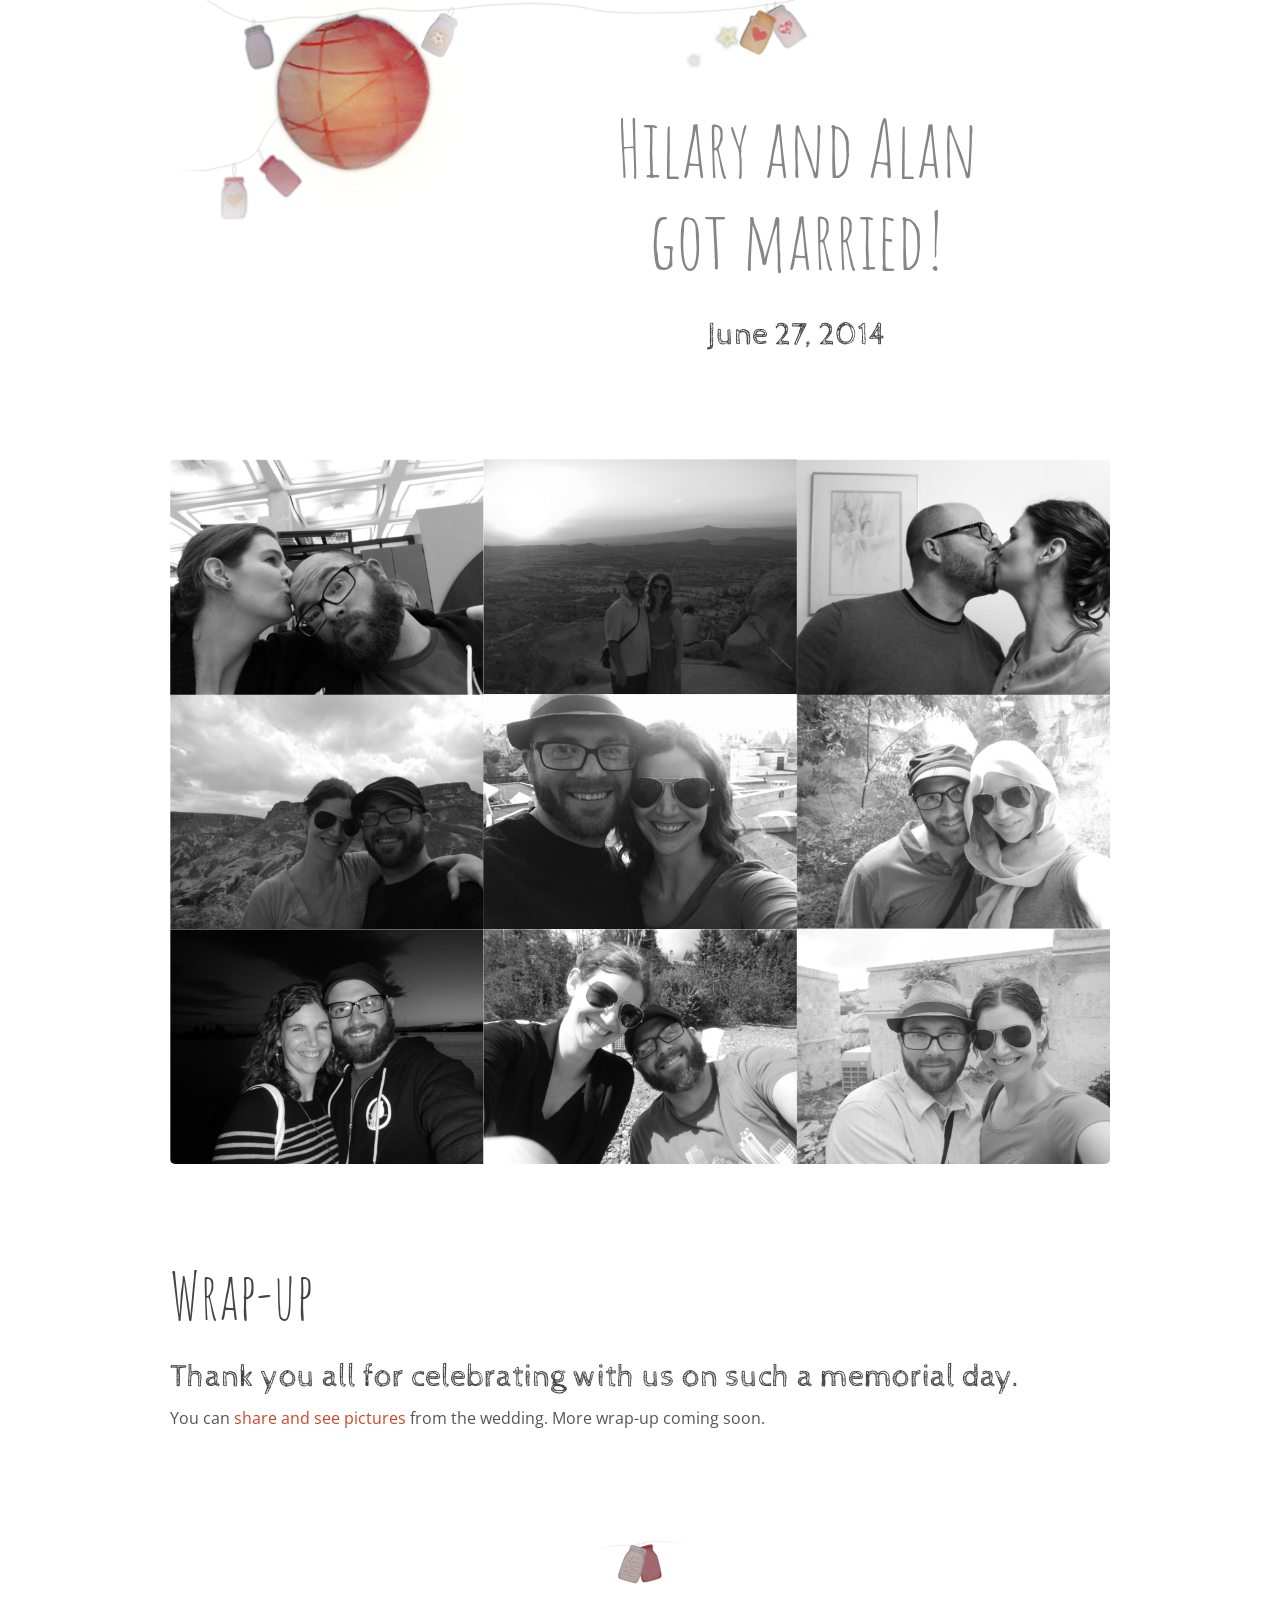
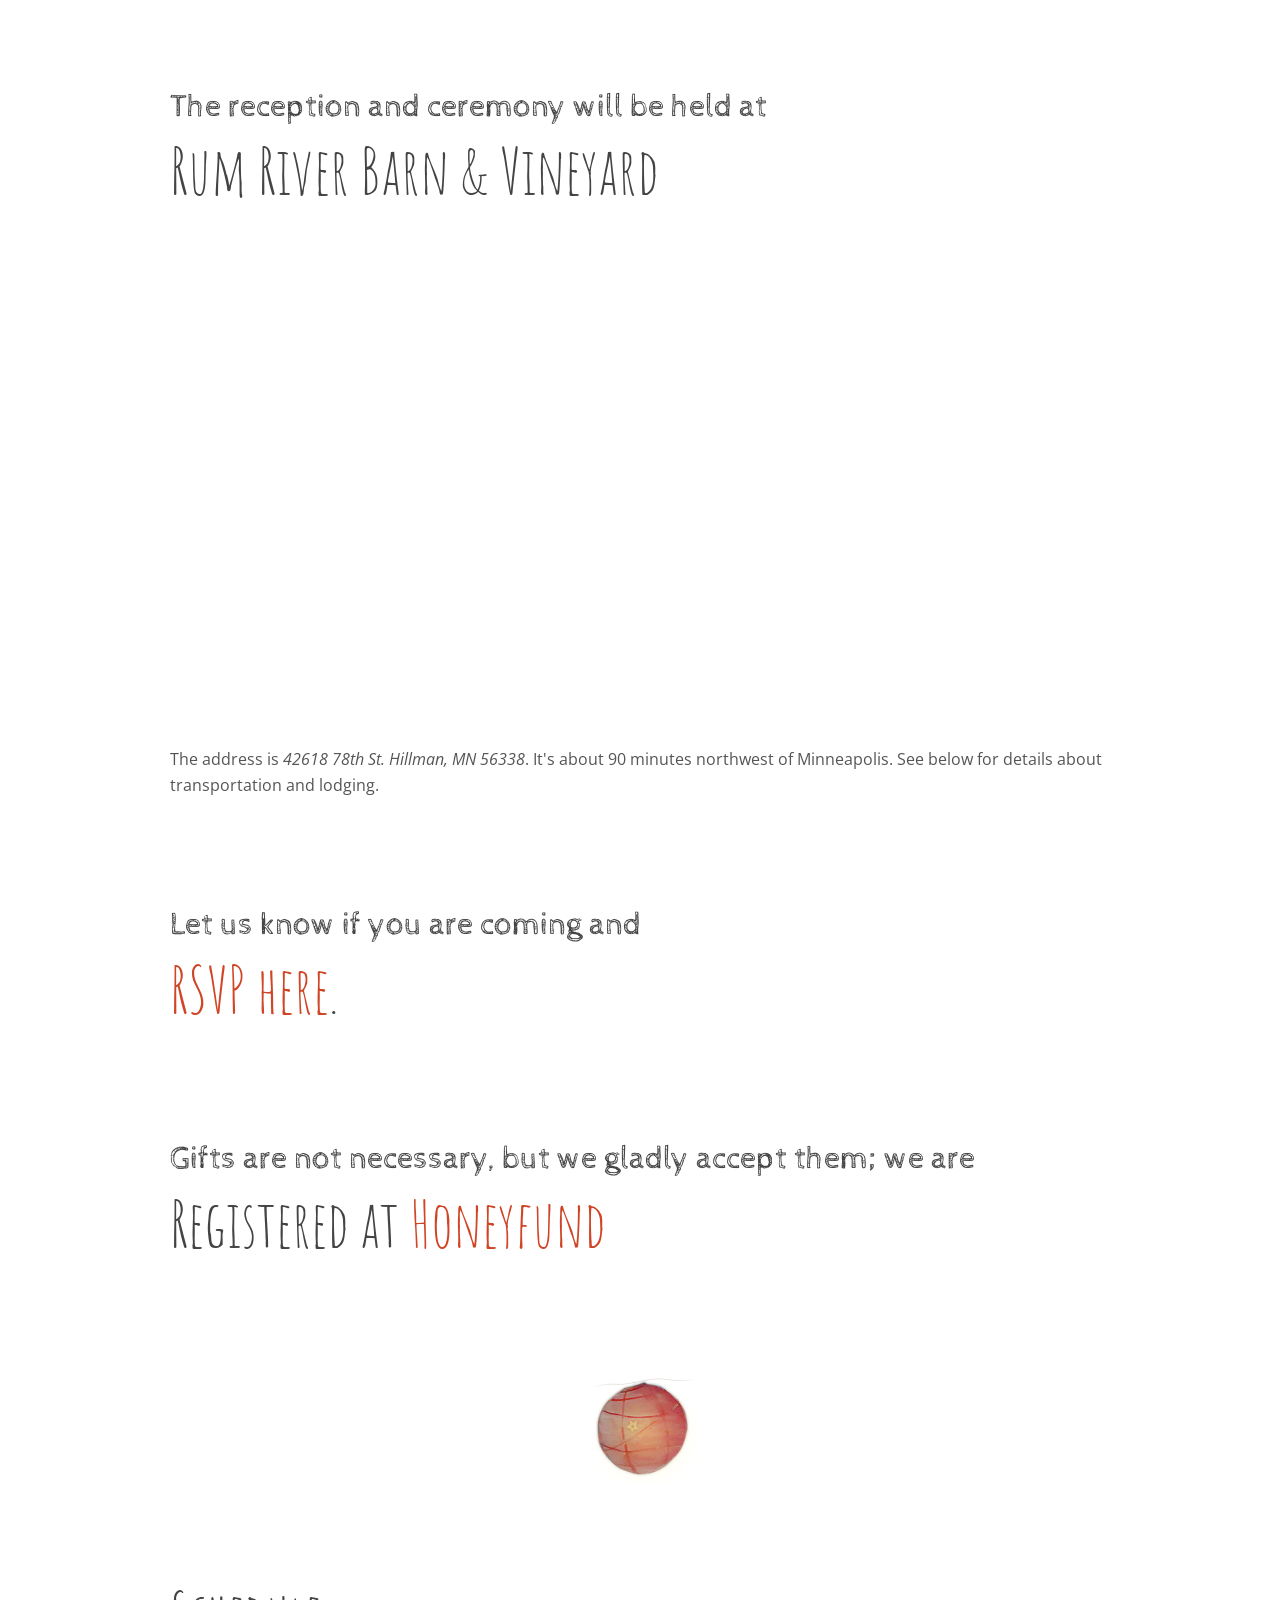
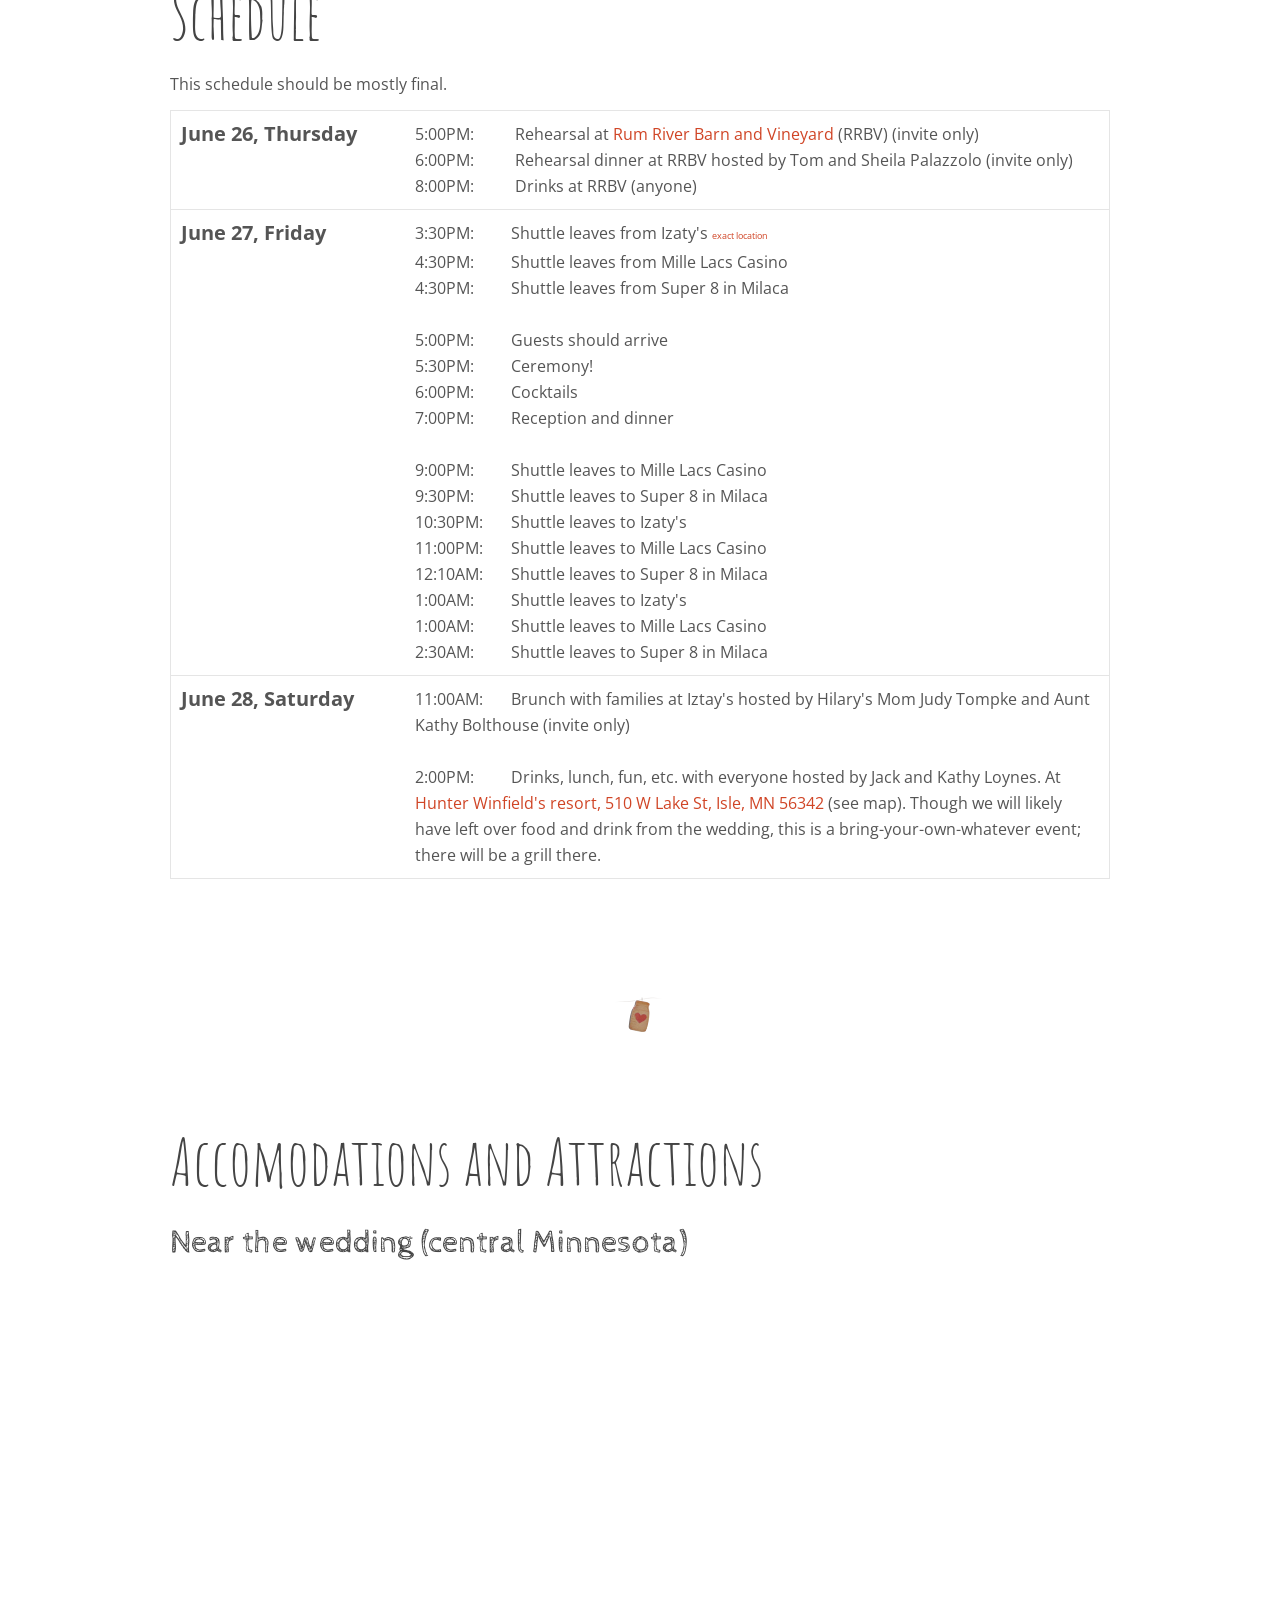
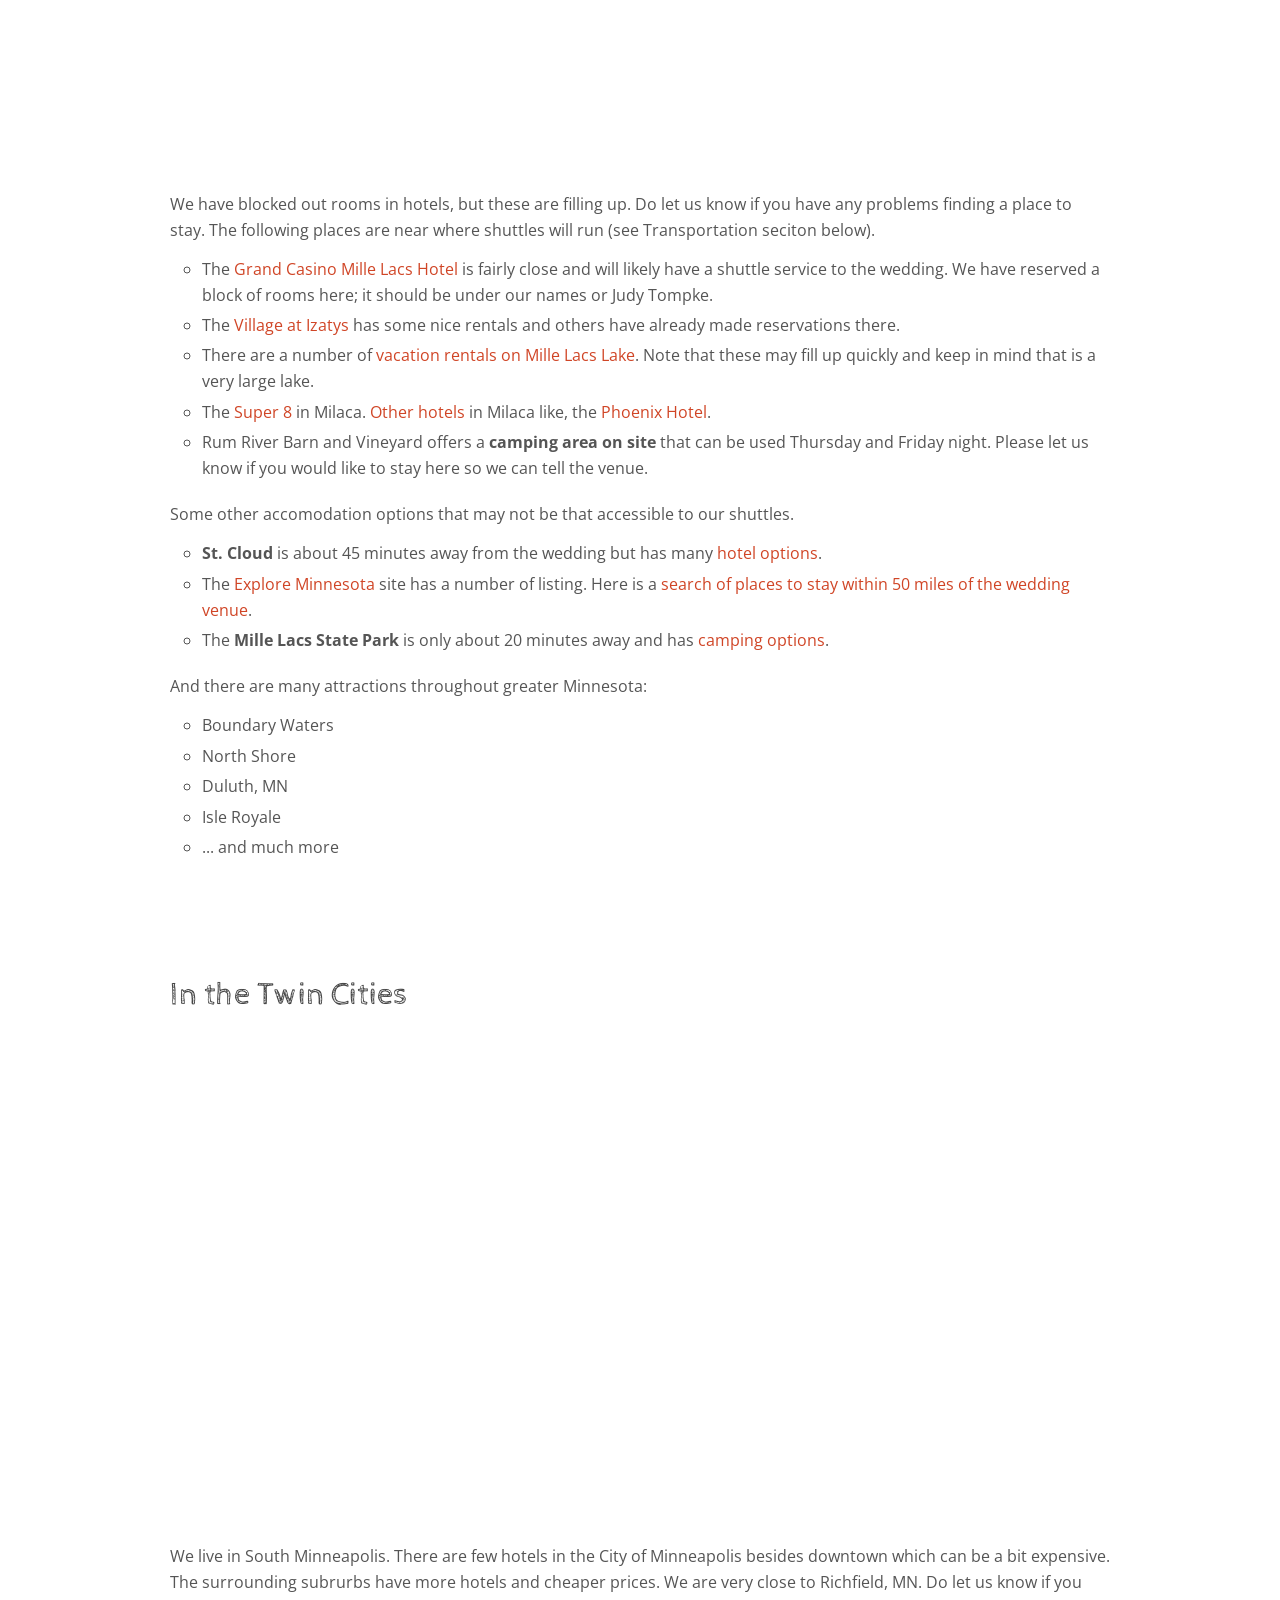
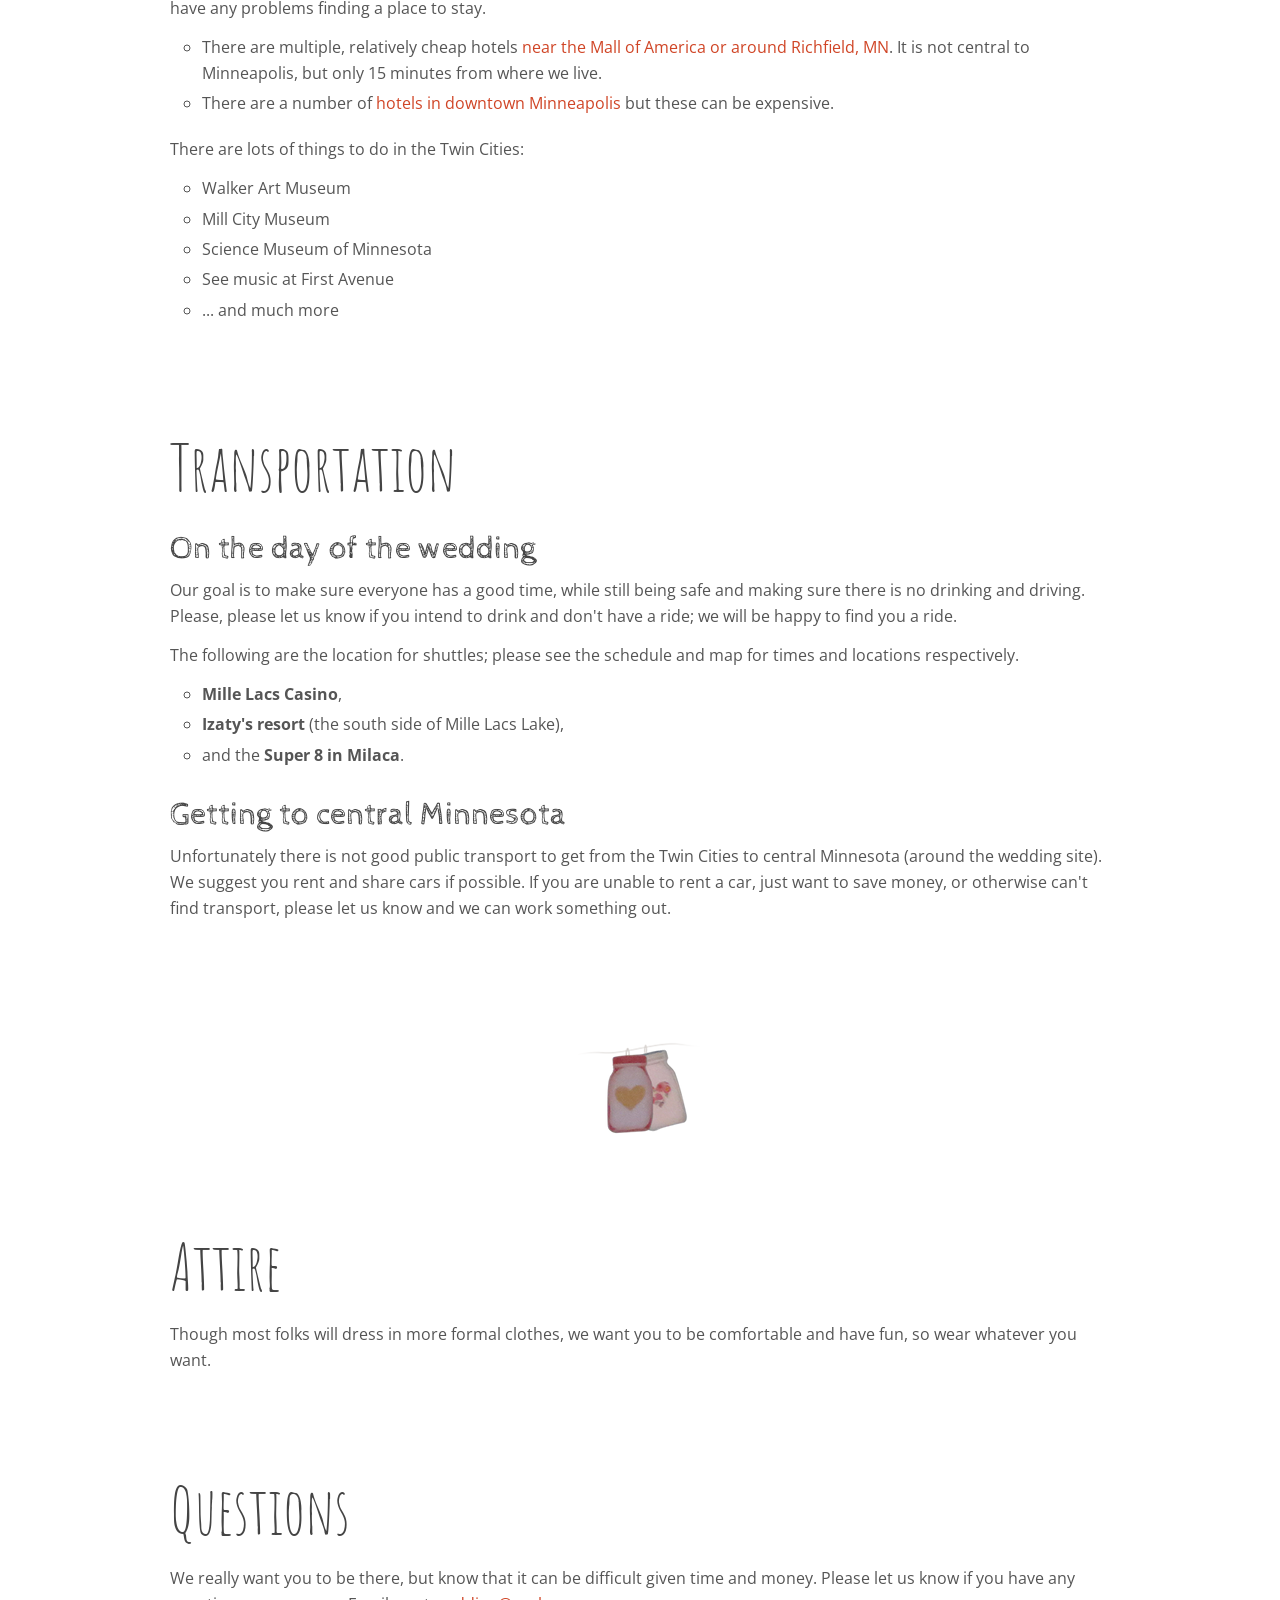
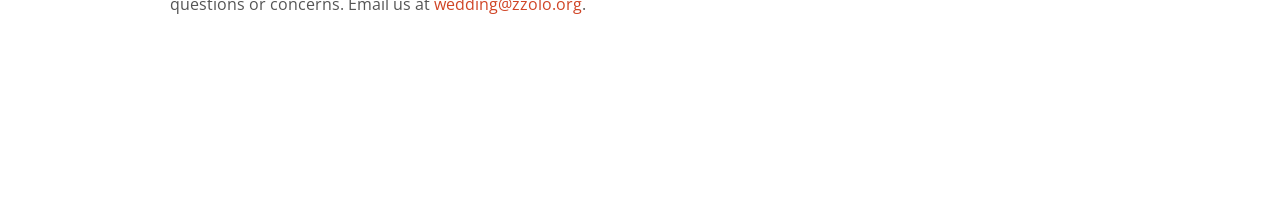
==== commit 75f90706: "Cleanup." ====
--- a/index-proxy.html
+++ b/index-proxy.html
@@ -30,7 +30,7 @@
   <div class="row">
     <div class="twelve columns">
       <div class="heading-container">
-        <h1 class="center"><a href="/" target="_self">Hilary and Alan <br> are getting married!</a></h1>
+        <h1 class="center"><a href="/" target="_self">Hilary and Alan <br> got married!</a></h1>
         <h3>June 27, 2014</h3>
       </div>
     </div>
@@ -39,6 +39,16 @@
   <div class="row section-block">
     <div class="twelve columns">
       <img class="rounded" src="images/collage.png" />
+    </div>
+  </div>
+
+  <div class="row section-block">
+    <div class="twelve columns">
+      <h2 class="">Wrap-up</h2>
+      <h3>Thank you all for celebrating with us on such a memorial day.</h3>
+
+
+      <p>You can <a href="pictures.html" target="_self">share and see pictures</a> from the wedding.  More wrap-up coming soon.</p>
     </div>
   </div>
 
--- a/styles/main.css
+++ b/styles/main.css
@@ -1,3 +1,16 @@
+.cf:before,
+.cf:after {
+  content: " "; /* 1 */
+  display: table; /* 2 */
+}
+
+.cf:after {
+  clear: both;
+}
+
+.cf {
+  *zoom: 1;
+}
 
 
 .heading {
@@ -152,10 +165,74 @@
   margin-bottom: 2em;
 }
 
+.slick-prev {
+  left: -60px;
+}
+.slick-prev:before {
+  color: #858589;
+  font-size: 50px;
+}
+.slick-next {
+  right: -30px;
+}
+.slick-next:before {
+  color: #858589;
+  font-size: 50px;
+}
+
+
+.slick-slide {
+  opacity: 0.4;
+  -webkit-transition: opacity 0.2s ease-in-out;
+  -moz-transition: opacity 0.2s ease-in-out;
+  -ms-transition: opacity 0.2s ease-in-out;
+  -o-transition: opacity 0.2s ease-in-out;
+  transition: opacity 0.2s ease-in-out;
+}
+.slick-slide.slick-center {
+  opacity: 1;
+}
+.slick-slide .booth-image {
+  padding: 10px 20px;
+  background: white url(../bower_components/slick.js/slick/ajax-loader.gif) center center no-repeat;
+  min-height: 20em;
+}
+.slick-slide.slick-center .booth-image {
+}
+
+#photo-booth-slide-show {
+  width: 100%;
+}
+
+#photo-booth-slide-show img {
+
+}
+
 @media only screen and (max-width: 740px) {
 
   .heading-container {
     padding-left: 0%;
     padding-top: 5em;
   }
-}
+
+  .slick-slide {
+    opacity: 1;
+  }
+}
+
+@media only screen and (max-width: 1025px) {
+
+  .slick-prev {
+    left: 30px;
+  }
+  .slick-next {
+    right: 30px;
+  }
+}
+
+@media only screen and (max-width: 810px) {
+
+  .slick-slide {
+    opacity: 1;
+  }
+}
